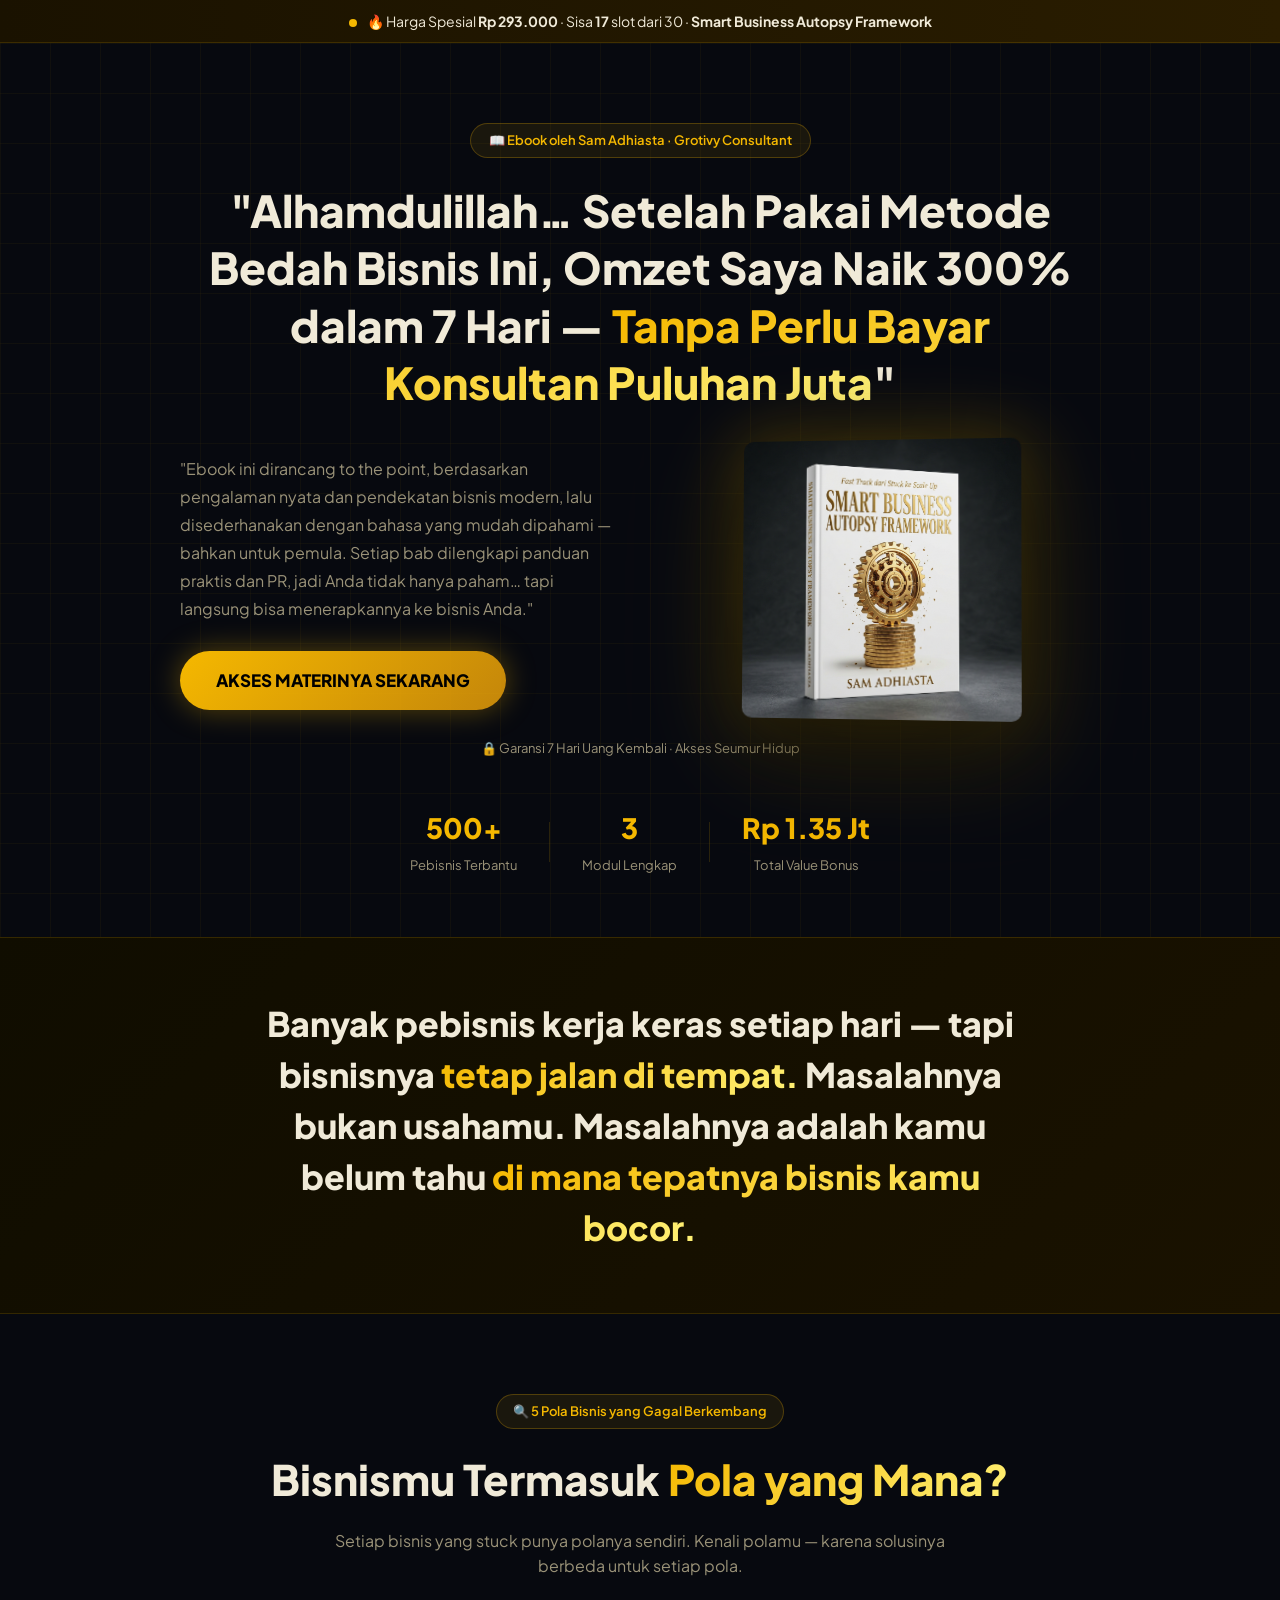
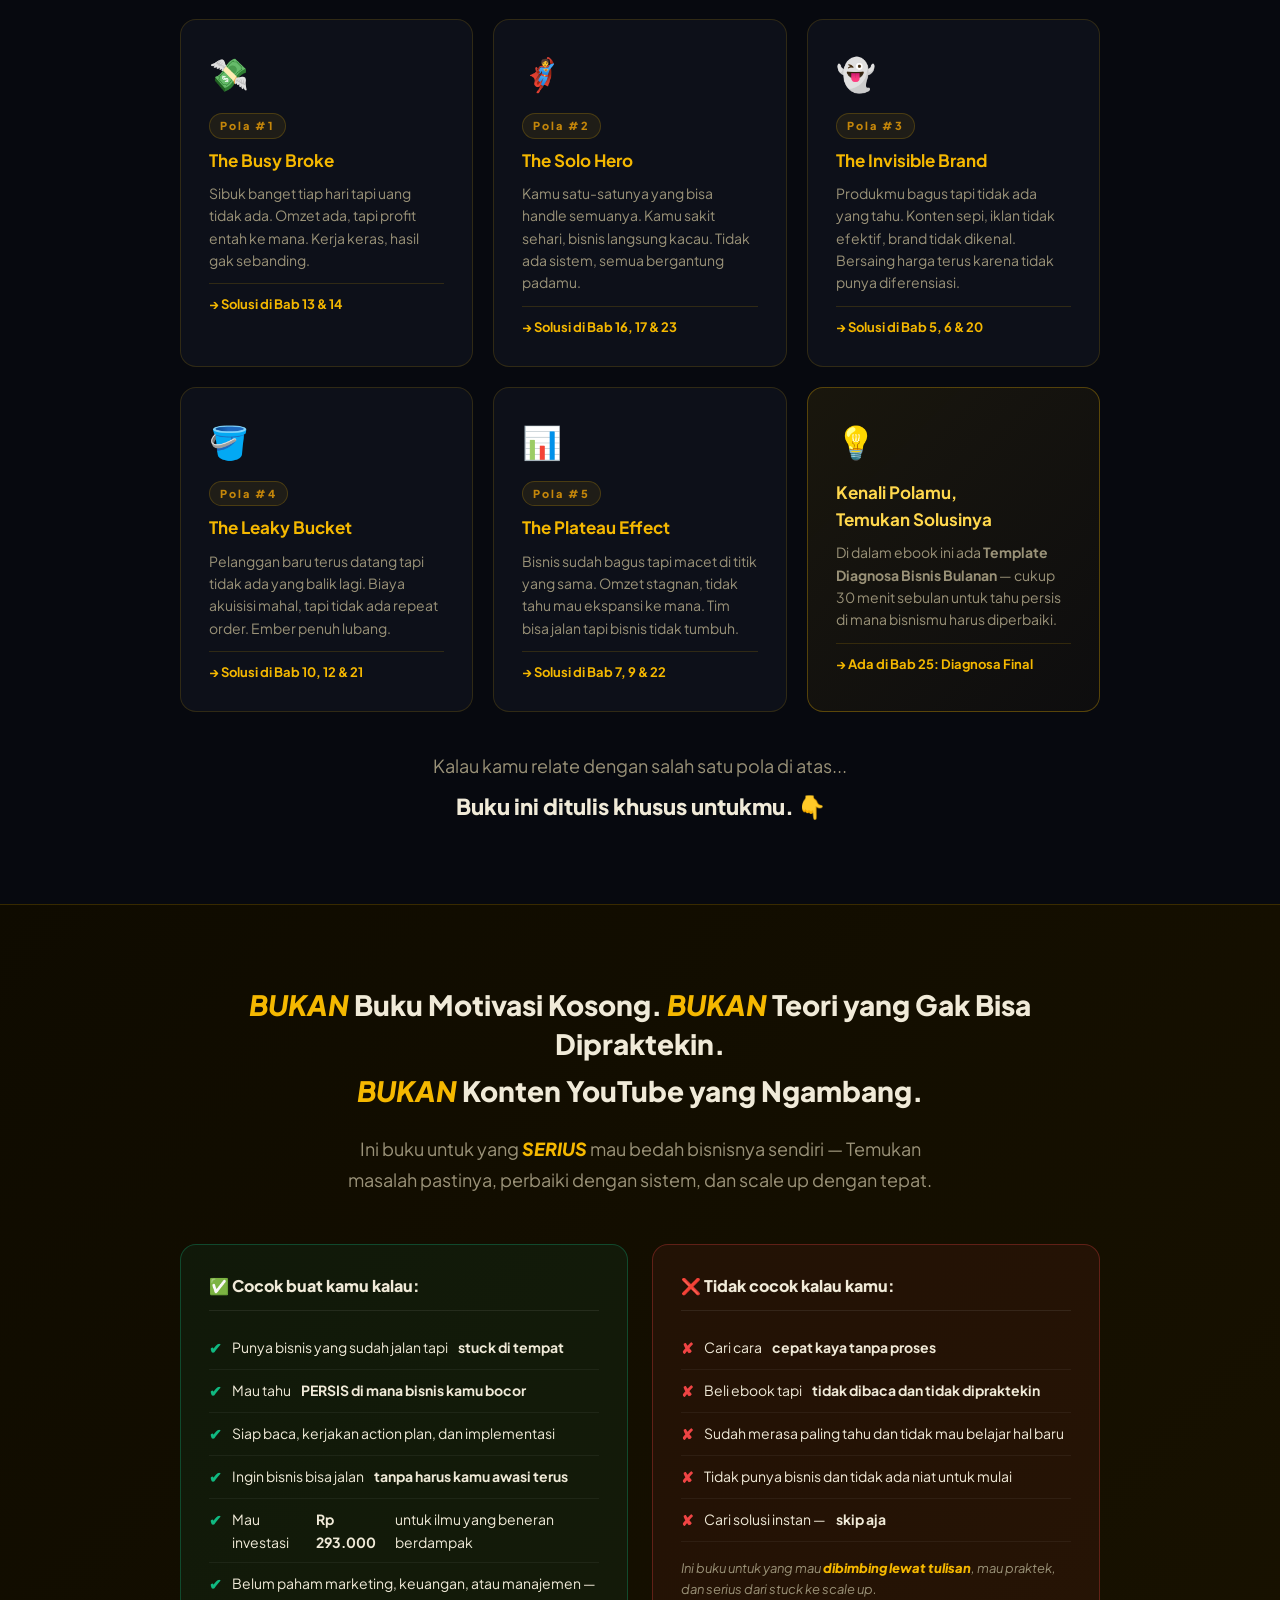
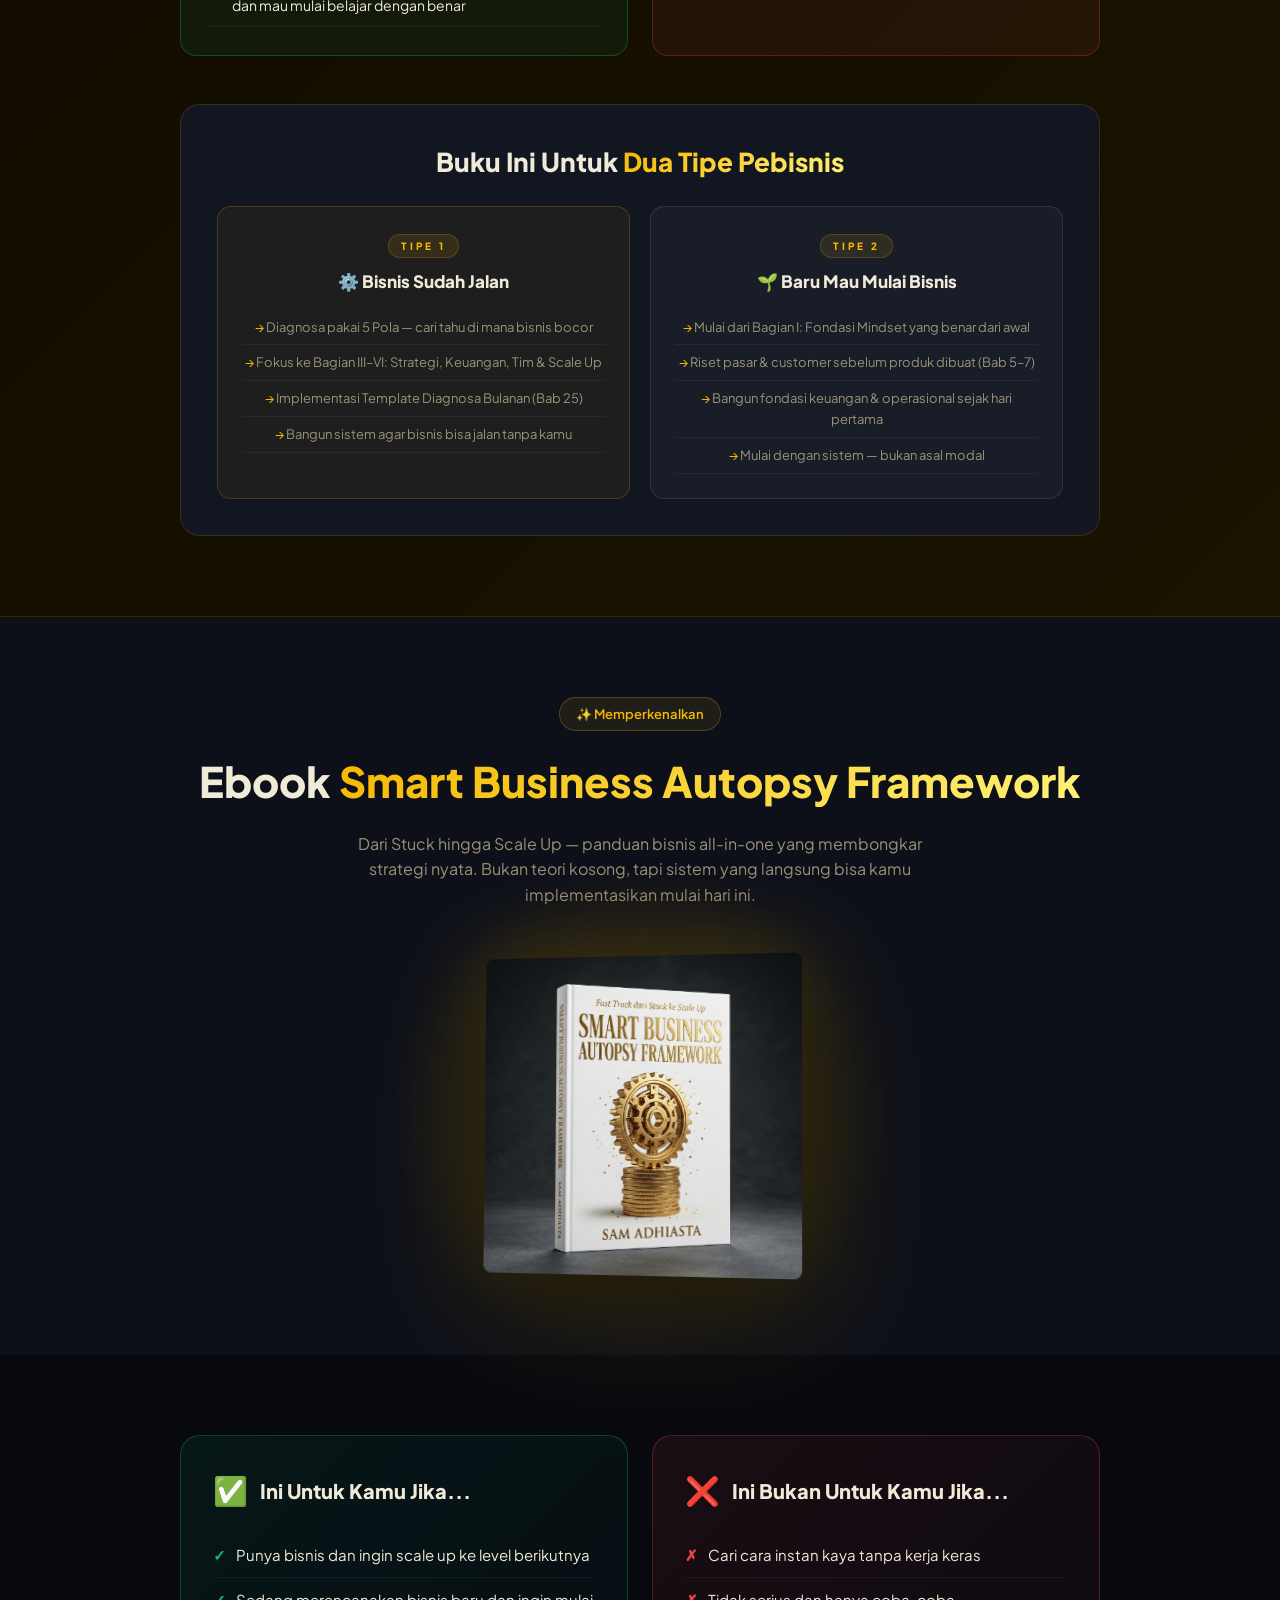
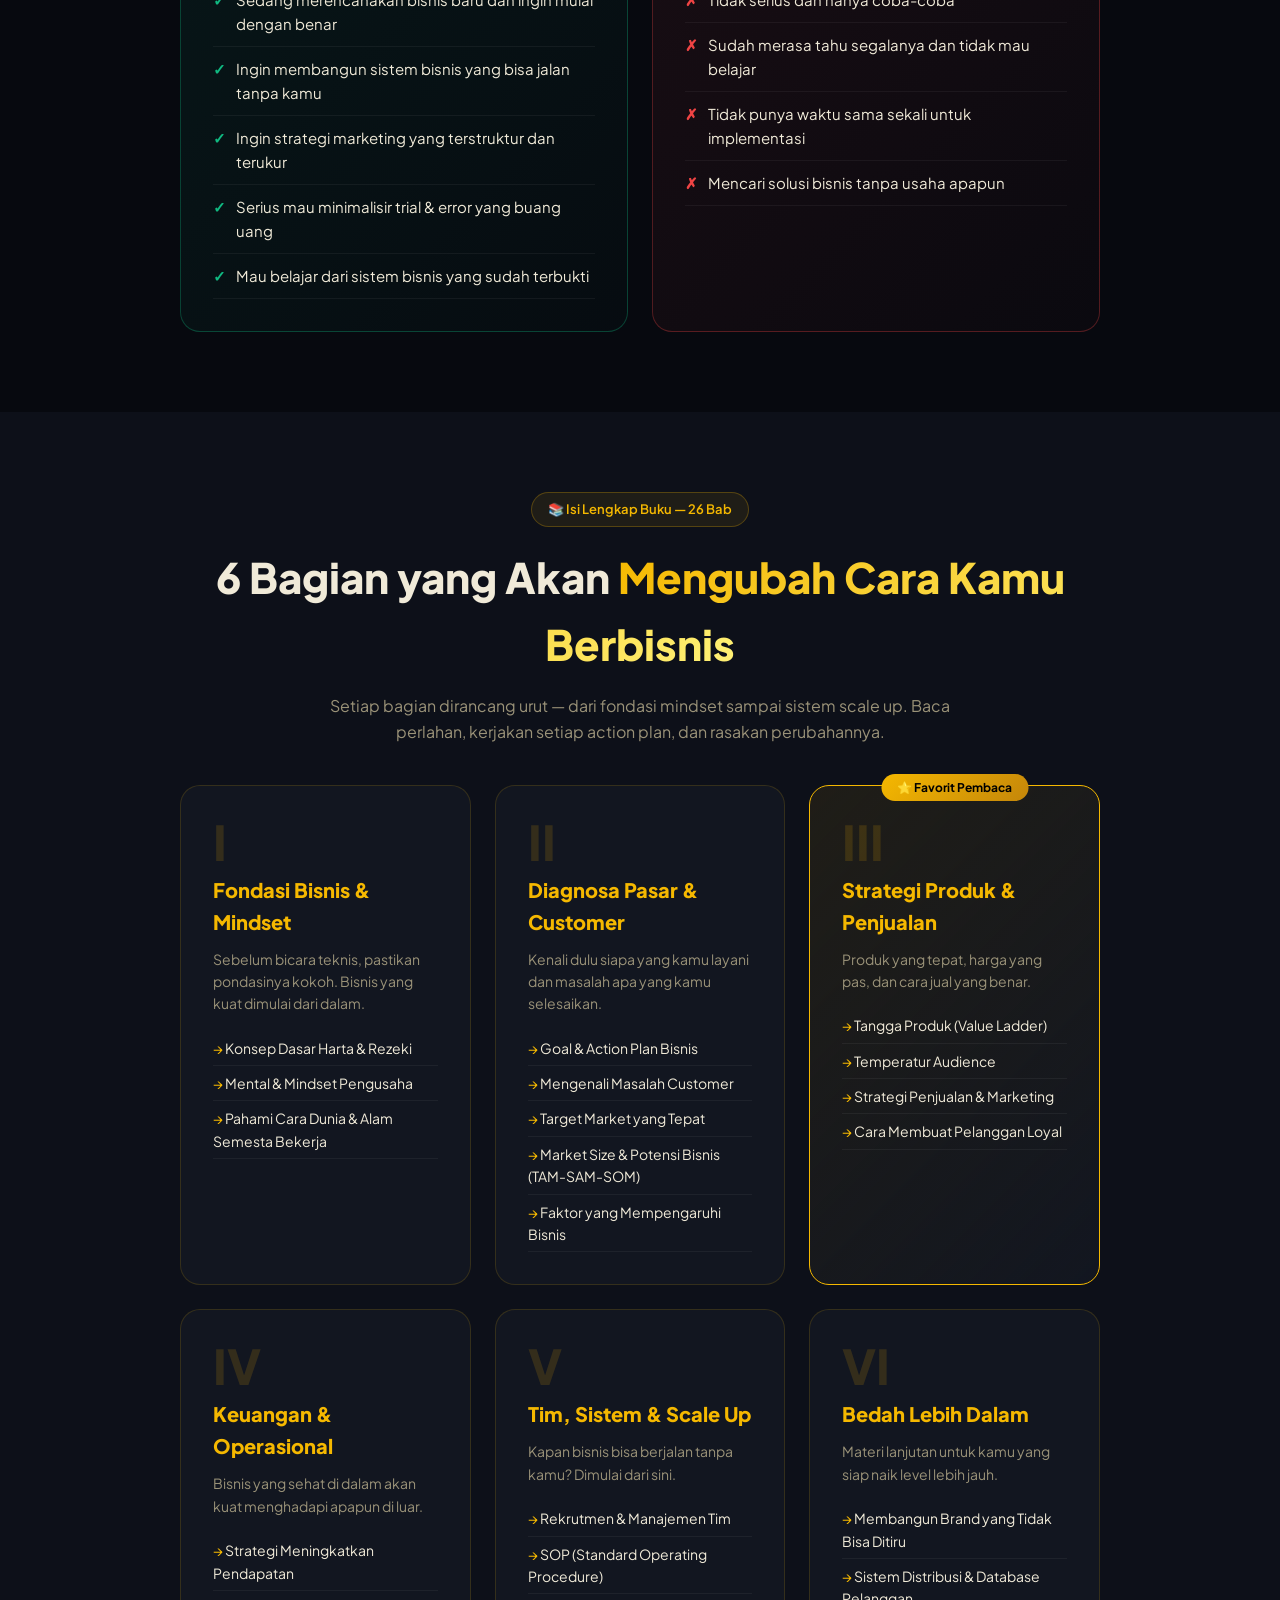
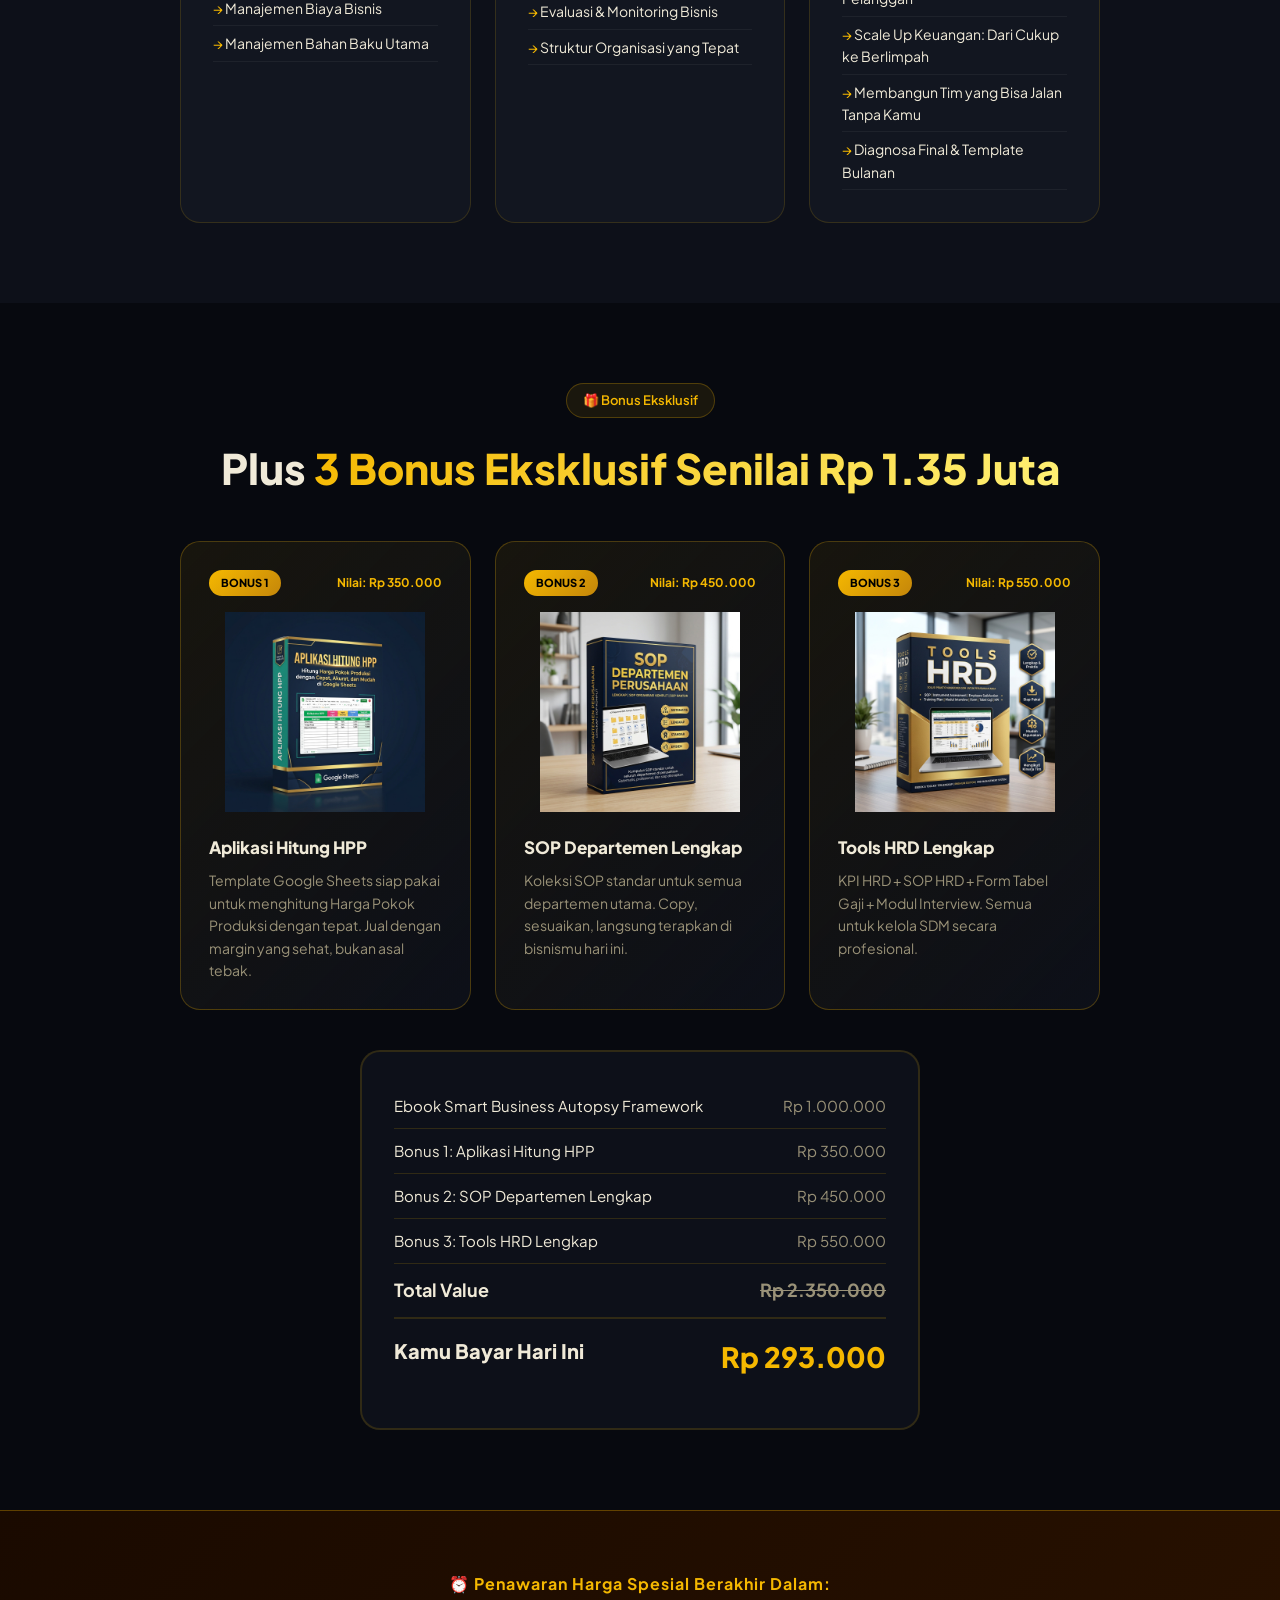
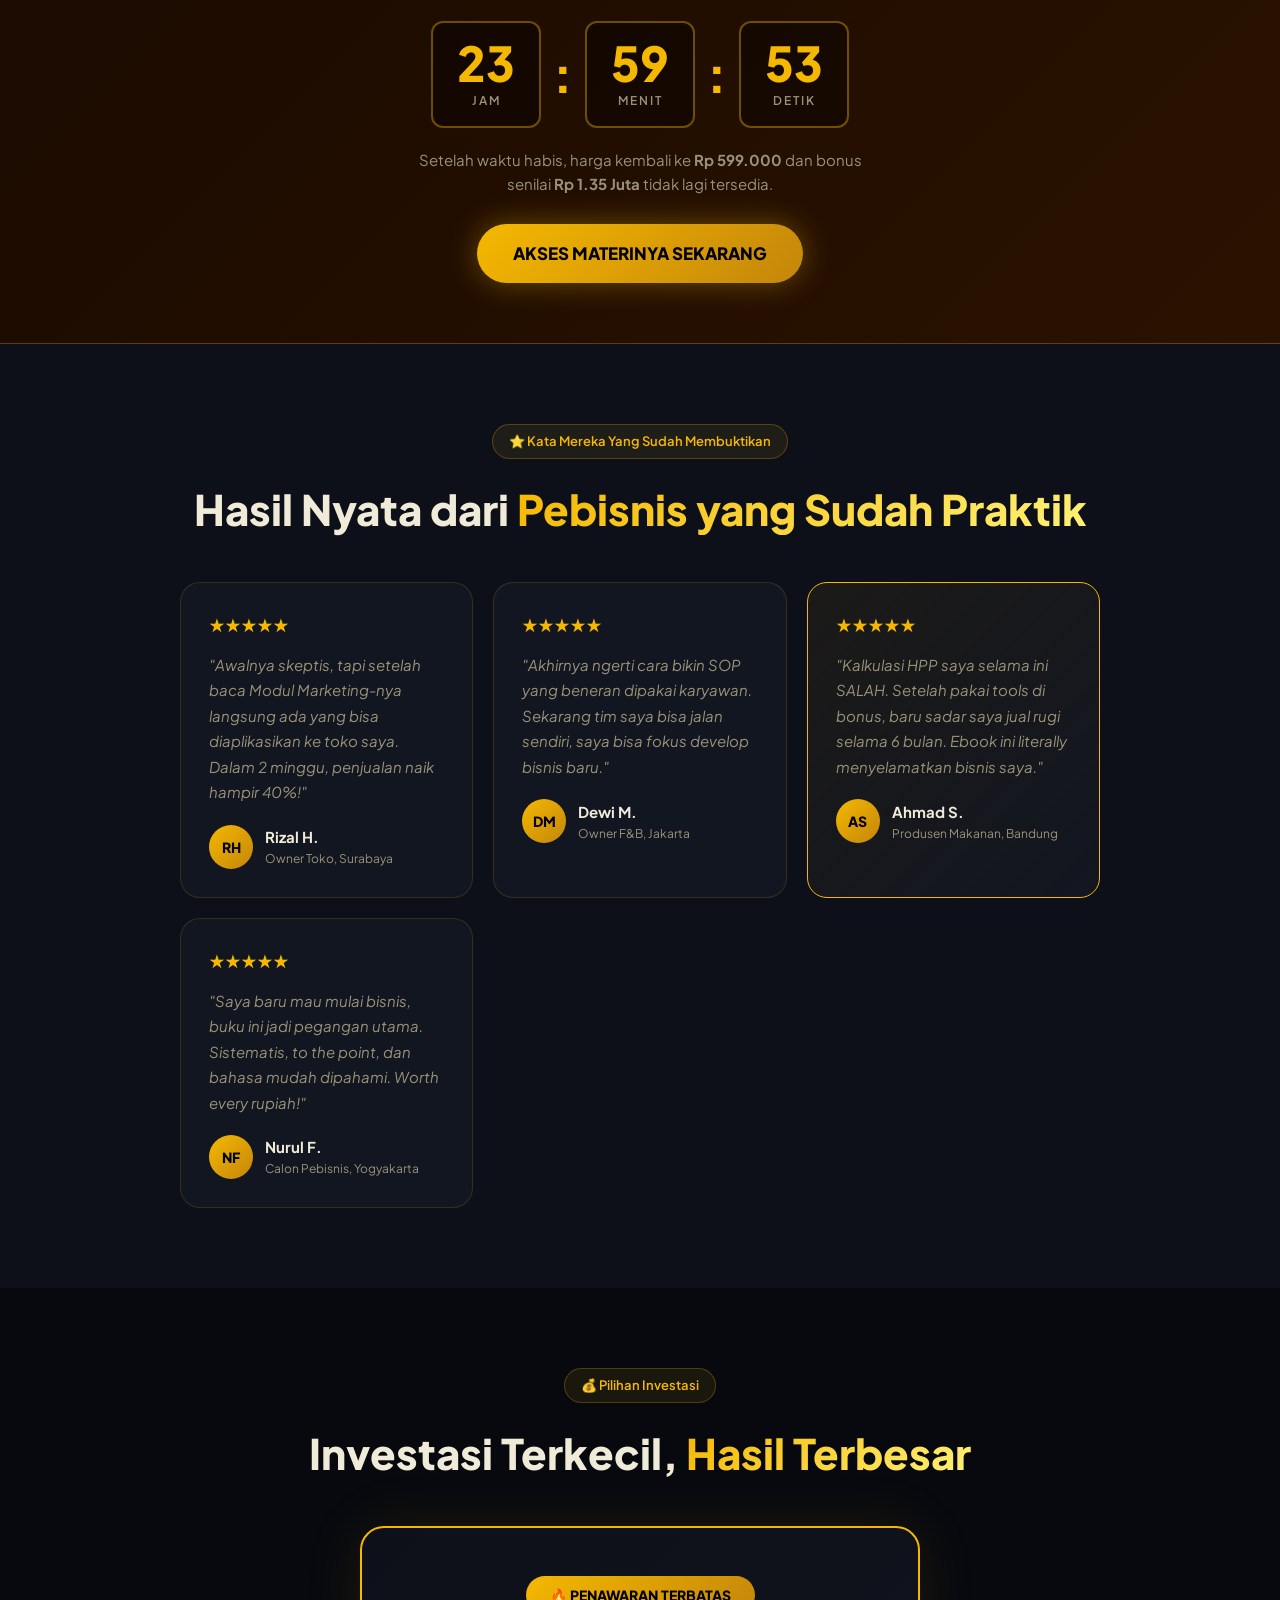
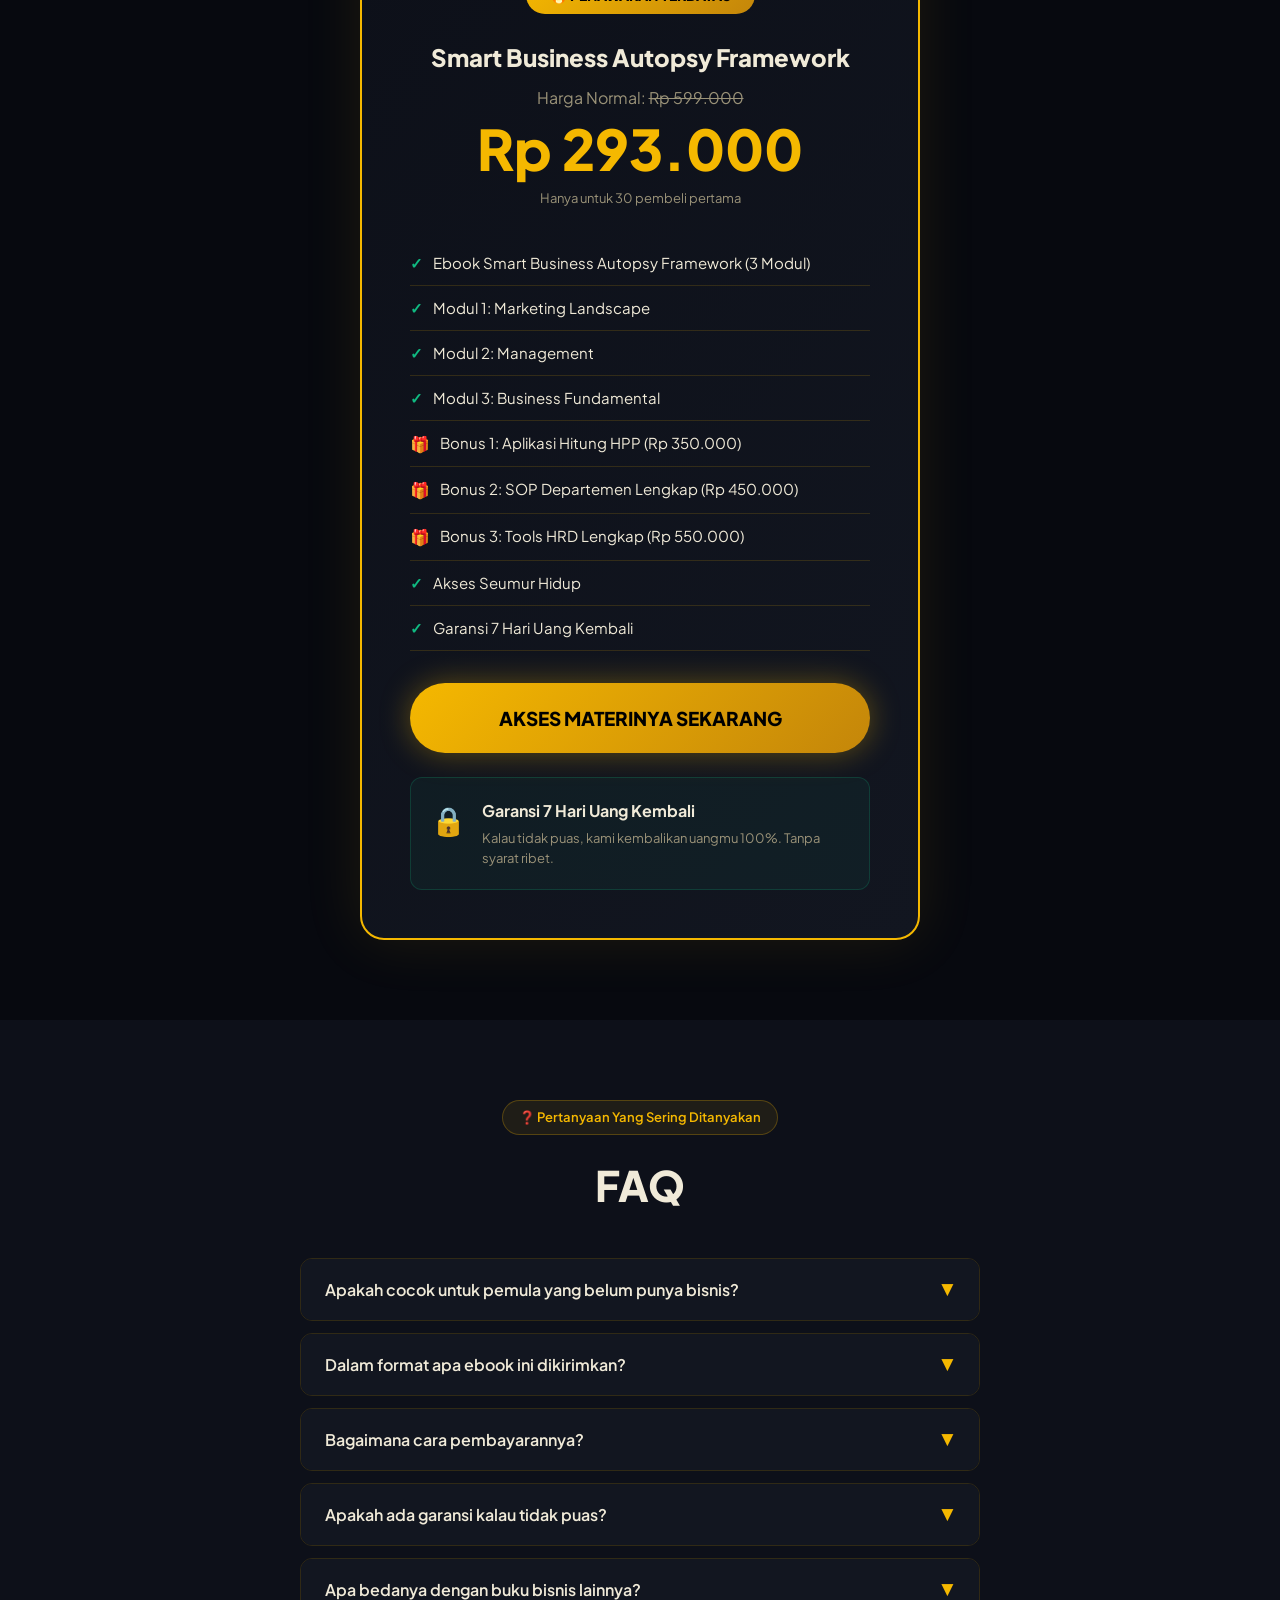
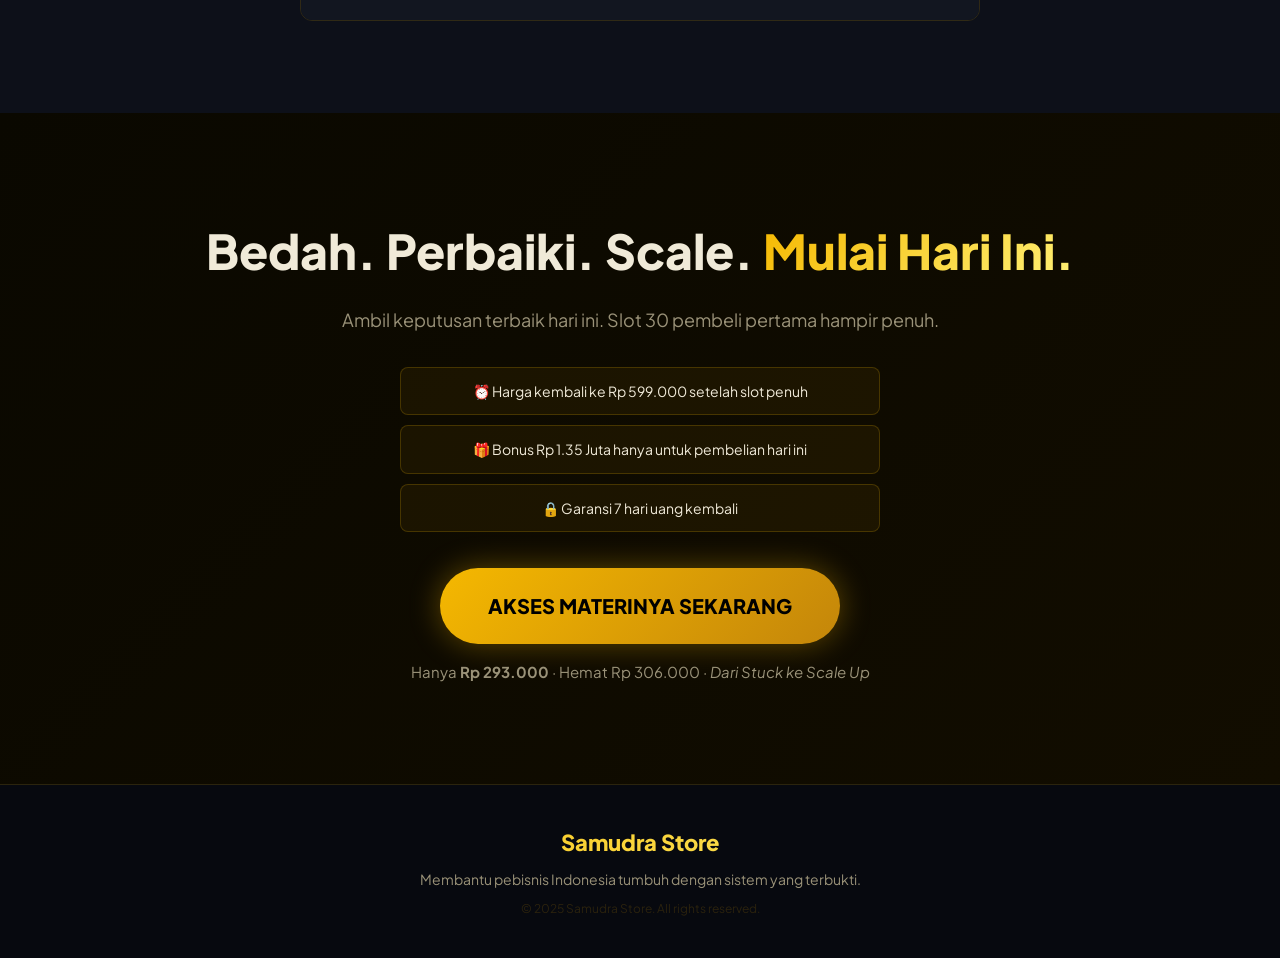
==== index.html @ bf08179c "Update all CTA buttons to AKSES MATERINYA SEKARANG" ====
<!DOCTYPE html>
<html lang="id">
<head>
  <meta charset="UTF-8" />
  <meta name="viewport" content="width=device-width, initial-scale=1.0" />
  <title>Smart Business Autopsy Framework: Fast Track dari Stuck ke Scale Up</title>
  <meta name="description" content="Ebook Smart Business Autopsy Framework: Temukan titik masalah, tentukan perbaikan, dan scale up bisnis kamu dengan tepat." />
  <link rel="preconnect" href="https://fonts.googleapis.com" />
  <link rel="preconnect" href="https://fonts.gstatic.com" crossorigin />
  <link href="https://fonts.googleapis.com/css2?family=Plus+Jakarta+Sans:wght@400;600;700;800;900&display=swap" rel="stylesheet" />
  <link rel="stylesheet" href="style.css" />

  <!-- Meta Pixel Code -->
  <script>
  !function(f,b,e,v,n,t,s)
  {if(f.fbq)return;n=f.fbq=function(){n.callMethod?
  n.callMethod.apply(n,arguments):n.queue.push(arguments)};
  if(!f._fbq)f._fbq=n;n.push=n;n.loaded=!0;n.version='2.0';
  n.queue=[];t=b.createElement(e);t.async=!0;
  t.src=v;s=b.getElementsByTagName(e)[0];
  s.parentNode.insertBefore(t,s)}(window, document,'script',
  'https://connect.facebook.net/en_US/fbevents.js');

  // Init semua 13 Pixel
  fbq('init', '418738255169453');  // Hompimplay
  fbq('init', '520138225624460');  // Hompimplay Official
  fbq('init', '610250549956331');  // Hompimplay official's Pixel
  fbq('init', '189690619845200');  // Sukakbisnis.id
  fbq('init', '329806854705319');  // Hompimplay Pixel FB Mas shana
  fbq('init', '1333093887200485'); // Akun Baru 2's Pixel
  fbq('init', '602552764076110');  // Cosmore Pixel
  fbq('init', '846333809899698');  // konsultan.grotivy's pixel baru
  fbq('init', '769768064480863');  // Konsultant Grotivy Ad Account Baru
  fbq('init', '3660700977484426'); // API PIXEL REAL PURCHASE
  fbq('init', '354185456535364');  // Pixel Ryan
  fbq('init', '1030649995175982'); // PIXEL BARU MEI 2025 GROTIVY
  fbq('init', '1030649995175962'); // PIXEL BARU MEI 2025 GROTIVY (verified)
  fbq('init', '633601179713855');  // Jual Produk Digital Mei

  // PageView - terjadi saat landing page dibuka
  fbq('track', 'PageView');

  // ViewContent - tracking konten produk
  fbq('track', 'ViewContent', {
    content_name: 'Smart Business Autopsy Framework',
    content_ids: ['ebook-bedah-bisnis'],
    content_type: 'product',
    value: 293000,
    currency: 'IDR'
  });
  </script>
  <noscript><img height="1" width="1" style="display:none"
  src="https://www.facebook.com/tr?id=418738255169453&ev=PageView&noscript=1"
  /></noscript>
  <!-- End Meta Pixel Code -->
</head>
<body>

  <div class="announcement-bar">
    <span class="pulse-dot"></span>
    🔥 Harga Spesial <strong>Rp 293.000</strong> · Sisa <strong id="slot-count">17</strong> slot dari 30 · <strong>Smart Business Autopsy Framework</strong>
  </div>

  <section class="hero" id="hero">
    <div class="hero-bg-grid"></div>
    <div class="container">
      <div class="hero-badge">📖 Ebook oleh Sam Adhiasta · Grotivy Consultant</div>
      <h1 class="hero-title" style="font-size: clamp(28px, 4vw, 44px); line-height: 1.3;">
        "Alhamdulillah… Setelah Pakai Metode Bedah Bisnis Ini, Omzet Saya Naik 300% dalam 7 Hari — <span class="gradient-text">Tanpa Perlu Bayar Konsultan Puluhan Juta</span>"
      </h1>
      <div class="hero-body-grid">
        <div class="hero-body-left">
          <p class="hero-sub">
            "Ebook ini dirancang to the point, berdasarkan pengalaman nyata dan pendekatan bisnis modern, lalu disederhanakan dengan bahasa yang mudah dipahami — bahkan untuk pemula. Setiap bab dilengkapi panduan praktis dan PR, jadi Anda tidak hanya paham… tapi langsung bisa menerapkannya ke bisnis Anda."
          </p>
          <a href="https://samudrastore.myscalev.com/checkout-page" class="btn-primary" id="hero-cta" target="_blank" onclick="trackAddToCart()">AKSES MATERINYA SEKARANG</a>
        </div>
        <div class="hero-body-right">
          <div class="hero-cover-wrap">
            <div class="hero-cover-glow"></div>
            <img src="cover-new.png" alt="Ebook Smart Business Autopsy Framework" class="hero-cover-img" onerror="this.src='cover.jpg'" />
          </div>
        </div>
      </div>
      <p class="hero-guarantee">🔒 Garansi 7 Hari Uang Kembali · Akses Seumur Hidup</p>
      <div class="hero-stats">
        <div class="stat-item"><span class="stat-num">500+</span><span class="stat-label">Pebisnis Terbantu</span></div>
        <div class="stat-divider"></div>
        <div class="stat-item"><span class="stat-num">3</span><span class="stat-label">Modul Lengkap</span></div>
        <div class="stat-divider"></div>
        <div class="stat-item"><span class="stat-num">Rp 1.35 Jt</span><span class="stat-label">Total Value Bonus</span></div>
      </div>
    </div>
  </section>

  <section class="hook-section">
    <div class="container">
      <h2 class="hook-title">Banyak pebisnis kerja keras setiap hari — tapi bisnisnya <span class="gradient-text">tetap jalan di tempat.</span> Masalahnya bukan usahamu. Masalahnya adalah kamu belum tahu <span class="gradient-text">di mana tepatnya bisnis kamu bocor.</span></h2>
    </div>
  </section>

  <section class="pain-section" id="pain">
    <div class="container">
      <div class="section-tag">🔍 5 Pola Bisnis yang Gagal Berkembang</div>
      <h2 class="section-title">Bisnismu Termasuk <span class="gradient-text">Pola yang Mana?</span></h2>
      <p class="section-sub" style="margin-bottom:32px">Setiap bisnis yang stuck punya polanya sendiri. Kenali polamu — karena solusinya berbeda untuk setiap pola.</p>
      <div class="pain-grid">
        <div class="pain-card">
          <div class="pain-icon">💸</div>
          <div class="pain-pattern-label">Pola #1</div>
          <h3>The Busy Broke</h3>
          <p>Sibuk banget tiap hari tapi uang tidak ada. Omzet ada, tapi profit entah ke mana. Kerja keras, hasil gak sebanding.</p>
          <div class="pain-fix">→ Solusi di Bab 13 & 14</div>
        </div>
        <div class="pain-card">
          <div class="pain-icon">🦸</div>
          <div class="pain-pattern-label">Pola #2</div>
          <h3>The Solo Hero</h3>
          <p>Kamu satu-satunya yang bisa handle semuanya. Kamu sakit sehari, bisnis langsung kacau. Tidak ada sistem, semua bergantung padamu.</p>
          <div class="pain-fix">→ Solusi di Bab 16, 17 & 23</div>
        </div>
        <div class="pain-card">
          <div class="pain-icon">👻</div>
          <div class="pain-pattern-label">Pola #3</div>
          <h3>The Invisible Brand</h3>
          <p>Produkmu bagus tapi tidak ada yang tahu. Konten sepi, iklan tidak efektif, brand tidak dikenal. Bersaing harga terus karena tidak punya diferensiasi.</p>
          <div class="pain-fix">→ Solusi di Bab 5, 6 & 20</div>
        </div>
        <div class="pain-card">
          <div class="pain-icon">🪣</div>
          <div class="pain-pattern-label">Pola #4</div>
          <h3>The Leaky Bucket</h3>
          <p>Pelanggan baru terus datang tapi tidak ada yang balik lagi. Biaya akuisisi mahal, tapi tidak ada repeat order. Ember penuh lubang.</p>
          <div class="pain-fix">→ Solusi di Bab 10, 12 & 21</div>
        </div>
        <div class="pain-card">
          <div class="pain-icon">📊</div>
          <div class="pain-pattern-label">Pola #5</div>
          <h3>The Plateau Effect</h3>
          <p>Bisnis sudah bagus tapi macet di titik yang sama. Omzet stagnan, tidak tahu mau ekspansi ke mana. Tim bisa jalan tapi bisnis tidak tumbuh.</p>
          <div class="pain-fix">→ Solusi di Bab 7, 9 & 22</div>
        </div>
        <div class="pain-card pain-card-cta">
          <div class="pain-icon">💡</div>
          <h3>Kenali Polamu,<br/>Temukan Solusinya</h3>
          <p>Di dalam ebook ini ada <strong>Template Diagnosa Bisnis Bulanan</strong> — cukup 30 menit sebulan untuk tahu persis di mana bisnismu harus diperbaiki.</p>
          <div class="pain-fix" style="color:var(--gold)">→ Ada di Bab 25: Diagnosa Final</div>
        </div>
      </div>
      <div class="pain-closing">
        <p>Kalau kamu relate dengan salah satu pola di atas...</p>
        <p class="pain-closing-bold">Buku ini ditulis khusus untukmu. 👇</p>
      </div>
    </div>
  </section>

  <section class="bukan-section" id="bukan">
    <div class="container">
      <div class="bukan-headline">
        <p class="bukan-line"><span class="bukan-word">BUKAN</span> Buku Motivasi Kosong. <span class="bukan-word">BUKAN</span> Teori yang Gak Bisa Dipraktekin.</p>
        <p class="bukan-line"><span class="bukan-word">BUKAN</span> Konten YouTube yang Ngambang.</p>
      </div>
      <p class="bukan-desc">Ini buku untuk yang <span class="bukan-serius">SERIUS</span> mau bedah bisnisnya sendiri — Temukan masalah pastinya, perbaiki dengan sistem, dan scale up dengan tepat.</p>

      <div class="filter-grid">
        <div class="filter-card filter-yes">
          <div class="filter-title">✅ Cocok buat kamu kalau:</div>
          <ul class="filter-list">
            <li><span class="fc">✔</span> Punya bisnis yang sudah jalan tapi <strong>stuck di tempat</strong></li>
            <li><span class="fc">✔</span> Mau tahu <strong>PERSIS di mana bisnis kamu bocor</strong></li>
            <li><span class="fc">✔</span> Siap baca, kerjakan action plan, dan implementasi</li>
            <li><span class="fc">✔</span> Ingin bisnis bisa jalan <strong>tanpa harus kamu awasi terus</strong></li>
            <li><span class="fc">✔</span> Mau investasi <strong>Rp 293.000</strong> untuk ilmu yang beneran berdampak</li>
            <li><span class="fc">✔</span> Belum paham marketing, keuangan, atau manajemen — dan mau mulai belajar dengan benar</li>
          </ul>
        </div>
        <div class="filter-card filter-no">
          <div class="filter-title">❌ Tidak cocok kalau kamu:</div>
          <ul class="filter-list">
            <li><span class="fx">✘</span> Cari cara <strong>cepat kaya tanpa proses</strong></li>
            <li><span class="fx">✘</span> Beli ebook tapi <strong>tidak dibaca dan tidak dipraktekin</strong></li>
            <li><span class="fx">✘</span> Sudah merasa paling tahu dan tidak mau belajar hal baru</li>
            <li><span class="fx">✘</span> Tidak punya bisnis dan tidak ada niat untuk mulai</li>
            <li><span class="fx">✘</span> Cari solusi instan — <strong>skip aja</strong></li>
          </ul>
          <p class="filter-note">Ini buku untuk yang mau <span class="bukan-serius">dibimbing lewat tulisan</span>, mau praktek, dan serius dari stuck ke scale up.</p>
        </div>
      </div>

      <div class="jalur-section">
        <div class="jalur-title">Buku Ini Untuk <span class="gradient-text">Dua Tipe Pebisnis</span></div>
        <div class="jalur-grid">
          <div class="jalur-card" id="jalur-1">
            <div class="jalur-label">TIPE 1</div>
            <div class="jalur-name">⚙️ Bisnis Sudah Jalan</div>
            <ul class="jalur-list">
              <li>Diagnosa pakai 5 Pola — cari tahu di mana bisnis bocor</li>
              <li>Fokus ke Bagian III–VI: Strategi, Keuangan, Tim & Scale Up</li>
              <li>Implementasi Template Diagnosa Bulanan (Bab 25)</li>
              <li>Bangun sistem agar bisnis bisa jalan tanpa kamu</li>
            </ul>
          </div>
          <div class="jalur-card jalur-card-alt" id="jalur-2">
            <div class="jalur-label">TIPE 2</div>
            <div class="jalur-name">🌱 Baru Mau Mulai Bisnis</div>
            <ul class="jalur-list">
              <li>Mulai dari Bagian I: Fondasi Mindset yang benar dari awal</li>
              <li>Riset pasar & customer sebelum produk dibuat (Bab 5–7)</li>
              <li>Bangun fondasi keuangan & operasional sejak hari pertama</li>
              <li>Mulai dengan sistem — bukan asal modal</li>
            </ul>
          </div>
        </div>
      </div>
    </div>
  </section>

  <section class="product-intro" id="product">
    <div class="container">
      <div class="section-tag">✨ Memperkenalkan</div>
      <h2 class="section-title">Ebook <span class="gradient-text">Smart Business Autopsy Framework</span></h2>
      <p class="section-sub">Dari Stuck hingga Scale Up — panduan bisnis all-in-one yang membongkar strategi nyata. Bukan teori kosong, tapi sistem yang langsung bisa kamu implementasikan mulai hari ini.</p>
      <div class="product-mockup">
        <div class="mockup-glow"></div>
        <div class="ebook-cover-img">
          <img src="cover-new.png" alt="Ebook Smart Business Autopsy Framework - Fast Track dari Stuck ke Scale Up" class="cover-img" />
        </div>
      </div>
    </div>
  </section>

  <section class="for-section" id="for-who">
    <div class="container">
      <div class="for-grid">
        <div class="for-card for-yes">
          <div class="for-header"><span class="for-icon">✅</span><h3>Ini Untuk Kamu Jika...</h3></div>
          <ul class="for-list">
            <li><span class="check">✓</span> Punya bisnis dan ingin scale up ke level berikutnya</li>
            <li><span class="check">✓</span> Sedang merencanakan bisnis baru dan ingin mulai dengan benar</li>
            <li><span class="check">✓</span> Ingin membangun sistem bisnis yang bisa jalan tanpa kamu</li>
            <li><span class="check">✓</span> Ingin strategi marketing yang terstruktur dan terukur</li>
            <li><span class="check">✓</span> Serius mau minimalisir trial & error yang buang uang</li>
            <li><span class="check">✓</span> Mau belajar dari sistem bisnis yang sudah terbukti</li>
          </ul>
        </div>
        <div class="for-card for-no">
          <div class="for-header"><span class="for-icon">❌</span><h3>Ini Bukan Untuk Kamu Jika...</h3></div>
          <ul class="for-list">
            <li><span class="cross">✗</span> Cari cara instan kaya tanpa kerja keras</li>
            <li><span class="cross">✗</span> Tidak serius dan hanya coba-coba</li>
            <li><span class="cross">✗</span> Sudah merasa tahu segalanya dan tidak mau belajar</li>
            <li><span class="cross">✗</span> Tidak punya waktu sama sekali untuk implementasi</li>
            <li><span class="cross">✗</span> Mencari solusi bisnis tanpa usaha apapun</li>
          </ul>
        </div>
      </div>
    </div>
  </section>

  <section class="modules-section" id="modules">
    <div class="container">
      <div class="section-tag">📚 Isi Lengkap Buku — 26 Bab</div>
      <h2 class="section-title">6 Bagian yang Akan <span class="gradient-text">Mengubah Cara Kamu Berbisnis</span></h2>
      <p class="section-sub">Setiap bagian dirancang urut — dari fondasi mindset sampai sistem scale up. Baca perlahan, kerjakan setiap action plan, dan rasakan perubahannya.</p>
      <div class="modules-grid modules-grid-6">
        <div class="module-card" id="module-1">
          <div class="module-number">I</div>
          <h3 class="module-title">Fondasi Bisnis & Mindset</h3>
          <p class="module-desc">Sebelum bicara teknis, pastikan pondasinya kokoh. Bisnis yang kuat dimulai dari dalam.</p>
          <ul class="module-list">
            <li>Konsep Dasar Harta & Rezeki</li>
            <li>Mental & Mindset Pengusaha</li>
            <li>Pahami Cara Dunia & Alam Semesta Bekerja</li>
          </ul>
        </div>
        <div class="module-card" id="module-2">
          <div class="module-number">II</div>
          <h3 class="module-title">Diagnosa Pasar & Customer</h3>
          <p class="module-desc">Kenali dulu siapa yang kamu layani dan masalah apa yang kamu selesaikan.</p>
          <ul class="module-list">
            <li>Goal & Action Plan Bisnis</li>
            <li>Mengenali Masalah Customer</li>
            <li>Target Market yang Tepat</li>
            <li>Market Size & Potensi Bisnis (TAM-SAM-SOM)</li>
            <li>Faktor yang Mempengaruhi Bisnis</li>
          </ul>
        </div>
        <div class="module-card featured" id="module-3">
          <div class="featured-badge">⭐ Favorit Pembaca</div>
          <div class="module-number">III</div>
          <h3 class="module-title">Strategi Produk & Penjualan</h3>
          <p class="module-desc">Produk yang tepat, harga yang pas, dan cara jual yang benar.</p>
          <ul class="module-list">
            <li>Tangga Produk (Value Ladder)</li>
            <li>Temperatur Audience</li>
            <li>Strategi Penjualan & Marketing</li>
            <li>Cara Membuat Pelanggan Loyal</li>
          </ul>
        </div>
        <div class="module-card" id="module-4">
          <div class="module-number">IV</div>
          <h3 class="module-title">Keuangan & Operasional</h3>
          <p class="module-desc">Bisnis yang sehat di dalam akan kuat menghadapi apapun di luar.</p>
          <ul class="module-list">
            <li>Strategi Meningkatkan Pendapatan</li>
            <li>Manajemen Biaya Bisnis</li>
            <li>Manajemen Bahan Baku Utama</li>
          </ul>
        </div>
        <div class="module-card" id="module-5">
          <div class="module-number">V</div>
          <h3 class="module-title">Tim, Sistem & Scale Up</h3>
          <p class="module-desc">Kapan bisnis bisa berjalan tanpa kamu? Dimulai dari sini.</p>
          <ul class="module-list">
            <li>Rekrutmen & Manajemen Tim</li>
            <li>SOP (Standard Operating Procedure)</li>
            <li>Evaluasi & Monitoring Bisnis</li>
            <li>Struktur Organisasi yang Tepat</li>
          </ul>
        </div>
        <div class="module-card" id="module-6">
          <div class="module-number">VI</div>
          <h3 class="module-title">Bedah Lebih Dalam</h3>
          <p class="module-desc">Materi lanjutan untuk kamu yang siap naik level lebih jauh.</p>
          <ul class="module-list">
            <li>Membangun Brand yang Tidak Bisa Ditiru</li>
            <li>Sistem Distribusi & Database Pelanggan</li>
            <li>Scale Up Keuangan: Dari Cukup ke Berlimpah</li>
            <li>Membangun Tim yang Bisa Jalan Tanpa Kamu</li>
            <li>Diagnosa Final & Template Bulanan</li>
          </ul>
        </div>
      </div>
    </div>
  </section>

  <section class="bonus-section" id="bonuses">
    <div class="container">
      <div class="section-tag">🎁 Bonus Eksklusif</div>
      <h2 class="section-title">Plus <span class="gradient-text">3 Bonus Eksklusif Senilai Rp 1.35 Juta</span></h2>
      <div class="bonus-grid">
        <div class="bonus-card" id="bonus-1">
          <div class="bonus-header"><div class="bonus-num">BONUS 1</div><div class="bonus-value">Nilai: Rp 350.000</div></div>
          <div class="bonus-img-wrap">
            <img src="bonus-hpp.png" alt="Aplikasi Hitung HPP" class="bonus-img" />
          </div>
          <h3>Aplikasi Hitung HPP</h3>
          <p>Template Google Sheets siap pakai untuk menghitung Harga Pokok Produksi dengan tepat. Jual dengan margin yang sehat, bukan asal tebak.</p>
        </div>
        <div class="bonus-card" id="bonus-2">
          <div class="bonus-header"><div class="bonus-num">BONUS 2</div><div class="bonus-value">Nilai: Rp 450.000</div></div>
          <div class="bonus-img-wrap">
            <img src="bonus-sop.png" alt="SOP Departemen Lengkap" class="bonus-img" />
          </div>
          <h3>SOP Departemen Lengkap</h3>
          <p>Koleksi SOP standar untuk semua departemen utama. Copy, sesuaikan, langsung terapkan di bisnismu hari ini.</p>
        </div>
        <div class="bonus-card" id="bonus-3">
          <div class="bonus-header"><div class="bonus-num">BONUS 3</div><div class="bonus-value">Nilai: Rp 550.000</div></div>
          <div class="bonus-img-wrap">
            <img src="bonus-hrd.png" alt="Tools HRD Lengkap" class="bonus-img" />
          </div>
          <h3>Tools HRD Lengkap</h3>
          <p>KPI HRD + SOP HRD + Form Tabel Gaji + Modul Interview. Semua untuk kelola SDM secara profesional.</p>
        </div>
      </div>
      <div class="total-value-box">
        <div class="value-row"><span>Ebook Smart Business Autopsy Framework</span><span class="value-price">Rp 1.000.000</span></div>
        <div class="value-row"><span>Bonus 1: Aplikasi Hitung HPP</span><span class="value-price">Rp 350.000</span></div>
        <div class="value-row"><span>Bonus 2: SOP Departemen Lengkap</span><span class="value-price">Rp 450.000</span></div>
        <div class="value-row"><span>Bonus 3: Tools HRD Lengkap</span><span class="value-price">Rp 550.000</span></div>
        <div class="value-total"><span>Total Value</span><span class="value-total-price"><s>Rp 2.350.000</s></span></div>
        <div class="value-you-pay"><span>Kamu Bayar Hari Ini</span><span class="you-pay-price">Rp 293.000</span></div>
      </div>
    </div>
  </section>

  <!-- COUNTDOWN TIMER -->
  <section class="countdown-section" id="countdown">
    <div class="container">
      <div class="countdown-label">⏰ Penawaran Harga Spesial Berakhir Dalam:</div>
      <div class="countdown-wrap">
        <div class="cd-box"><span class="cd-num" id="cd-hours">00</span><span class="cd-unit">Jam</span></div>
        <div class="cd-sep">:</div>
        <div class="cd-box"><span class="cd-num" id="cd-minutes">00</span><span class="cd-unit">Menit</span></div>
        <div class="cd-sep">:</div>
        <div class="cd-box"><span class="cd-num" id="cd-seconds">00</span><span class="cd-unit">Detik</span></div>
      </div>
      <p class="countdown-sub">Setelah waktu habis, harga kembali ke <strong>Rp 599.000</strong> dan bonus senilai <strong>Rp 1.35 Juta</strong> tidak lagi tersedia.</p>
      <a href="https://samudrastore.myscalev.com/checkout-page" class="btn-primary" id="countdown-cta" target="_blank" onclick="trackAddToCart()">AKSES MATERINYA SEKARANG</a>
    </div>
  </section>

  <section class="testimonials-section" id="testimonials">
    <div class="container">
      <div class="section-tag">⭐ Kata Mereka Yang Sudah Membuktikan</div>
      <h2 class="section-title">Hasil Nyata dari <span class="gradient-text">Pebisnis yang Sudah Praktik</span></h2>
      <div class="testimonials-grid">
        <div class="testi-card" id="testi-1">
          <div class="testi-stars">★★★★★</div>
          <p class="testi-text">"Awalnya skeptis, tapi setelah baca Modul Marketing-nya langsung ada yang bisa diaplikasikan ke toko saya. Dalam 2 minggu, penjualan naik hampir 40%!"</p>
          <div class="testi-author"><div class="testi-avatar">RH</div><div><div class="testi-name">Rizal H.</div><div class="testi-role">Owner Toko, Surabaya</div></div></div>
        </div>
        <div class="testi-card" id="testi-2">
          <div class="testi-stars">★★★★★</div>
          <p class="testi-text">"Akhirnya ngerti cara bikin SOP yang beneran dipakai karyawan. Sekarang tim saya bisa jalan sendiri, saya bisa fokus develop bisnis baru."</p>
          <div class="testi-author"><div class="testi-avatar">DM</div><div><div class="testi-name">Dewi M.</div><div class="testi-role">Owner F&B, Jakarta</div></div></div>
        </div>
        <div class="testi-card featured-testi" id="testi-3">
          <div class="testi-stars">★★★★★</div>
          <p class="testi-text">"Kalkulasi HPP saya selama ini SALAH. Setelah pakai tools di bonus, baru sadar saya jual rugi selama 6 bulan. Ebook ini literally menyelamatkan bisnis saya."</p>
          <div class="testi-author"><div class="testi-avatar">AS</div><div><div class="testi-name">Ahmad S.</div><div class="testi-role">Produsen Makanan, Bandung</div></div></div>
        </div>
        <div class="testi-card" id="testi-4">
          <div class="testi-stars">★★★★★</div>
          <p class="testi-text">"Saya baru mau mulai bisnis, buku ini jadi pegangan utama. Sistematis, to the point, dan bahasa mudah dipahami. Worth every rupiah!"</p>
          <div class="testi-author"><div class="testi-avatar">NF</div><div><div class="testi-name">Nurul F.</div><div class="testi-role">Calon Pebisnis, Yogyakarta</div></div></div>
        </div>
      </div>
    </div>
  </section>

  <section class="pricing-section" id="pricing">
    <div class="container">
      <div class="section-tag">💰 Pilihan Investasi</div>
      <h2 class="section-title">Investasi Terkecil, <span class="gradient-text">Hasil Terbesar</span></h2>
      <div class="pricing-card">
        <div class="pricing-badge">🔥 PENAWARAN TERBATAS</div>
        <div class="pricing-name">Smart Business Autopsy Framework</div>
        <div class="pricing-original">Harga Normal: <s>Rp 599.000</s></div>
        <div class="pricing-price">Rp 293.000</div>
        <div class="pricing-note">Hanya untuk 30 pembeli pertama</div>
        <ul class="pricing-includes">
          <li><span class="pi-check">✓</span> Ebook Smart Business Autopsy Framework (3 Modul)</li>
          <li><span class="pi-check">✓</span> Modul 1: Marketing Landscape</li>
          <li><span class="pi-check">✓</span> Modul 2: Management</li>
          <li><span class="pi-check">✓</span> Modul 3: Business Fundamental</li>
          <li><span class="pi-bonus">🎁</span> Bonus 1: Aplikasi Hitung HPP (Rp 350.000)</li>
          <li><span class="pi-bonus">🎁</span> Bonus 2: SOP Departemen Lengkap (Rp 450.000)</li>
          <li><span class="pi-bonus">🎁</span> Bonus 3: Tools HRD Lengkap (Rp 550.000)</li>
          <li><span class="pi-check">✓</span> Akses Seumur Hidup</li>
          <li><span class="pi-check">✓</span> Garansi 7 Hari Uang Kembali</li>
        </ul>
        <a href="https://samudrastore.myscalev.com/checkout-page" class="btn-primary btn-pricing" id="pricing-cta" target="_blank" onclick="trackAddToCart()">
          AKSES MATERINYA SEKARANG
        </a>
        <div class="pricing-guarantee">
          <span class="guarantee-icon">🔒</span>
          <div><strong>Garansi 7 Hari Uang Kembali</strong><p>Kalau tidak puas, kami kembalikan uangmu 100%. Tanpa syarat ribet.</p></div>
        </div>
      </div>
    </div>
  </section>

  <section class="faq-section" id="faq">
    <div class="container">
      <div class="section-tag">❓ Pertanyaan Yang Sering Ditanyakan</div>
      <h2 class="section-title">FAQ</h2>
      <div class="faq-list">
        <div class="faq-item" id="faq-1">
          <button class="faq-question" onclick="toggleFaq(this)">Apakah cocok untuk pemula yang belum punya bisnis?<span class="faq-arrow">▼</span></button>
          <div class="faq-answer"><p>Ya! Cocok untuk yang merencanakan bisnis baru (mulai dengan fondasi yang benar) dan yang sudah punya bisnis tapi ingin scale up.</p></div>
        </div>
        <div class="faq-item" id="faq-2">
          <button class="faq-question" onclick="toggleFaq(this)">Dalam format apa ebook ini dikirimkan?<span class="faq-arrow">▼</span></button>
          <div class="faq-answer"><p>Format PDF, bisa dibuka di HP, laptop, atau tablet. Setelah pembayaran, link download dikirim ke email atau WhatsApp kamu.</p></div>
        </div>
        <div class="faq-item" id="faq-3">
          <button class="faq-question" onclick="toggleFaq(this)">Bagaimana cara pembayarannya?<span class="faq-arrow">▼</span></button>
          <div class="faq-answer"><p>Transfer Bank (BCA, Mandiri, BNI, BRI), GoPay, OVO, DANA, dan metode lainnya. Proses mudah dan cepat.</p></div>
        </div>
        <div class="faq-item" id="faq-4">
          <button class="faq-question" onclick="toggleFaq(this)">Apakah ada garansi kalau tidak puas?<span class="faq-arrow">▼</span></button>
          <div class="faq-answer"><p>Ya! Garansi uang kembali 100% dalam 7 hari pertama. Hubungi kami dan uangmu langsung dikembalikan tanpa syarat ribet.</p></div>
        </div>
        <div class="faq-item" id="faq-5">
          <button class="faq-question" onclick="toggleFaq(this)">Apa bedanya dengan buku bisnis lainnya?<span class="faq-arrow">▼</span></button>
          <div class="faq-answer"><p>Bukan sekedar teori — setiap modul dilengkapi framework dan tools praktis. Plus 3 bonus (Aplikasi HPP, SOP Lengkap, Tools HRD) senilai 9x lipat harga ebook.</p></div>
        </div>
      </div>
    </div>
  </section>

  <section class="final-cta-section" id="final-cta">
    <div class="container">
      <h2 class="final-cta-title">Bedah. Perbaiki. Scale. <span class="gradient-text">Mulai Hari Ini.</span></h2>
      <p class="final-cta-sub">Ambil keputusan terbaik hari ini. Slot 30 pembeli pertama hampir penuh.</p>
      <div class="final-urgency">
        <div class="urgency-item">⏰ Harga kembali ke Rp 599.000 setelah slot penuh</div>
        <div class="urgency-item">🎁 Bonus Rp 1.35 Juta hanya untuk pembelian hari ini</div>
        <div class="urgency-item">🔒 Garansi 7 hari uang kembali</div>
      </div>
      <a href="https://samudrastore.myscalev.com/checkout-page" class="btn-primary btn-final" id="final-cta-btn" target="_blank" onclick="trackAddToCart()">
        AKSES MATERINYA SEKARANG
      </a>
      <p class="final-price-note">Hanya <strong>Rp 293.000</strong> · Hemat Rp 306.000 · <em>Dari Stuck ke Scale Up</em></p>
    </div>
  </section>

  <footer class="footer">
    <div class="container">
      <div class="footer-brand">Samudra Store</div>
      <p class="footer-tagline">Membantu pebisnis Indonesia tumbuh dengan sistem yang terbukti.</p>
      <p class="footer-copy">© 2025 Samudra Store. All rights reserved.</p>
    </div>
  </footer>

  <script src="script.js"></script>
</body>
</html>
---- style.css ----
:root {
  --bg: #07090f;
  --bg2: #0d1019;
  --bg3: #121620;
  --accent: #f5b800;
  --accent2: #c4860a;
  --gold: #f5b800;
  --gold2: #ffd84d;
  --green: #10b981;
  --red: #ef4444;
  --text: #f0ead8;
  --muted: #9a9278;
  --border: rgba(245,184,0,0.15);
}
*{margin:0;padding:0;box-sizing:border-box;}
html{scroll-behavior:smooth;}
body{background:var(--bg);color:var(--text);font-family:'Plus Jakarta Sans',sans-serif;line-height:1.6;}
.container{max-width:960px;margin:0 auto;padding:0 20px;}
.gradient-text{background:linear-gradient(135deg,var(--gold),#fff176);-webkit-background-clip:text;-webkit-text-fill-color:transparent;background-clip:text;}

/* ANNOUNCEMENT */
.announcement-bar{background:linear-gradient(90deg,#1a1200,#2a1d00);text-align:center;padding:10px 20px;font-size:14px;border-bottom:1px solid var(--border);}
.pulse-dot{display:inline-block;width:8px;height:8px;background:var(--gold);border-radius:50%;margin-right:8px;animation:pulse 1.5s infinite;}
@keyframes pulse{0%,100%{opacity:1;transform:scale(1);}50%{opacity:.5;transform:scale(1.3);}}

/* BUTTONS */
.btn-primary{display:inline-block;background:linear-gradient(135deg,var(--gold),var(--accent2));color:#000;padding:16px 36px;border-radius:50px;font-weight:800;font-size:17px;text-decoration:none;transition:all .3s;box-shadow:0 0 30px rgba(245,184,0,.35);}
.btn-primary:hover{transform:translateY(-3px);box-shadow:0 0 50px rgba(245,184,0,.55);}

/* HERO */
.hero{position:relative;padding:80px 0 60px;text-align:center;overflow:hidden;}
.hero-bg-grid{position:absolute;inset:0;background-image:linear-gradient(rgba(245,184,0,.04) 1px,transparent 1px),linear-gradient(90deg,rgba(245,184,0,.04) 1px,transparent 1px);background-size:50px 50px;pointer-events:none;}
.hero-badge{display:inline-block;background:rgba(245,184,0,.08);border:1px solid rgba(245,184,0,.25);color:var(--gold);padding:6px 18px;border-radius:50px;font-size:13px;font-weight:600;margin-bottom:24px;}
.hero-title{font-size:clamp(32px,5vw,58px);font-weight:900;line-height:1.2;margin-bottom:20px;}
.hero-sub{font-size:18px;color:var(--muted);max-width:640px;margin:0 auto 32px;}
.hero-guarantee{font-size:13px;color:var(--muted);margin-top:12px;}

/* HERO 2-COLUMN BODY */
.hero-body-grid{display:grid;grid-template-columns:1fr 1fr;gap:40px;align-items:center;margin-top:28px;text-align:left;}
.hero-body-left{display:flex;flex-direction:column;align-items:flex-start;}
.hero-body-left .hero-sub{font-size:16px;color:var(--muted);max-width:100%;margin:0 0 28px 0;line-height:1.75;}
.hero-body-right{display:flex;justify-content:center;align-items:center;}
.hero-cover-wrap{position:relative;display:inline-block;}
.hero-cover-glow{position:absolute;inset:-20px;background:radial-gradient(circle,rgba(245,184,0,.25),transparent 70%);border-radius:50%;pointer-events:none;z-index:0;animation:glowPulse 3s ease-in-out infinite;}
@keyframes glowPulse{0%,100%{opacity:.6;transform:scale(1);}50%{opacity:1;transform:scale(1.05);}}
.hero-cover-img{width:280px;max-width:100%;border-radius:10px;position:relative;z-index:1;transform:perspective(900px) rotateY(-6deg) rotateX(2deg);transition:transform .5s ease;filter:drop-shadow(0 24px 48px rgba(0,0,0,.7)) drop-shadow(0 0 30px rgba(245,184,0,.3));}
.hero-cover-img:hover{transform:perspective(900px) rotateY(0deg) rotateX(0deg) scale(1.04);}
@media(max-width:720px){
  .hero-body-grid{grid-template-columns:1fr;text-align:center;}
  .hero-body-left{align-items:center;}
  .hero-body-right{order:-1;}
  .hero-cover-img{width:200px;}
}
.hero-stats{display:flex;justify-content:center;align-items:center;gap:32px;margin-top:48px;flex-wrap:wrap;}
.stat-item{text-align:center;}
.stat-num{display:block;font-size:28px;font-weight:900;color:var(--gold);}
.stat-label{font-size:13px;color:var(--muted);}
.stat-divider{width:1px;height:40px;background:var(--border);}

/* HOOK */
.hook-section{background:linear-gradient(135deg,#100d00,#1a1200);padding:60px 20px;text-align:center;border-top:1px solid var(--border);border-bottom:1px solid var(--border);}
.hook-title{font-size:clamp(20px,3.2vw,34px);font-weight:800;max-width:760px;margin:0 auto;line-height:1.5;}

/* SECTION COMMON */
.section-tag{display:inline-block;background:rgba(245,184,0,.08);border:1px solid rgba(245,184,0,.25);color:var(--gold);padding:6px 16px;border-radius:50px;font-size:13px;font-weight:600;margin-bottom:16px;}
.section-title{font-size:clamp(26px,4vw,42px);font-weight:900;margin-bottom:16px;}
.section-sub{color:var(--muted);font-size:16px;max-width:620px;margin:0 auto 40px;}

/* BUKAN SECTION */
.bukan-section{background:linear-gradient(135deg,#0f0b00,#1a1300);padding:80px 0;text-align:center;border-top:1px solid var(--border);border-bottom:1px solid var(--border);}
.bukan-headline{margin-bottom:24px;}
.bukan-line{font-size:clamp(18px,3vw,28px);font-weight:800;margin-bottom:8px;line-height:1.4;}
.bukan-word{color:var(--gold);font-style:italic;}
.bukan-desc{font-size:18px;color:var(--muted);max-width:620px;margin:0 auto 48px;line-height:1.7;}
.bukan-serius{color:var(--gold);font-weight:800;font-style:italic;}
.filter-grid{display:grid;grid-template-columns:1fr 1fr;gap:24px;margin-bottom:48px;text-align:left;}
@media(max-width:680px){.filter-grid{grid-template-columns:1fr;}}
.filter-card{border-radius:16px;padding:28px;}
.filter-yes{background:rgba(16,185,129,.07);border:1px solid rgba(16,185,129,.3);}
.filter-no{background:rgba(239,68,68,.07);border:1px solid rgba(239,68,68,.3);}
.filter-title{font-size:16px;font-weight:800;margin-bottom:16px;padding-bottom:12px;border-bottom:1px solid rgba(255,255,255,.08);}
.filter-list{list-style:none;}
.filter-list li{padding:9px 0;font-size:14px;display:flex;gap:10px;align-items:flex-start;border-bottom:1px solid rgba(255,255,255,.05);}
.fc{color:#10b981;font-weight:900;flex-shrink:0;font-size:15px;}
.fx{color:#ef4444;font-weight:900;flex-shrink:0;font-size:15px;}
.filter-note{margin-top:16px;font-size:13px;color:var(--muted);font-style:italic;line-height:1.6;}
.jalur-section{background:var(--bg3);border:1px solid var(--border);border-radius:20px;padding:36px;}
.jalur-title{font-size:clamp(18px,2.5vw,26px);font-weight:800;margin-bottom:24px;text-align:center;}
.jalur-grid{display:grid;grid-template-columns:1fr 1fr;gap:20px;}
@media(max-width:640px){.jalur-grid{grid-template-columns:1fr;}}
.jalur-card{background:rgba(245,184,0,.05);border:1px solid rgba(245,184,0,.2);border-radius:14px;padding:24px;}
.jalur-card-alt{background:rgba(255,255,255,.03);border-color:rgba(255,255,255,.1);}
.jalur-label{font-size:10px;font-weight:800;letter-spacing:3px;color:var(--gold);background:rgba(245,184,0,.1);border:1px solid rgba(245,184,0,.2);padding:3px 12px;border-radius:50px;display:inline-block;margin-bottom:10px;}
.jalur-name{font-size:17px;font-weight:800;margin-bottom:14px;color:var(--text);}
.jalur-list{list-style:none;}
.jalur-list li{padding:7px 0;font-size:13px;color:var(--muted);border-bottom:1px solid rgba(255,255,255,.05);}
.jalur-list li::before{content:"→ ";color:var(--gold);}



/* PAIN */
.pain-section{padding:80px 0;text-align:center;}
.pain-grid{display:grid;grid-template-columns:repeat(auto-fit,minmax(260px,1fr));gap:20px;margin:40px 0;}
.pain-card{background:var(--bg2);border:1px solid var(--border);border-radius:16px;padding:28px;text-align:left;transition:transform .3s,border-color .3s;}
.pain-card:hover{transform:translateY(-4px);border-color:rgba(245,184,0,.4);}
.pain-icon{font-size:32px;margin-bottom:12px;}
.pain-card h3{font-size:17px;font-weight:700;margin-bottom:8px;color:var(--gold);}
.pain-card p{font-size:14px;color:var(--muted);}
.pain-pattern-label{display:inline-block;font-size:11px;font-weight:800;letter-spacing:2px;color:var(--accent2);background:rgba(245,184,0,.08);border:1px solid rgba(245,184,0,.2);padding:3px 10px;border-radius:50px;margin-bottom:8px;}
.pain-fix{margin-top:12px;font-size:13px;font-weight:700;color:var(--gold);border-top:1px solid var(--border);padding-top:10px;}
.pain-card-cta{background:linear-gradient(135deg,rgba(245,184,0,.08),rgba(196,134,10,.04));border-color:rgba(245,184,0,.3);}
.pain-card-cta h3{color:var(--gold2);}
.pain-closing{margin-top:40px;font-size:18px;color:var(--muted);}
.pain-closing-bold{font-size:22px;font-weight:800;color:var(--text);margin-top:8px;}
.modules-grid-6{grid-template-columns:repeat(auto-fit,minmax(280px,1fr))!important;}

/* PRODUCT INTRO */
.product-intro{padding:80px 0;text-align:center;background:var(--bg2);}
.product-mockup{position:relative;display:flex;justify-content:center;margin-top:48px;}
.mockup-glow{position:absolute;width:500px;height:500px;background:radial-gradient(circle,rgba(245,184,0,.2),transparent 70%);top:50%;left:50%;transform:translate(-50%,-50%);pointer-events:none;z-index:0;}
.ebook-cover-img{position:relative;z-index:1;transform:perspective(1000px) rotateY(-8deg) rotateX(2deg);transition:transform .5s ease;filter:drop-shadow(0 30px 60px rgba(0,0,0,.7)) drop-shadow(0 0 40px rgba(245,184,0,.25));}
.ebook-cover-img:hover{transform:perspective(1000px) rotateY(0deg) rotateX(0deg) scale(1.03);}
.cover-img{width:320px;max-width:90vw;border-radius:8px;display:block;}

/* FOR WHO */
.for-section{padding:80px 0;}
.for-grid{display:grid;grid-template-columns:1fr 1fr;gap:24px;}
@media(max-width:640px){.for-grid{grid-template-columns:1fr;}}
.for-card{border-radius:20px;padding:32px;}
.for-yes{background:linear-gradient(135deg,rgba(16,185,129,.08),rgba(16,185,129,.02));border:1px solid rgba(16,185,129,.3);}
.for-no{background:linear-gradient(135deg,rgba(239,68,68,.08),rgba(239,68,68,.02));border:1px solid rgba(239,68,68,.3);}
.for-header{display:flex;align-items:center;gap:12px;margin-bottom:20px;}
.for-icon{font-size:28px;}
.for-header h3{font-size:20px;font-weight:800;}
.for-list{list-style:none;}
.for-list li{padding:10px 0;border-bottom:1px solid rgba(255,255,255,.05);font-size:15px;display:flex;gap:10px;align-items:flex-start;}
.check{color:var(--green);font-weight:700;flex-shrink:0;}
.cross{color:var(--red);font-weight:700;flex-shrink:0;}

/* MODULES */
.modules-section{padding:80px 0;text-align:center;background:var(--bg2);}
.modules-grid{display:grid;grid-template-columns:repeat(auto-fit,minmax(260px,1fr));gap:24px;margin-top:40px;}
.module-card{background:var(--bg3);border:1px solid var(--border);border-radius:20px;padding:32px;text-align:left;position:relative;transition:transform .3s,border-color .3s;}
.module-card:hover{transform:translateY(-6px);border-color:rgba(245,184,0,.4);}
.module-card.featured{border-color:var(--gold);background:linear-gradient(135deg,rgba(245,184,0,.08),var(--bg3));}
.featured-badge{position:absolute;top:-12px;left:50%;transform:translateX(-50%);background:linear-gradient(135deg,var(--gold),var(--accent2));color:#000;font-size:12px;font-weight:700;padding:4px 16px;border-radius:50px;white-space:nowrap;}
.module-number{font-size:48px;font-weight:900;color:rgba(245,184,0,.15);margin-bottom:8px;line-height:1;}
.module-title{font-size:20px;font-weight:800;margin-bottom:10px;color:var(--gold);}
.module-desc{font-size:14px;color:var(--muted);margin-bottom:16px;}
.module-list{list-style:none;}
.module-list li{padding:6px 0;font-size:14px;border-bottom:1px solid rgba(255,255,255,.05);}
.module-list li::before{content:"→ ";color:var(--gold);}

/* BONUS */
.bonus-section{padding:80px 0;text-align:center;}
.bonus-grid{display:grid;grid-template-columns:repeat(auto-fit,minmax(240px,1fr));gap:24px;margin:40px 0;}
.bonus-card{background:linear-gradient(135deg,rgba(245,184,0,.07),var(--bg2));border:1px solid rgba(245,184,0,.25);border-radius:20px;padding:28px;text-align:left;transition:transform .3s;}
.bonus-card:hover{transform:translateY(-4px);}
.bonus-img-wrap{width:100%;margin-bottom:16px;border-radius:10px;overflow:hidden;text-align:center;}
.bonus-img{width:100%;max-height:200px;object-fit:contain;border-radius:8px;transition:transform .3s;}
.bonus-card:hover .bonus-img{transform:scale(1.04);}
.bonus-header{display:flex;justify-content:space-between;align-items:center;margin-bottom:16px;}
.bonus-num{background:linear-gradient(135deg,var(--gold),var(--accent2));color:#000;font-size:11px;font-weight:800;padding:4px 12px;border-radius:50px;}
.bonus-value{font-size:12px;color:var(--gold);font-weight:700;}
.bonus-icon{font-size:36px;margin-bottom:12px;}
.bonus-card h3{font-size:17px;font-weight:800;margin-bottom:8px;}
.bonus-card p{font-size:14px;color:var(--muted);}
.total-value-box{background:var(--bg2);border:2px solid var(--border);border-radius:20px;padding:32px;max-width:560px;margin:0 auto;}
.value-row{display:flex;justify-content:space-between;padding:10px 0;border-bottom:1px solid var(--border);font-size:15px;}
.value-price{color:var(--muted);}
.value-total{display:flex;justify-content:space-between;padding:12px 0;font-size:18px;font-weight:700;border-bottom:2px solid var(--border);}
.value-total-price{color:var(--muted);}
.value-you-pay{display:flex;justify-content:space-between;padding:16px 0;font-size:20px;font-weight:900;}
.you-pay-price{color:var(--gold);font-size:28px;}

/* TESTIMONIALS */
.testimonials-section{padding:80px 0;text-align:center;background:var(--bg2);}
.testimonials-grid{display:grid;grid-template-columns:repeat(auto-fit,minmax(240px,1fr));gap:20px;margin-top:40px;}
.testi-card{background:var(--bg3);border:1px solid var(--border);border-radius:20px;padding:28px;text-align:left;transition:transform .3s;}
.testi-card:hover{transform:translateY(-4px);}
.testi-card.featured-testi{border-color:var(--gold);background:linear-gradient(135deg,rgba(245,184,0,.06),var(--bg3));}
.testi-stars{color:var(--gold);font-size:18px;margin-bottom:12px;}
.testi-text{font-size:15px;line-height:1.7;color:var(--muted);margin-bottom:20px;font-style:italic;}
.testi-author{display:flex;align-items:center;gap:12px;}
.testi-avatar{width:44px;height:44px;border-radius:50%;background:linear-gradient(135deg,var(--gold),var(--accent2));display:flex;align-items:center;justify-content:center;font-weight:800;font-size:14px;flex-shrink:0;color:#000;}
.testi-name{font-weight:700;font-size:15px;}
.testi-role{font-size:12px;color:var(--muted);}

/* PRICING */
.pricing-section{padding:80px 0;text-align:center;}
.pricing-card{background:linear-gradient(135deg,var(--bg2),var(--bg3));border:2px solid var(--gold);border-radius:24px;padding:48px;max-width:560px;margin:40px auto 0;position:relative;box-shadow:0 0 60px rgba(245,184,0,.1);}
.pricing-badge{background:linear-gradient(135deg,var(--gold),var(--accent2));color:#000;font-weight:800;font-size:14px;padding:8px 24px;border-radius:50px;display:inline-block;margin-bottom:24px;}
.pricing-name{font-size:24px;font-weight:800;margin-bottom:8px;}
.pricing-original{color:var(--muted);font-size:16px;margin-bottom:4px;}
.pricing-price{font-size:56px;font-weight:900;color:var(--gold);line-height:1.1;margin:8px 0;}
.pricing-note{color:var(--muted);font-size:13px;margin-bottom:32px;}
.pricing-includes{list-style:none;text-align:left;margin-bottom:32px;}
.pricing-includes li{padding:10px 0;border-bottom:1px solid var(--border);font-size:15px;display:flex;gap:10px;}
.pi-check{color:var(--green);font-weight:700;}
.pi-bonus{font-size:16px;}
.btn-pricing{width:100%;text-align:center;font-size:19px;padding:20px;}
.pricing-guarantee{display:flex;gap:16px;align-items:flex-start;background:rgba(16,185,129,.06);border:1px solid rgba(16,185,129,.2);border-radius:12px;padding:20px;margin-top:24px;text-align:left;}
.guarantee-icon{font-size:28px;flex-shrink:0;}
.pricing-guarantee strong{display:block;margin-bottom:4px;}
.pricing-guarantee p{font-size:13px;color:var(--muted);}

/* FAQ */
.faq-section{padding:80px 0;text-align:center;background:var(--bg2);}
.faq-list{max-width:680px;margin:40px auto 0;text-align:left;}
.faq-item{border:1px solid var(--border);border-radius:12px;margin-bottom:12px;overflow:hidden;}
.faq-question{width:100%;background:var(--bg3);border:none;color:var(--text);font-family:inherit;font-size:16px;font-weight:600;padding:20px 24px;cursor:pointer;display:flex;justify-content:space-between;align-items:center;gap:16px;transition:background .2s;}
.faq-question:hover{background:var(--bg);}
.faq-arrow{transition:transform .3s;flex-shrink:0;color:var(--gold);}
.faq-answer{max-height:0;overflow:hidden;transition:max-height .35s ease;}
.faq-answer.open{max-height:200px;}
.faq-answer p{padding:0 24px 20px;color:var(--muted);font-size:15px;}

/* COUNTDOWN TIMER */
.countdown-section{padding:60px 20px;text-align:center;background:linear-gradient(135deg,#1a0a00,#2a1200);border-top:1px solid rgba(245,184,0,.3);border-bottom:1px solid rgba(245,184,0,.3);}
.countdown-label{font-size:16px;font-weight:700;color:var(--gold);margin-bottom:24px;letter-spacing:1px;}
.countdown-wrap{display:flex;justify-content:center;align-items:center;gap:12px;margin-bottom:20px;}
.cd-box{background:rgba(0,0,0,.4);border:2px solid rgba(245,184,0,.4);border-radius:12px;padding:16px 24px;min-width:90px;text-align:center;}
.cd-num{display:block;font-size:48px;font-weight:900;color:var(--gold);line-height:1;font-variant-numeric:tabular-nums;}
.cd-unit{font-size:12px;color:var(--muted);font-weight:600;letter-spacing:2px;text-transform:uppercase;margin-top:4px;display:block;}
.cd-sep{font-size:48px;font-weight:900;color:var(--gold);animation:pulse 1s infinite;line-height:1;}
.countdown-sub{color:var(--muted);font-size:15px;max-width:480px;margin:0 auto 28px;line-height:1.6;}

/* FINAL CTA */
.final-cta-section{padding:100px 0;text-align:center;background:linear-gradient(135deg,#0a0800,#120d00);}
.final-cta-title{font-size:clamp(28px,4vw,48px);font-weight:900;margin-bottom:16px;}
.final-cta-sub{color:var(--muted);font-size:18px;margin-bottom:32px;}
.final-urgency{display:flex;flex-direction:column;gap:10px;margin-bottom:36px;}
.urgency-item{background:rgba(245,184,0,.06);border:1px solid rgba(245,184,0,.2);border-radius:8px;padding:12px 20px;font-size:14px;max-width:480px;margin:0 auto;width:100%;}
.btn-final{font-size:20px;padding:22px 48px;}
.final-price-note{margin-top:16px;color:var(--muted);font-size:15px;}

/* FOOTER */
.footer{padding:40px 20px;text-align:center;border-top:1px solid var(--border);}
.footer-brand{font-size:22px;font-weight:900;margin-bottom:8px;background:linear-gradient(135deg,var(--gold),#fff176);-webkit-background-clip:text;-webkit-text-fill-color:transparent;background-clip:text;}
.footer-tagline{color:var(--muted);font-size:14px;margin-bottom:8px;}
.footer-copy{color:var(--border);font-size:12px;}

@media(max-width:600px){
  .hero-title{font-size:30px;}
  .pricing-price{font-size:40px;}
  .btn-final{font-size:16px;padding:18px 24px;}
}
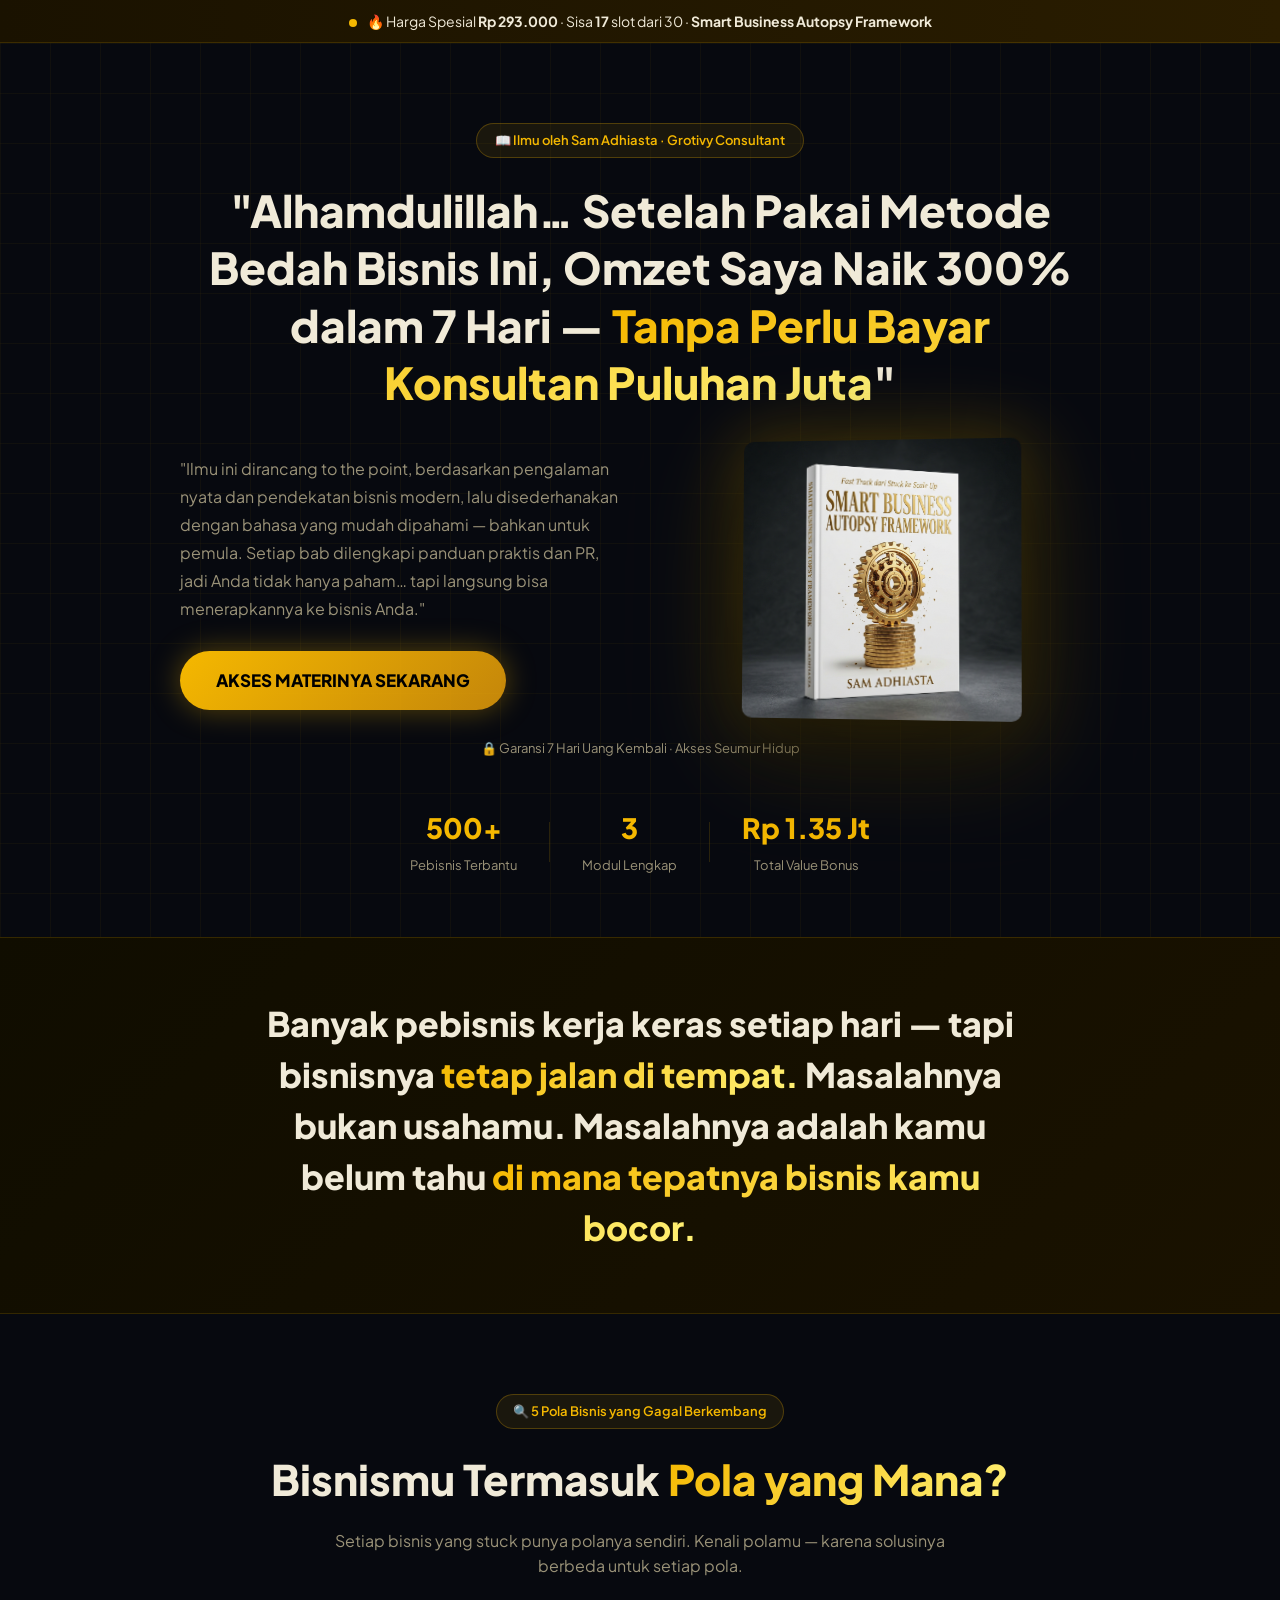
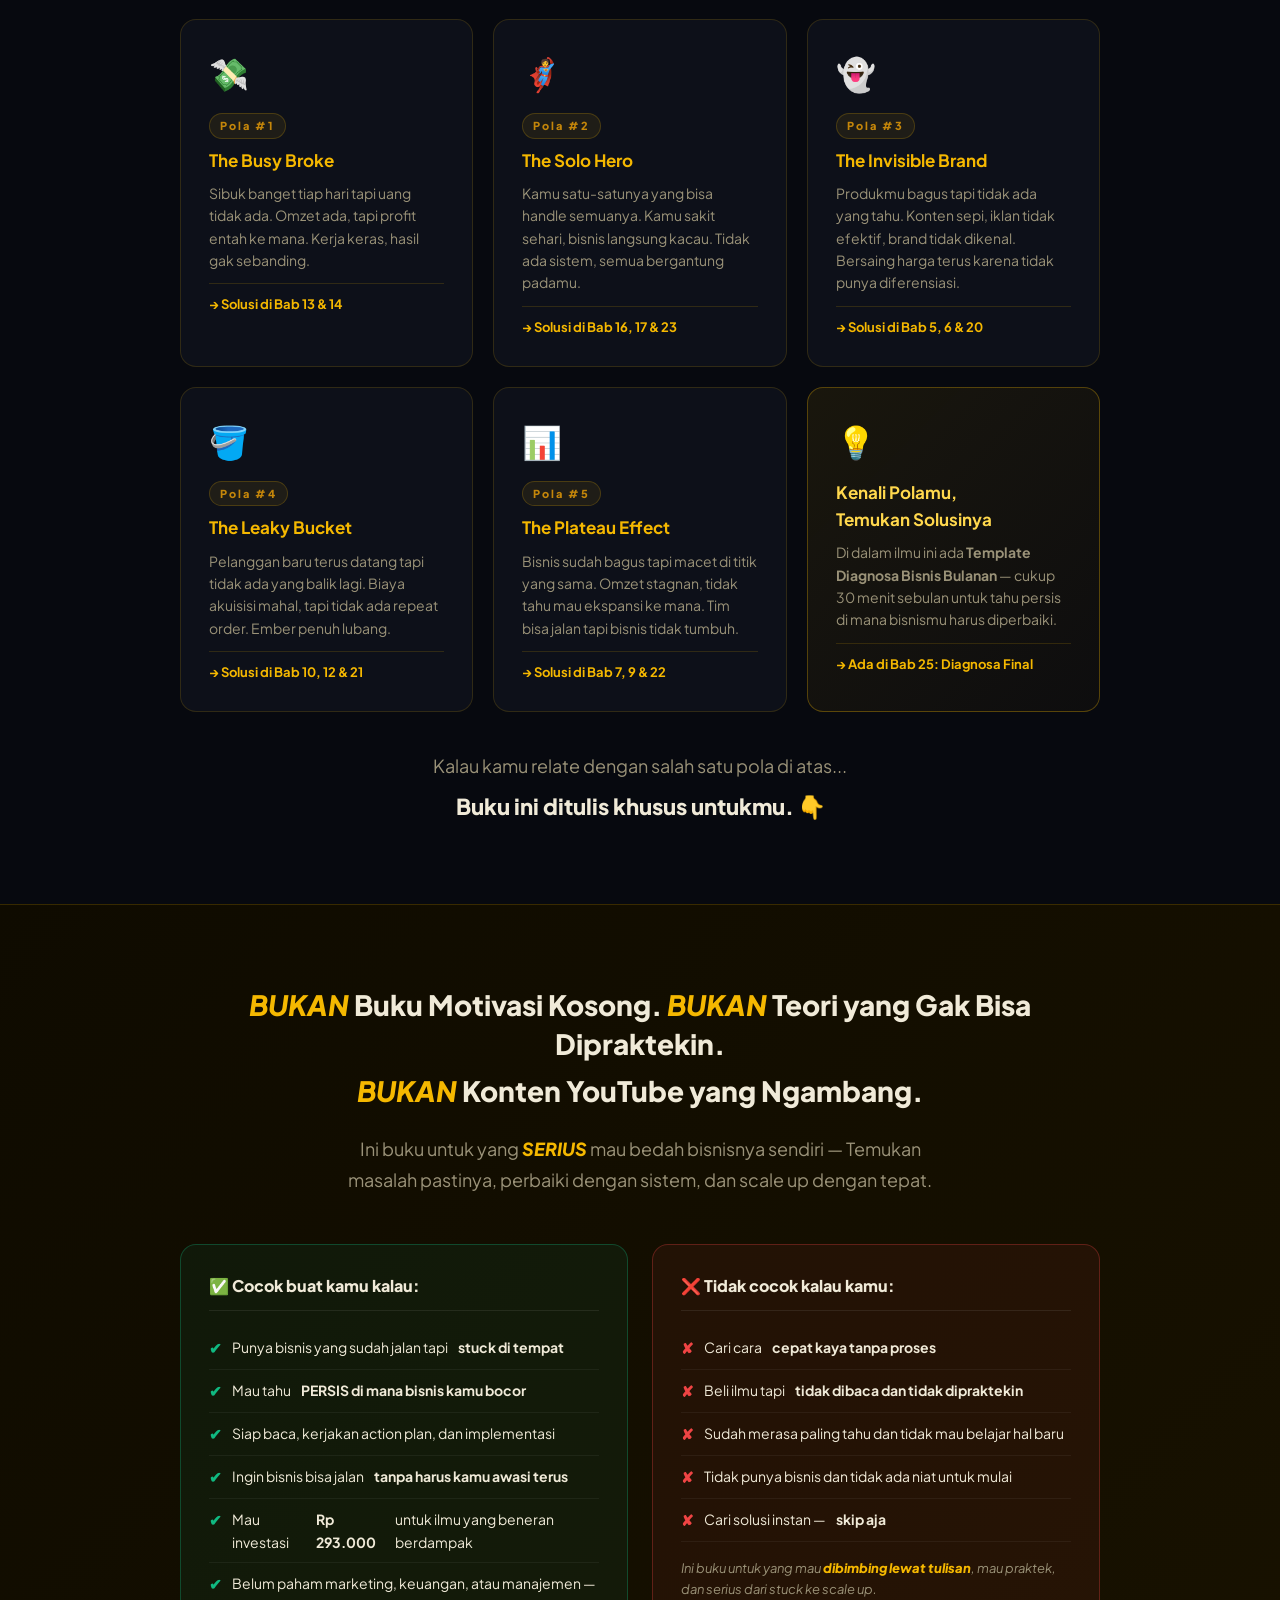
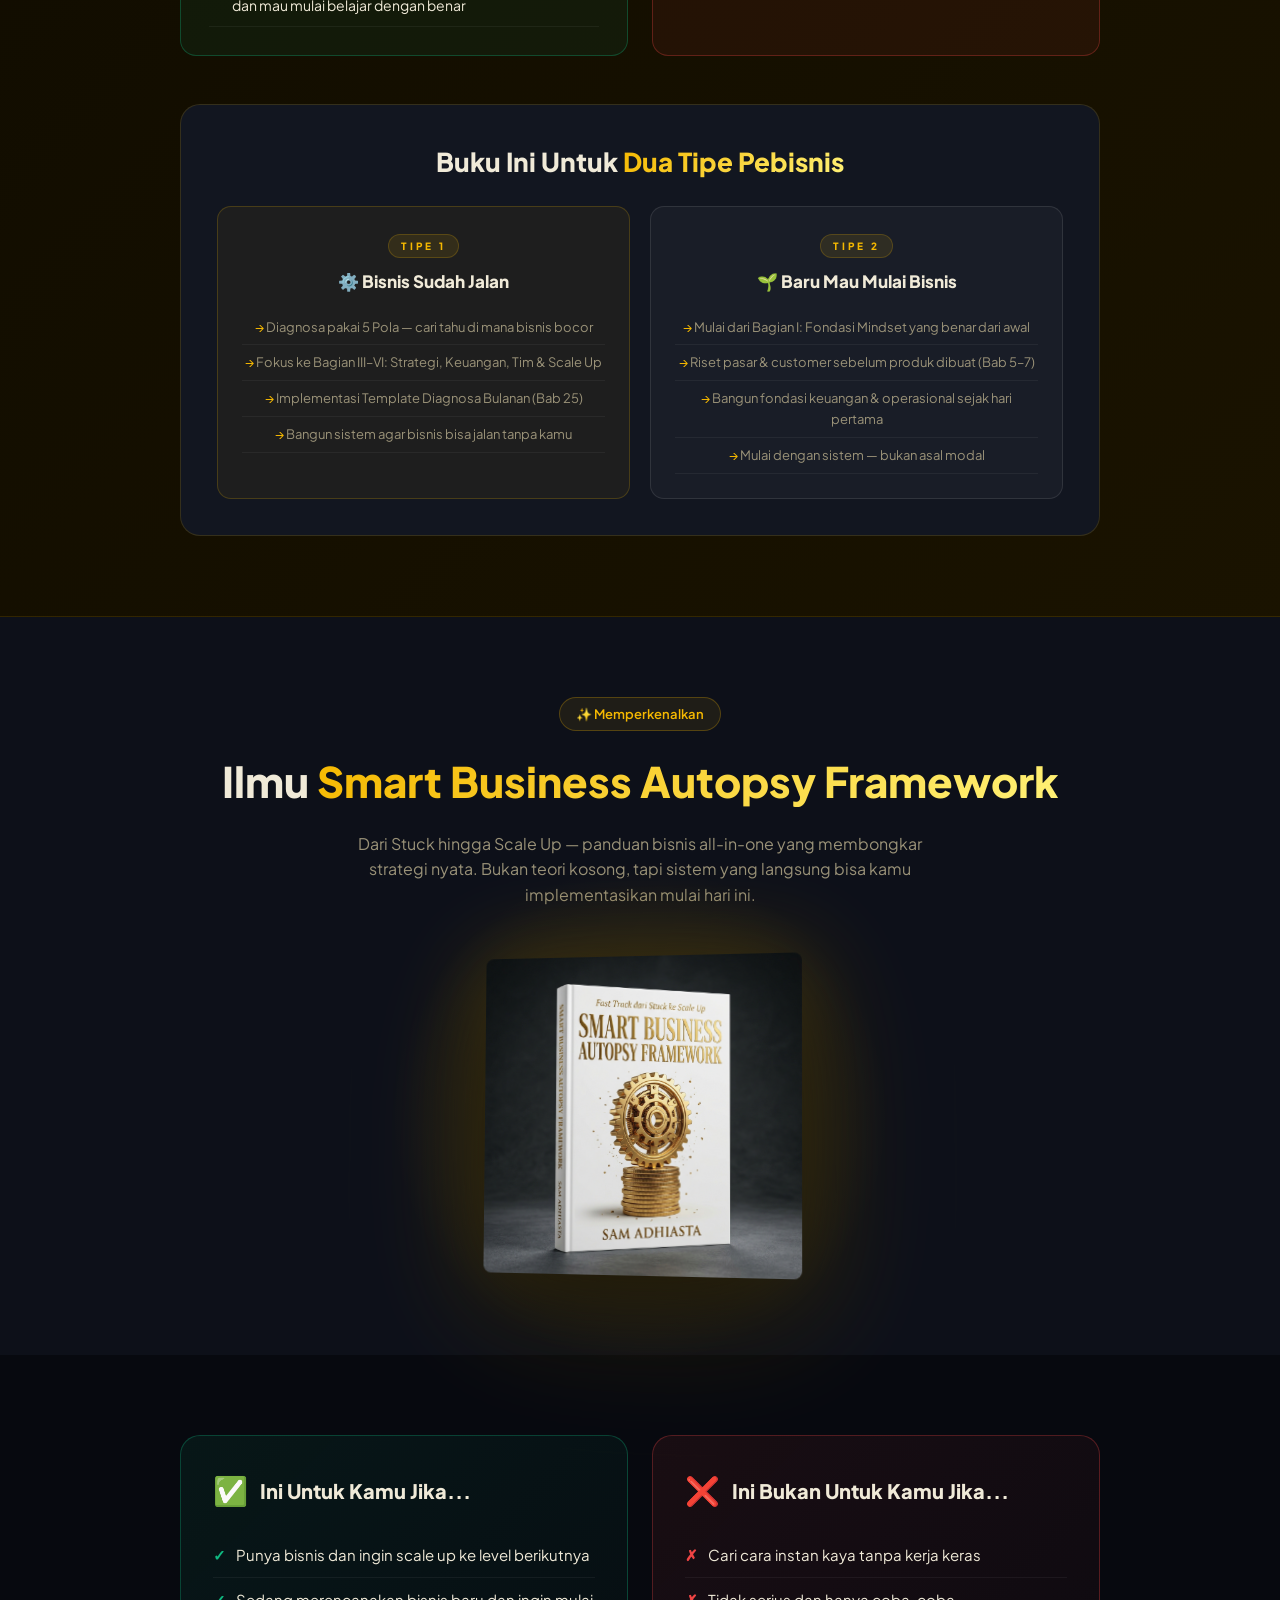
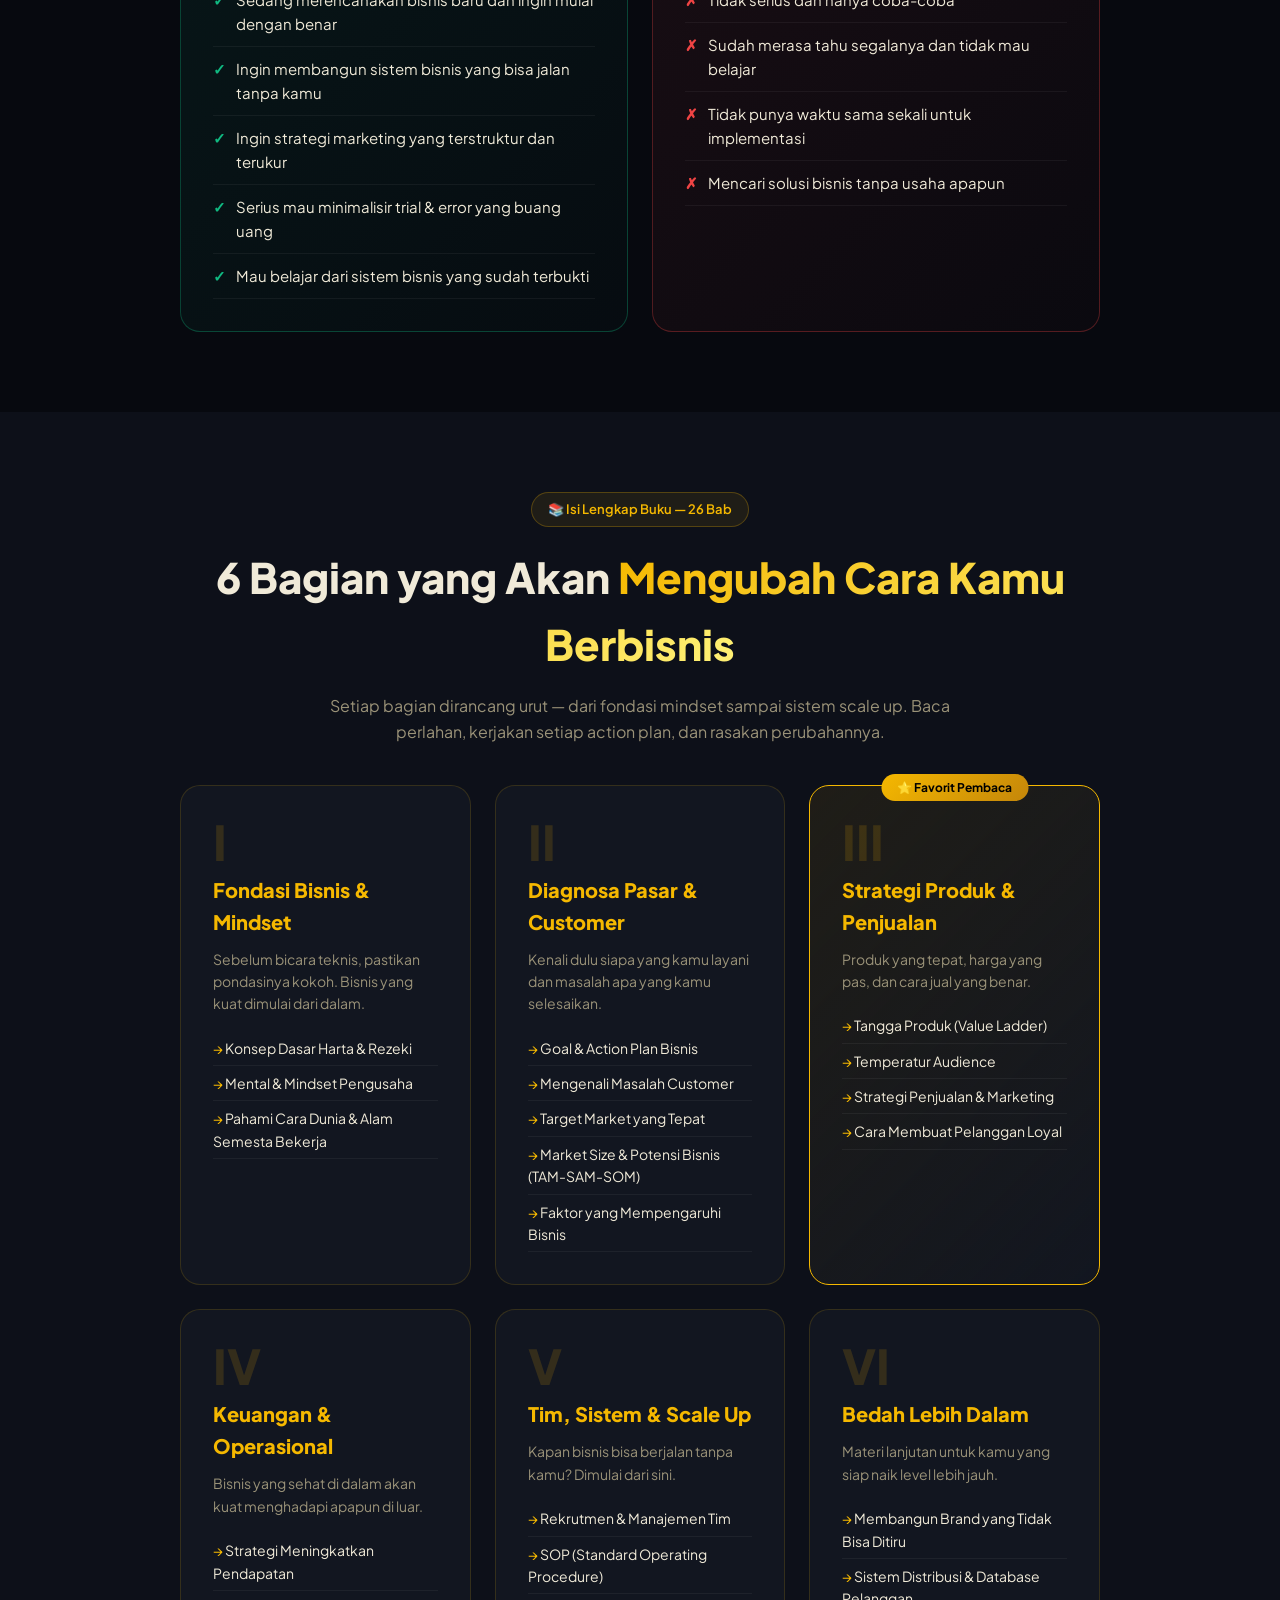
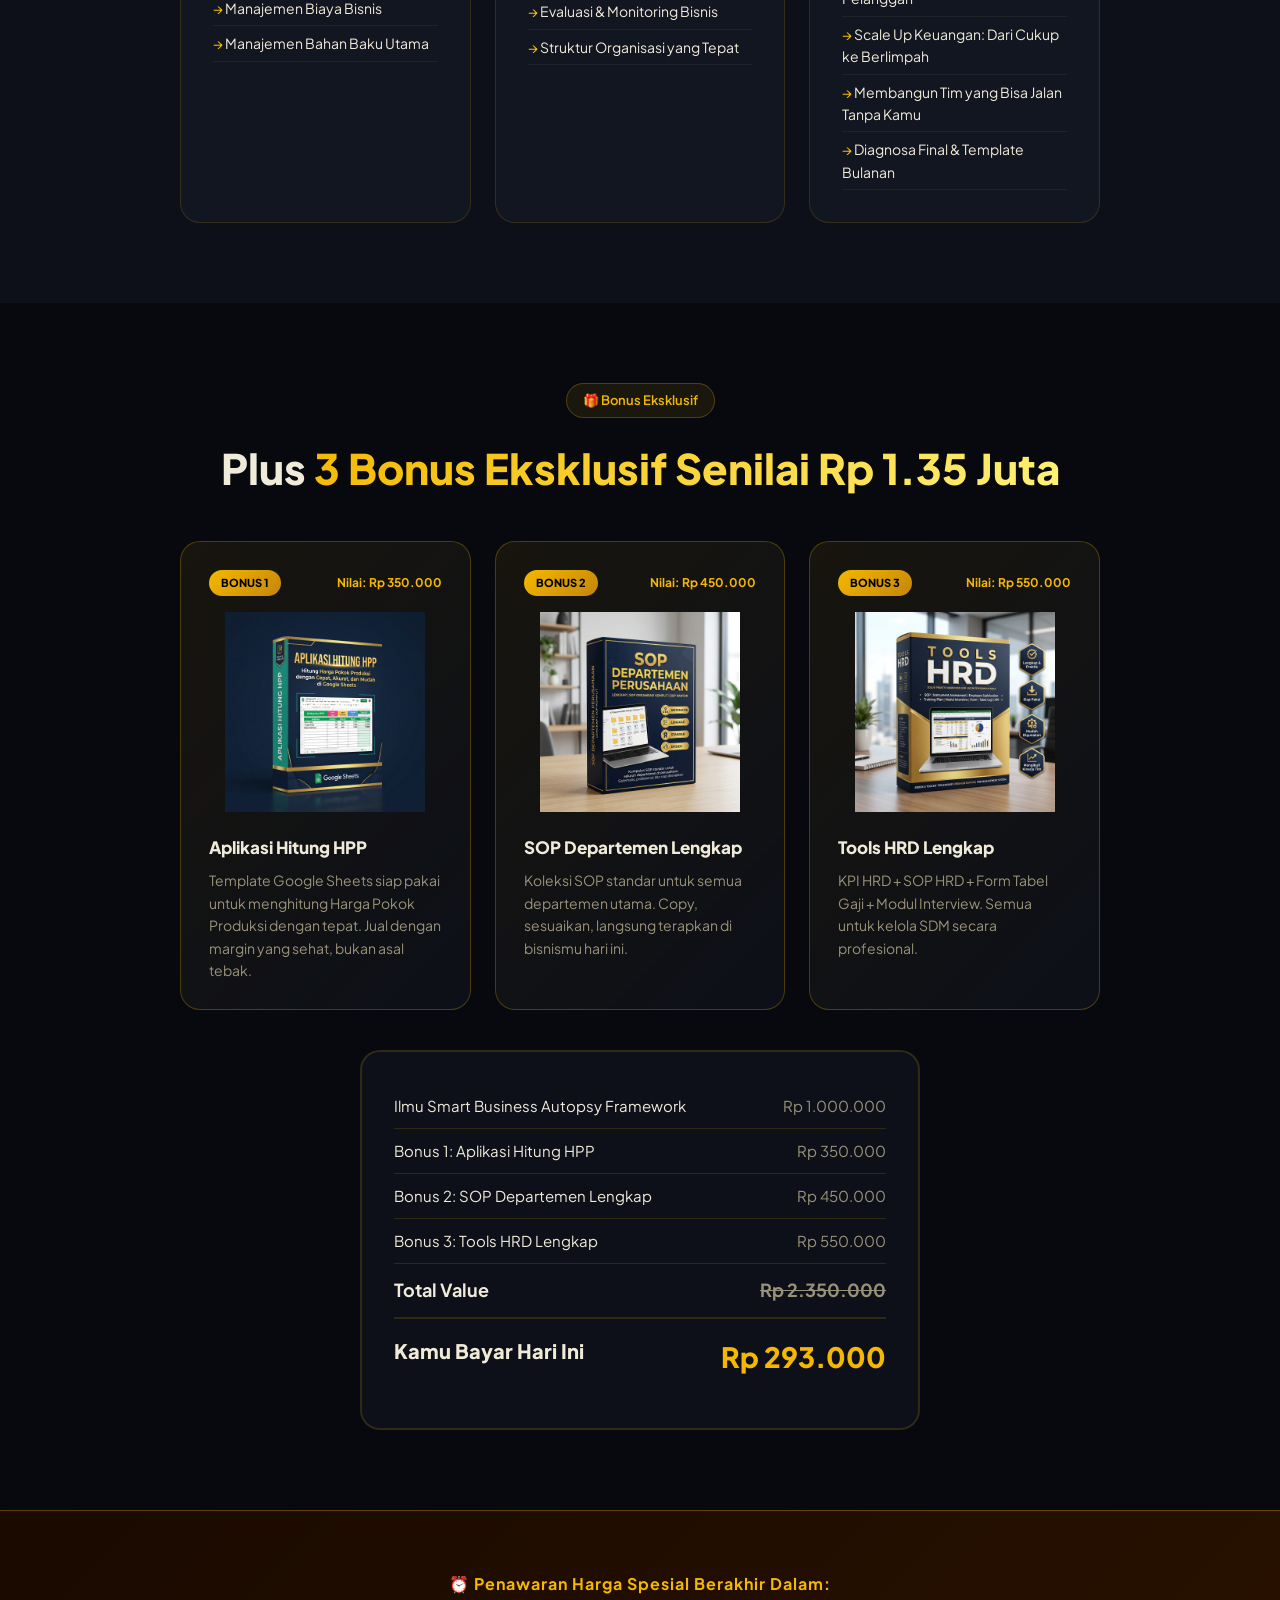
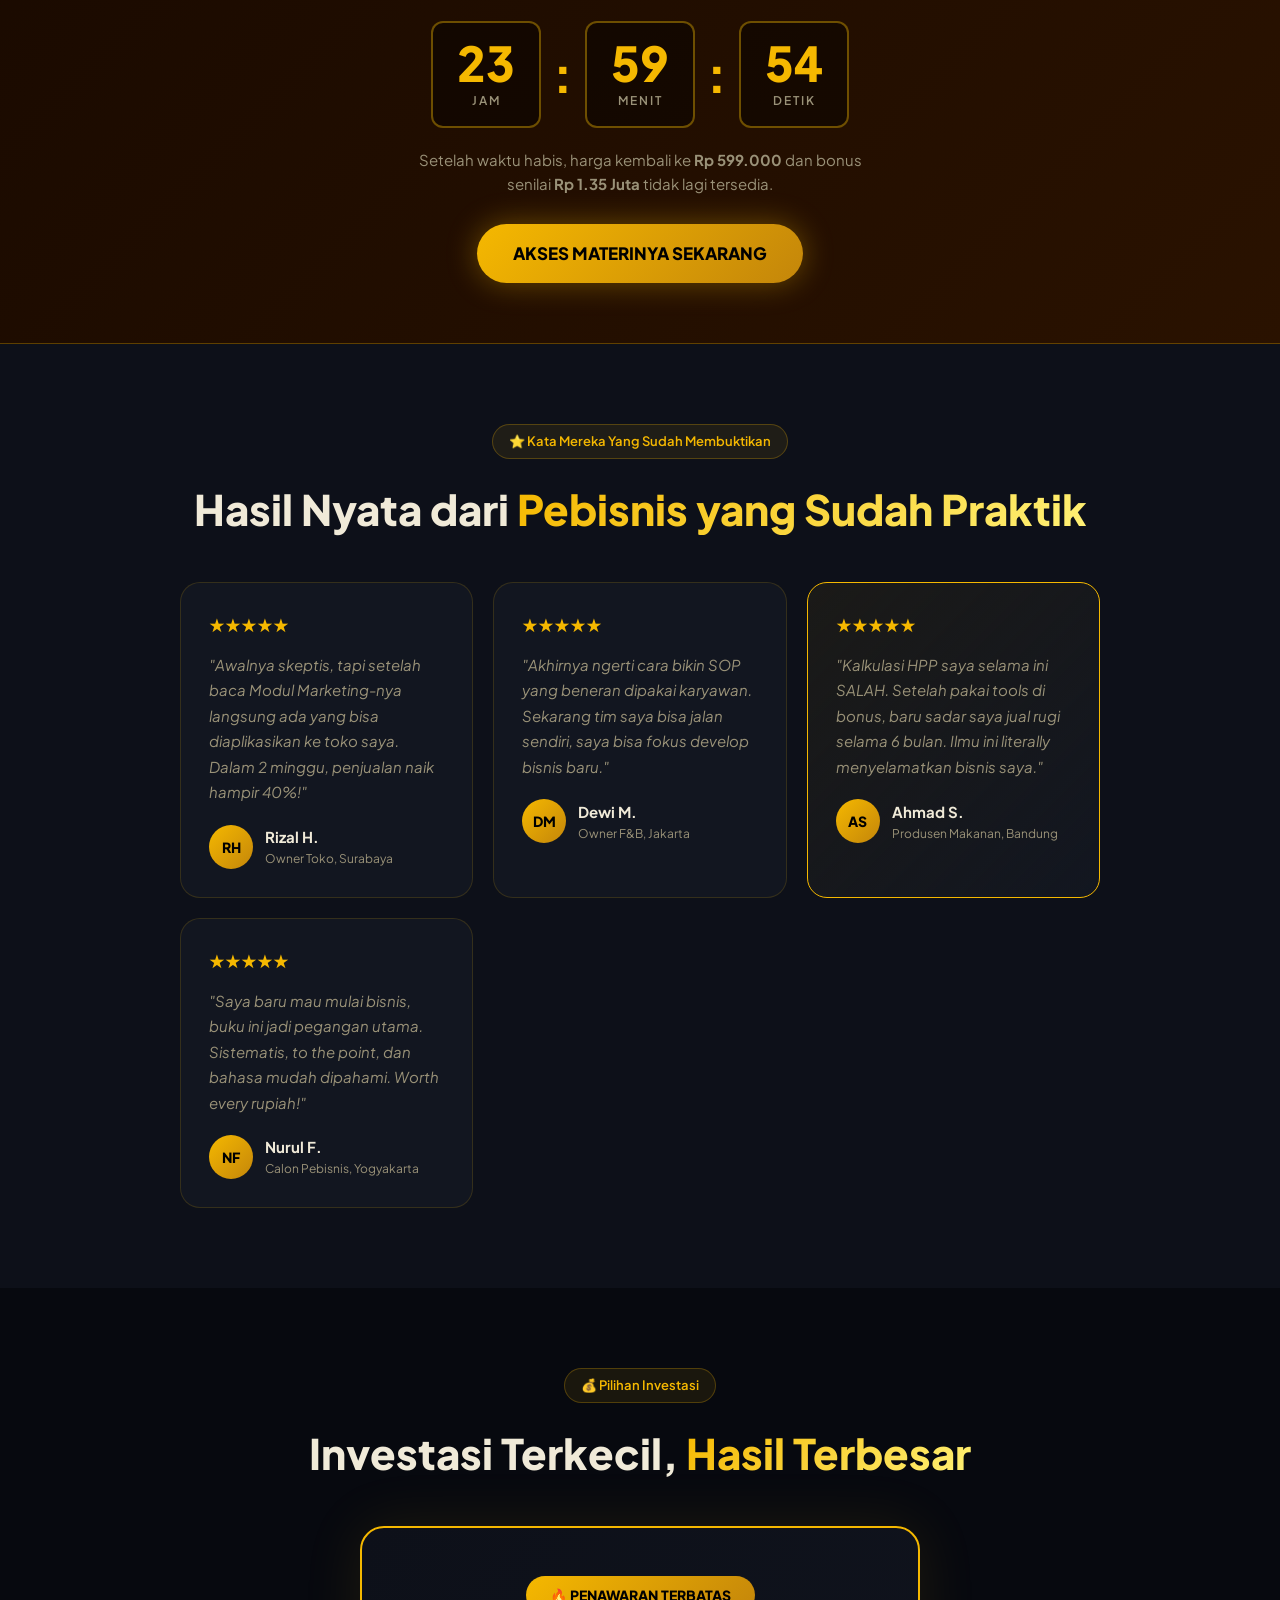
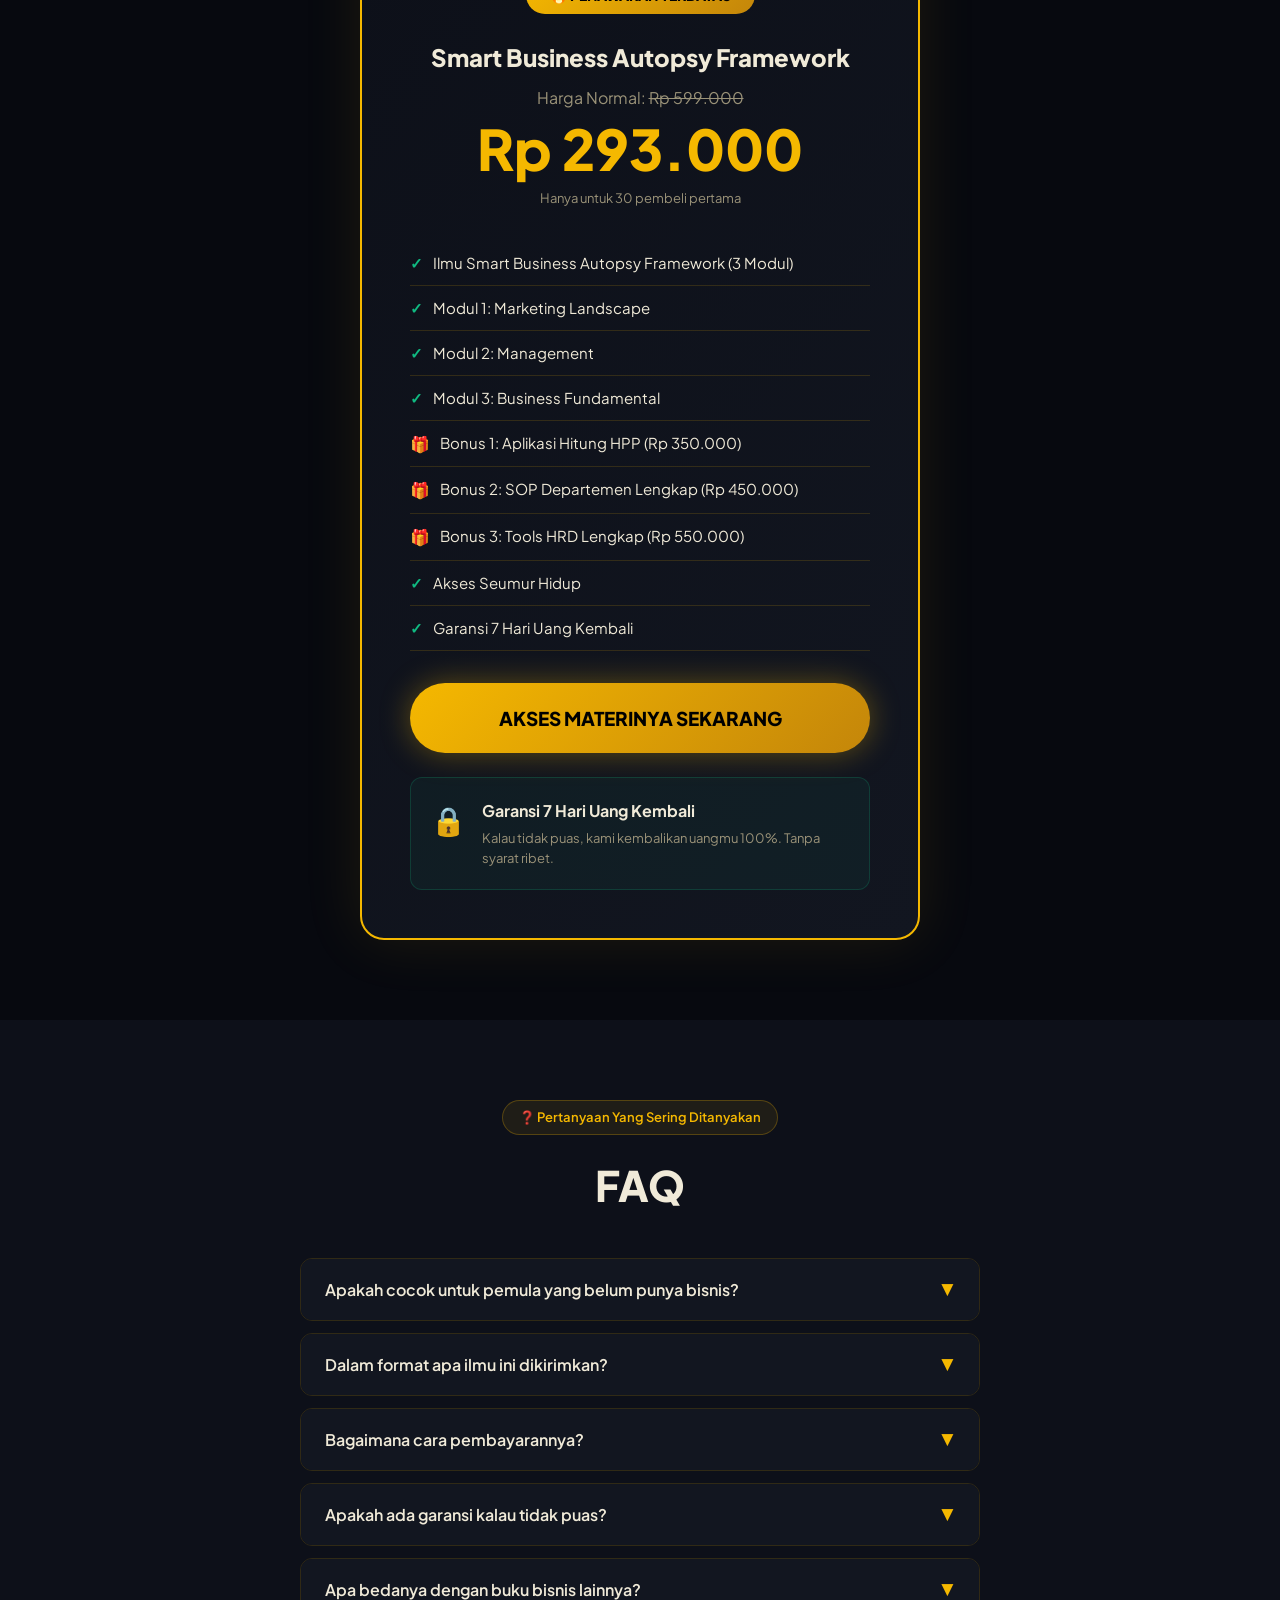
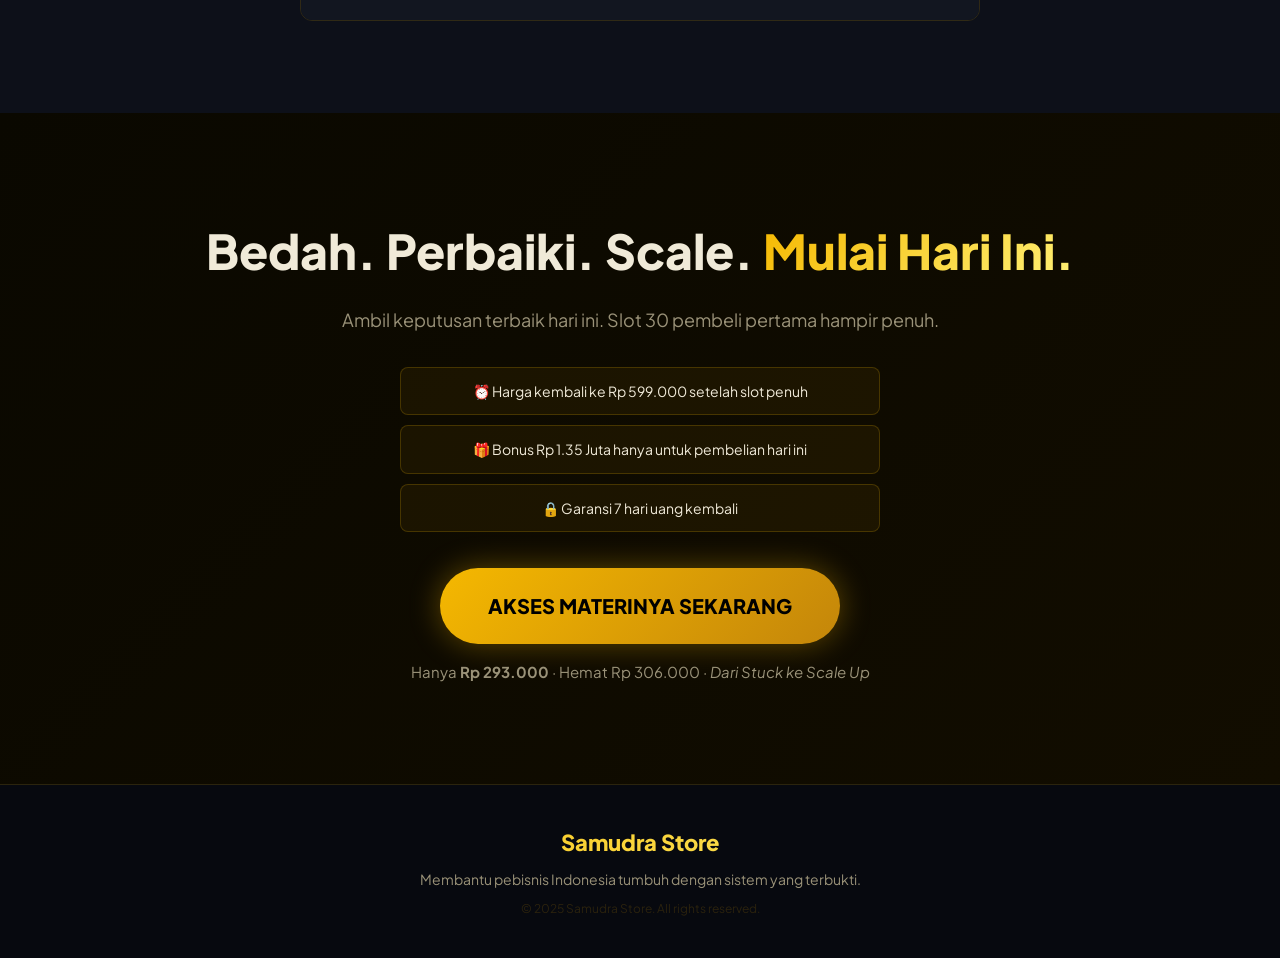
==== commit 09c5888b: "Replace 'ebook' with 'Ilmu' across the landing page" ====
--- a/index.html
+++ b/index.html
@@ -4,7 +4,7 @@
   <meta charset="UTF-8" />
   <meta name="viewport" content="width=device-width, initial-scale=1.0" />
   <title>Smart Business Autopsy Framework: Fast Track dari Stuck ke Scale Up</title>
-  <meta name="description" content="Ebook Smart Business Autopsy Framework: Temukan titik masalah, tentukan perbaikan, dan scale up bisnis kamu dengan tepat." />
+  <meta name="description" content="Ilmu Smart Business Autopsy Framework: Temukan titik masalah, tentukan perbaikan, dan scale up bisnis kamu dengan tepat." />
   <link rel="preconnect" href="https://fonts.googleapis.com" />
   <link rel="preconnect" href="https://fonts.gstatic.com" crossorigin />
   <link href="https://fonts.googleapis.com/css2?family=Plus+Jakarta+Sans:wght@400;600;700;800;900&display=swap" rel="stylesheet" />
@@ -19,7 +19,7 @@
   n.queue=[];t=b.createElement(e);t.async=!0;
   t.src=v;s=b.getElementsByTagName(e)[0];
   s.parentNode.insertBefore(t,s)}(window, document,'script',
-  'https://connect.facebook.net/en_US/fbevents.js');
+  'https://connect.facilmu.net/en_US/fbevents.js');
 
   // Init semua 13 Pixel
   fbq('init', '418738255169453');  // Hompimplay
@@ -50,7 +50,7 @@
   });
   </script>
   <noscript><img height="1" width="1" style="display:none"
-  src="https://www.facebook.com/tr?id=418738255169453&ev=PageView&noscript=1"
+  src="https://www.facilmu.com/tr?id=418738255169453&ev=PageView&noscript=1"
   /></noscript>
   <!-- End Meta Pixel Code -->
 </head>
@@ -64,21 +64,21 @@
   <section class="hero" id="hero">
     <div class="hero-bg-grid"></div>
     <div class="container">
-      <div class="hero-badge">📖 Ebook oleh Sam Adhiasta · Grotivy Consultant</div>
+      <div class="hero-badge">📖 Ilmu oleh Sam Adhiasta · Grotivy Consultant</div>
       <h1 class="hero-title" style="font-size: clamp(28px, 4vw, 44px); line-height: 1.3;">
         "Alhamdulillah… Setelah Pakai Metode Bedah Bisnis Ini, Omzet Saya Naik 300% dalam 7 Hari — <span class="gradient-text">Tanpa Perlu Bayar Konsultan Puluhan Juta</span>"
       </h1>
       <div class="hero-body-grid">
         <div class="hero-body-left">
           <p class="hero-sub">
-            "Ebook ini dirancang to the point, berdasarkan pengalaman nyata dan pendekatan bisnis modern, lalu disederhanakan dengan bahasa yang mudah dipahami — bahkan untuk pemula. Setiap bab dilengkapi panduan praktis dan PR, jadi Anda tidak hanya paham… tapi langsung bisa menerapkannya ke bisnis Anda."
+            "Ilmu ini dirancang to the point, berdasarkan pengalaman nyata dan pendekatan bisnis modern, lalu disederhanakan dengan bahasa yang mudah dipahami — bahkan untuk pemula. Setiap bab dilengkapi panduan praktis dan PR, jadi Anda tidak hanya paham… tapi langsung bisa menerapkannya ke bisnis Anda."
           </p>
           <a href="https://samudrastore.myscalev.com/checkout-page" class="btn-primary" id="hero-cta" target="_blank" onclick="trackAddToCart()">AKSES MATERINYA SEKARANG</a>
         </div>
         <div class="hero-body-right">
           <div class="hero-cover-wrap">
             <div class="hero-cover-glow"></div>
-            <img src="cover-new.png" alt="Ebook Smart Business Autopsy Framework" class="hero-cover-img" onerror="this.src='cover.jpg'" />
+            <img src="cover-new.png" alt="Ilmu Smart Business Autopsy Framework" class="hero-cover-img" onerror="this.src='cover.jpg'" />
           </div>
         </div>
       </div>
@@ -143,7 +143,7 @@
         <div class="pain-card pain-card-cta">
           <div class="pain-icon">💡</div>
           <h3>Kenali Polamu,<br/>Temukan Solusinya</h3>
-          <p>Di dalam ebook ini ada <strong>Template Diagnosa Bisnis Bulanan</strong> — cukup 30 menit sebulan untuk tahu persis di mana bisnismu harus diperbaiki.</p>
+          <p>Di dalam ilmu ini ada <strong>Template Diagnosa Bisnis Bulanan</strong> — cukup 30 menit sebulan untuk tahu persis di mana bisnismu harus diperbaiki.</p>
           <div class="pain-fix" style="color:var(--gold)">→ Ada di Bab 25: Diagnosa Final</div>
         </div>
       </div>
@@ -178,7 +178,7 @@
           <div class="filter-title">❌ Tidak cocok kalau kamu:</div>
           <ul class="filter-list">
             <li><span class="fx">✘</span> Cari cara <strong>cepat kaya tanpa proses</strong></li>
-            <li><span class="fx">✘</span> Beli ebook tapi <strong>tidak dibaca dan tidak dipraktekin</strong></li>
+            <li><span class="fx">✘</span> Beli ilmu tapi <strong>tidak dibaca dan tidak dipraktekin</strong></li>
             <li><span class="fx">✘</span> Sudah merasa paling tahu dan tidak mau belajar hal baru</li>
             <li><span class="fx">✘</span> Tidak punya bisnis dan tidak ada niat untuk mulai</li>
             <li><span class="fx">✘</span> Cari solusi instan — <strong>skip aja</strong></li>
@@ -218,12 +218,12 @@
   <section class="product-intro" id="product">
     <div class="container">
       <div class="section-tag">✨ Memperkenalkan</div>
-      <h2 class="section-title">Ebook <span class="gradient-text">Smart Business Autopsy Framework</span></h2>
+      <h2 class="section-title">Ilmu <span class="gradient-text">Smart Business Autopsy Framework</span></h2>
       <p class="section-sub">Dari Stuck hingga Scale Up — panduan bisnis all-in-one yang membongkar strategi nyata. Bukan teori kosong, tapi sistem yang langsung bisa kamu implementasikan mulai hari ini.</p>
       <div class="product-mockup">
         <div class="mockup-glow"></div>
         <div class="ebook-cover-img">
-          <img src="cover-new.png" alt="Ebook Smart Business Autopsy Framework - Fast Track dari Stuck ke Scale Up" class="cover-img" />
+          <img src="cover-new.png" alt="Ilmu Smart Business Autopsy Framework - Fast Track dari Stuck ke Scale Up" class="cover-img" />
         </div>
       </div>
     </div>
@@ -365,7 +365,7 @@
         </div>
       </div>
       <div class="total-value-box">
-        <div class="value-row"><span>Ebook Smart Business Autopsy Framework</span><span class="value-price">Rp 1.000.000</span></div>
+        <div class="value-row"><span>Ilmu Smart Business Autopsy Framework</span><span class="value-price">Rp 1.000.000</span></div>
         <div class="value-row"><span>Bonus 1: Aplikasi Hitung HPP</span><span class="value-price">Rp 350.000</span></div>
         <div class="value-row"><span>Bonus 2: SOP Departemen Lengkap</span><span class="value-price">Rp 450.000</span></div>
         <div class="value-row"><span>Bonus 3: Tools HRD Lengkap</span><span class="value-price">Rp 550.000</span></div>
@@ -408,7 +408,7 @@
         </div>
         <div class="testi-card featured-testi" id="testi-3">
           <div class="testi-stars">★★★★★</div>
-          <p class="testi-text">"Kalkulasi HPP saya selama ini SALAH. Setelah pakai tools di bonus, baru sadar saya jual rugi selama 6 bulan. Ebook ini literally menyelamatkan bisnis saya."</p>
+          <p class="testi-text">"Kalkulasi HPP saya selama ini SALAH. Setelah pakai tools di bonus, baru sadar saya jual rugi selama 6 bulan. Ilmu ini literally menyelamatkan bisnis saya."</p>
           <div class="testi-author"><div class="testi-avatar">AS</div><div><div class="testi-name">Ahmad S.</div><div class="testi-role">Produsen Makanan, Bandung</div></div></div>
         </div>
         <div class="testi-card" id="testi-4">
@@ -431,7 +431,7 @@
         <div class="pricing-price">Rp 293.000</div>
         <div class="pricing-note">Hanya untuk 30 pembeli pertama</div>
         <ul class="pricing-includes">
-          <li><span class="pi-check">✓</span> Ebook Smart Business Autopsy Framework (3 Modul)</li>
+          <li><span class="pi-check">✓</span> Ilmu Smart Business Autopsy Framework (3 Modul)</li>
           <li><span class="pi-check">✓</span> Modul 1: Marketing Landscape</li>
           <li><span class="pi-check">✓</span> Modul 2: Management</li>
           <li><span class="pi-check">✓</span> Modul 3: Business Fundamental</li>
@@ -462,7 +462,7 @@
           <div class="faq-answer"><p>Ya! Cocok untuk yang merencanakan bisnis baru (mulai dengan fondasi yang benar) dan yang sudah punya bisnis tapi ingin scale up.</p></div>
         </div>
         <div class="faq-item" id="faq-2">
-          <button class="faq-question" onclick="toggleFaq(this)">Dalam format apa ebook ini dikirimkan?<span class="faq-arrow">▼</span></button>
+          <button class="faq-question" onclick="toggleFaq(this)">Dalam format apa ilmu ini dikirimkan?<span class="faq-arrow">▼</span></button>
           <div class="faq-answer"><p>Format PDF, bisa dibuka di HP, laptop, atau tablet. Setelah pembayaran, link download dikirim ke email atau WhatsApp kamu.</p></div>
         </div>
         <div class="faq-item" id="faq-3">
@@ -475,7 +475,7 @@
         </div>
         <div class="faq-item" id="faq-5">
           <button class="faq-question" onclick="toggleFaq(this)">Apa bedanya dengan buku bisnis lainnya?<span class="faq-arrow">▼</span></button>
-          <div class="faq-answer"><p>Bukan sekedar teori — setiap modul dilengkapi framework dan tools praktis. Plus 3 bonus (Aplikasi HPP, SOP Lengkap, Tools HRD) senilai 9x lipat harga ebook.</p></div>
+          <div class="faq-answer"><p>Bukan sekedar teori — setiap modul dilengkapi framework dan tools praktis. Plus 3 bonus (Aplikasi HPP, SOP Lengkap, Tools HRD) senilai 9x lipat harga ilmu.</p></div>
         </div>
       </div>
     </div>
@@ -508,3 +508,4 @@
   <script src="script.js"></script>
 </body>
 </html>
+
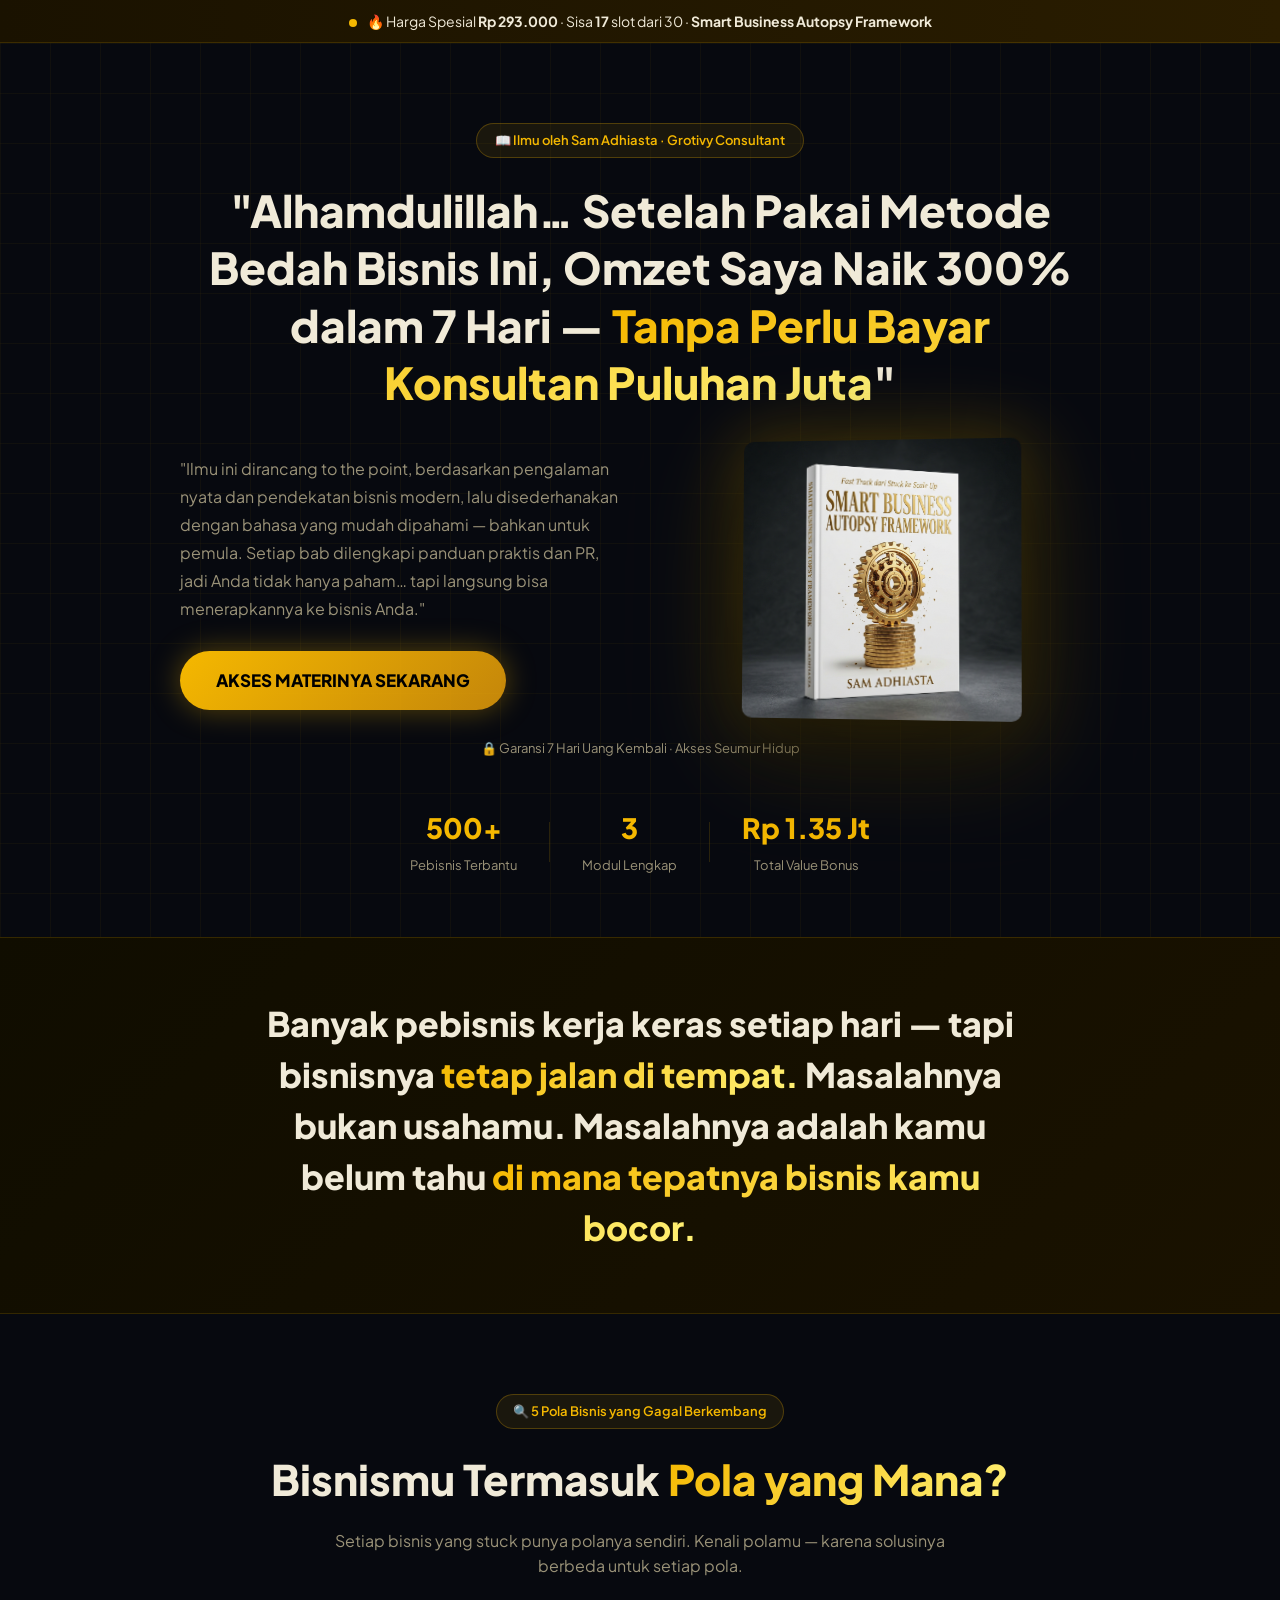
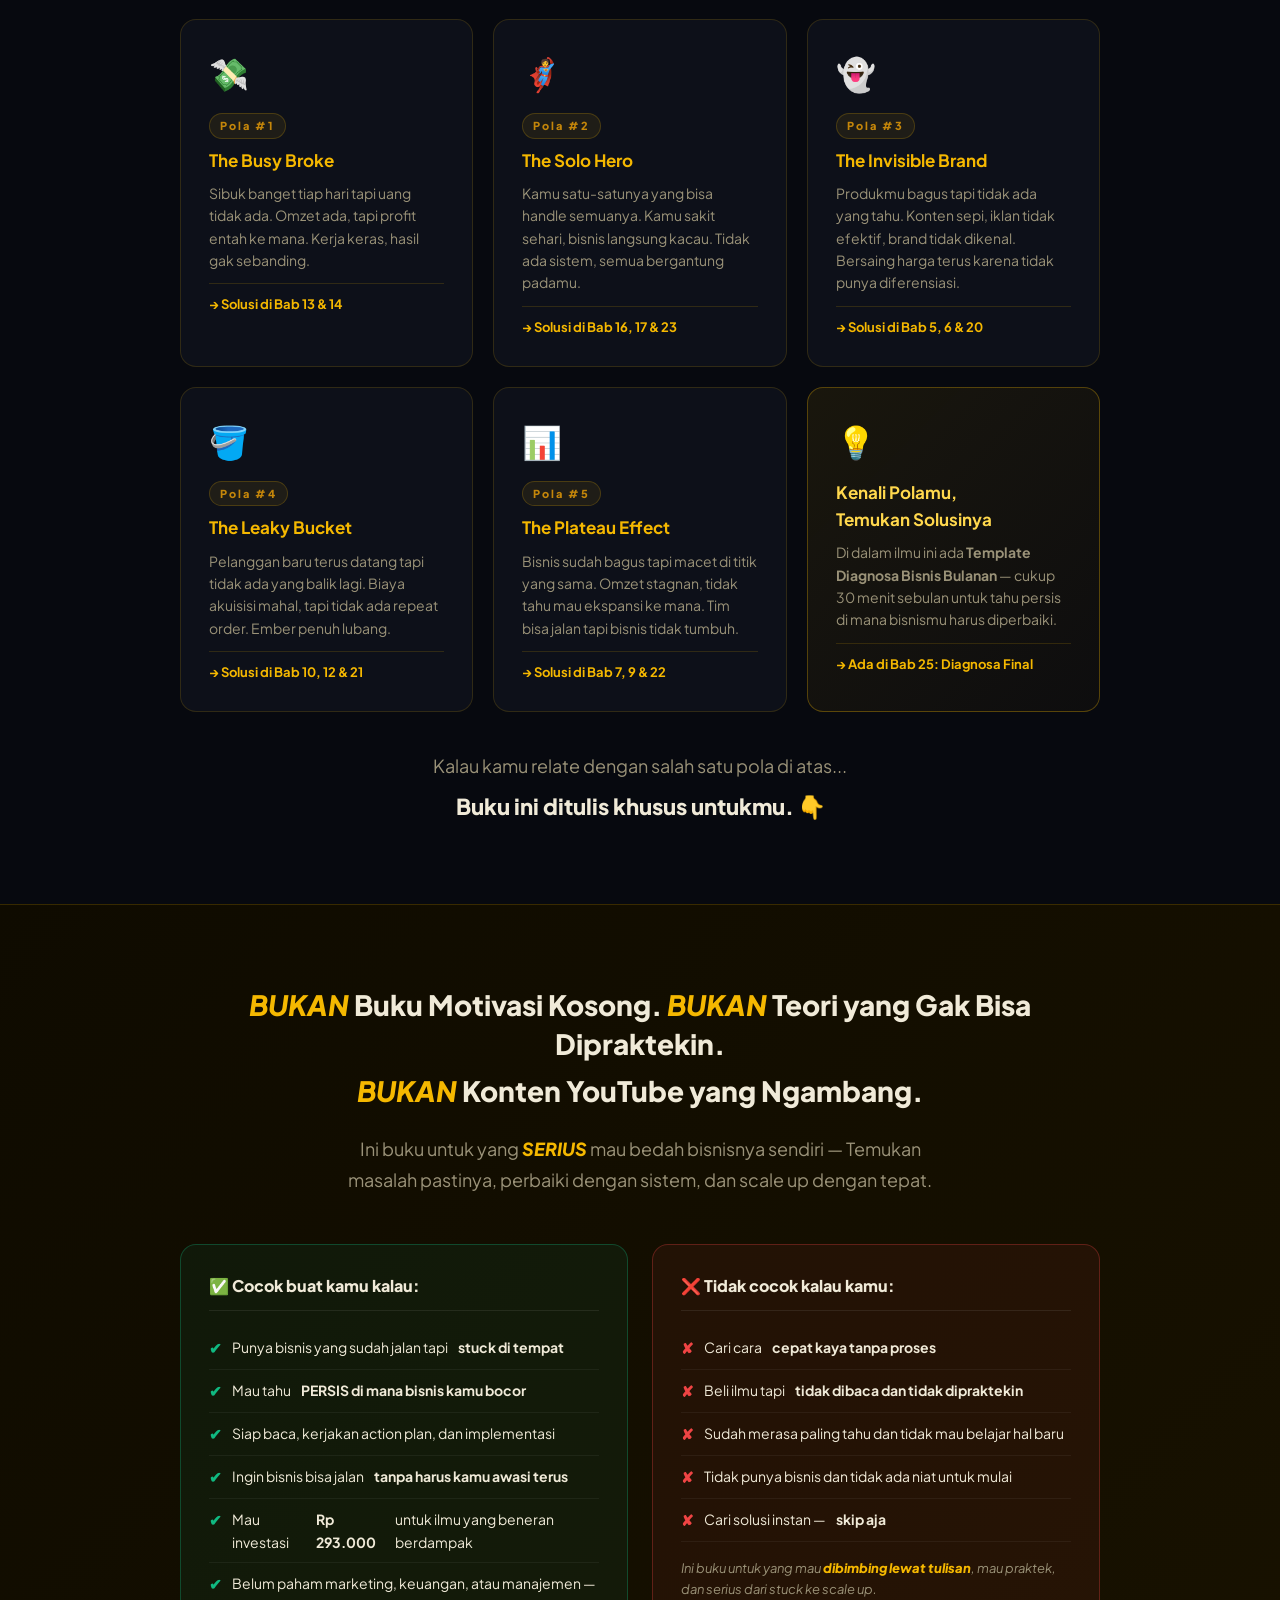
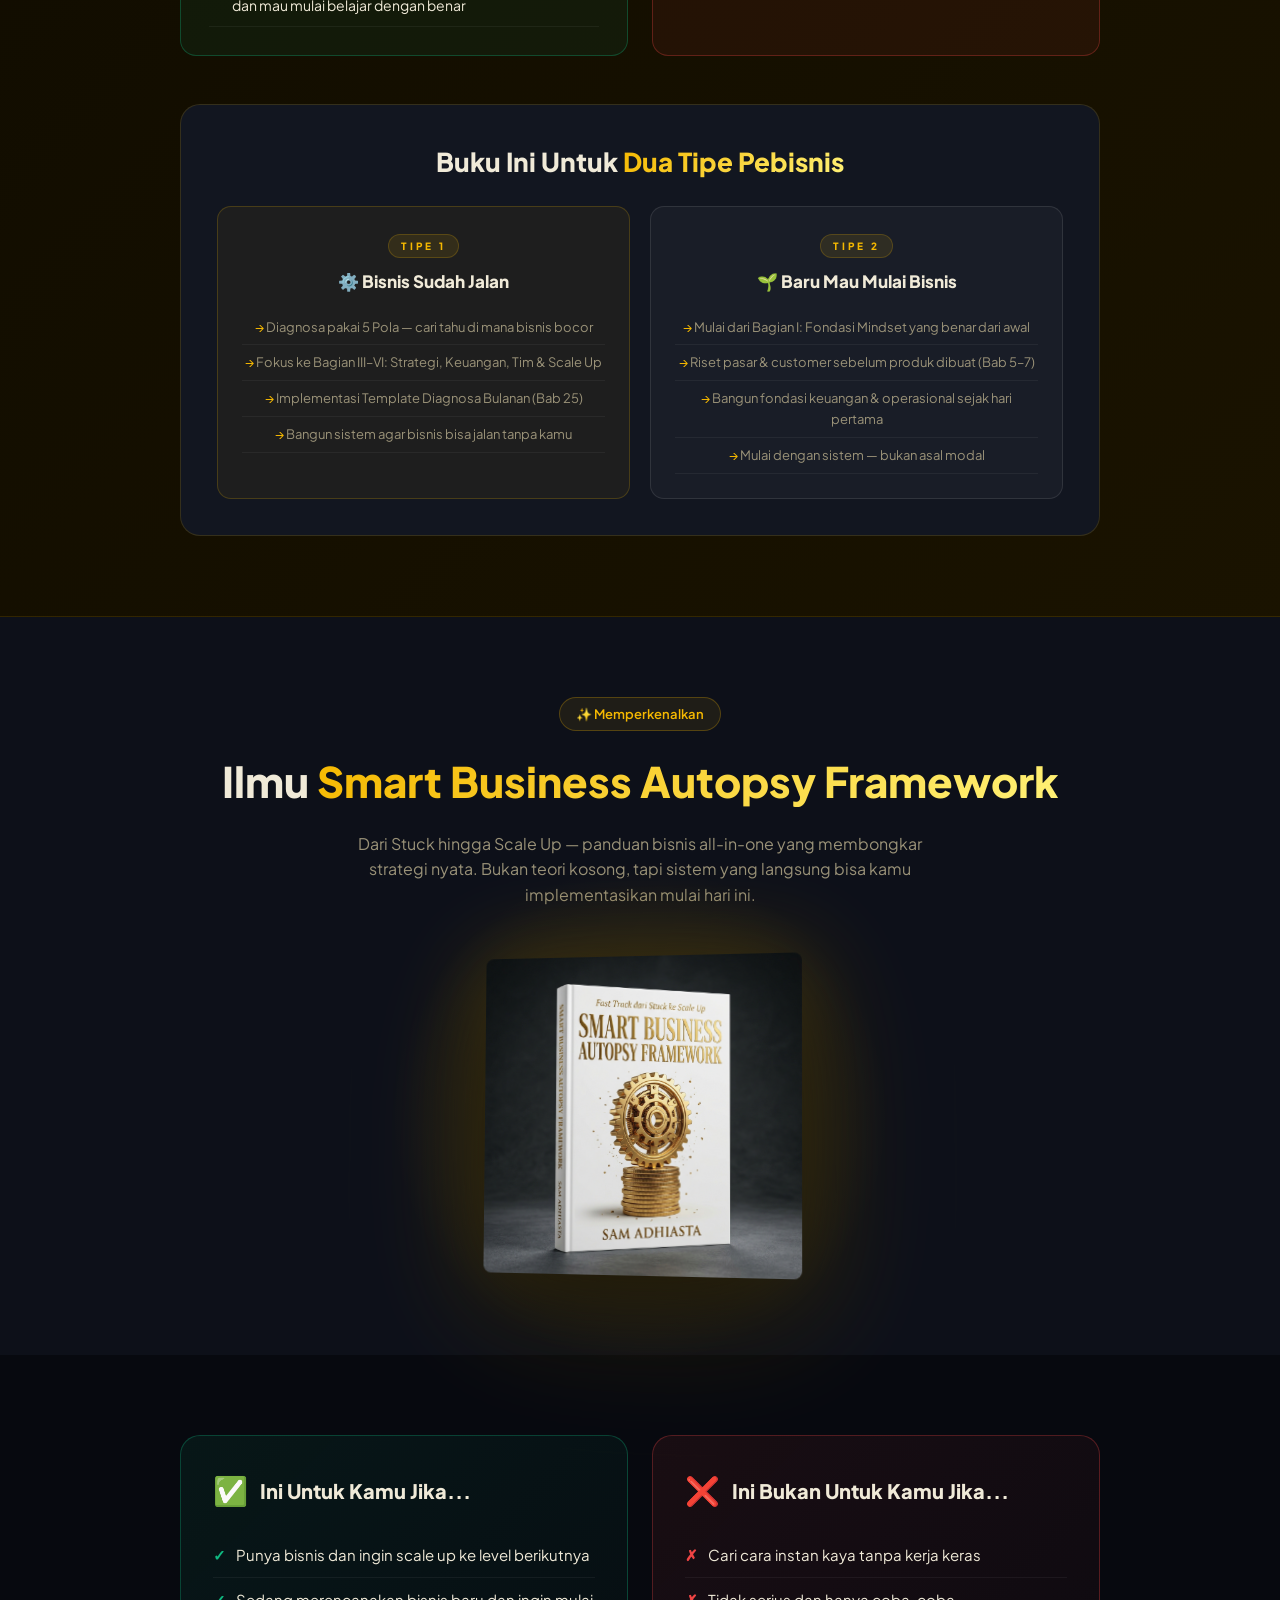
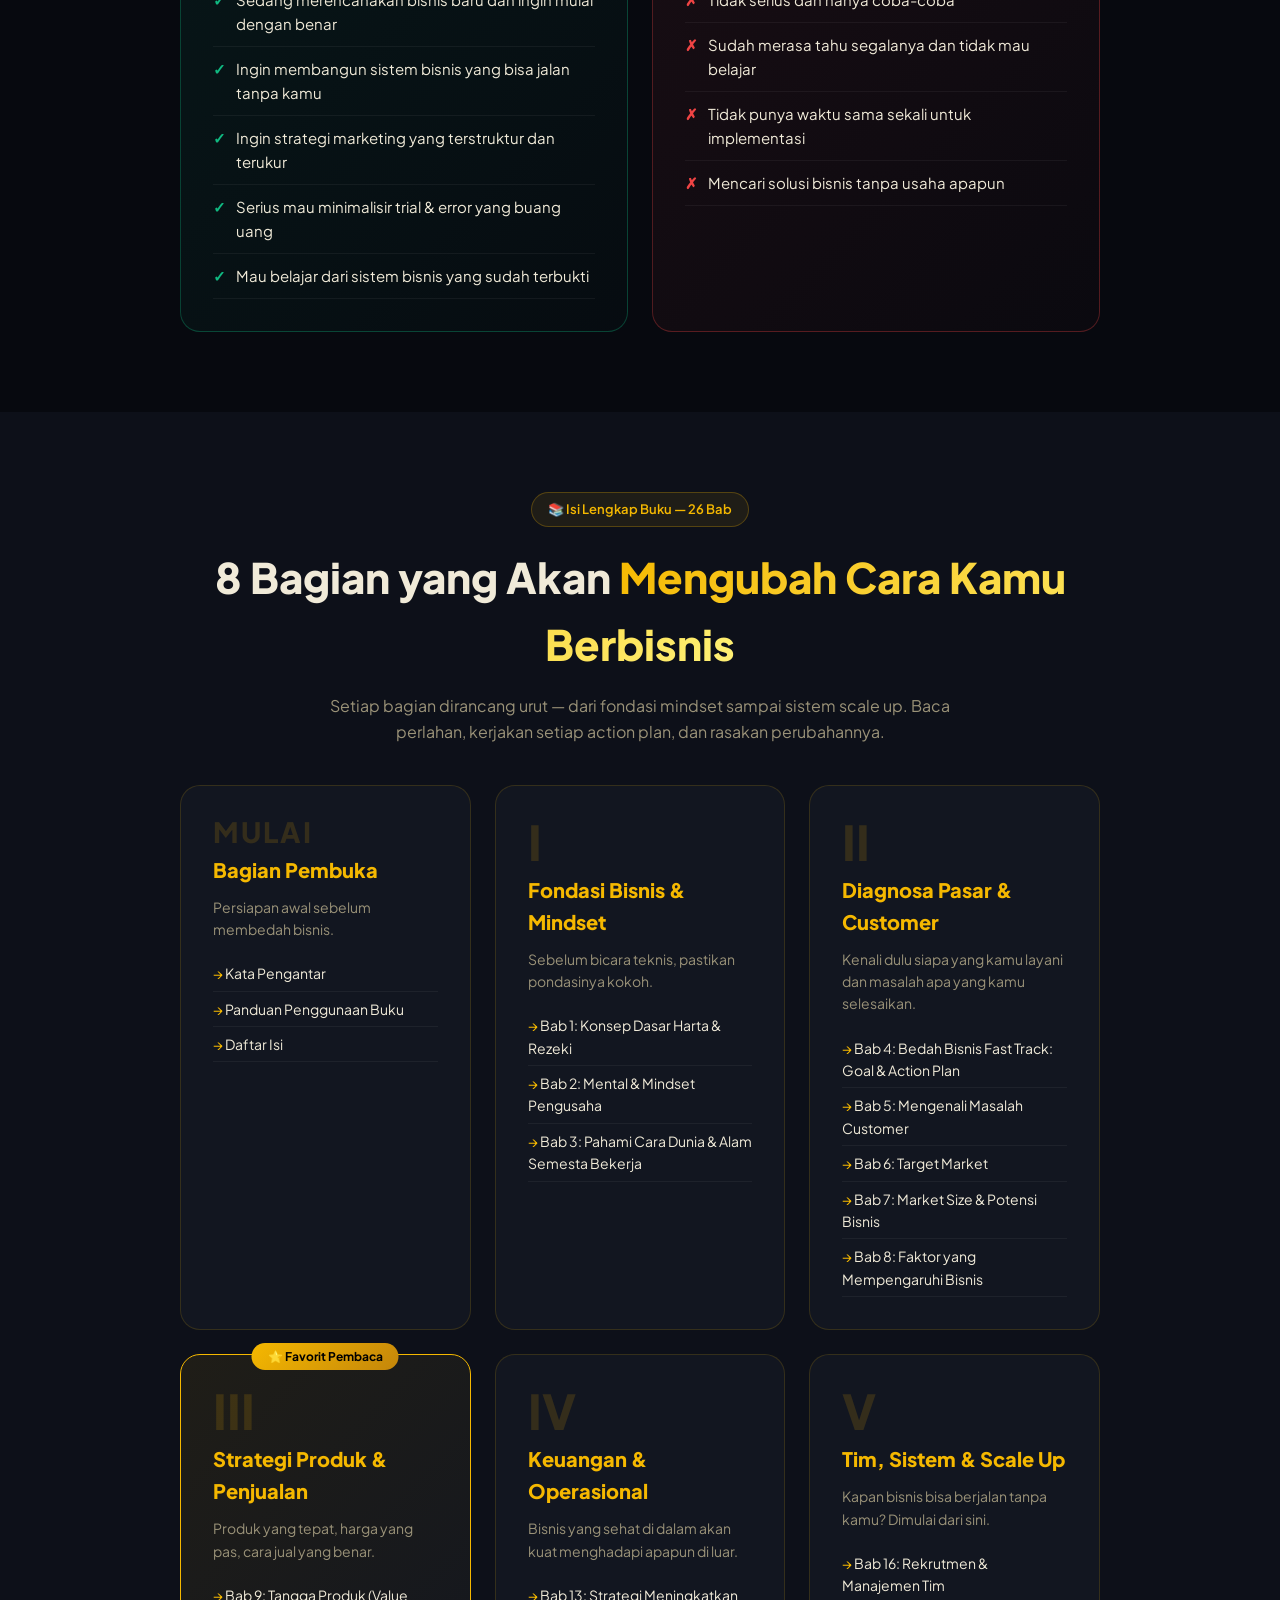
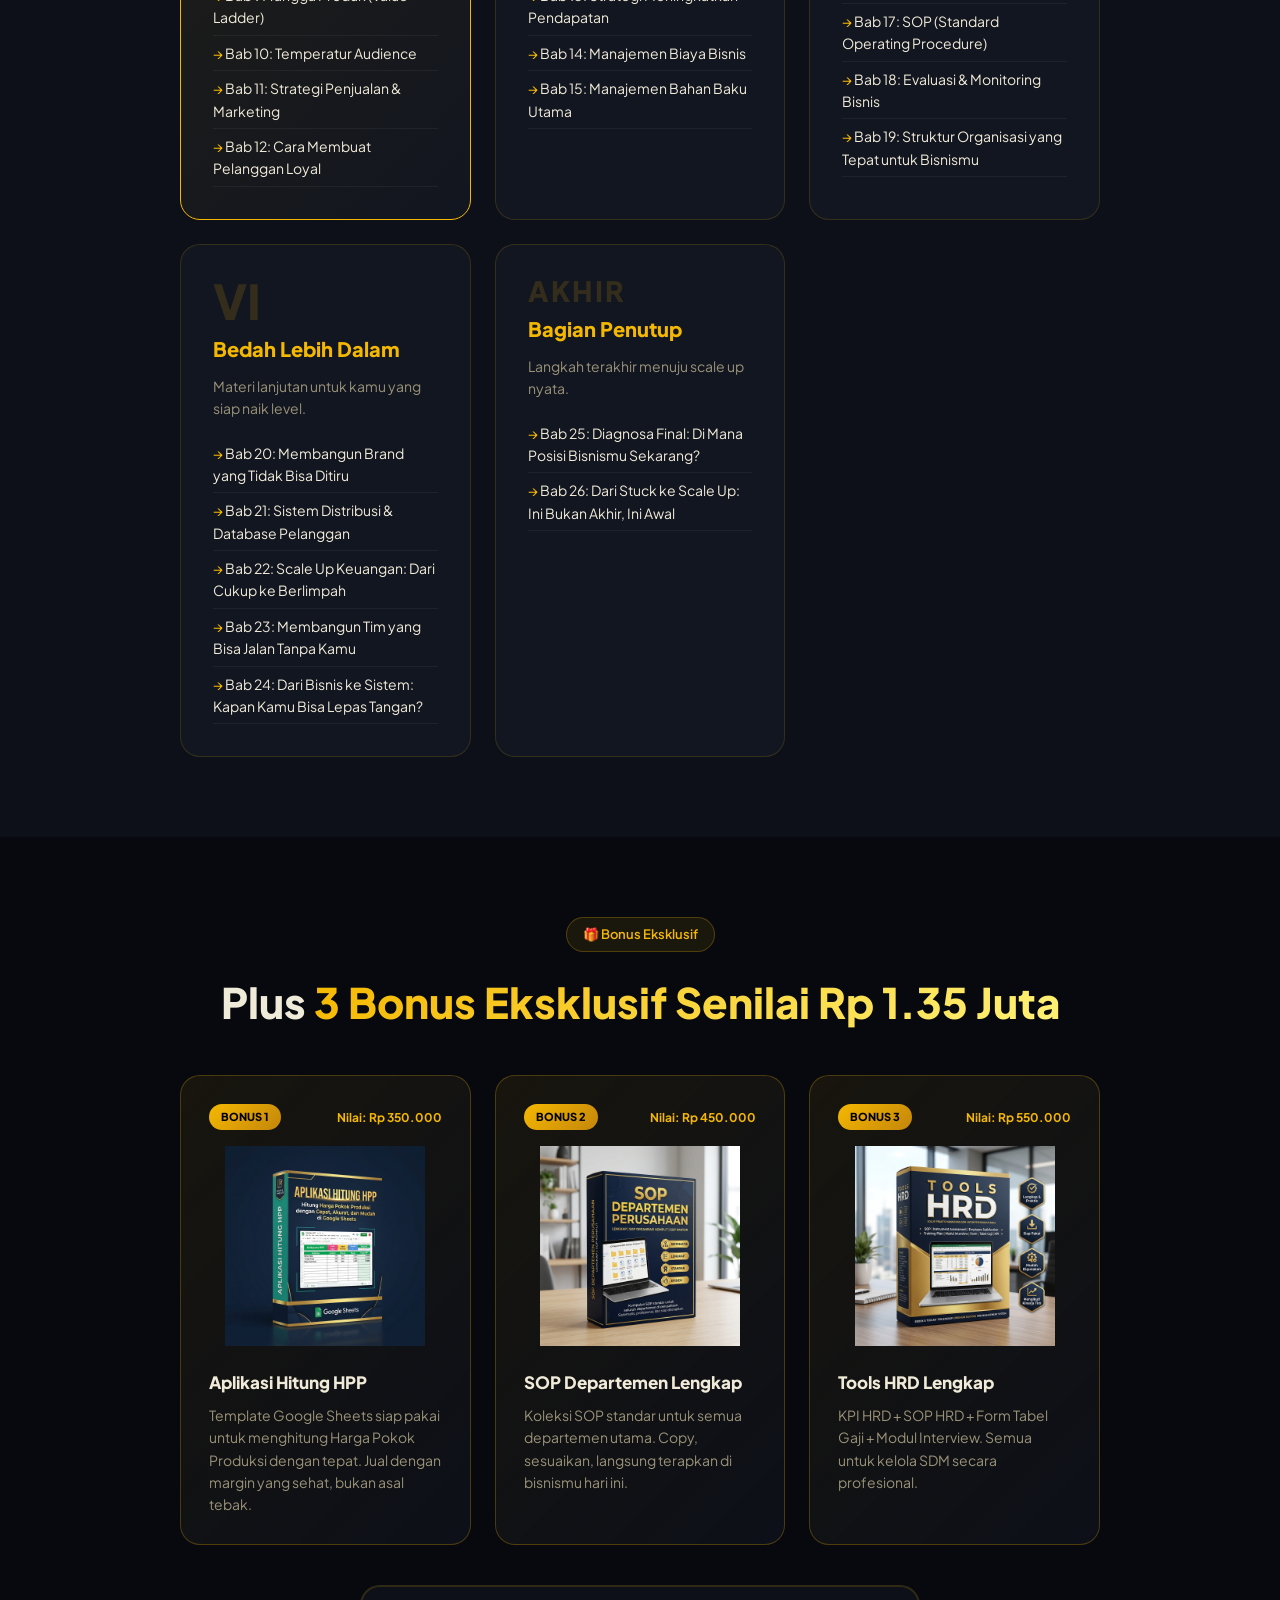
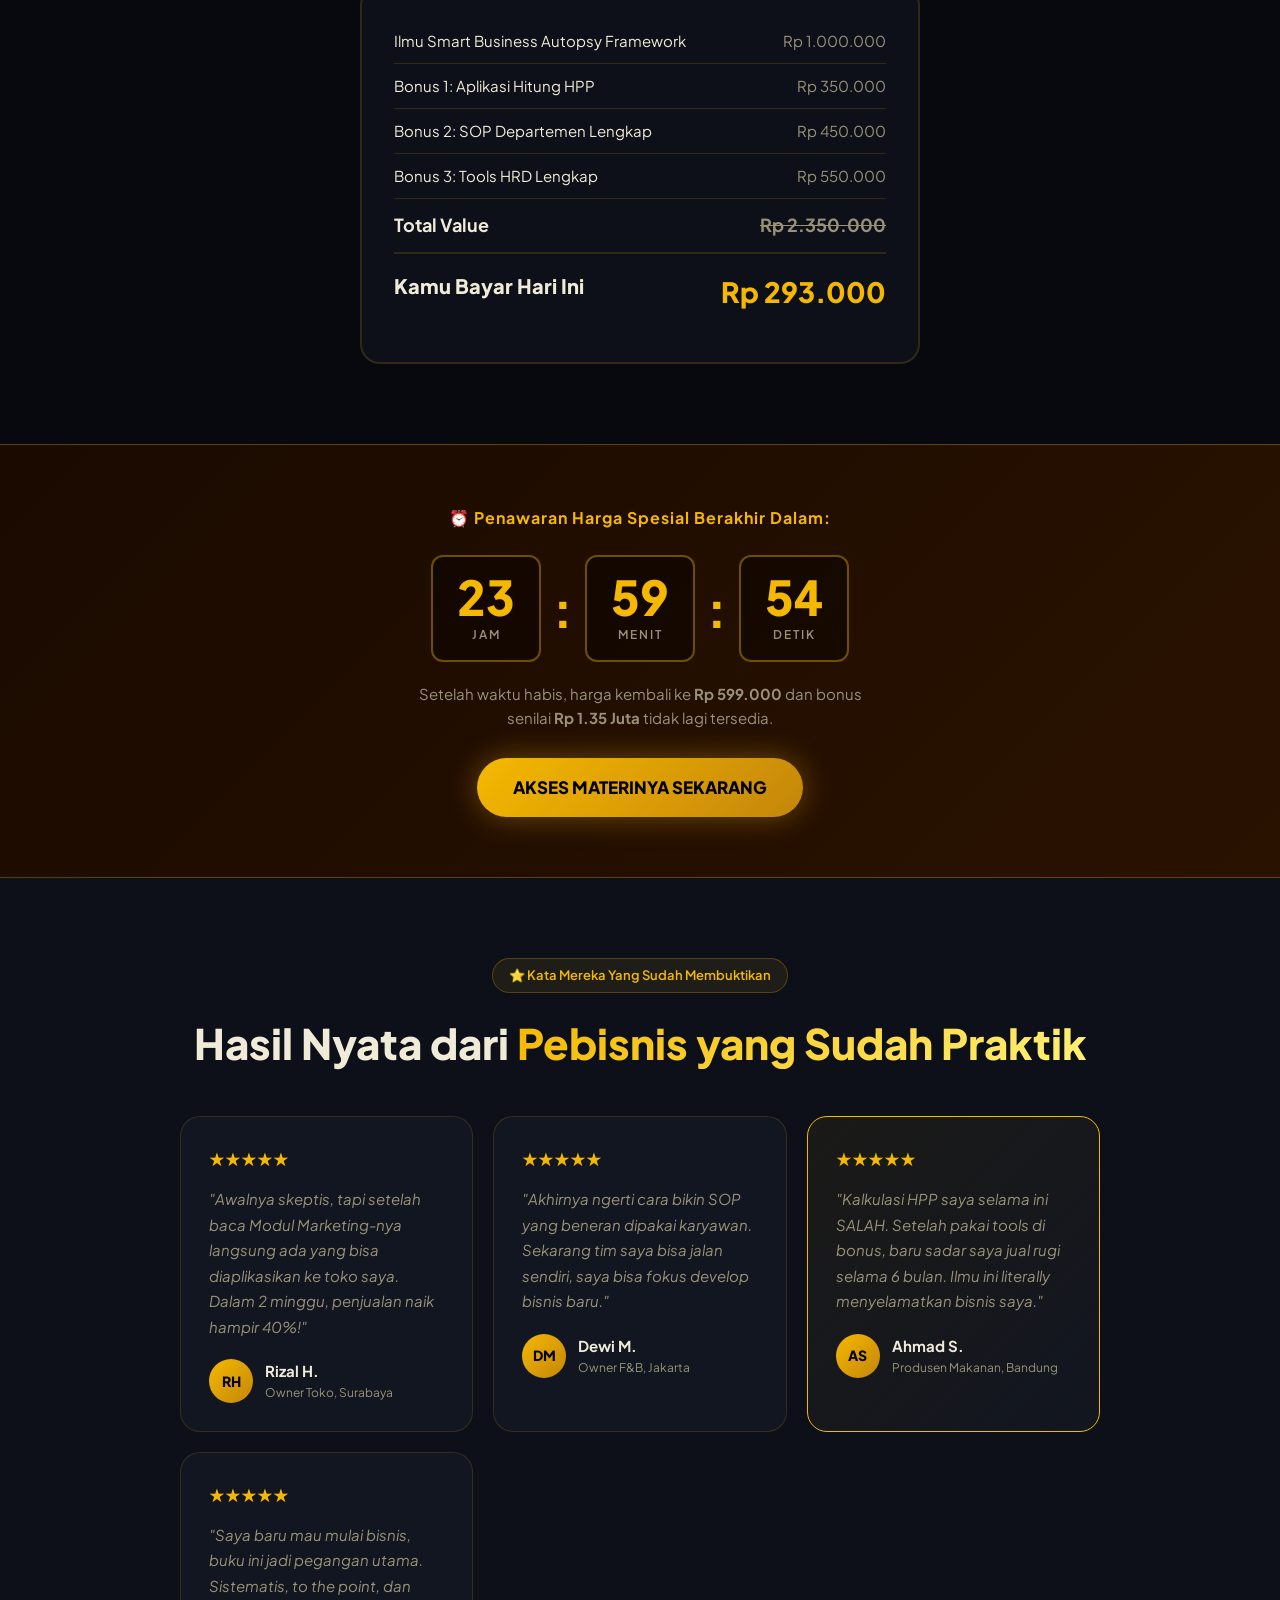
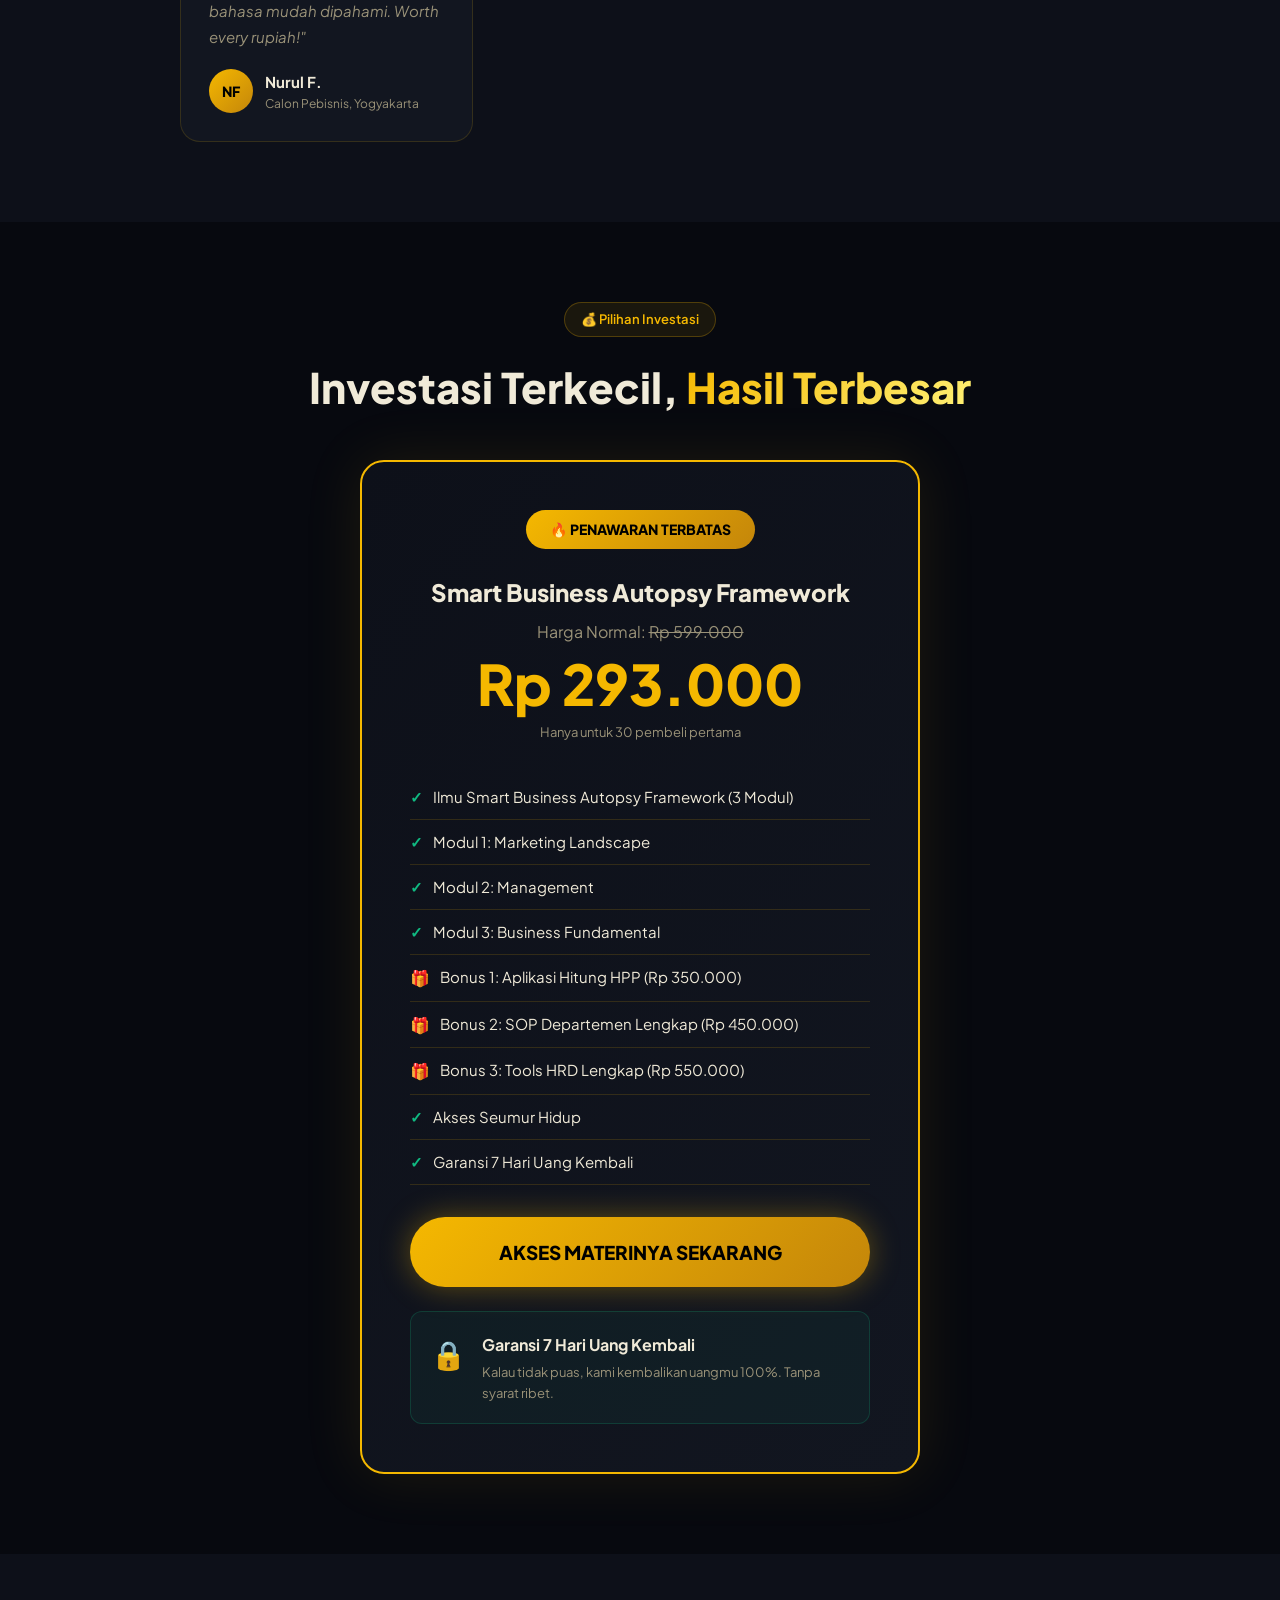
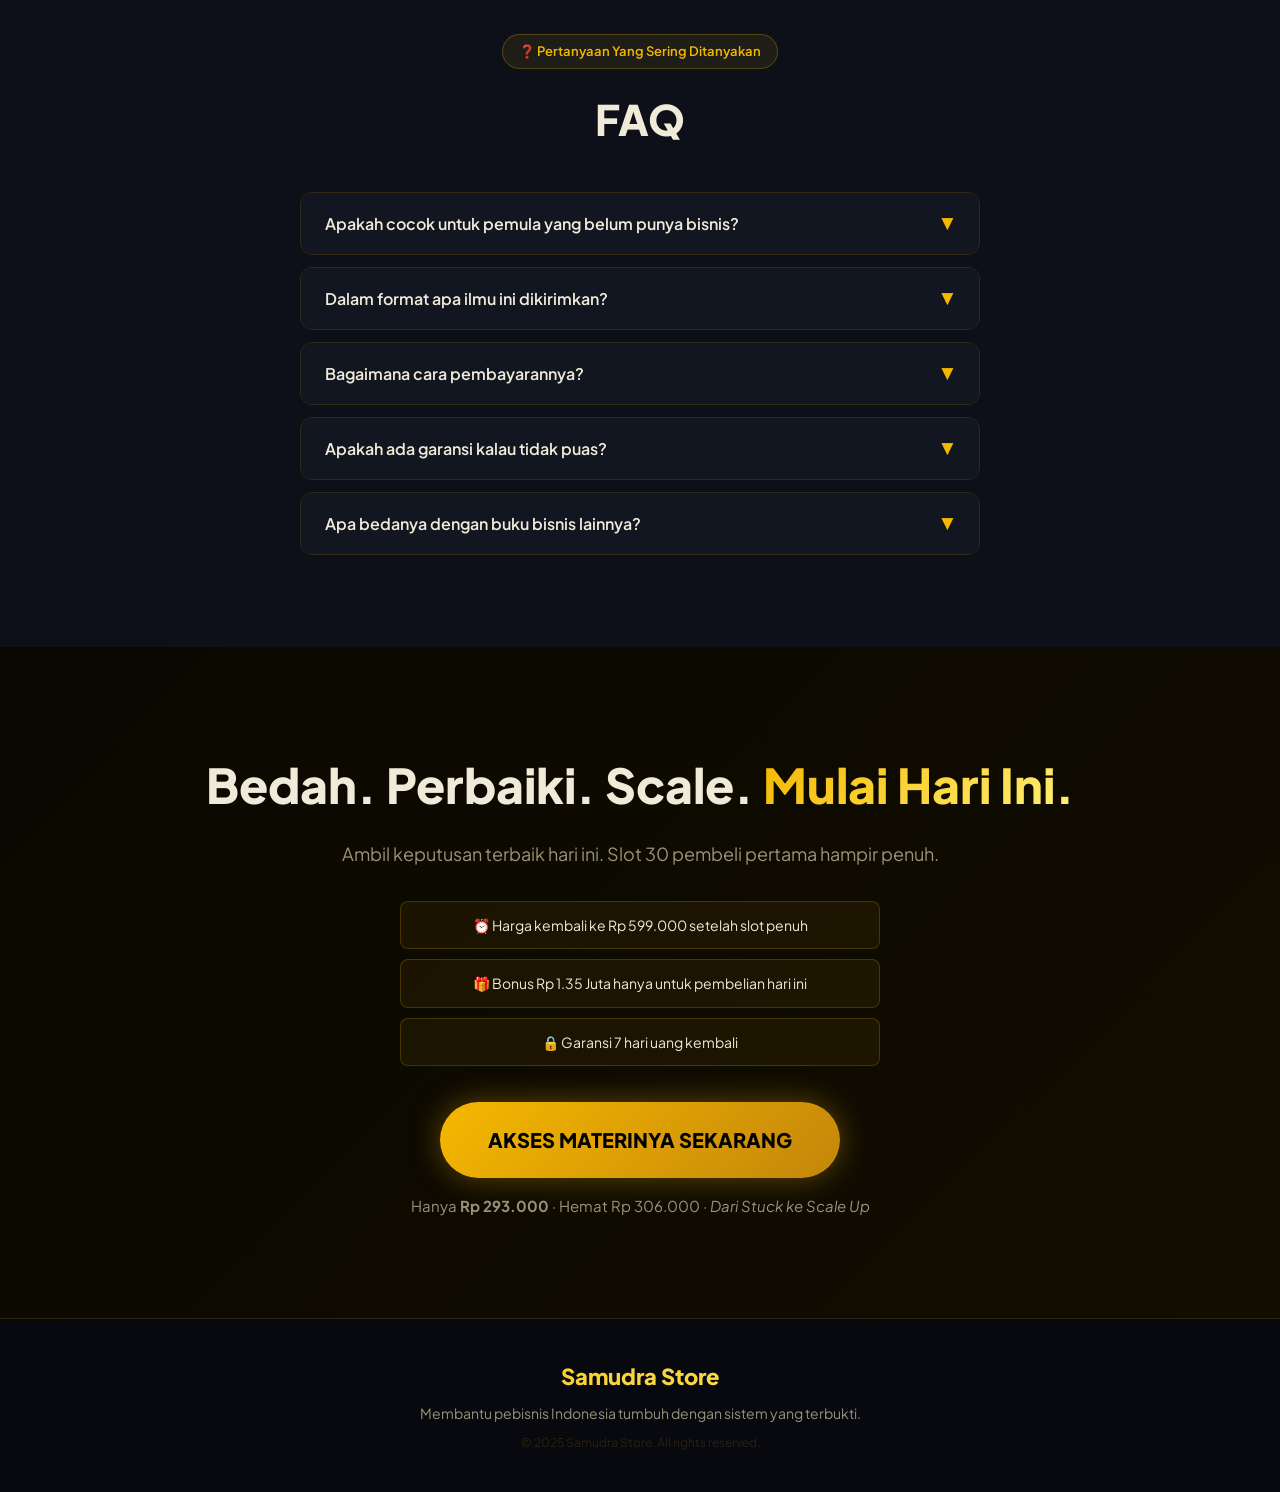
==== commit 2faa9eb0: "Update modules section with detailed 8-part table of contents" ====
--- a/index.html
+++ b/index.html
@@ -260,74 +260,93 @@
   <section class="modules-section" id="modules">
     <div class="container">
       <div class="section-tag">📚 Isi Lengkap Buku — 26 Bab</div>
-      <h2 class="section-title">6 Bagian yang Akan <span class="gradient-text">Mengubah Cara Kamu Berbisnis</span></h2>
+      <h2 class="section-title">8 Bagian yang Akan <span class="gradient-text">Mengubah Cara Kamu Berbisnis</span></h2>
       <p class="section-sub">Setiap bagian dirancang urut — dari fondasi mindset sampai sistem scale up. Baca perlahan, kerjakan setiap action plan, dan rasakan perubahannya.</p>
       <div class="modules-grid modules-grid-6">
-        <div class="module-card" id="module-1">
+        <div class="module-card">
+          <div class="module-number" style="font-size:28px; letter-spacing:2px;">MULAI</div>
+          <h3 class="module-title">Bagian Pembuka</h3>
+          <p class="module-desc">Persiapan awal sebelum membedah bisnis.</p>
+          <ul class="module-list">
+            <li>Kata Pengantar</li>
+            <li>Panduan Penggunaan Buku</li>
+            <li>Daftar Isi</li>
+          </ul>
+        </div>
+        <div class="module-card">
           <div class="module-number">I</div>
           <h3 class="module-title">Fondasi Bisnis & Mindset</h3>
-          <p class="module-desc">Sebelum bicara teknis, pastikan pondasinya kokoh. Bisnis yang kuat dimulai dari dalam.</p>
-          <ul class="module-list">
-            <li>Konsep Dasar Harta & Rezeki</li>
-            <li>Mental & Mindset Pengusaha</li>
-            <li>Pahami Cara Dunia & Alam Semesta Bekerja</li>
-          </ul>
-        </div>
-        <div class="module-card" id="module-2">
+          <p class="module-desc">Sebelum bicara teknis, pastikan pondasinya kokoh.</p>
+          <ul class="module-list">
+            <li>Bab 1: Konsep Dasar Harta & Rezeki</li>
+            <li>Bab 2: Mental & Mindset Pengusaha</li>
+            <li>Bab 3: Pahami Cara Dunia & Alam Semesta Bekerja</li>
+          </ul>
+        </div>
+        <div class="module-card">
           <div class="module-number">II</div>
           <h3 class="module-title">Diagnosa Pasar & Customer</h3>
           <p class="module-desc">Kenali dulu siapa yang kamu layani dan masalah apa yang kamu selesaikan.</p>
           <ul class="module-list">
-            <li>Goal & Action Plan Bisnis</li>
-            <li>Mengenali Masalah Customer</li>
-            <li>Target Market yang Tepat</li>
-            <li>Market Size & Potensi Bisnis (TAM-SAM-SOM)</li>
-            <li>Faktor yang Mempengaruhi Bisnis</li>
-          </ul>
-        </div>
-        <div class="module-card featured" id="module-3">
+            <li>Bab 4: Bedah Bisnis Fast Track: Goal & Action Plan</li>
+            <li>Bab 5: Mengenali Masalah Customer</li>
+            <li>Bab 6: Target Market</li>
+            <li>Bab 7: Market Size & Potensi Bisnis</li>
+            <li>Bab 8: Faktor yang Mempengaruhi Bisnis</li>
+          </ul>
+        </div>
+        <div class="module-card featured">
           <div class="featured-badge">⭐ Favorit Pembaca</div>
           <div class="module-number">III</div>
           <h3 class="module-title">Strategi Produk & Penjualan</h3>
-          <p class="module-desc">Produk yang tepat, harga yang pas, dan cara jual yang benar.</p>
-          <ul class="module-list">
-            <li>Tangga Produk (Value Ladder)</li>
-            <li>Temperatur Audience</li>
-            <li>Strategi Penjualan & Marketing</li>
-            <li>Cara Membuat Pelanggan Loyal</li>
-          </ul>
-        </div>
-        <div class="module-card" id="module-4">
+          <p class="module-desc">Produk yang tepat, harga yang pas, cara jual yang benar.</p>
+          <ul class="module-list">
+            <li>Bab 9: Tangga Produk (Value Ladder)</li>
+            <li>Bab 10: Temperatur Audience</li>
+            <li>Bab 11: Strategi Penjualan & Marketing</li>
+            <li>Bab 12: Cara Membuat Pelanggan Loyal</li>
+          </ul>
+        </div>
+        <div class="module-card">
           <div class="module-number">IV</div>
           <h3 class="module-title">Keuangan & Operasional</h3>
           <p class="module-desc">Bisnis yang sehat di dalam akan kuat menghadapi apapun di luar.</p>
           <ul class="module-list">
-            <li>Strategi Meningkatkan Pendapatan</li>
-            <li>Manajemen Biaya Bisnis</li>
-            <li>Manajemen Bahan Baku Utama</li>
-          </ul>
-        </div>
-        <div class="module-card" id="module-5">
+            <li>Bab 13: Strategi Meningkatkan Pendapatan</li>
+            <li>Bab 14: Manajemen Biaya Bisnis</li>
+            <li>Bab 15: Manajemen Bahan Baku Utama</li>
+          </ul>
+        </div>
+        <div class="module-card">
           <div class="module-number">V</div>
           <h3 class="module-title">Tim, Sistem & Scale Up</h3>
           <p class="module-desc">Kapan bisnis bisa berjalan tanpa kamu? Dimulai dari sini.</p>
           <ul class="module-list">
-            <li>Rekrutmen & Manajemen Tim</li>
-            <li>SOP (Standard Operating Procedure)</li>
-            <li>Evaluasi & Monitoring Bisnis</li>
-            <li>Struktur Organisasi yang Tepat</li>
-          </ul>
-        </div>
-        <div class="module-card" id="module-6">
+            <li>Bab 16: Rekrutmen & Manajemen Tim</li>
+            <li>Bab 17: SOP (Standard Operating Procedure)</li>
+            <li>Bab 18: Evaluasi & Monitoring Bisnis</li>
+            <li>Bab 19: Struktur Organisasi yang Tepat untuk Bisnismu</li>
+          </ul>
+        </div>
+        <div class="module-card">
           <div class="module-number">VI</div>
           <h3 class="module-title">Bedah Lebih Dalam</h3>
-          <p class="module-desc">Materi lanjutan untuk kamu yang siap naik level lebih jauh.</p>
-          <ul class="module-list">
-            <li>Membangun Brand yang Tidak Bisa Ditiru</li>
-            <li>Sistem Distribusi & Database Pelanggan</li>
-            <li>Scale Up Keuangan: Dari Cukup ke Berlimpah</li>
-            <li>Membangun Tim yang Bisa Jalan Tanpa Kamu</li>
-            <li>Diagnosa Final & Template Bulanan</li>
+          <p class="module-desc">Materi lanjutan untuk kamu yang siap naik level.</p>
+          <ul class="module-list">
+            <li>Bab 20: Membangun Brand yang Tidak Bisa Ditiru</li>
+            <li>Bab 21: Sistem Distribusi & Database Pelanggan</li>
+            <li>Bab 22: Scale Up Keuangan: Dari Cukup ke Berlimpah</li>
+            <li>Bab 23: Membangun Tim yang Bisa Jalan Tanpa Kamu</li>
+            <li>Bab 24: Dari Bisnis ke Sistem: Kapan Kamu Bisa Lepas Tangan?</li>
+          </ul>
+        </div>
+        <div class="module-card">
+          <div class="module-number" style="font-size:28px; letter-spacing:2px;">AKHIR</div>
+          <h3 class="module-title">Bagian Penutup</h3>
+          <p class="module-desc">Langkah terakhir menuju scale up nyata.</p>
+          <ul class="module-list">
+            <li>Bab 25: Diagnosa Final: Di Mana Posisi Bisnismu Sekarang?</li>
+            <li>Bab 26: Dari Stuck ke Scale Up: Ini Bukan Akhir, Ini Awal</li>
           </ul>
         </div>
       </div>
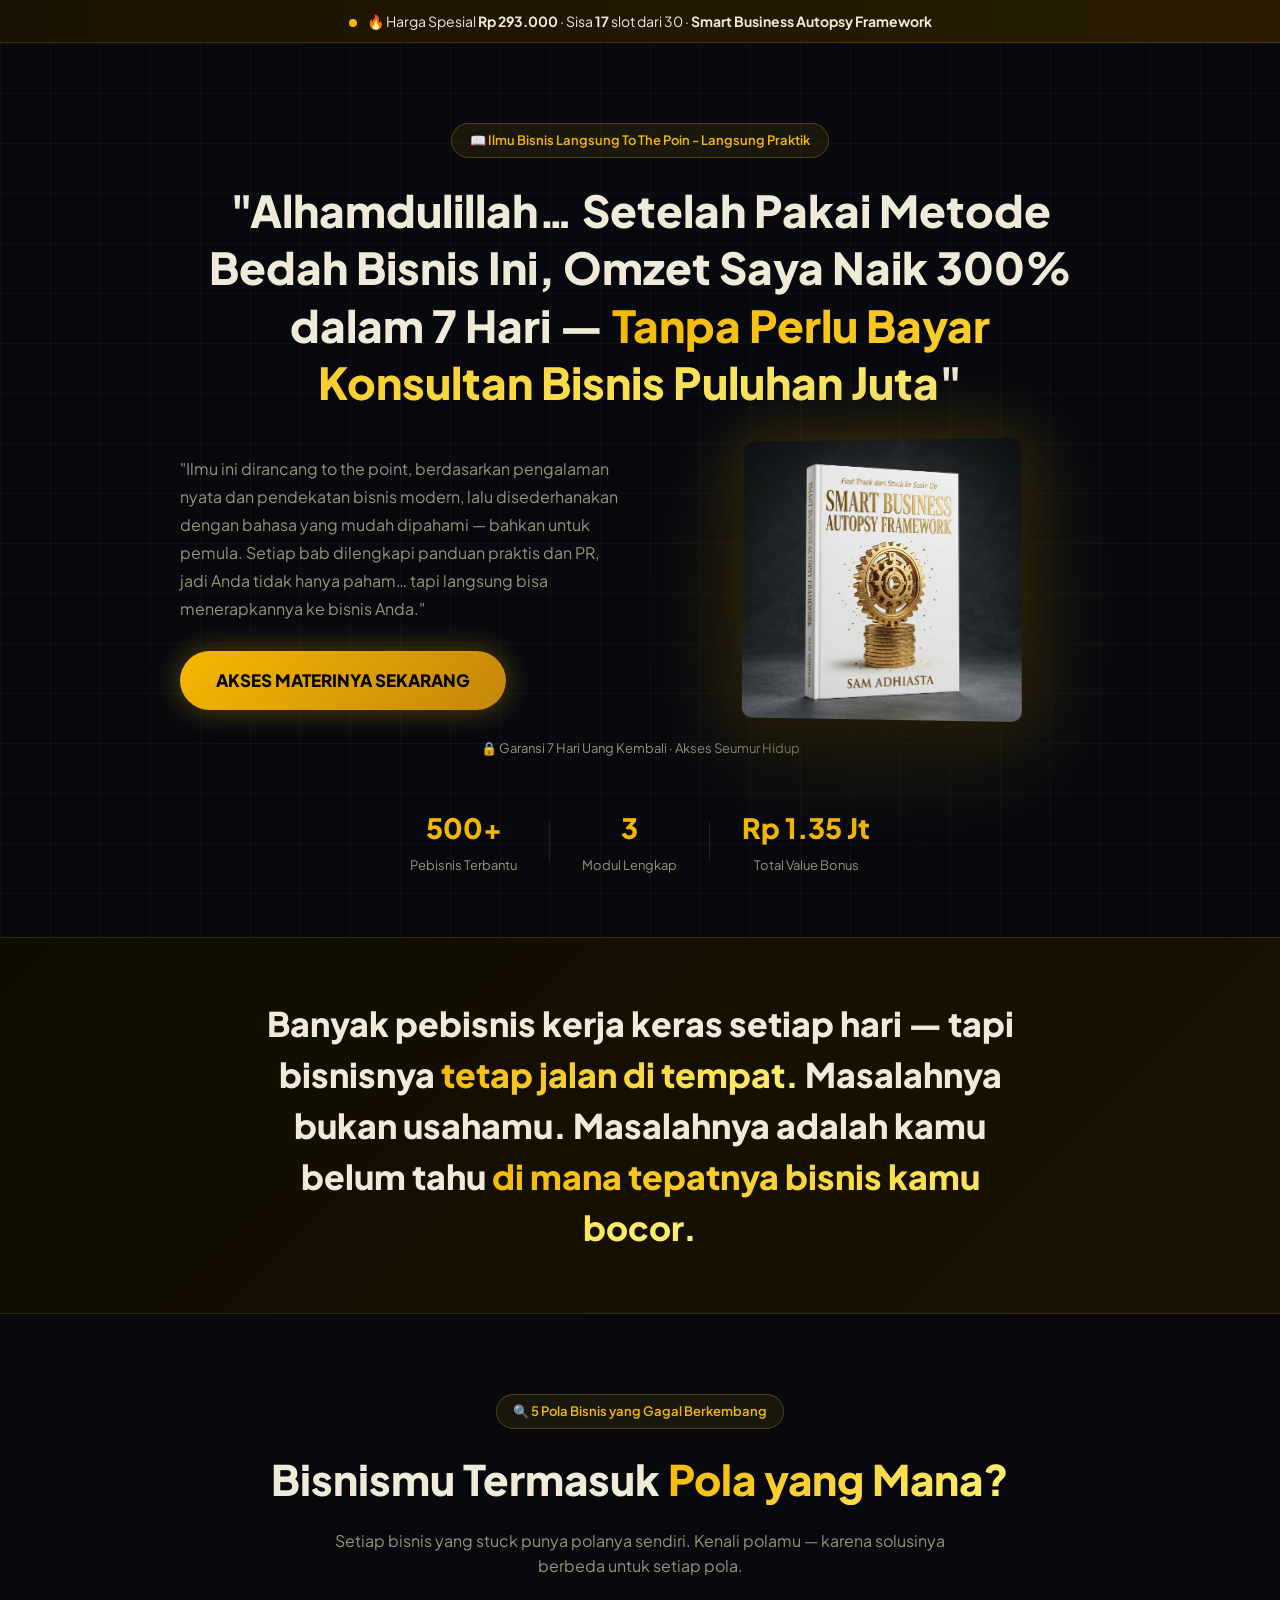
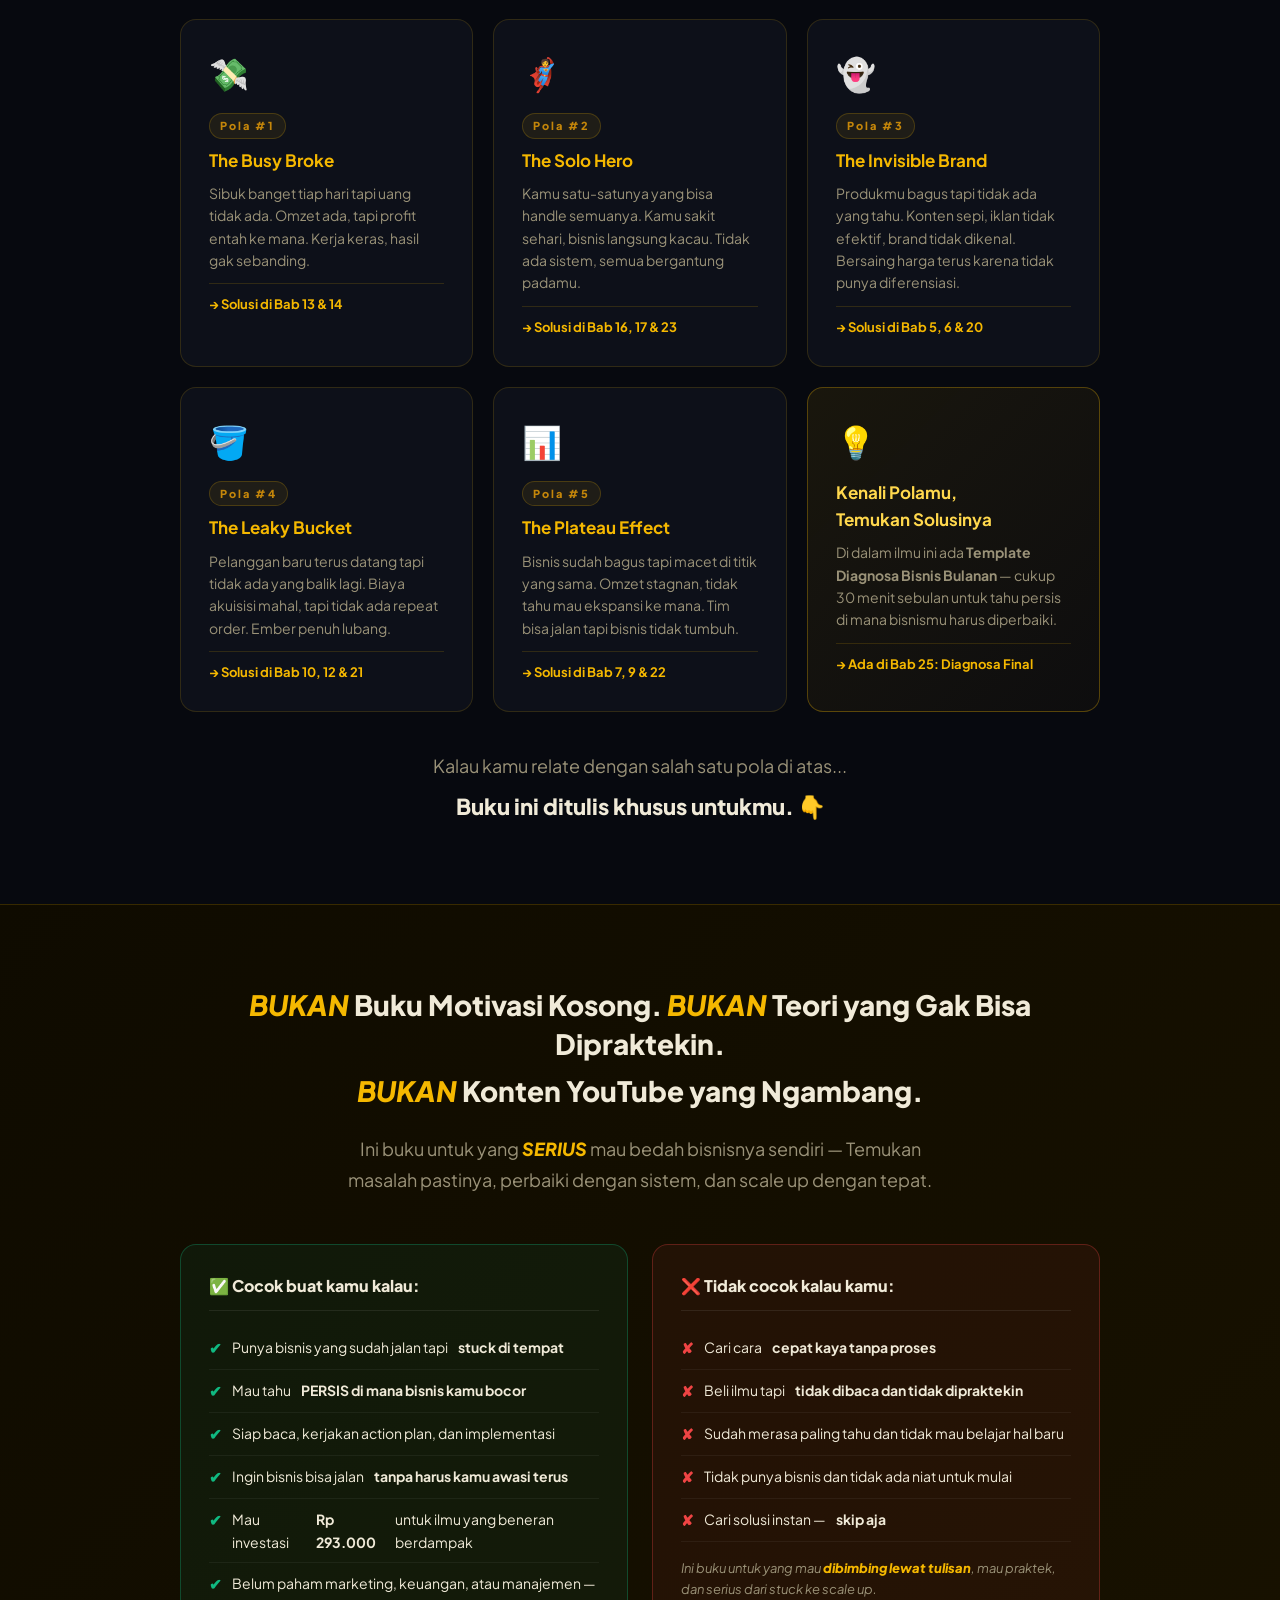
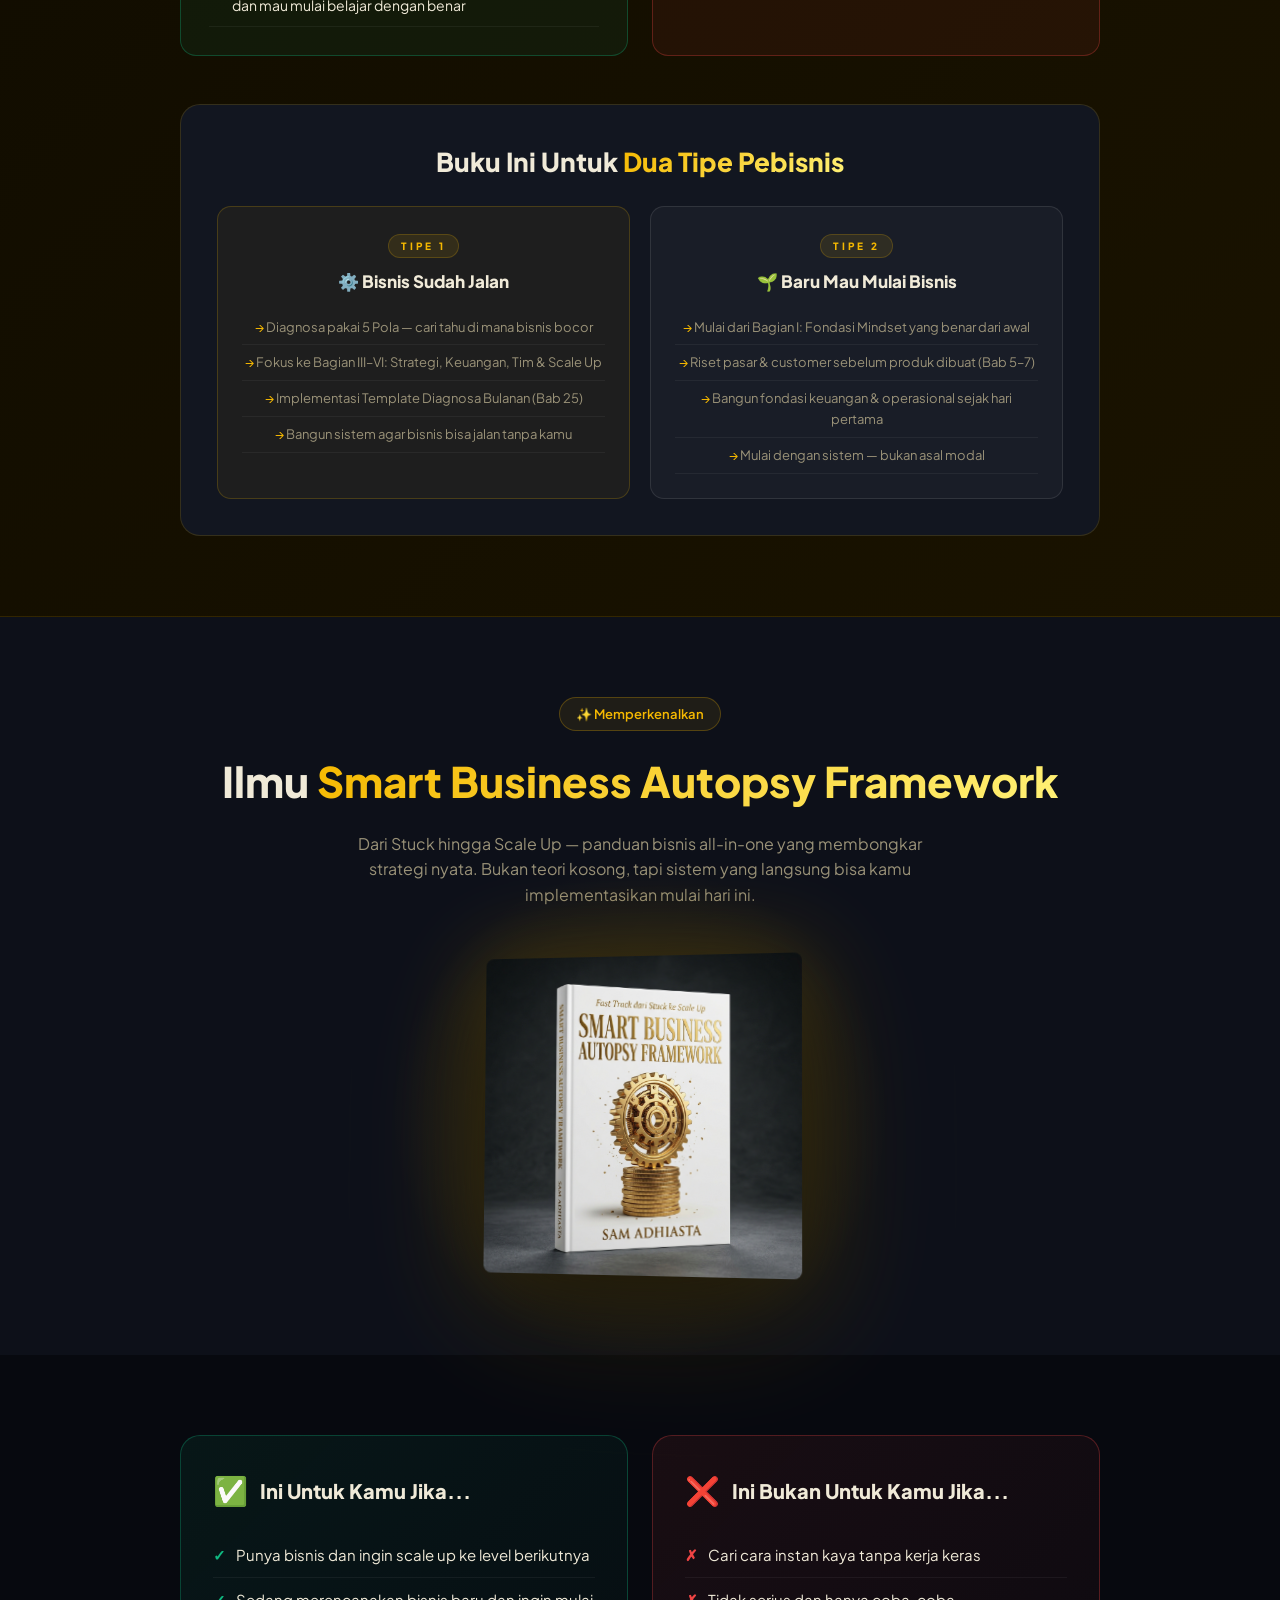
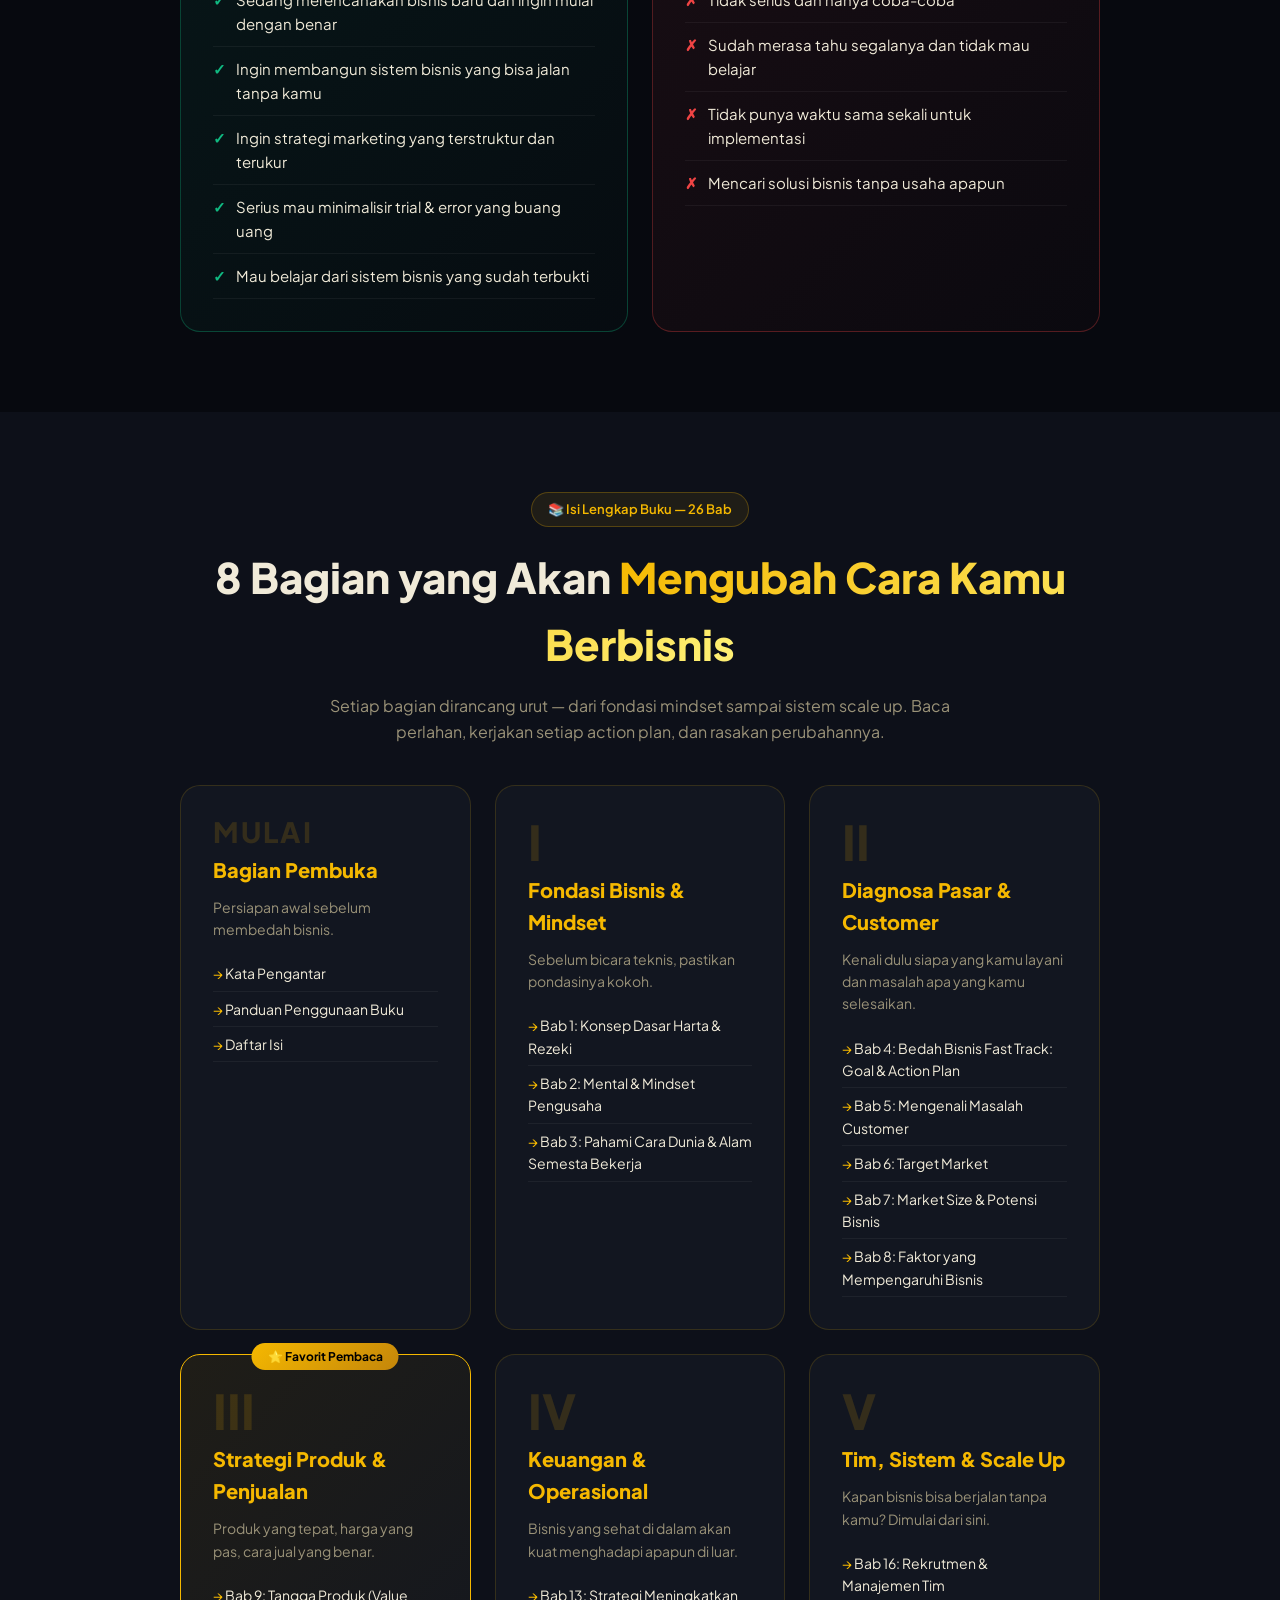
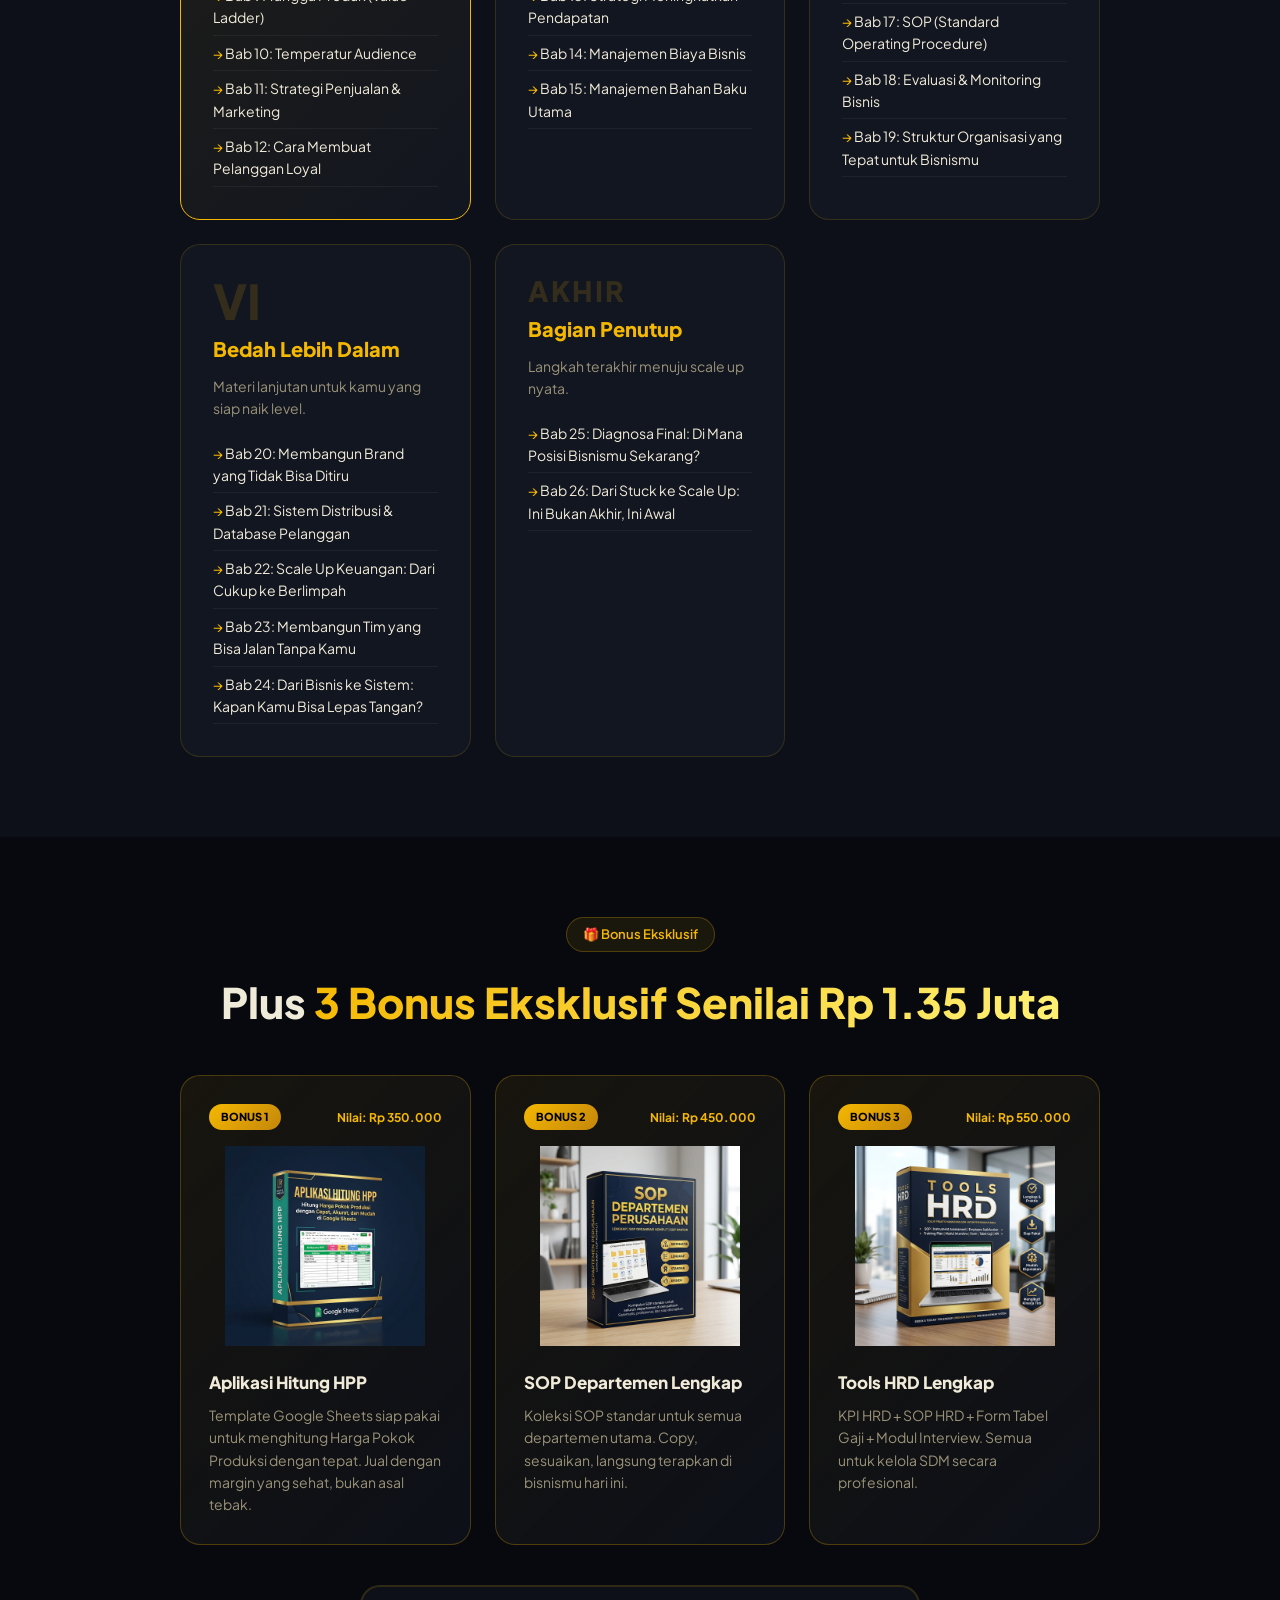
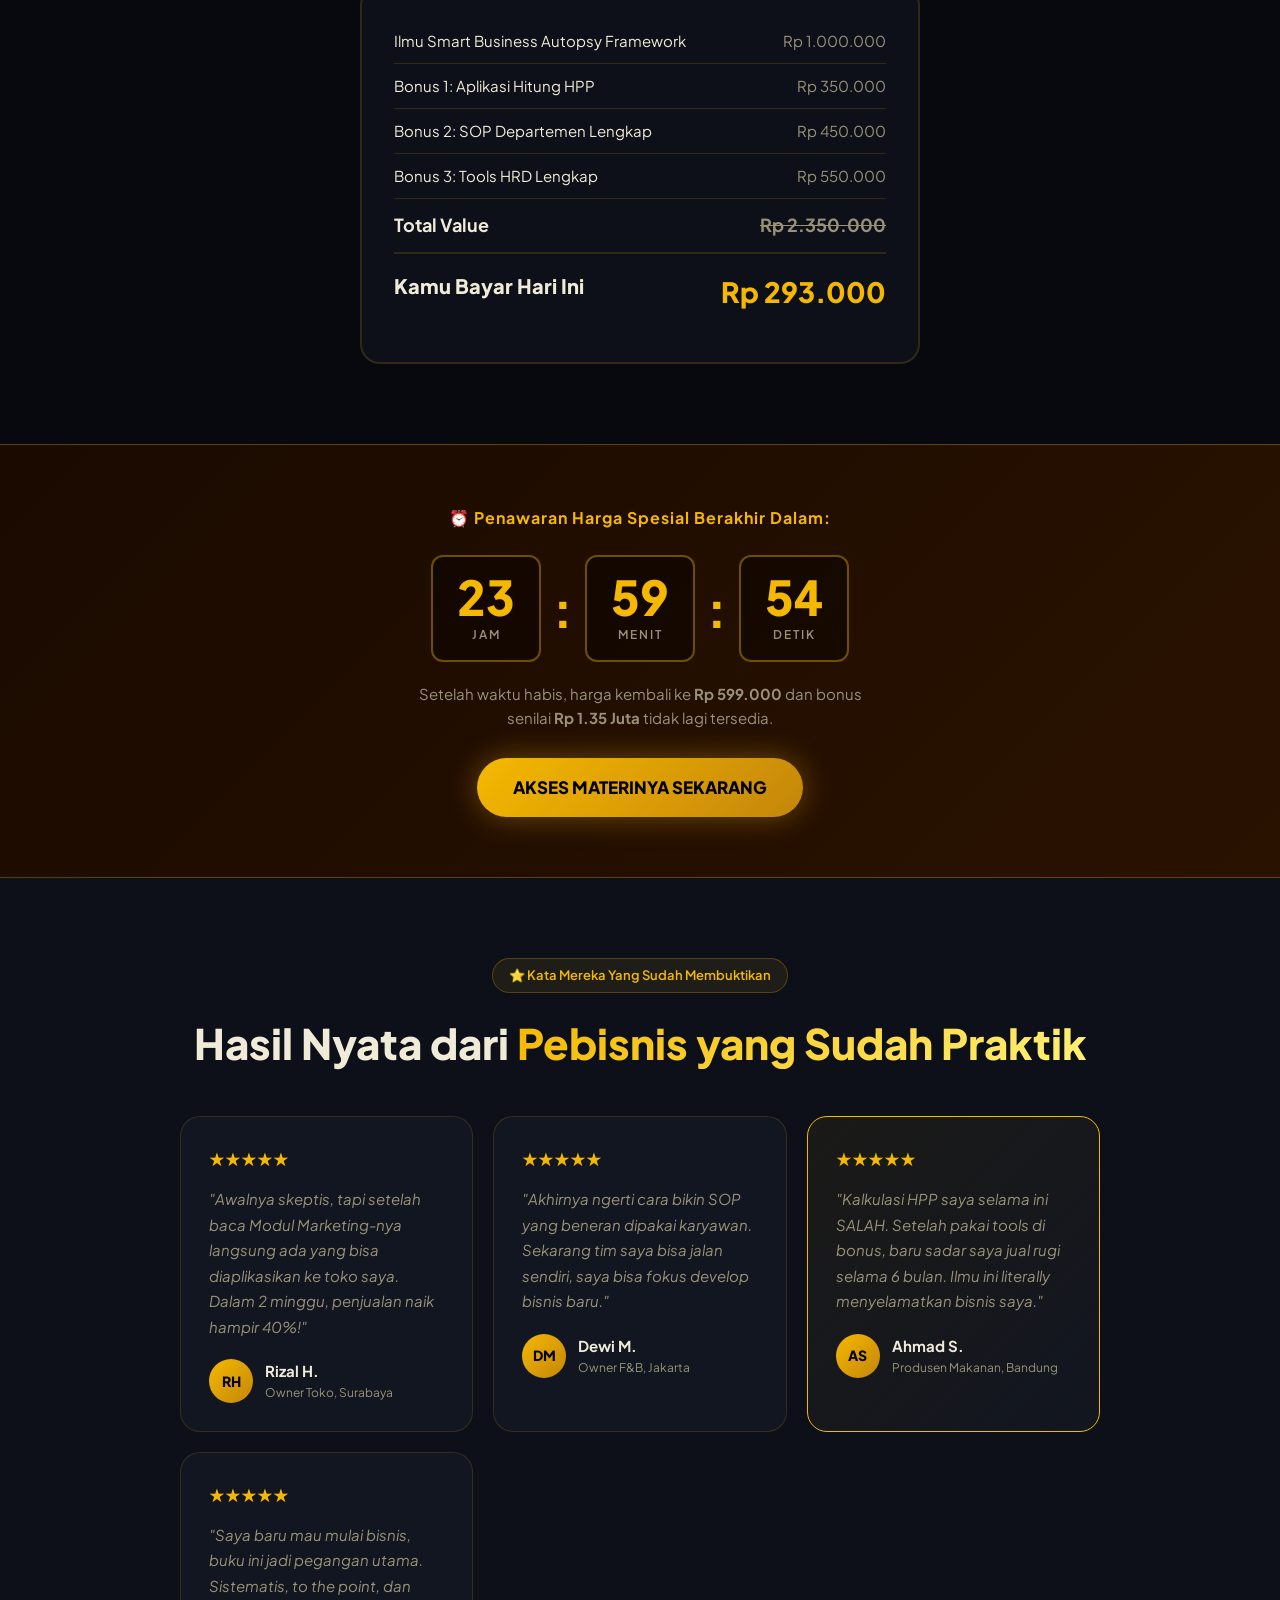
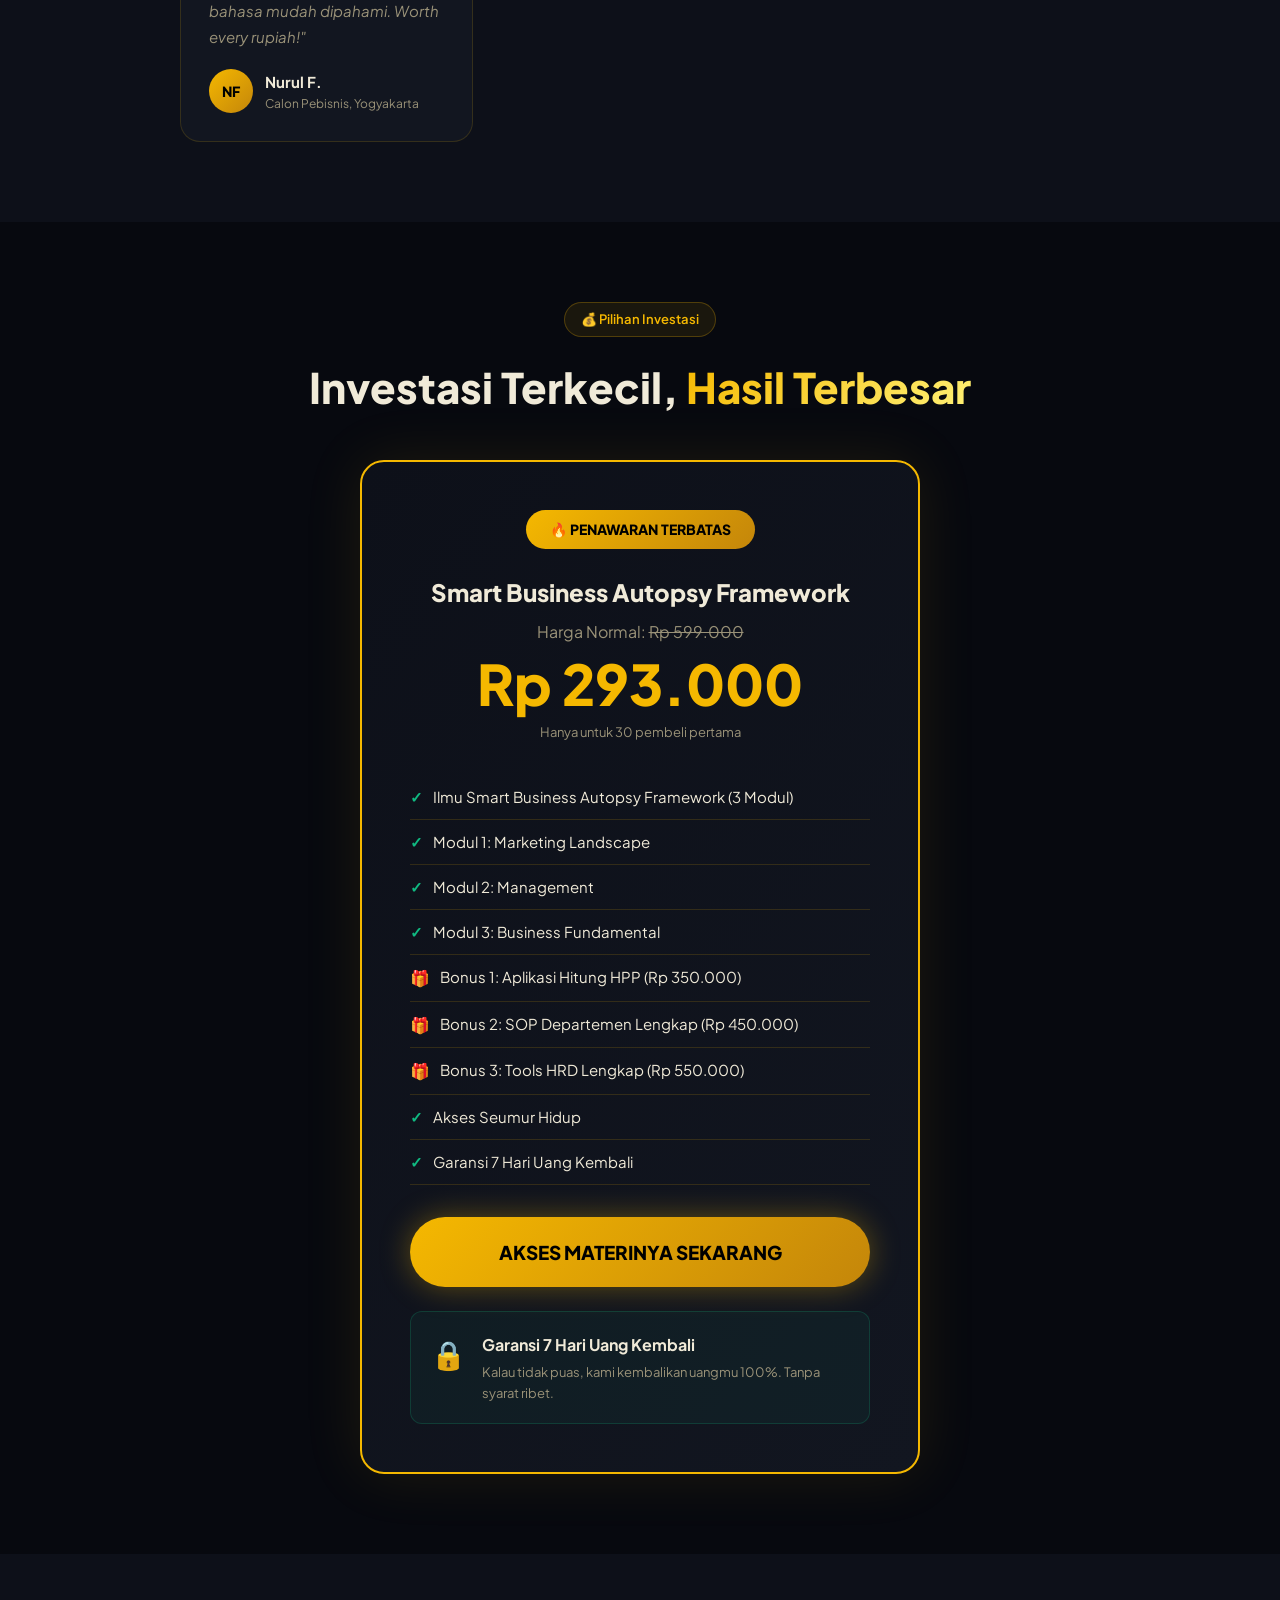
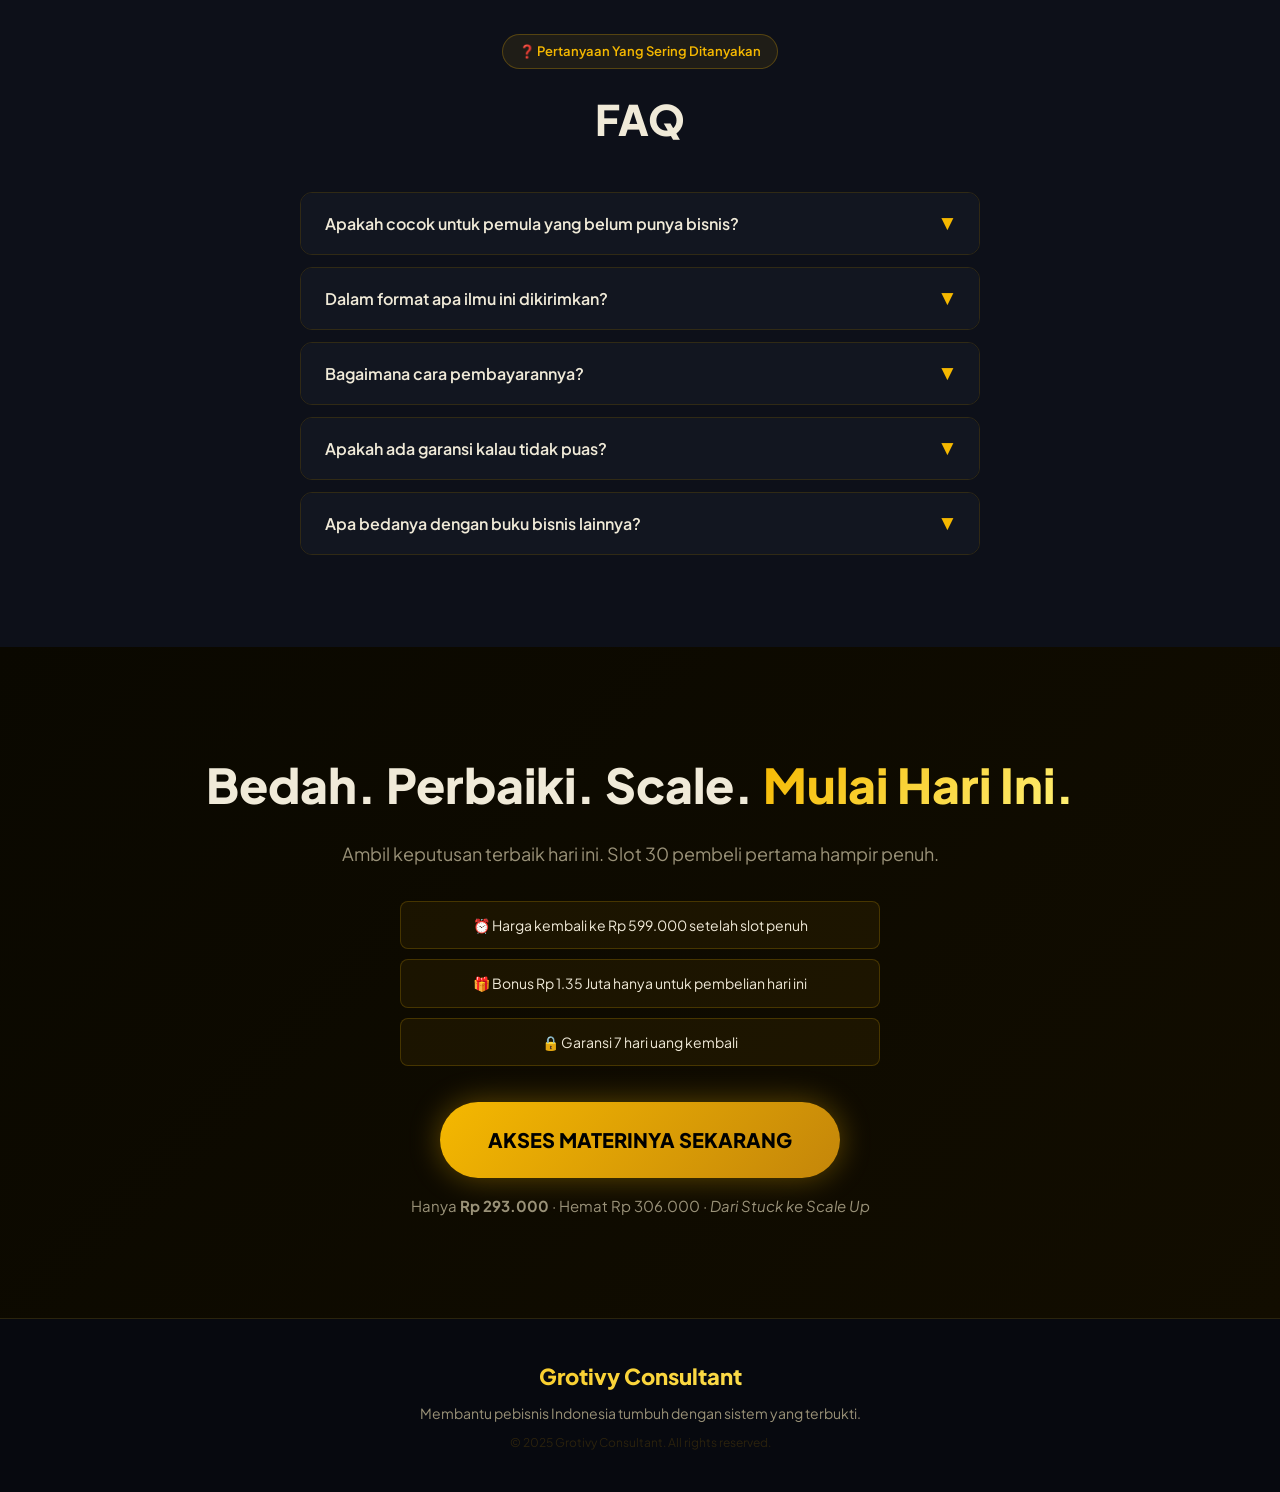
==== commit e13e9b85: "Update hero text and change footer brand to Grotivy Consultant" ====
--- a/index.html
+++ b/index.html
@@ -64,9 +64,9 @@
   <section class="hero" id="hero">
     <div class="hero-bg-grid"></div>
     <div class="container">
-      <div class="hero-badge">📖 Ilmu oleh Sam Adhiasta · Grotivy Consultant</div>
+      <div class="hero-badge">📖 Ilmu Bisnis Langsung To The Poin - Langsung Praktik</div>
       <h1 class="hero-title" style="font-size: clamp(28px, 4vw, 44px); line-height: 1.3;">
-        "Alhamdulillah… Setelah Pakai Metode Bedah Bisnis Ini, Omzet Saya Naik 300% dalam 7 Hari — <span class="gradient-text">Tanpa Perlu Bayar Konsultan Puluhan Juta</span>"
+        "Alhamdulillah… Setelah Pakai Metode Bedah Bisnis Ini, Omzet Saya Naik 300% dalam 7 Hari — <span class="gradient-text">Tanpa Perlu Bayar Konsultan Bisnis Puluhan Juta</span>"
       </h1>
       <div class="hero-body-grid">
         <div class="hero-body-left">
@@ -518,9 +518,9 @@
 
   <footer class="footer">
     <div class="container">
-      <div class="footer-brand">Samudra Store</div>
+      <div class="footer-brand">Grotivy Consultant</div>
       <p class="footer-tagline">Membantu pebisnis Indonesia tumbuh dengan sistem yang terbukti.</p>
-      <p class="footer-copy">© 2025 Samudra Store. All rights reserved.</p>
+      <p class="footer-copy">© 2025 Grotivy Consultant. All rights reserved.</p>
     </div>
   </footer>
 
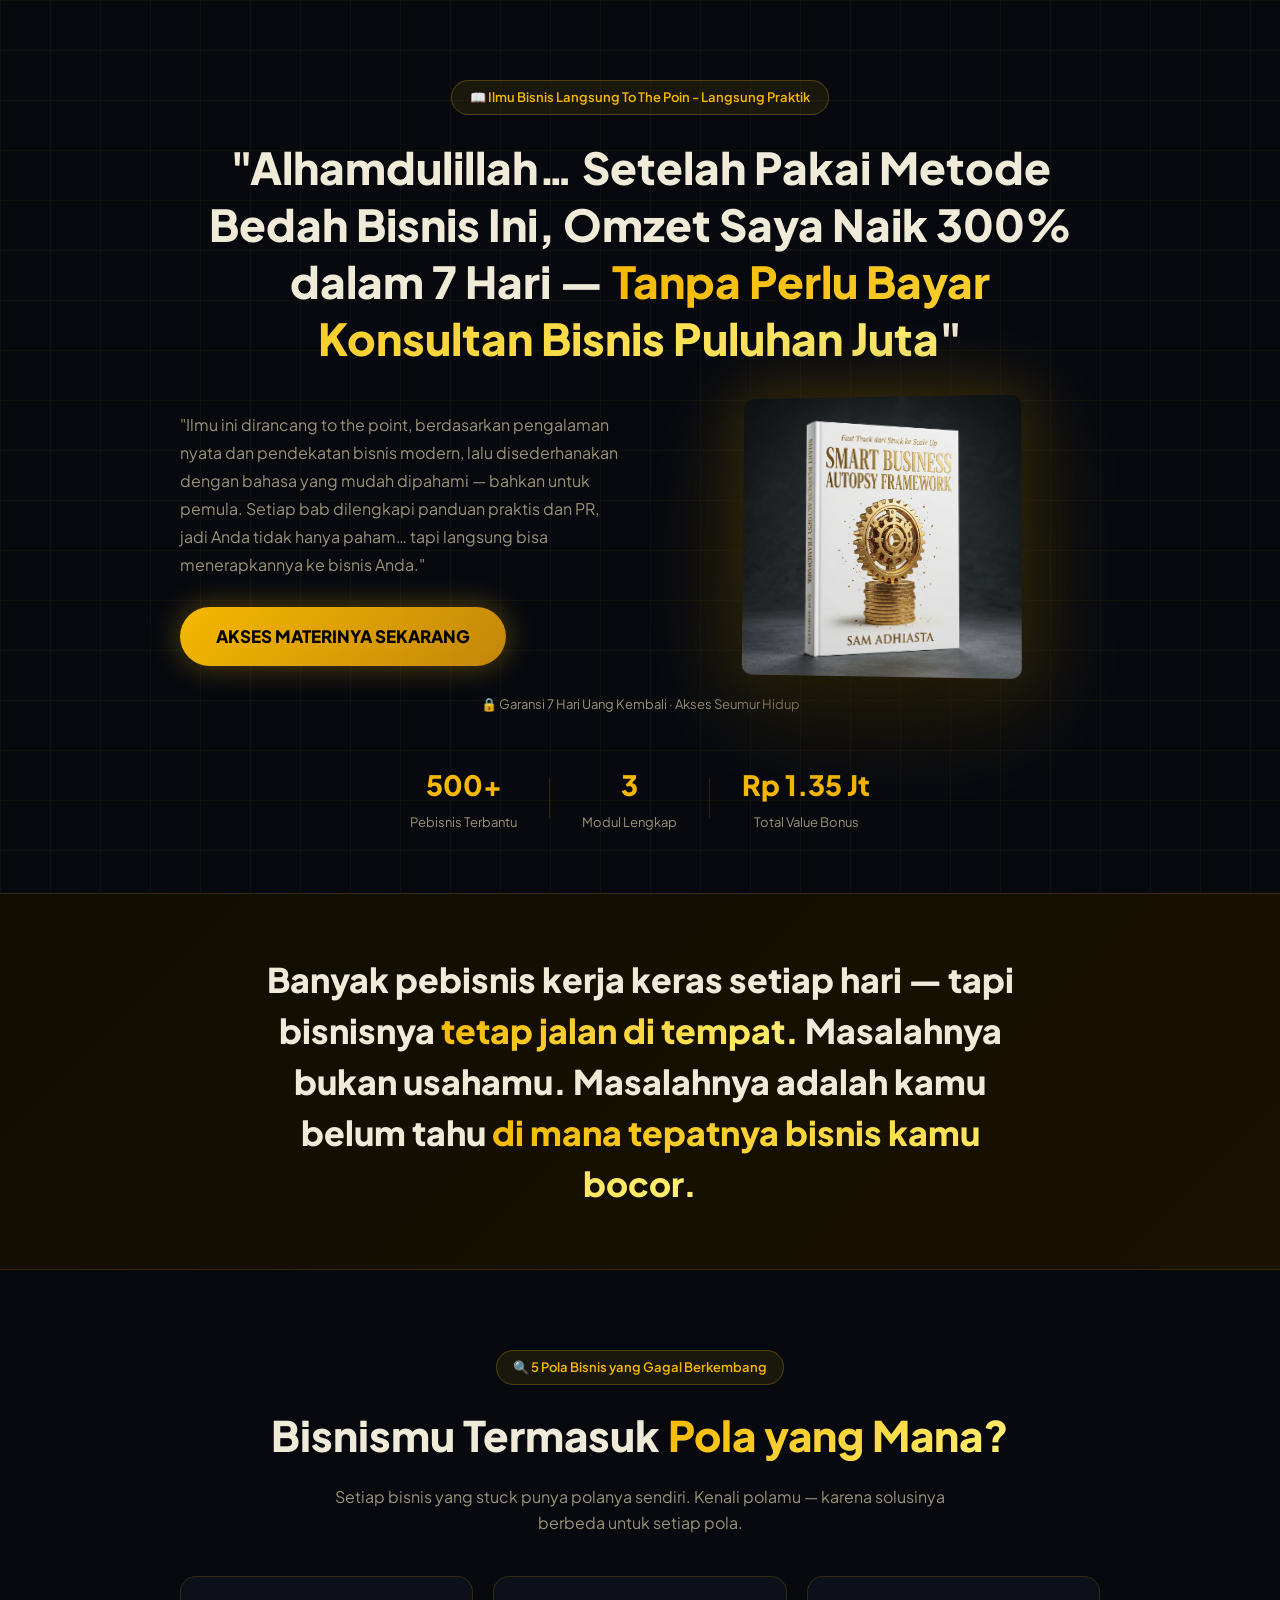
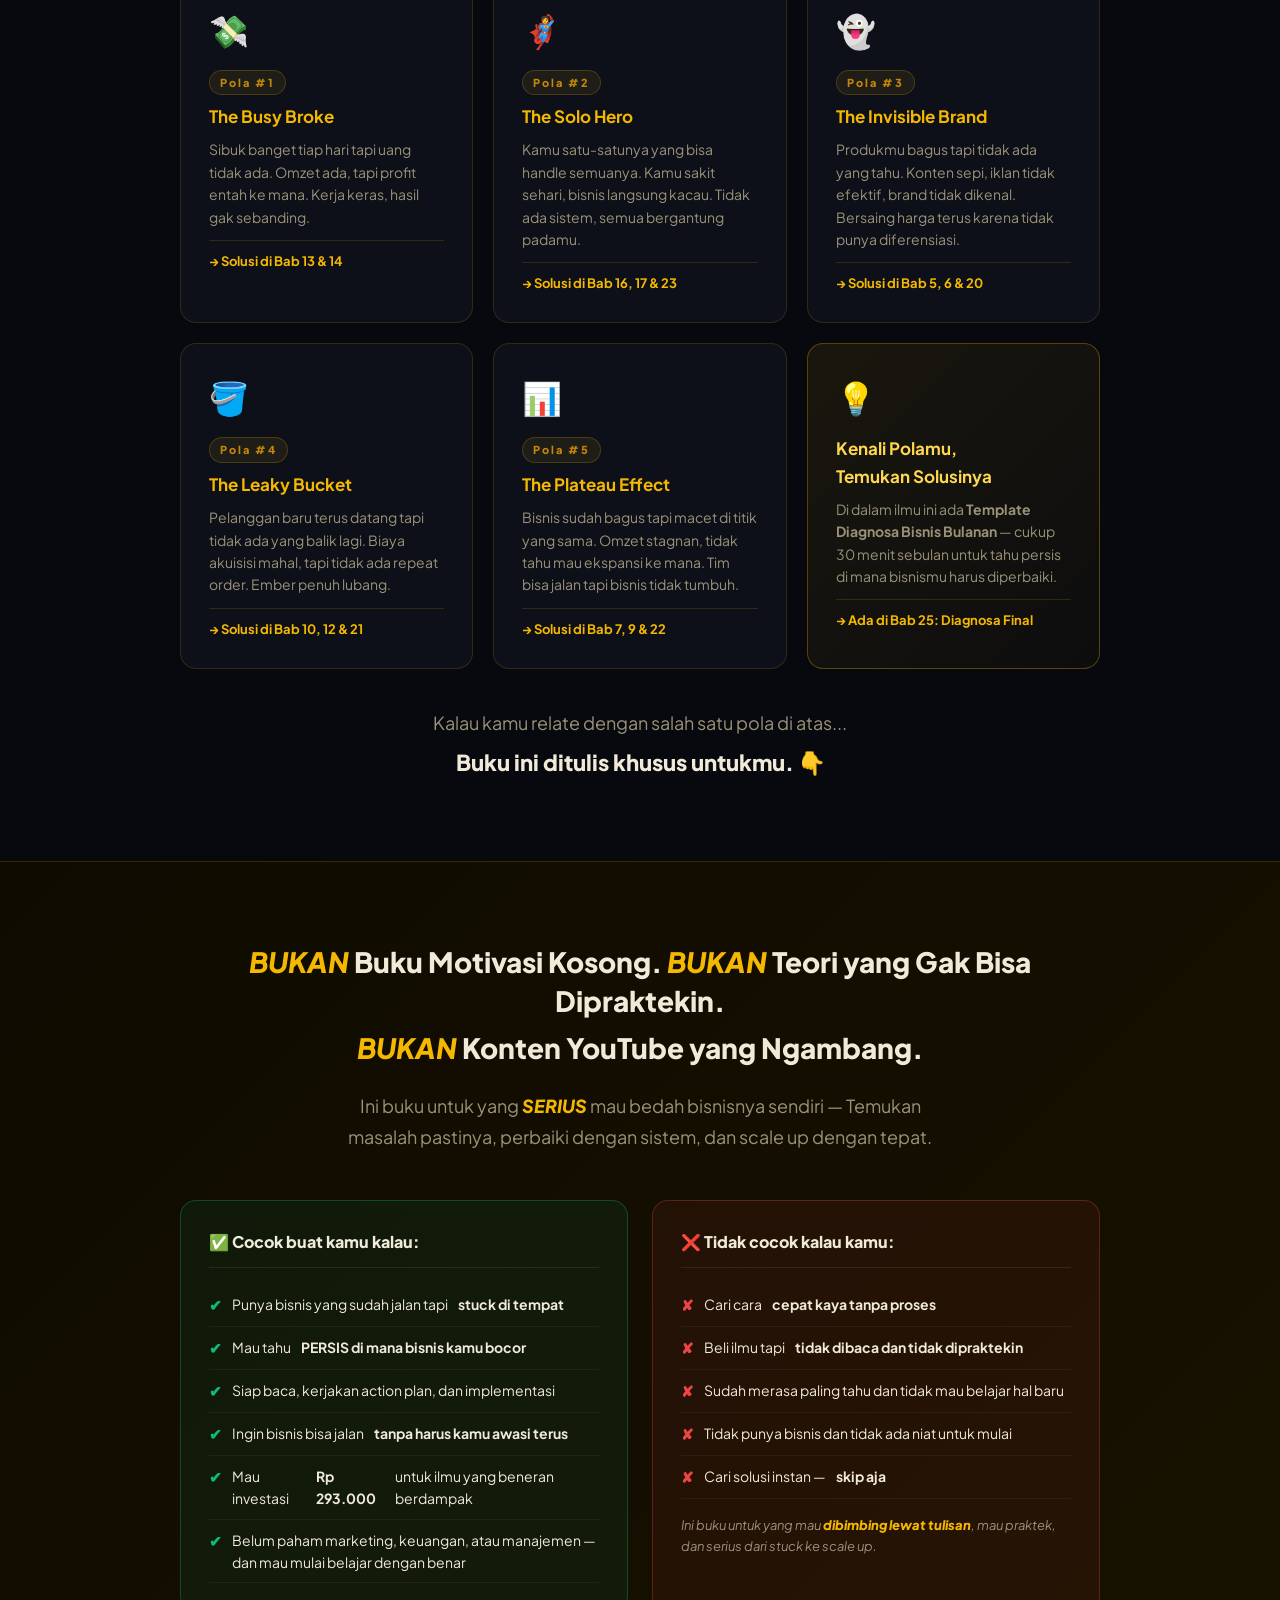
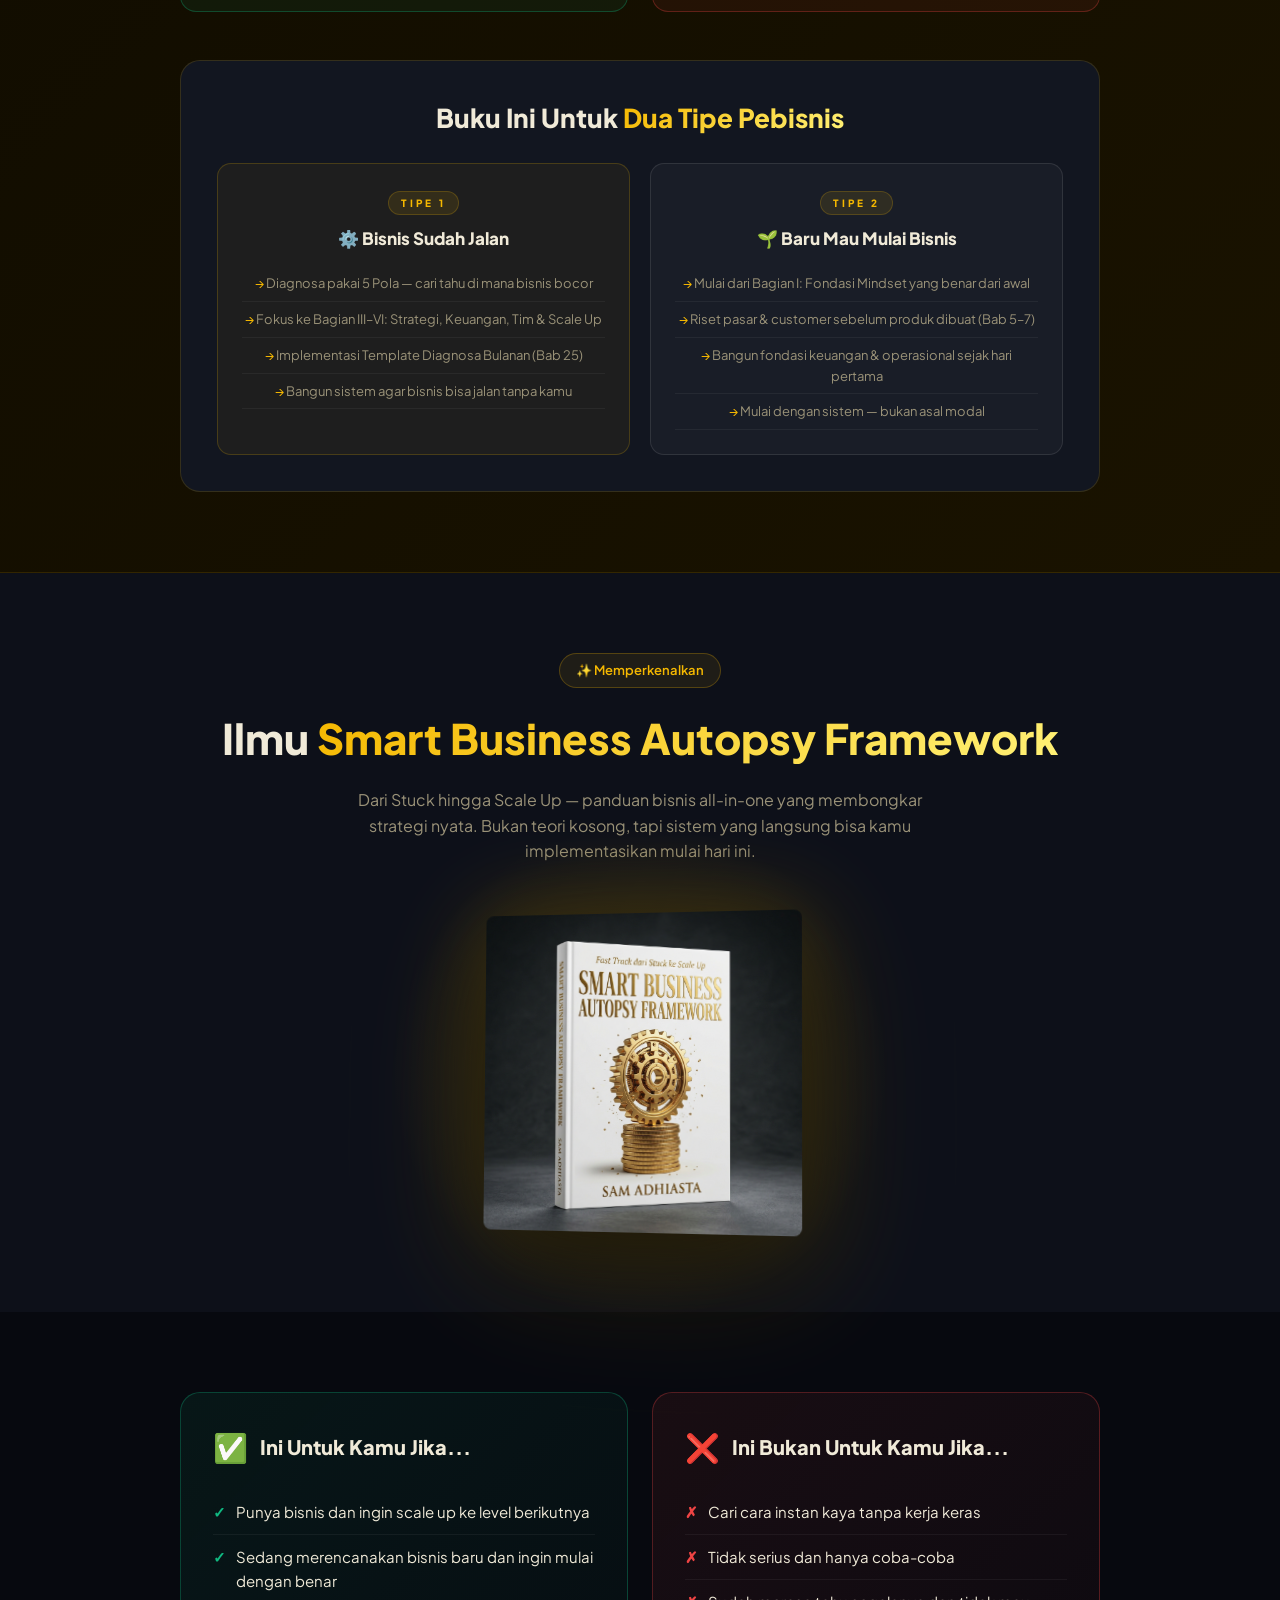
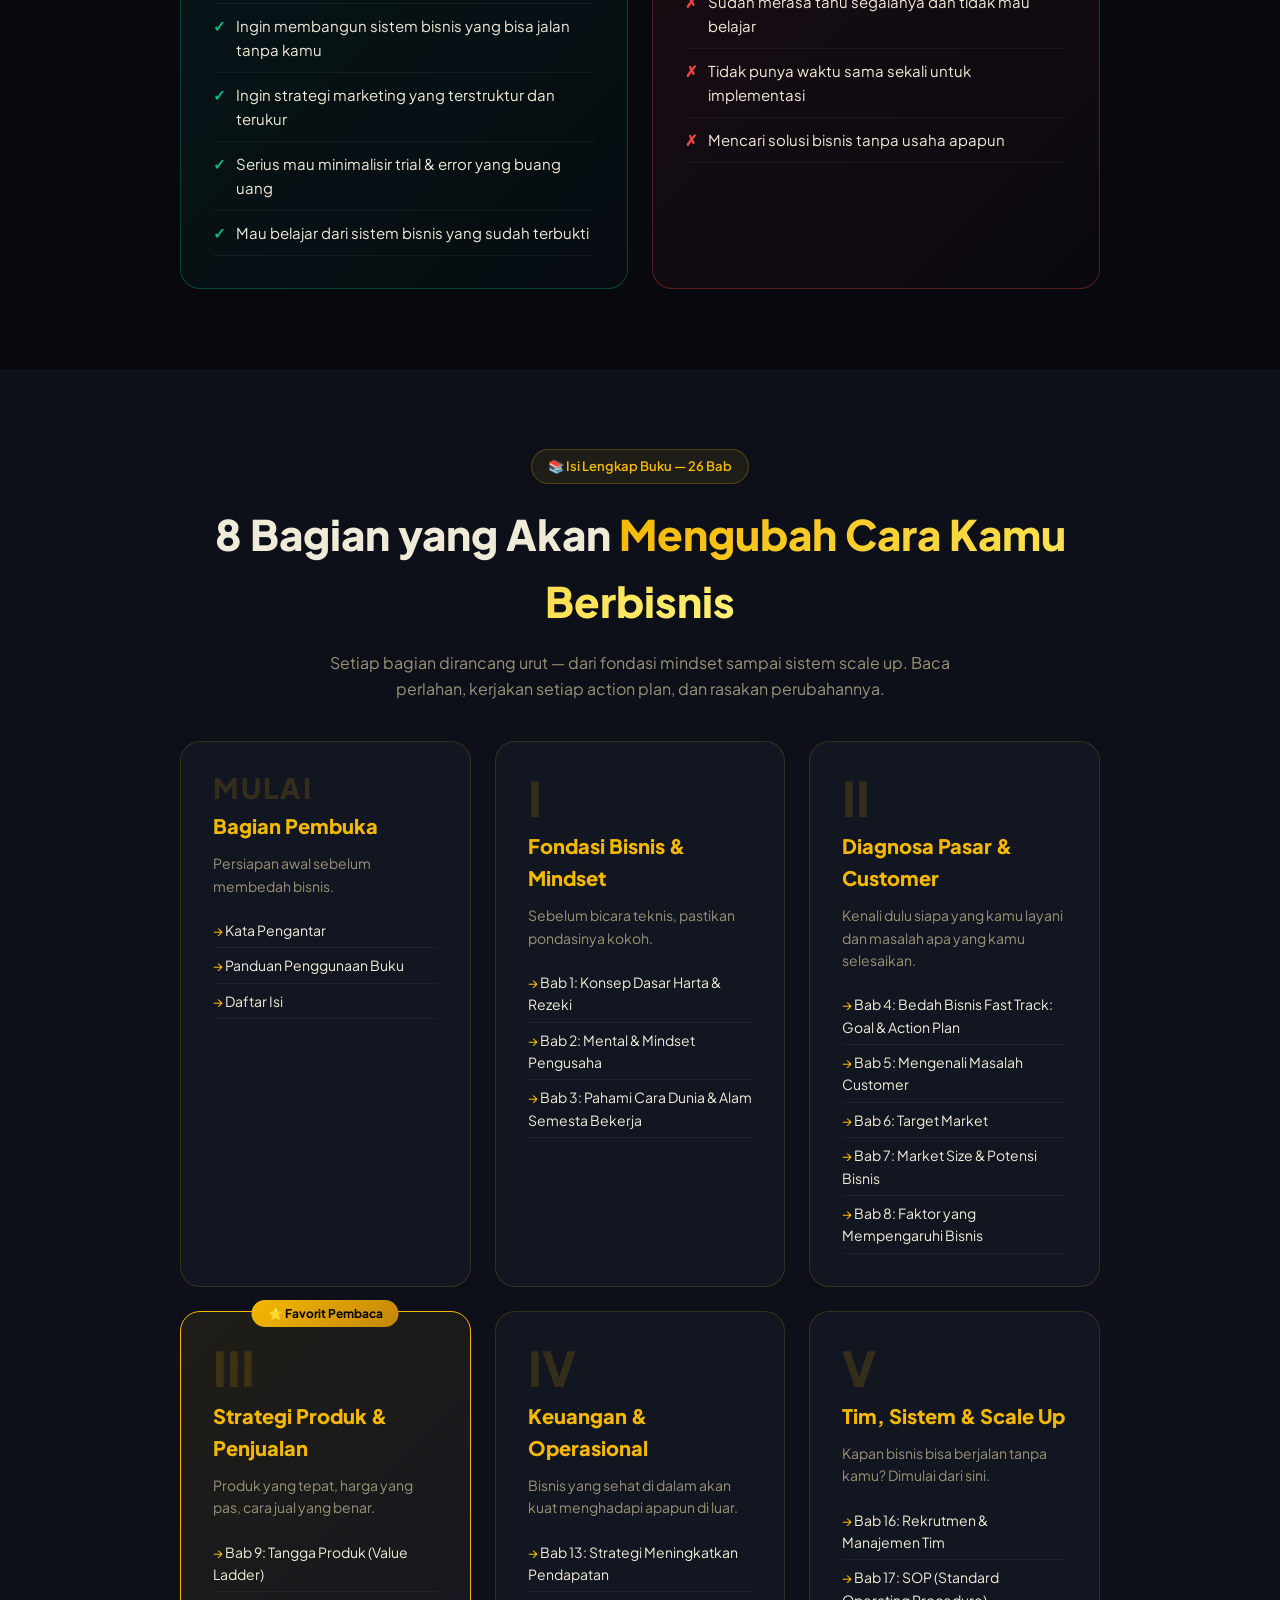
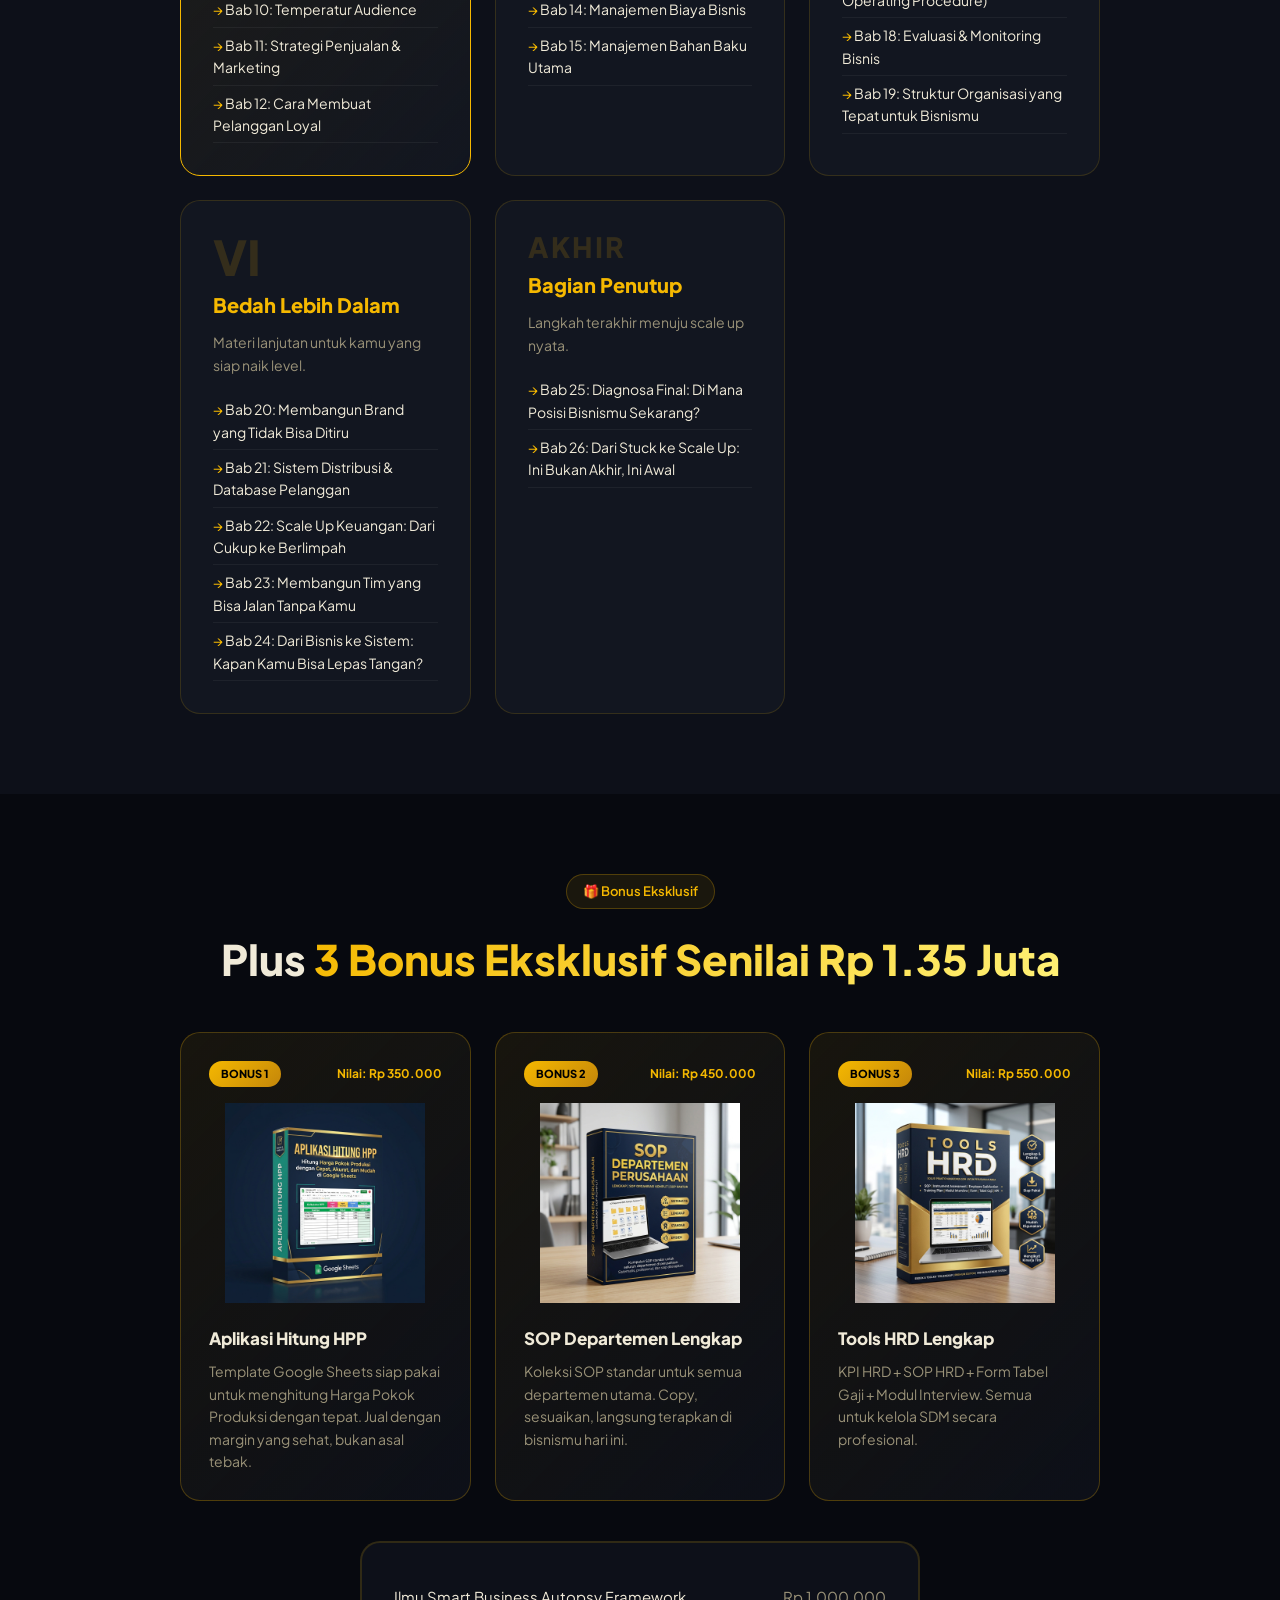
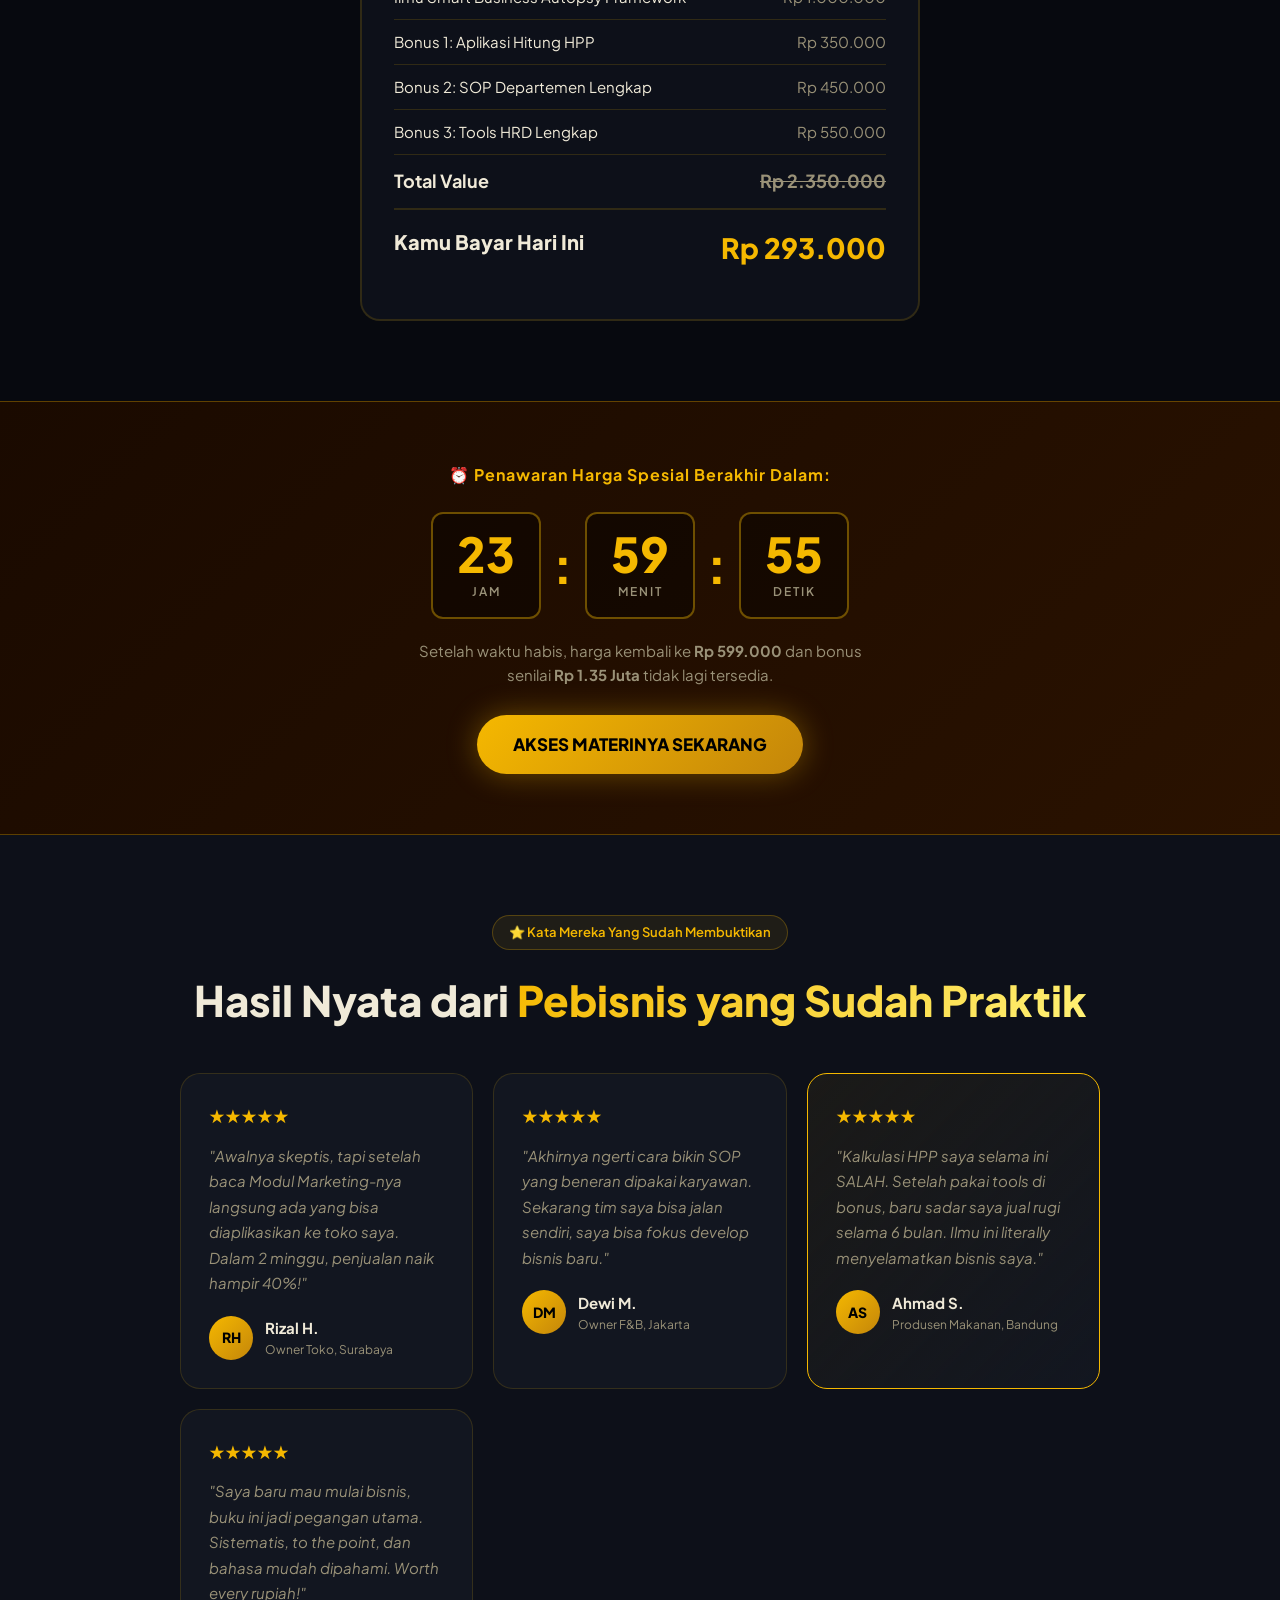
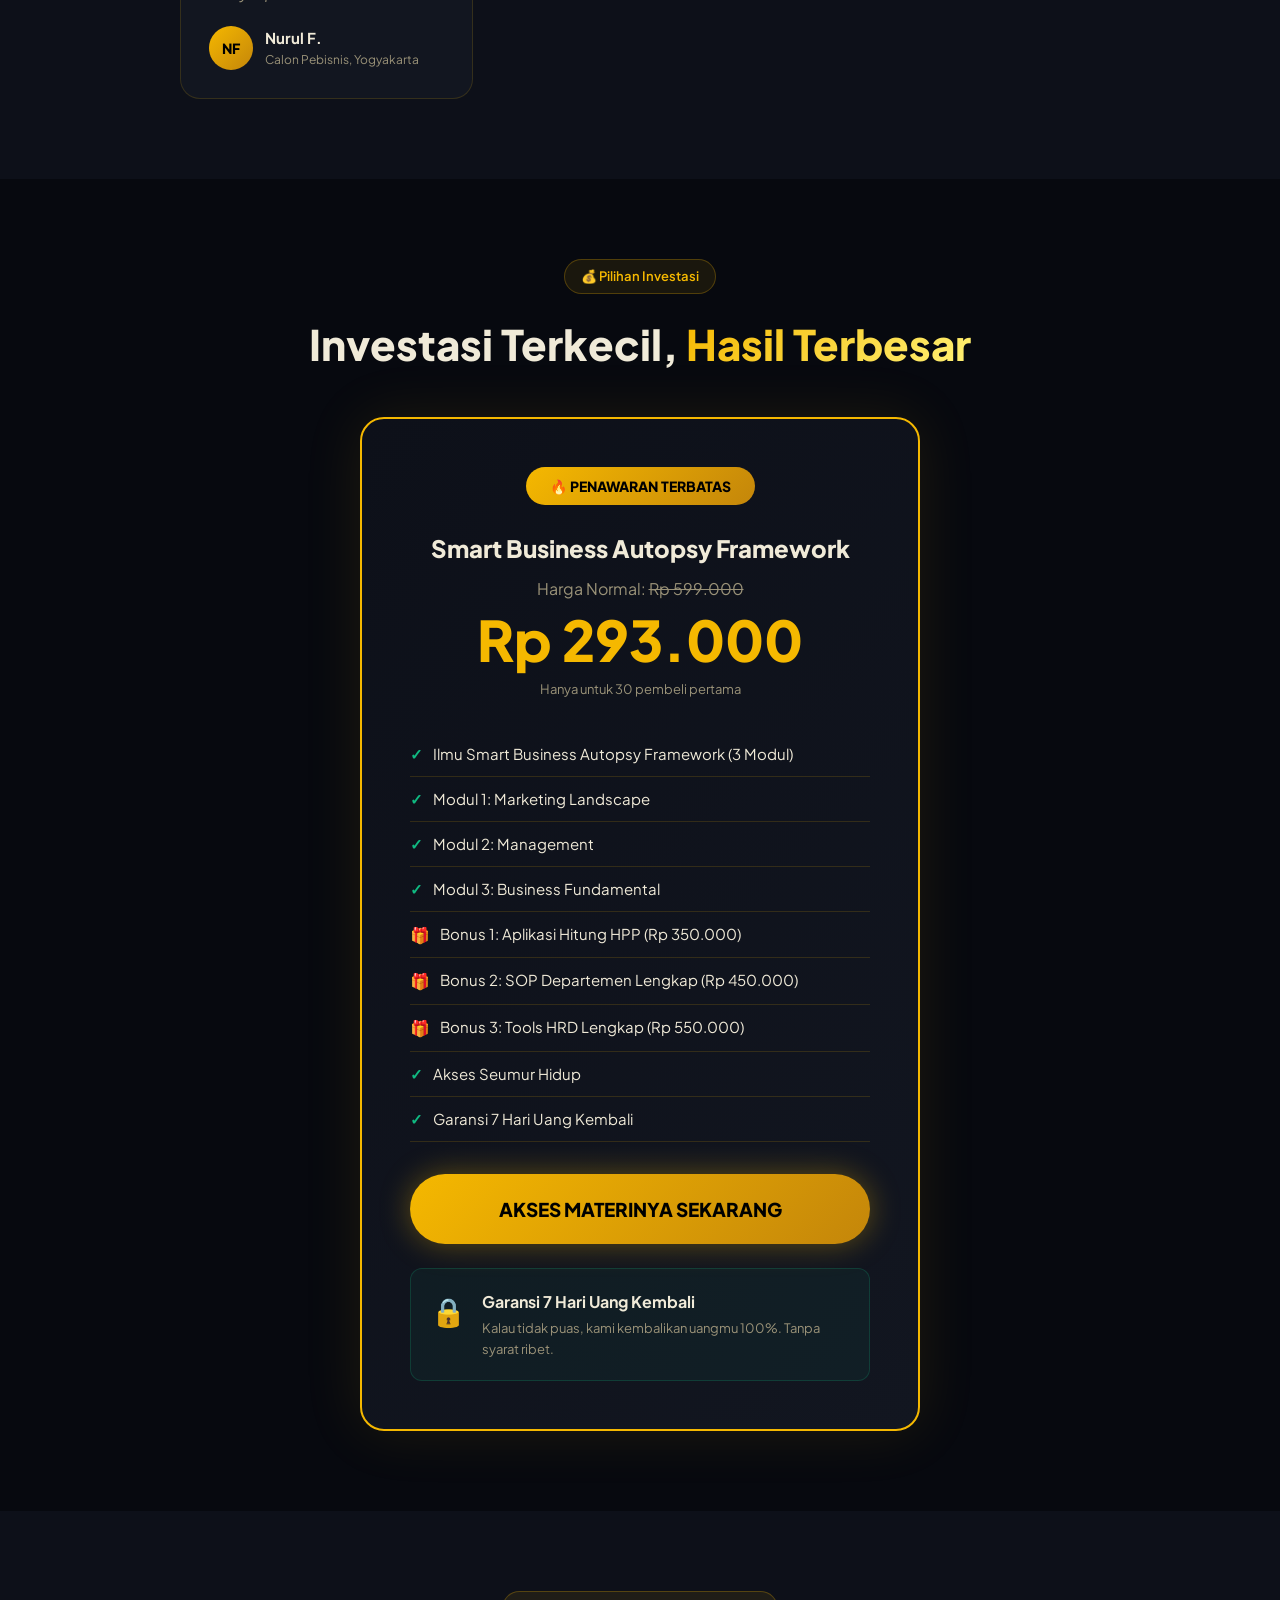
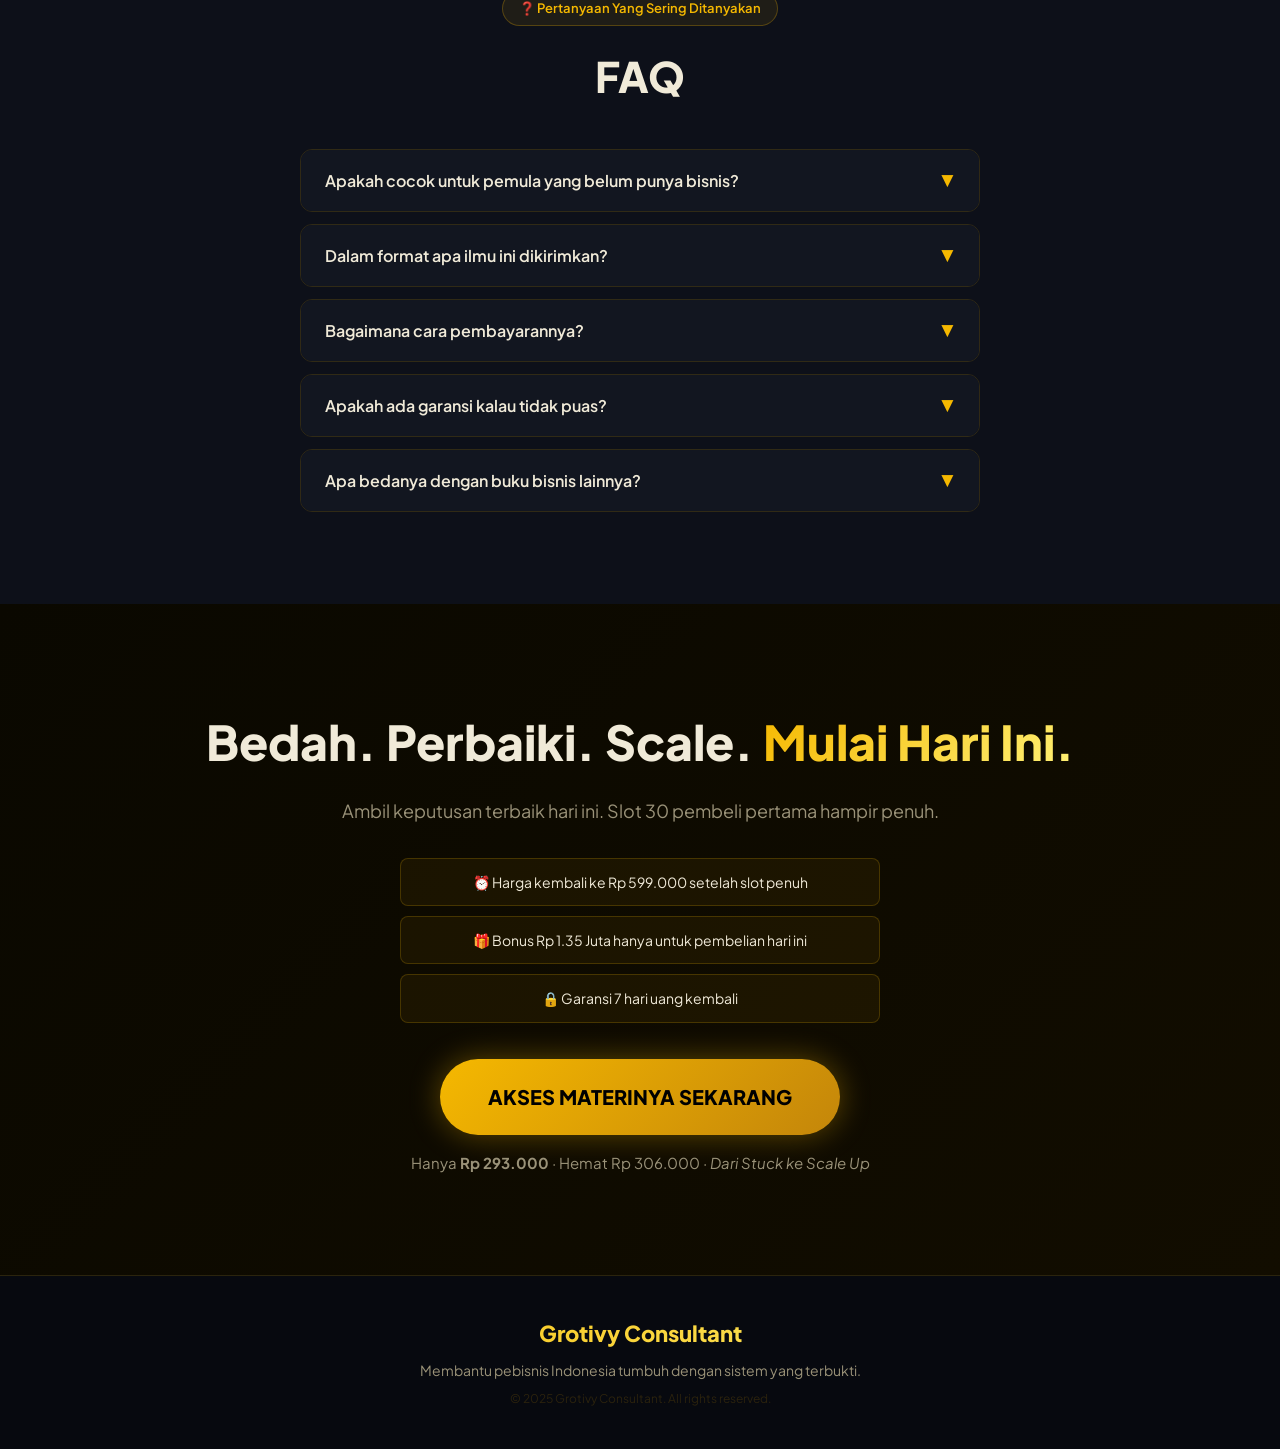
==== commit 9f10fac7: "Remove announcement bar from the top of the page" ====
--- a/index.html
+++ b/index.html
@@ -56,10 +56,7 @@
 </head>
 <body>
 
-  <div class="announcement-bar">
-    <span class="pulse-dot"></span>
-    🔥 Harga Spesial <strong>Rp 293.000</strong> · Sisa <strong id="slot-count">17</strong> slot dari 30 · <strong>Smart Business Autopsy Framework</strong>
-  </div>
+
 
   <section class="hero" id="hero">
     <div class="hero-bg-grid"></div>
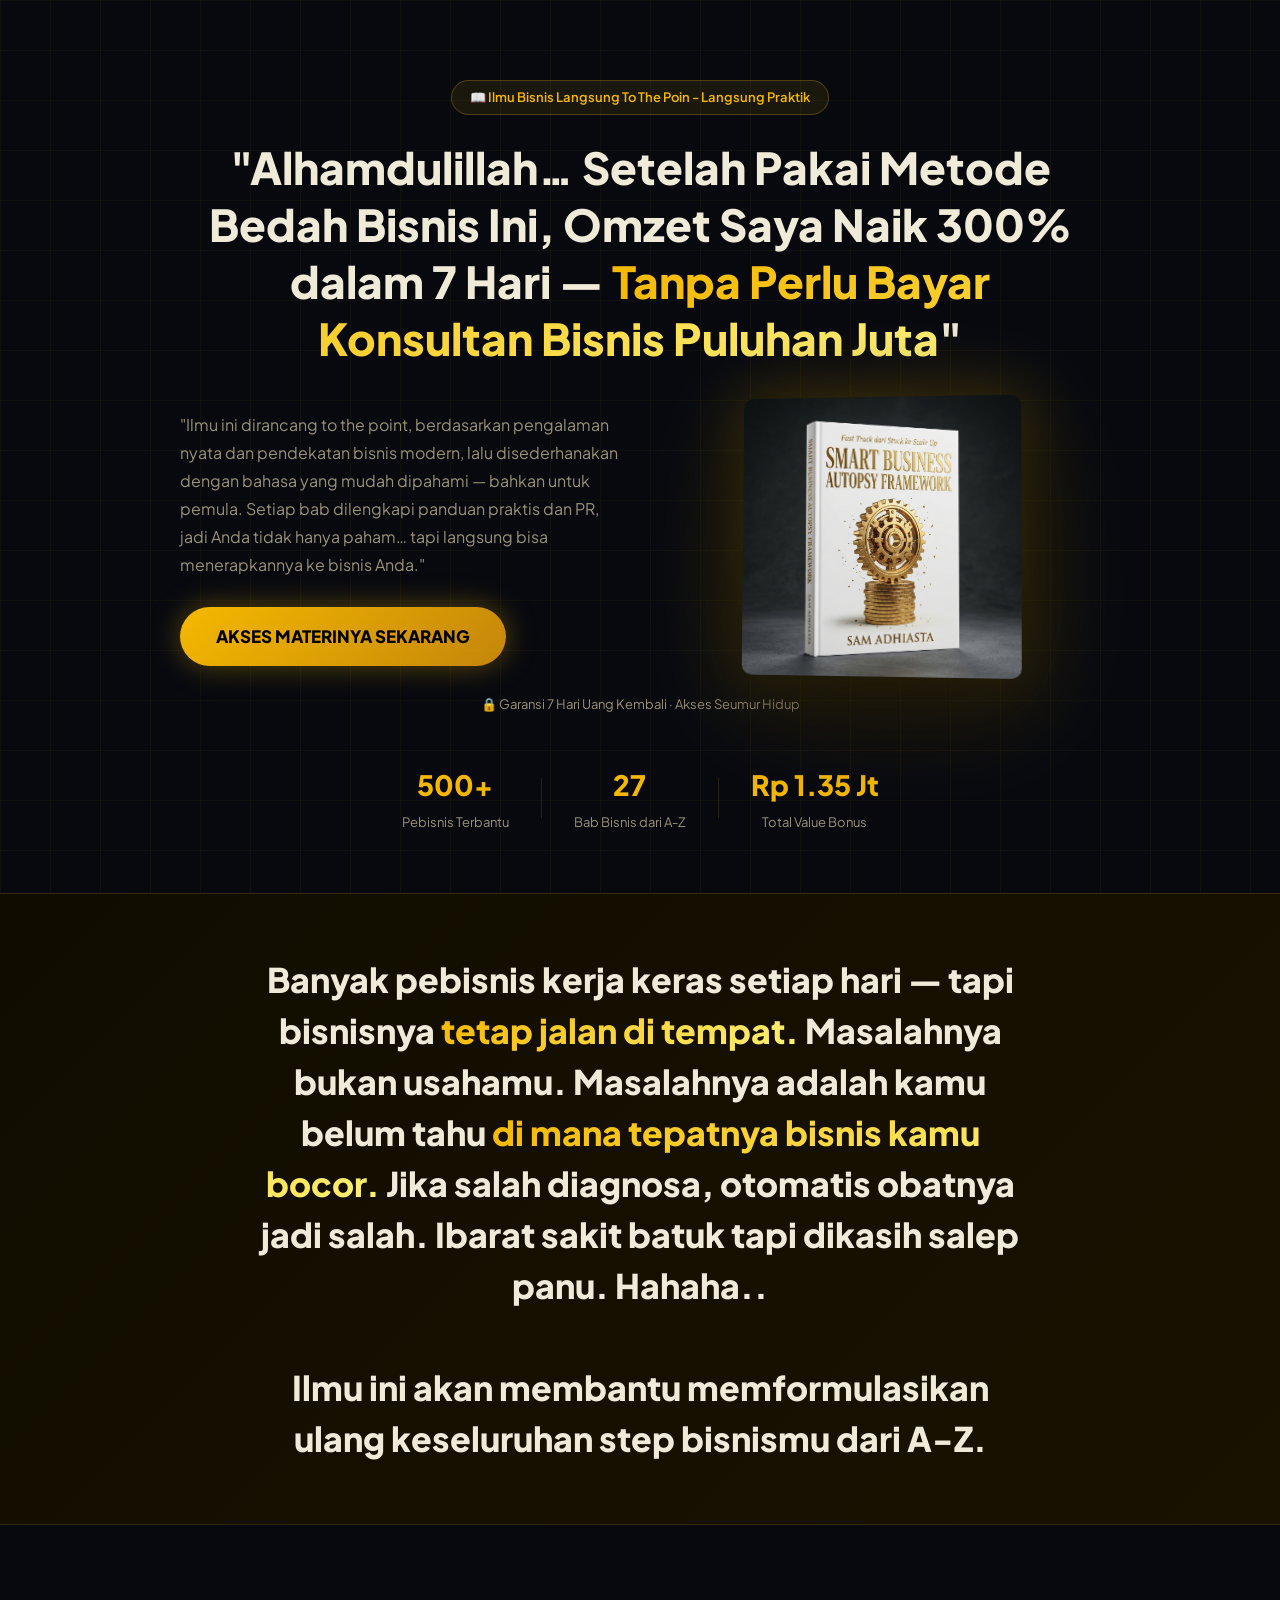
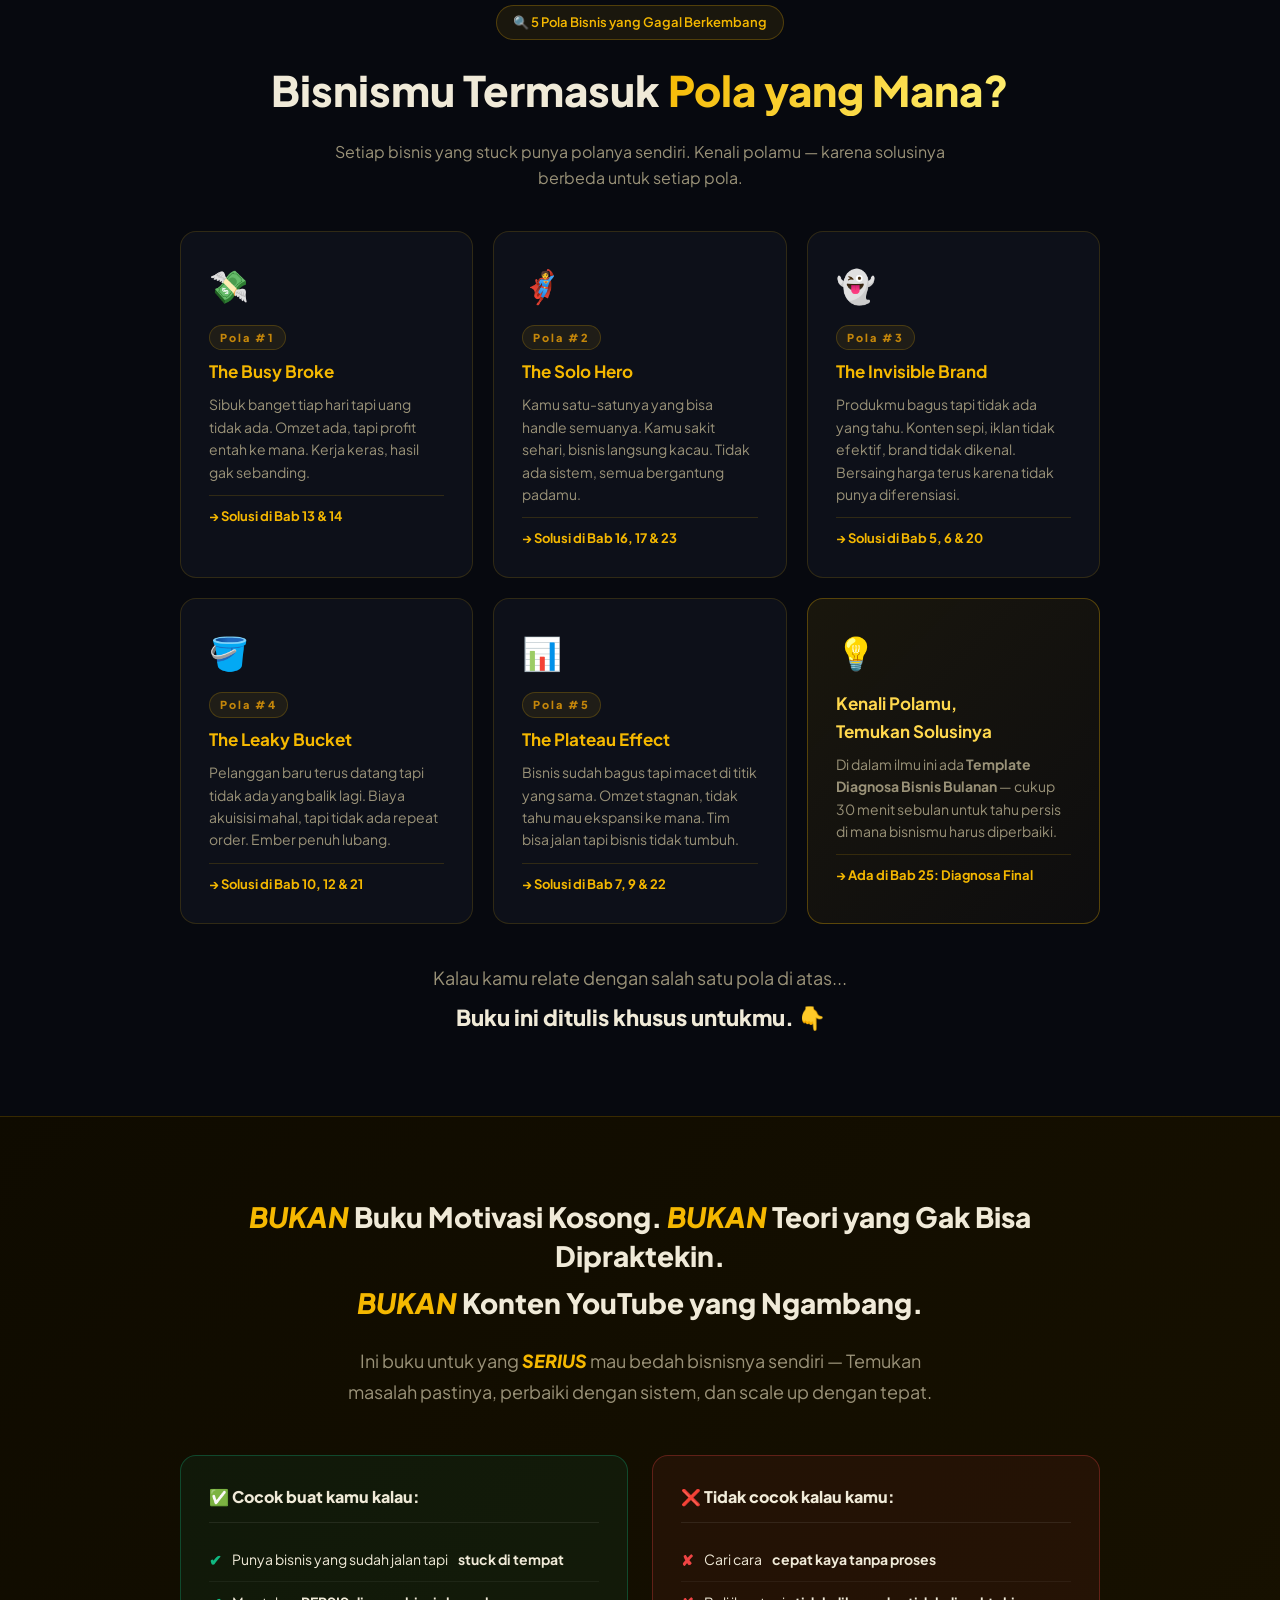
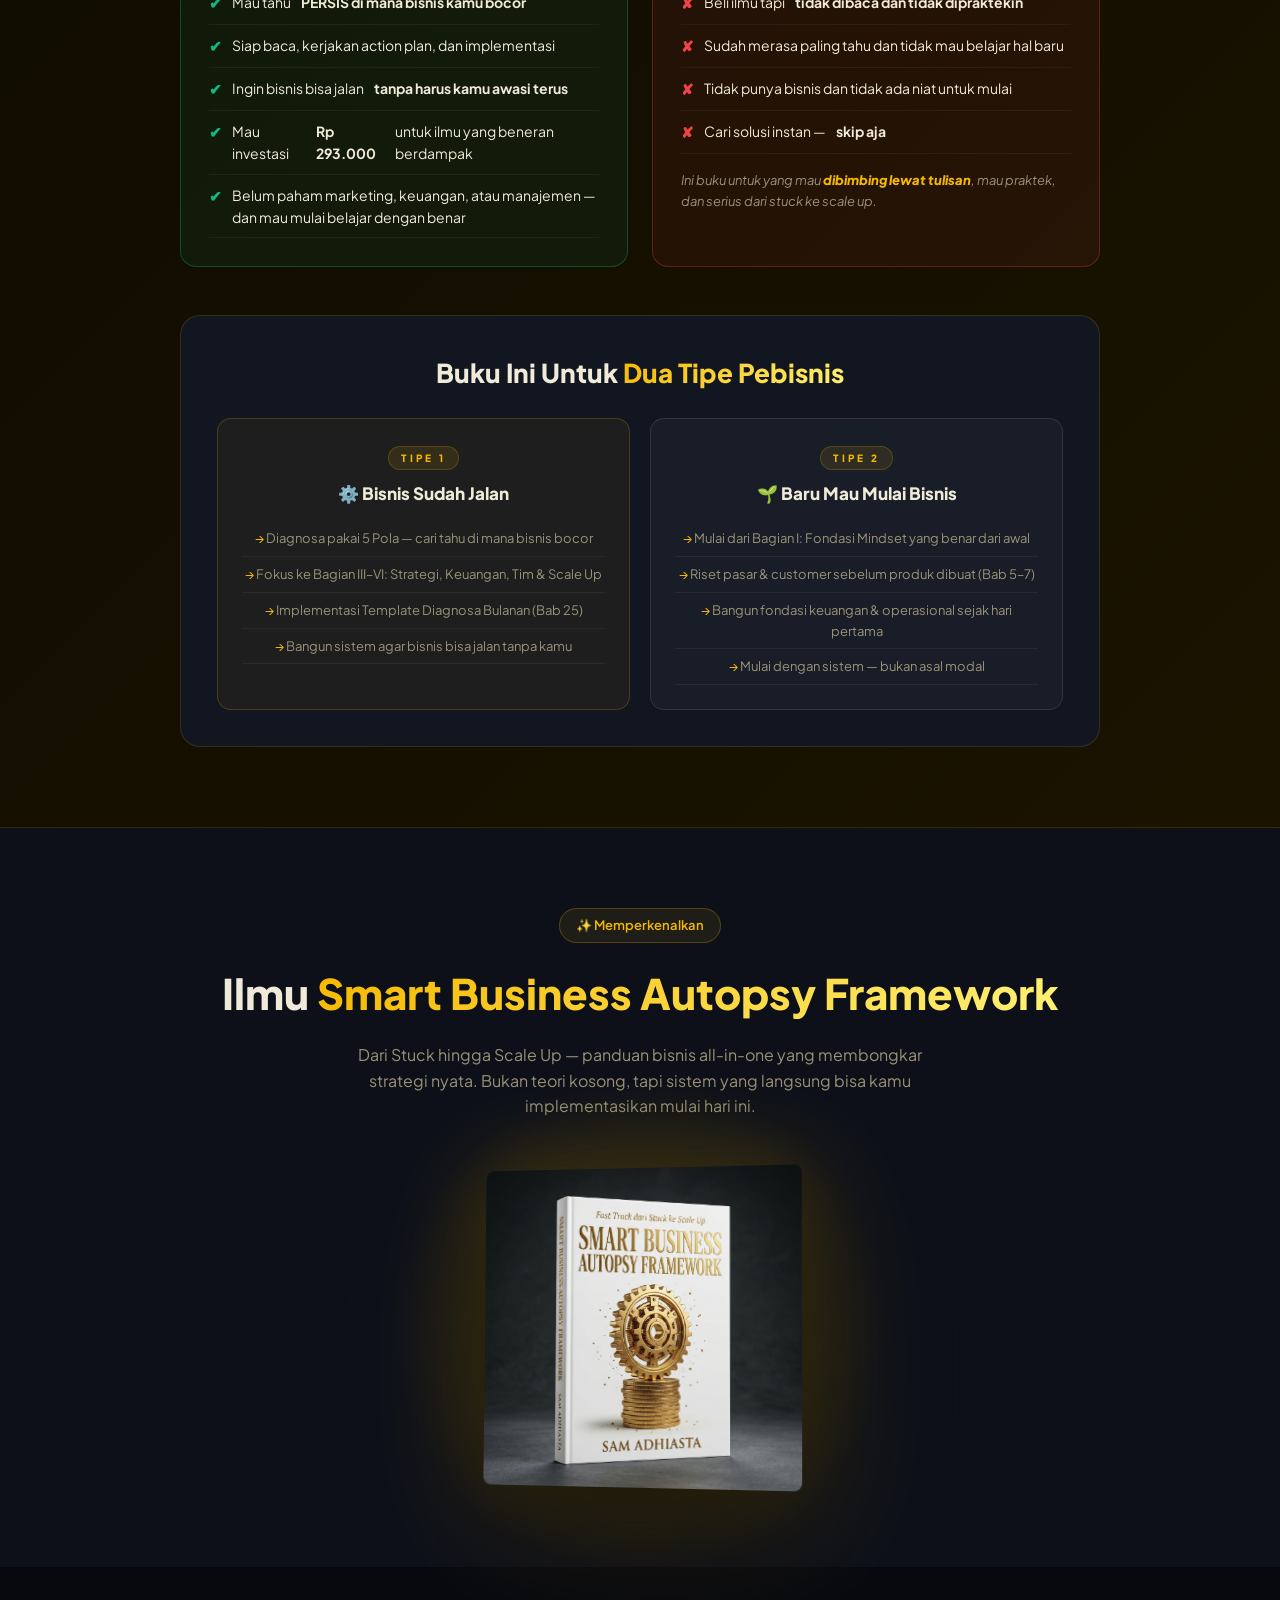
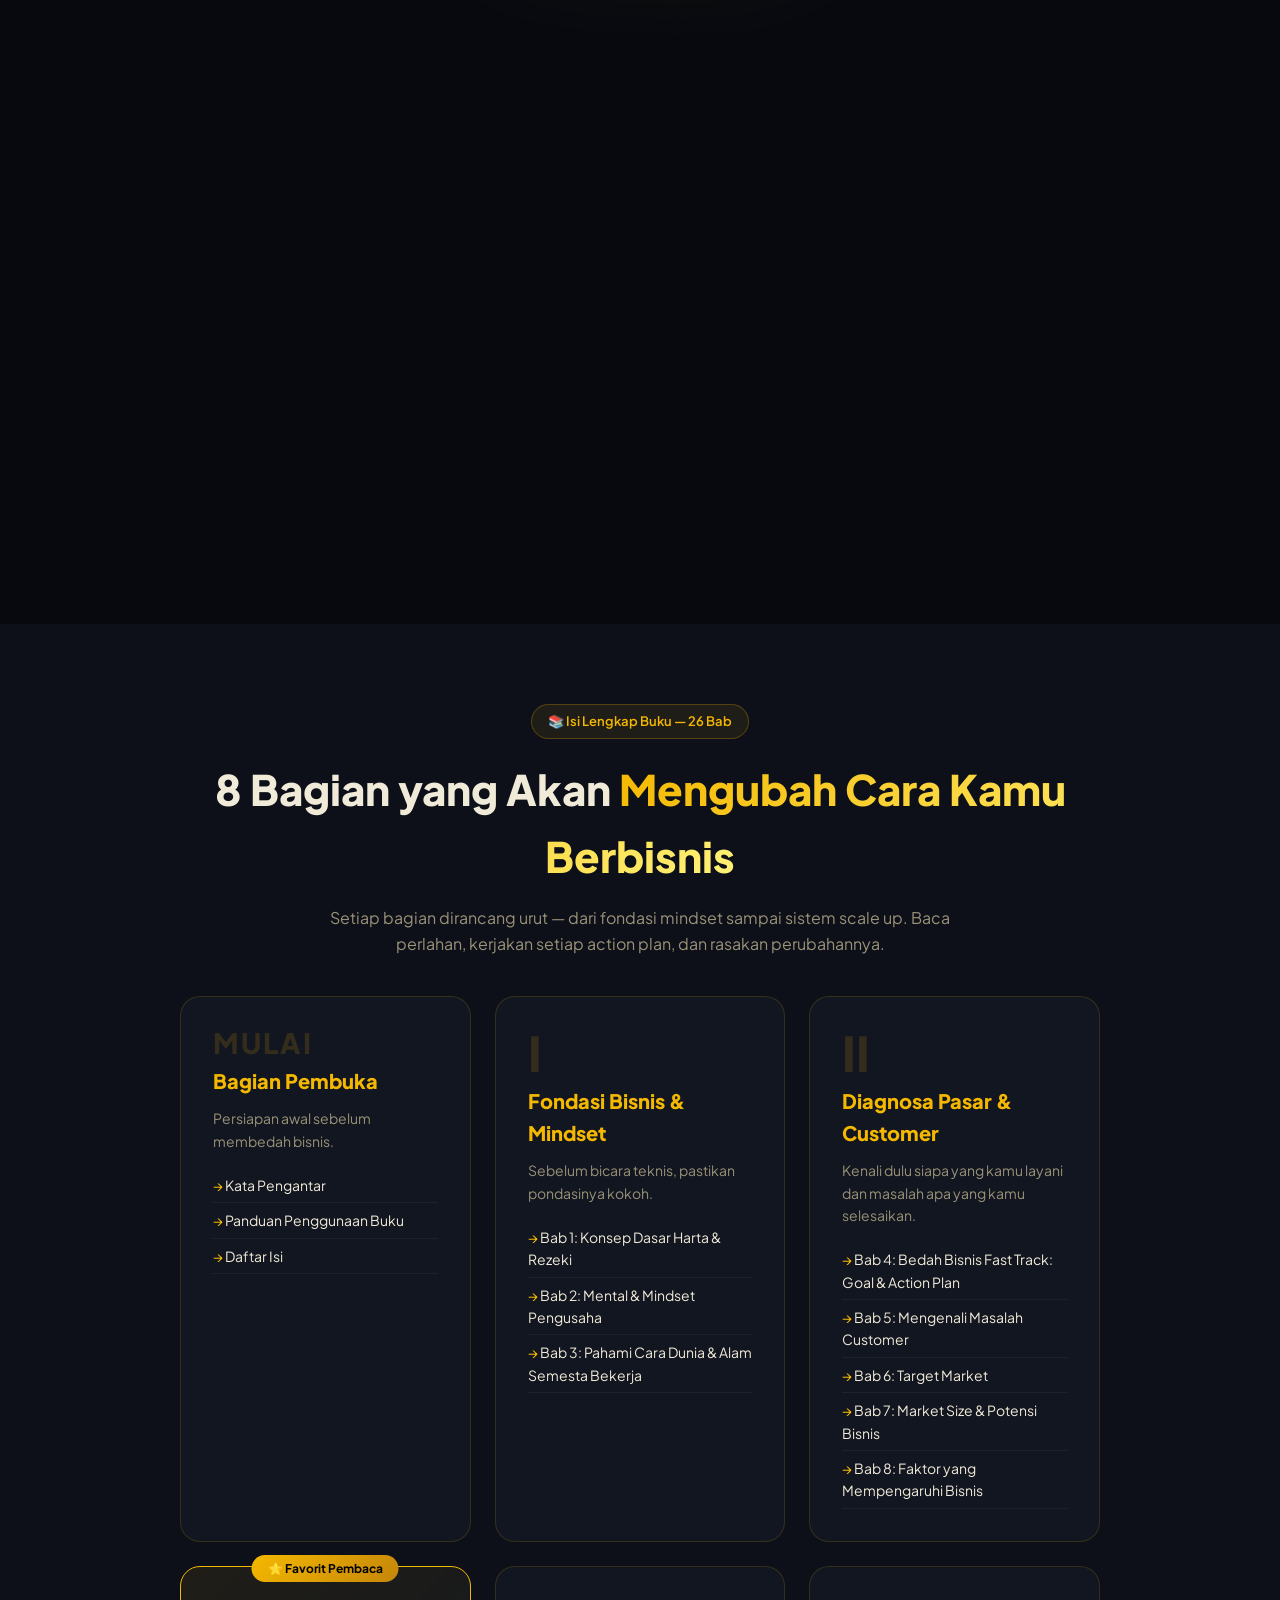
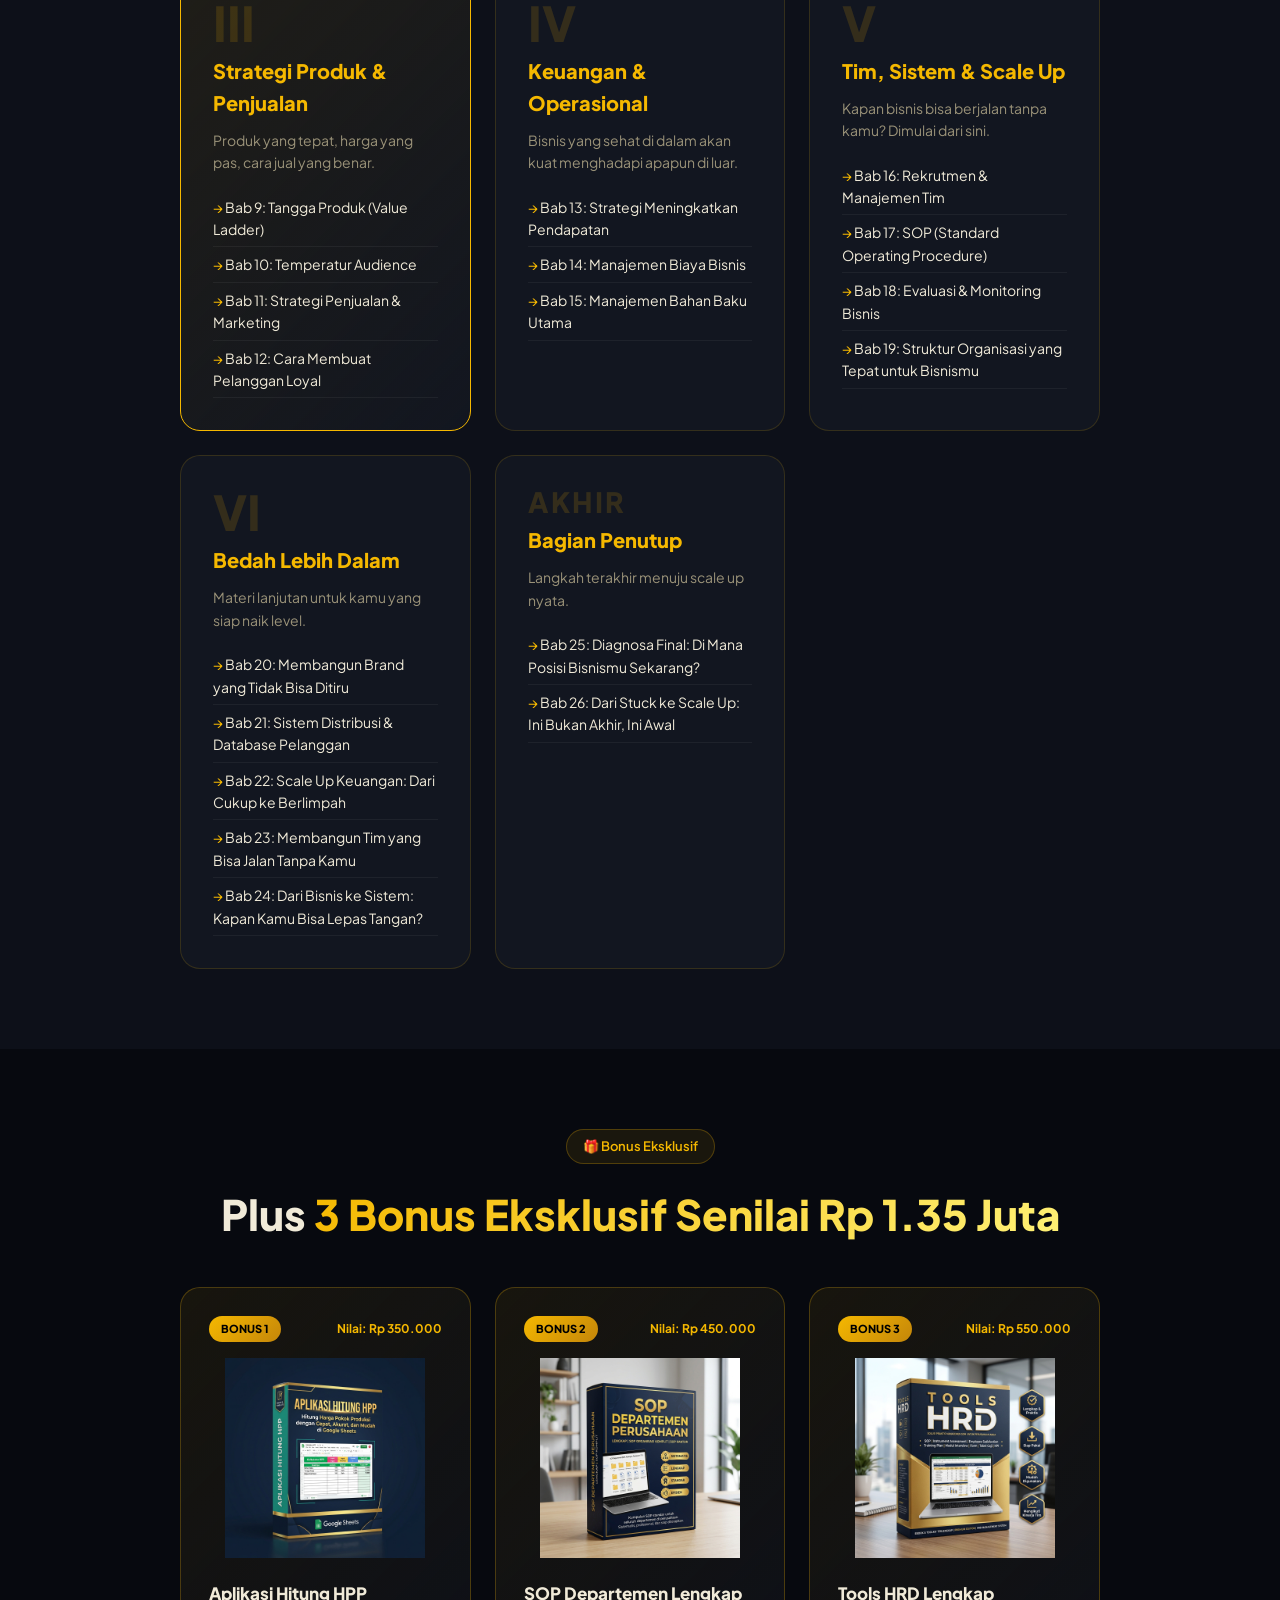
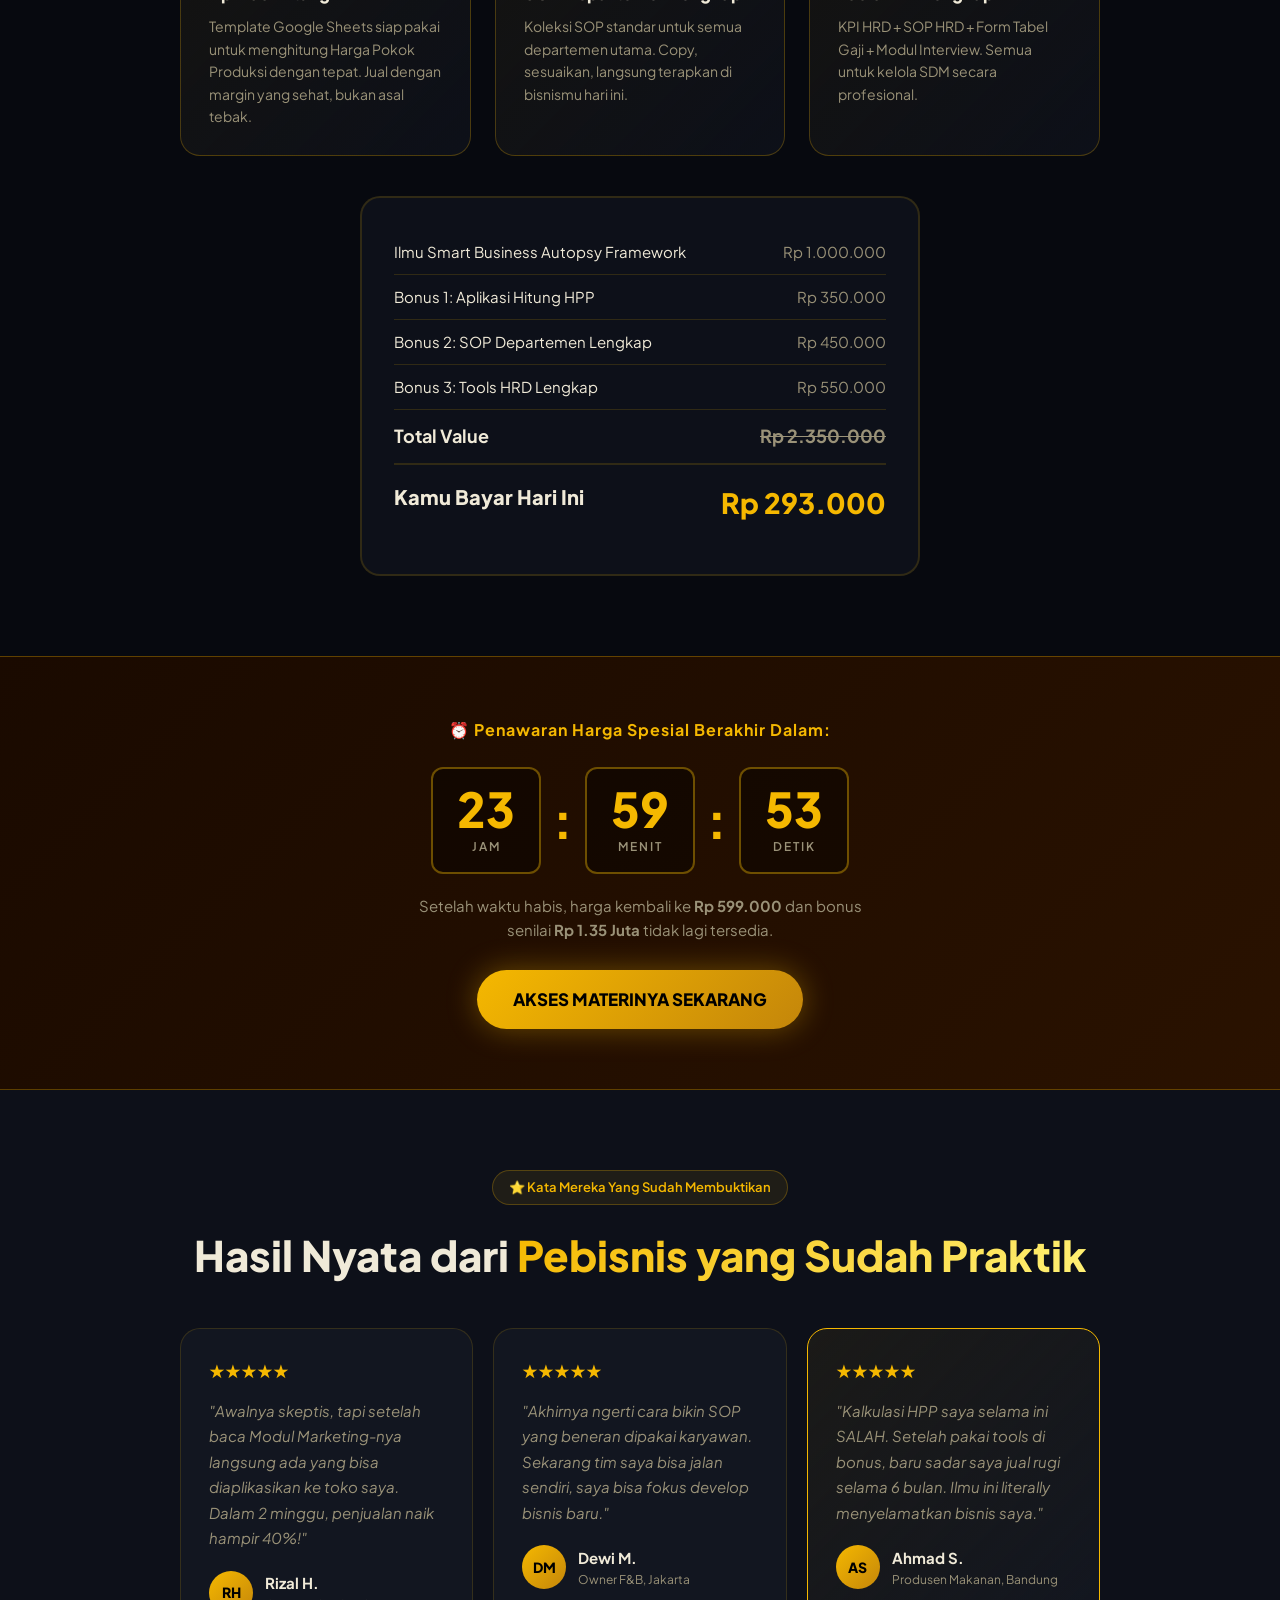
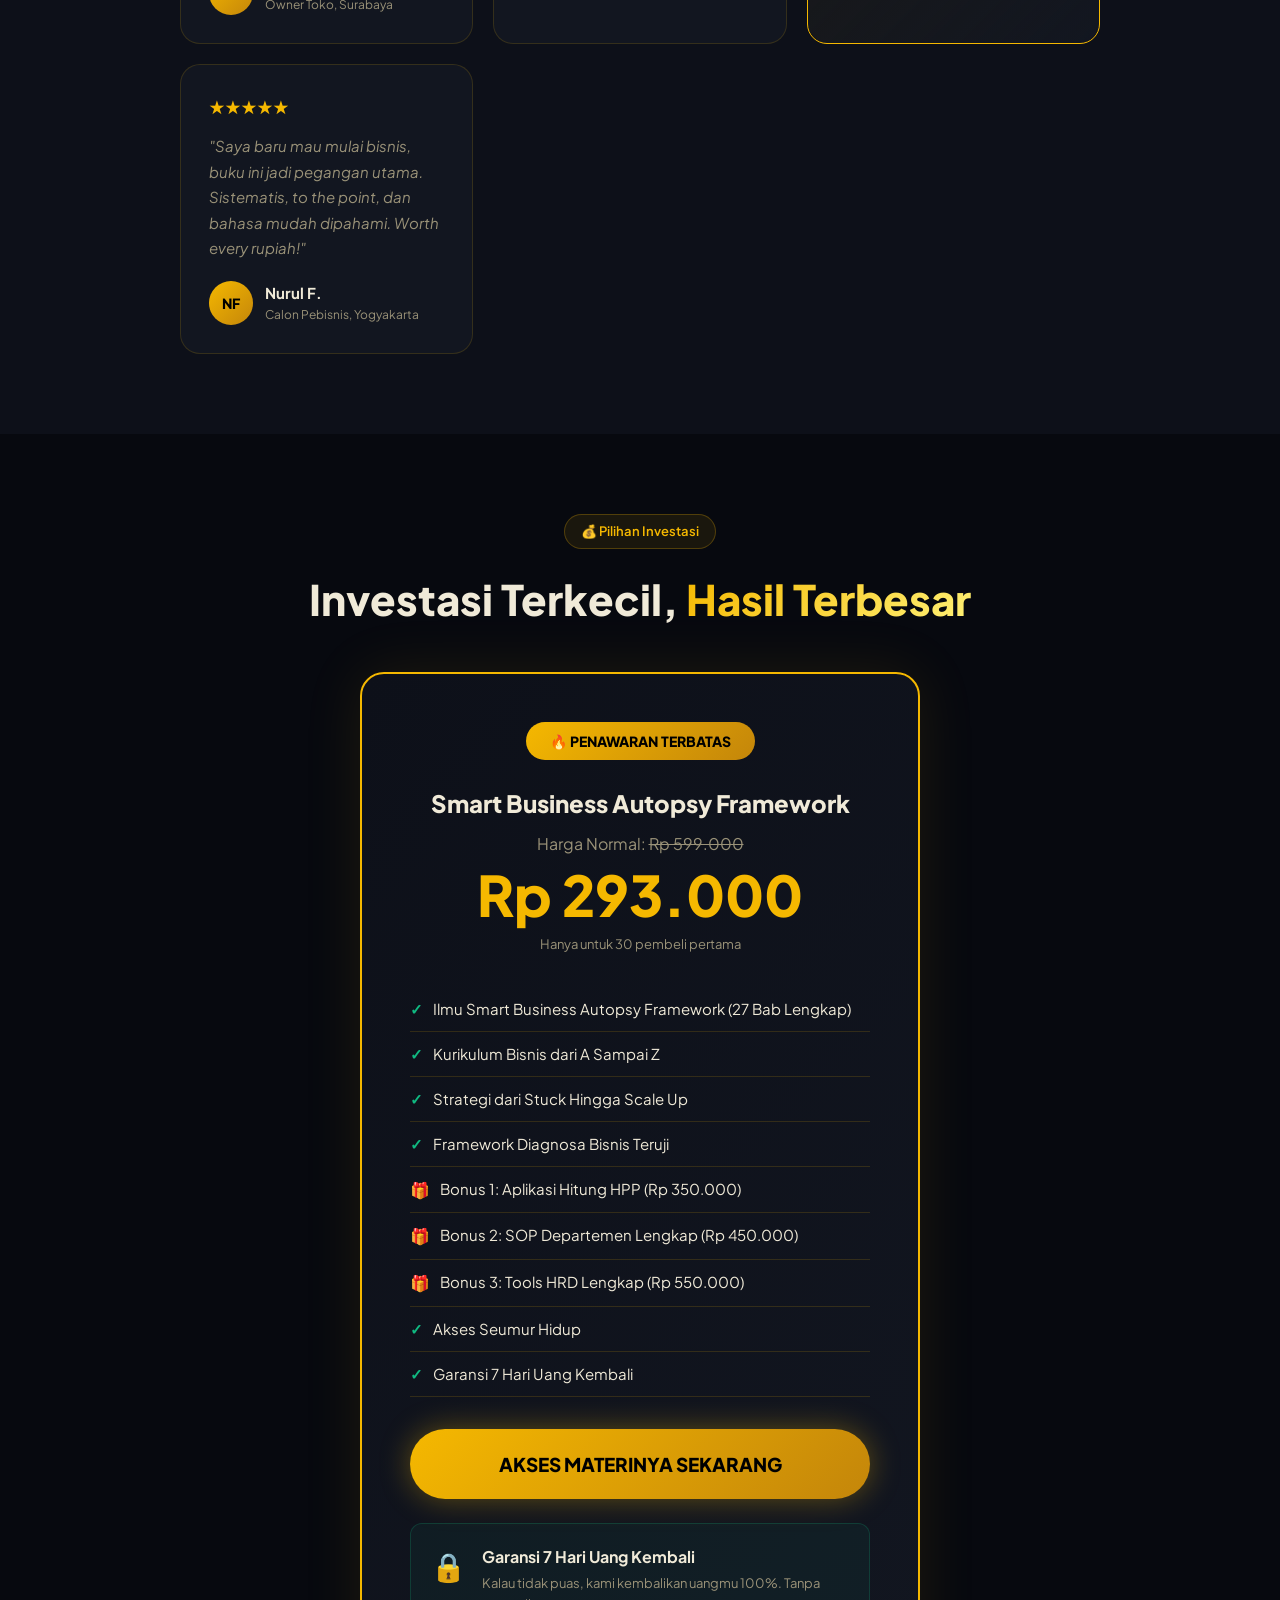
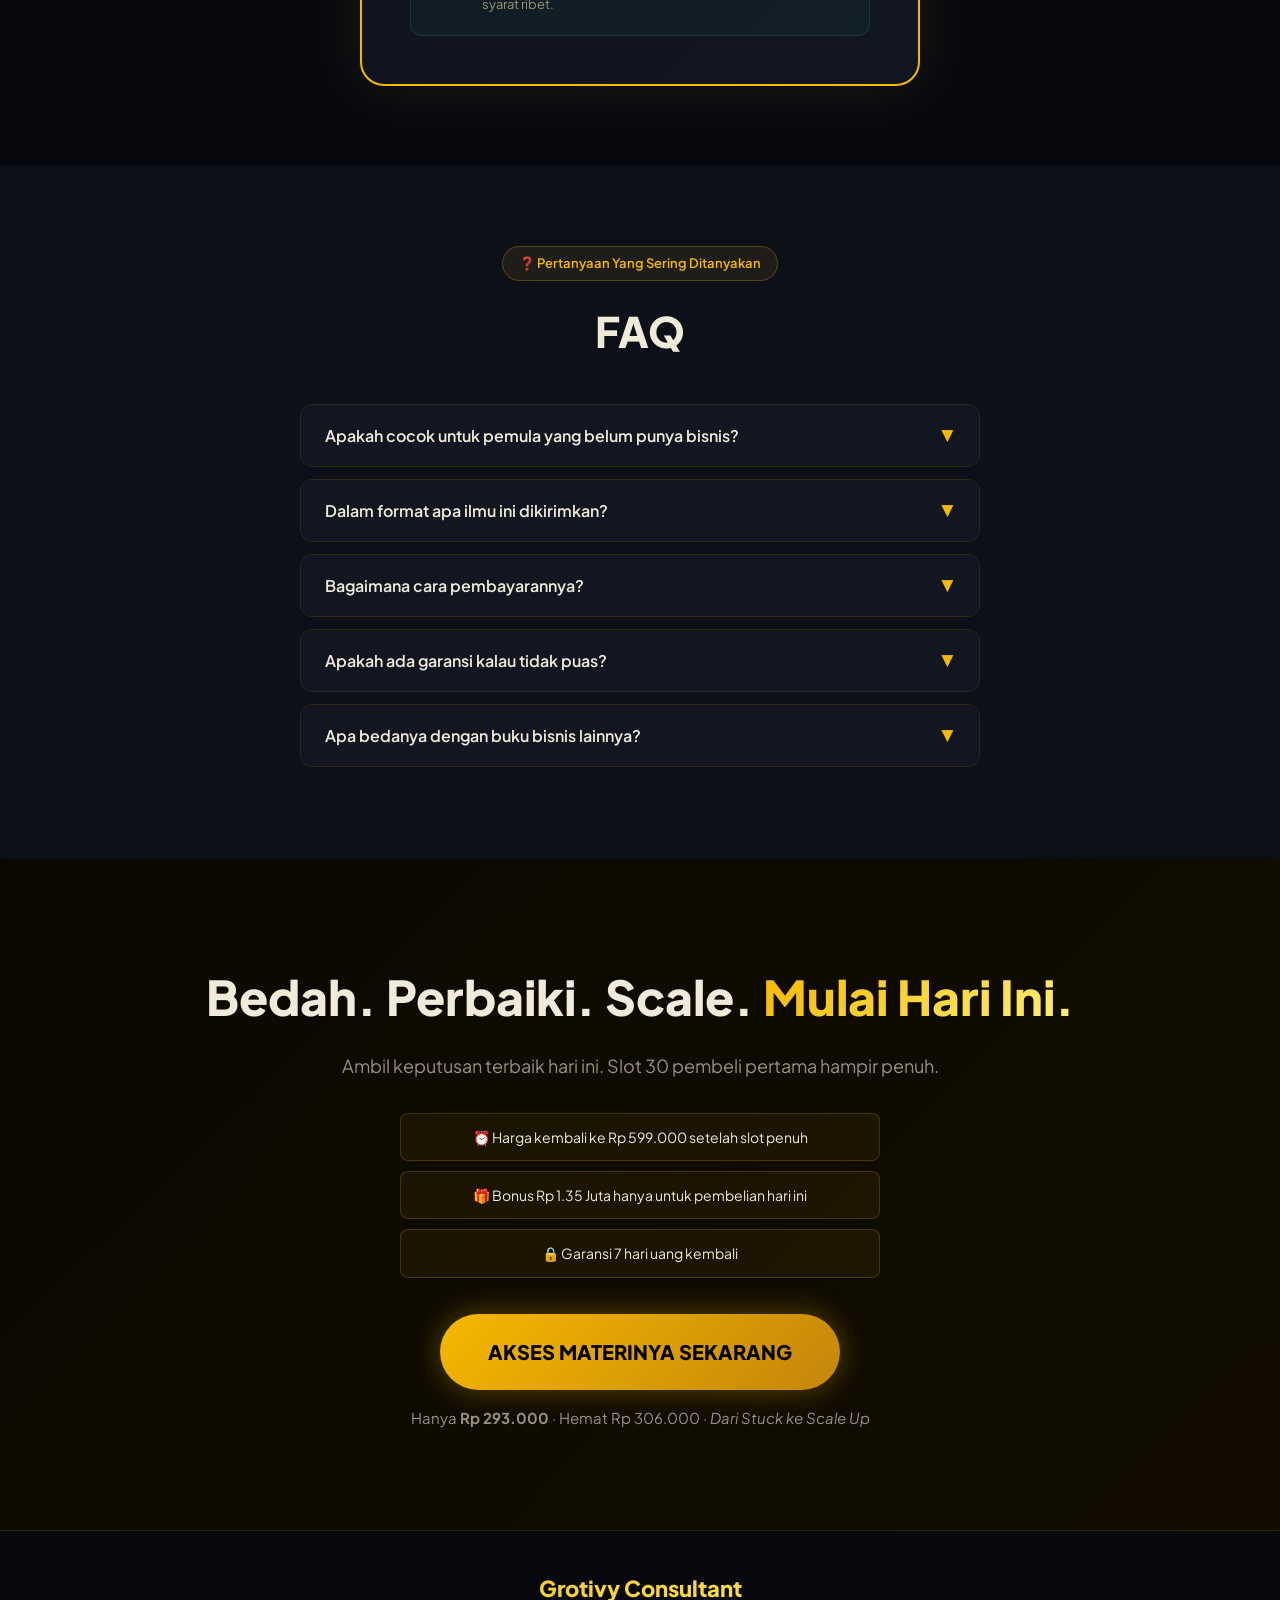
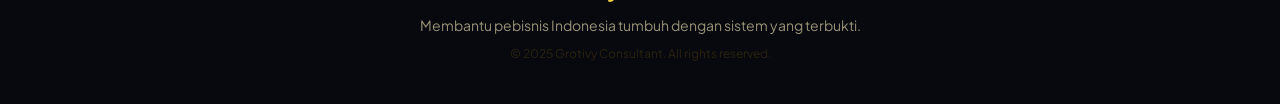
==== commit 2ade6fcb: "Update hero stats to 27 Bab, add hook analogy, and update pricing features" ====
--- a/index.html
+++ b/index.html
@@ -83,7 +83,7 @@
       <div class="hero-stats">
         <div class="stat-item"><span class="stat-num">500+</span><span class="stat-label">Pebisnis Terbantu</span></div>
         <div class="stat-divider"></div>
-        <div class="stat-item"><span class="stat-num">3</span><span class="stat-label">Modul Lengkap</span></div>
+        <div class="stat-item"><span class="stat-num">27</span><span class="stat-label">Bab Bisnis dari A-Z</span></div>
         <div class="stat-divider"></div>
         <div class="stat-item"><span class="stat-num">Rp 1.35 Jt</span><span class="stat-label">Total Value Bonus</span></div>
       </div>
@@ -92,7 +92,7 @@
 
   <section class="hook-section">
     <div class="container">
-      <h2 class="hook-title">Banyak pebisnis kerja keras setiap hari — tapi bisnisnya <span class="gradient-text">tetap jalan di tempat.</span> Masalahnya bukan usahamu. Masalahnya adalah kamu belum tahu <span class="gradient-text">di mana tepatnya bisnis kamu bocor.</span></h2>
+      <h2 class="hook-title">Banyak pebisnis kerja keras setiap hari — tapi bisnisnya <span class="gradient-text">tetap jalan di tempat.</span> Masalahnya bukan usahamu. Masalahnya adalah kamu belum tahu <span class="gradient-text">di mana tepatnya bisnis kamu bocor.</span> Jika salah diagnosa, otomatis obatnya jadi salah. Ibarat sakit batuk tapi dikasih salep panu. Hahaha.. <br><br> Ilmu ini akan membantu memformulasikan ulang keseluruhan step bisnismu dari A-Z.</h2>
     </div>
   </section>
 
@@ -447,10 +447,10 @@
         <div class="pricing-price">Rp 293.000</div>
         <div class="pricing-note">Hanya untuk 30 pembeli pertama</div>
         <ul class="pricing-includes">
-          <li><span class="pi-check">✓</span> Ilmu Smart Business Autopsy Framework (3 Modul)</li>
-          <li><span class="pi-check">✓</span> Modul 1: Marketing Landscape</li>
-          <li><span class="pi-check">✓</span> Modul 2: Management</li>
-          <li><span class="pi-check">✓</span> Modul 3: Business Fundamental</li>
+          <li><span class="pi-check">✓</span> Ilmu Smart Business Autopsy Framework (27 Bab Lengkap)</li>
+          <li><span class="pi-check">✓</span> Kurikulum Bisnis dari A Sampai Z</li>
+          <li><span class="pi-check">✓</span> Strategi dari Stuck Hingga Scale Up</li>
+          <li><span class="pi-check">✓</span> Framework Diagnosa Bisnis Teruji</li>
           <li><span class="pi-bonus">🎁</span> Bonus 1: Aplikasi Hitung HPP (Rp 350.000)</li>
           <li><span class="pi-bonus">🎁</span> Bonus 2: SOP Departemen Lengkap (Rp 450.000)</li>
           <li><span class="pi-bonus">🎁</span> Bonus 3: Tools HRD Lengkap (Rp 550.000)</li>
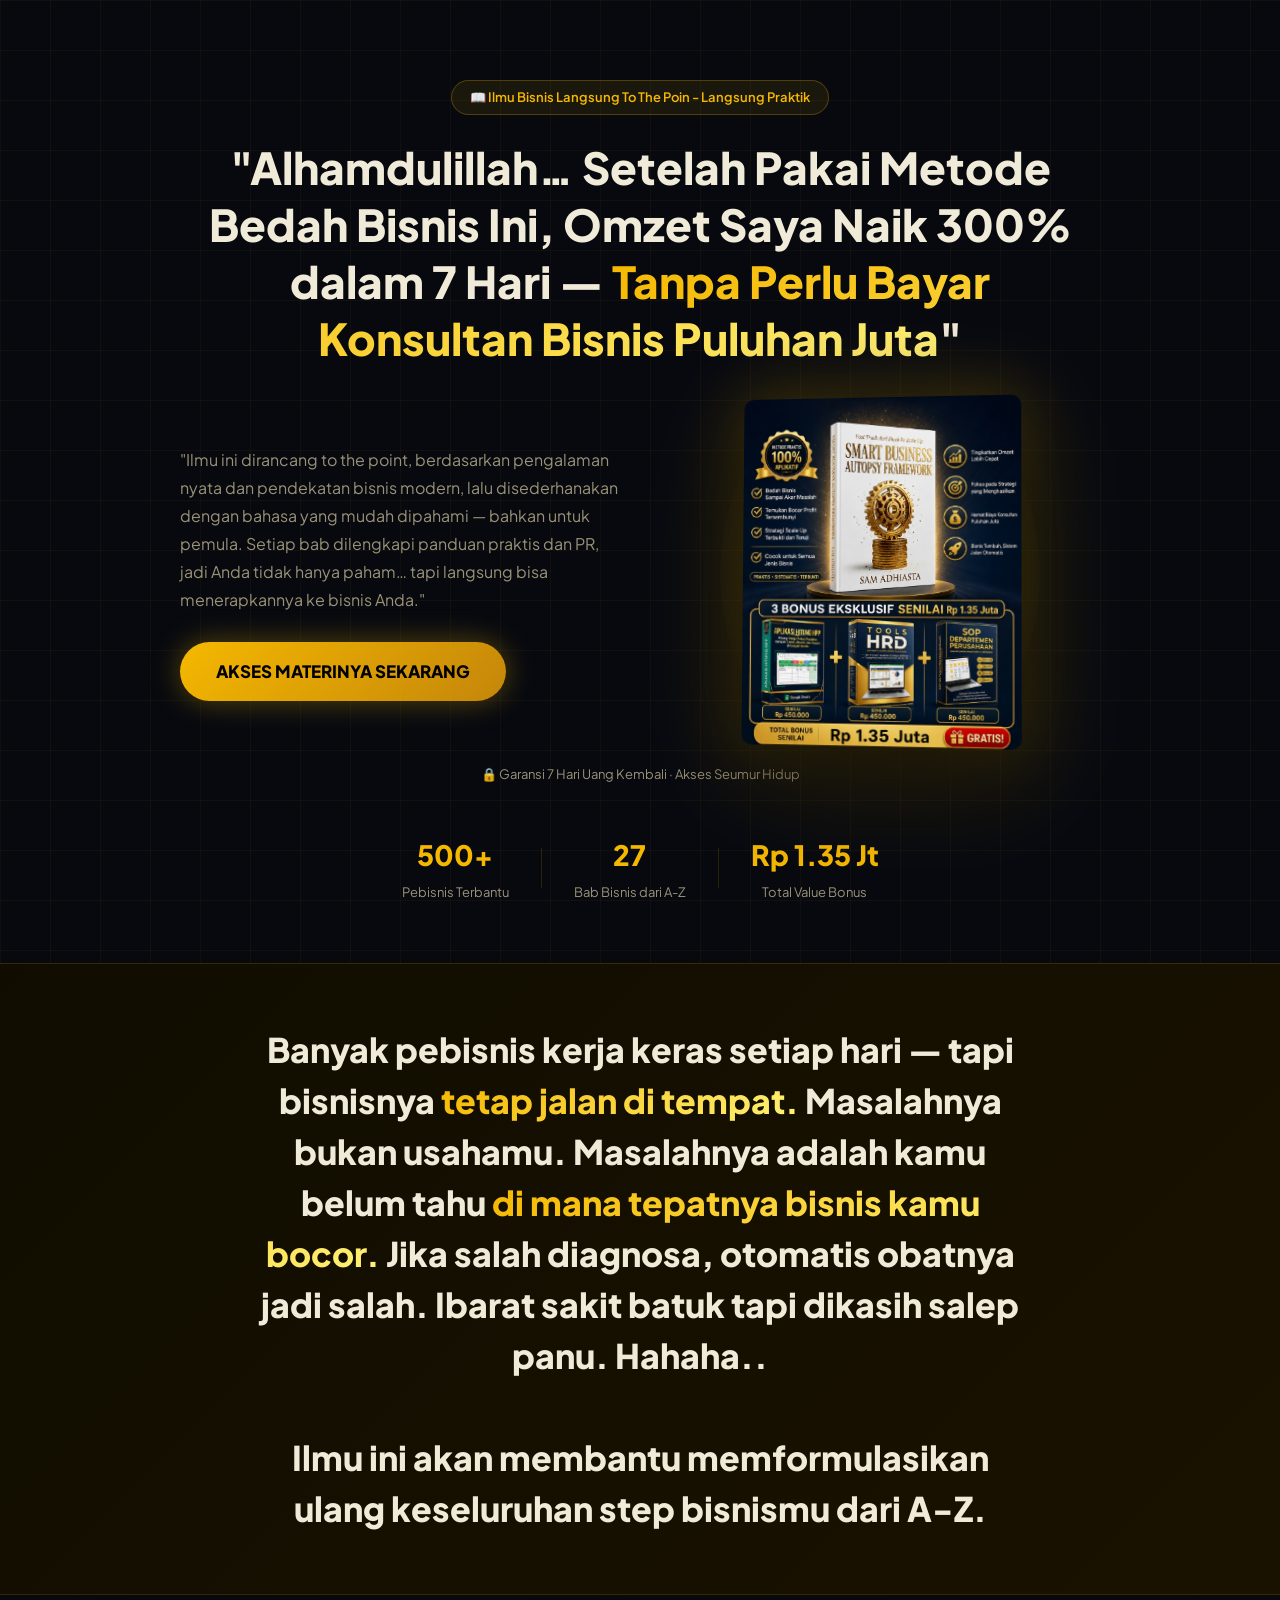
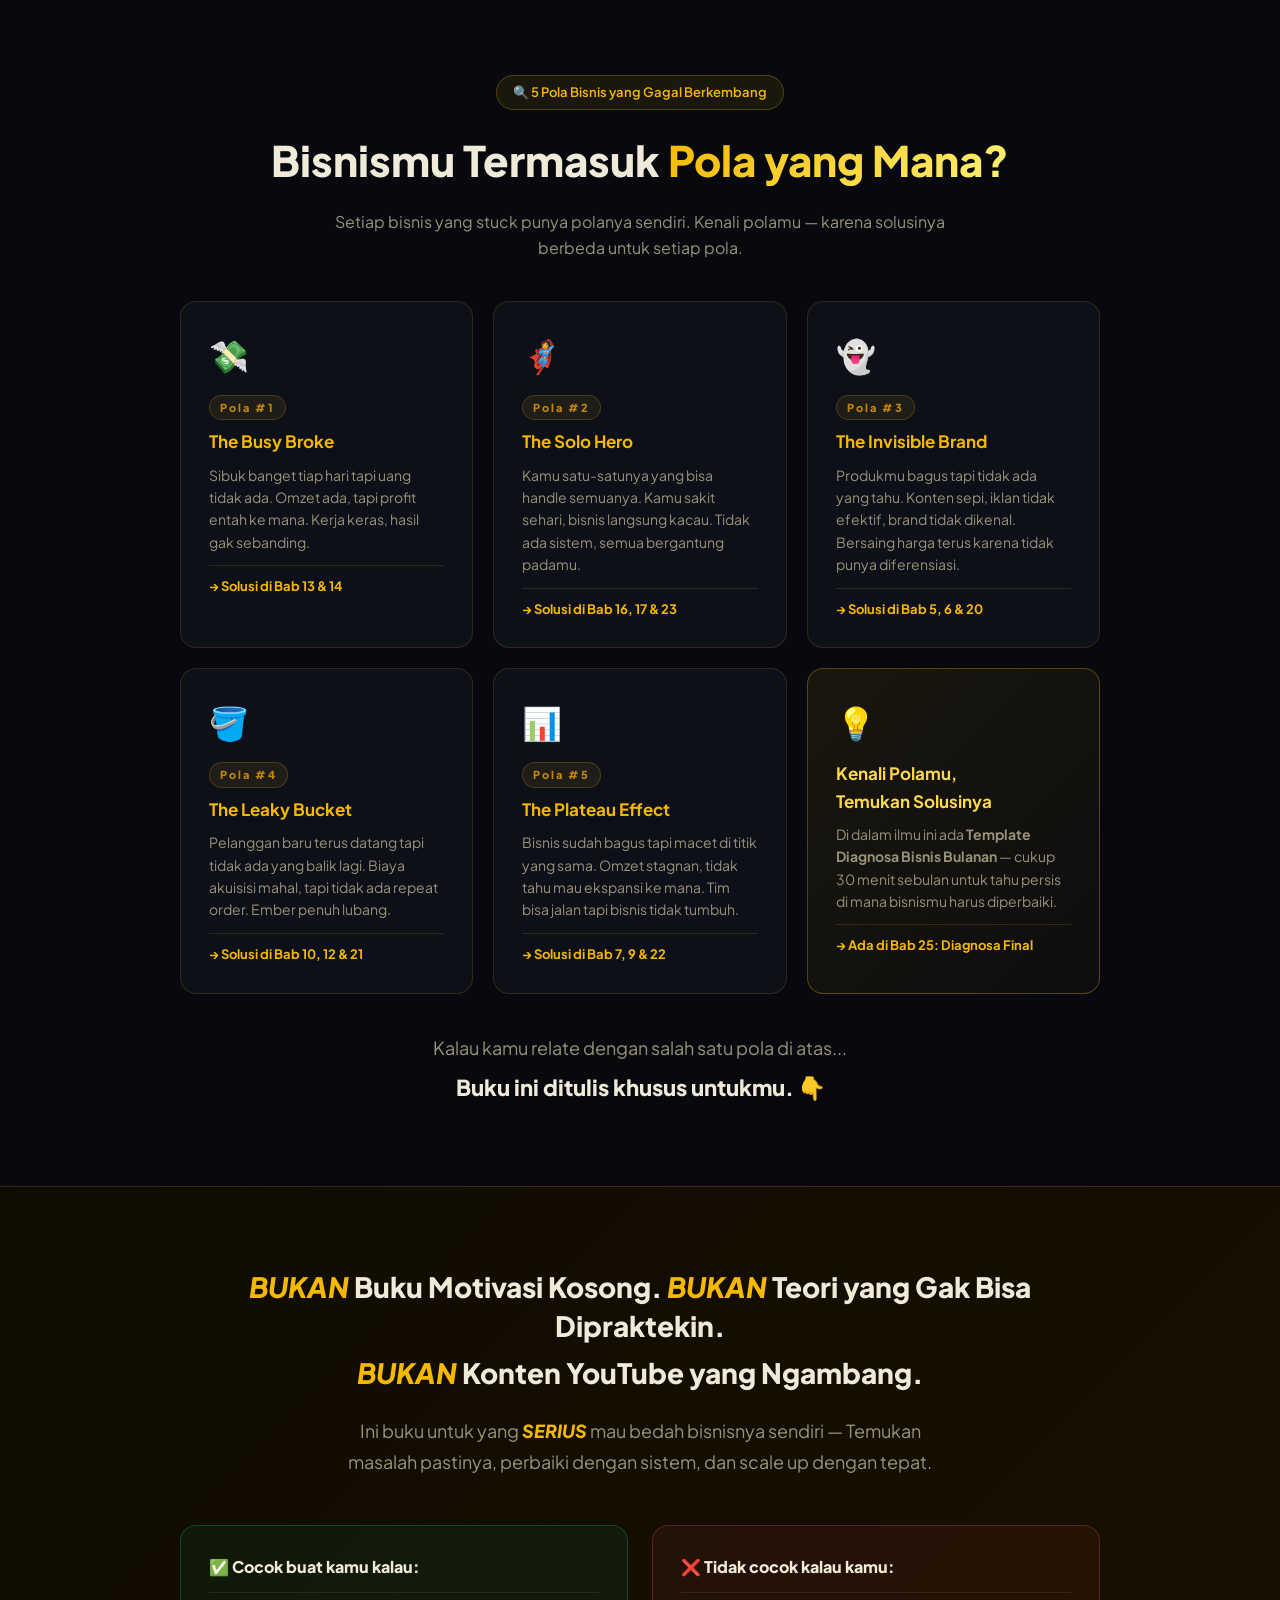
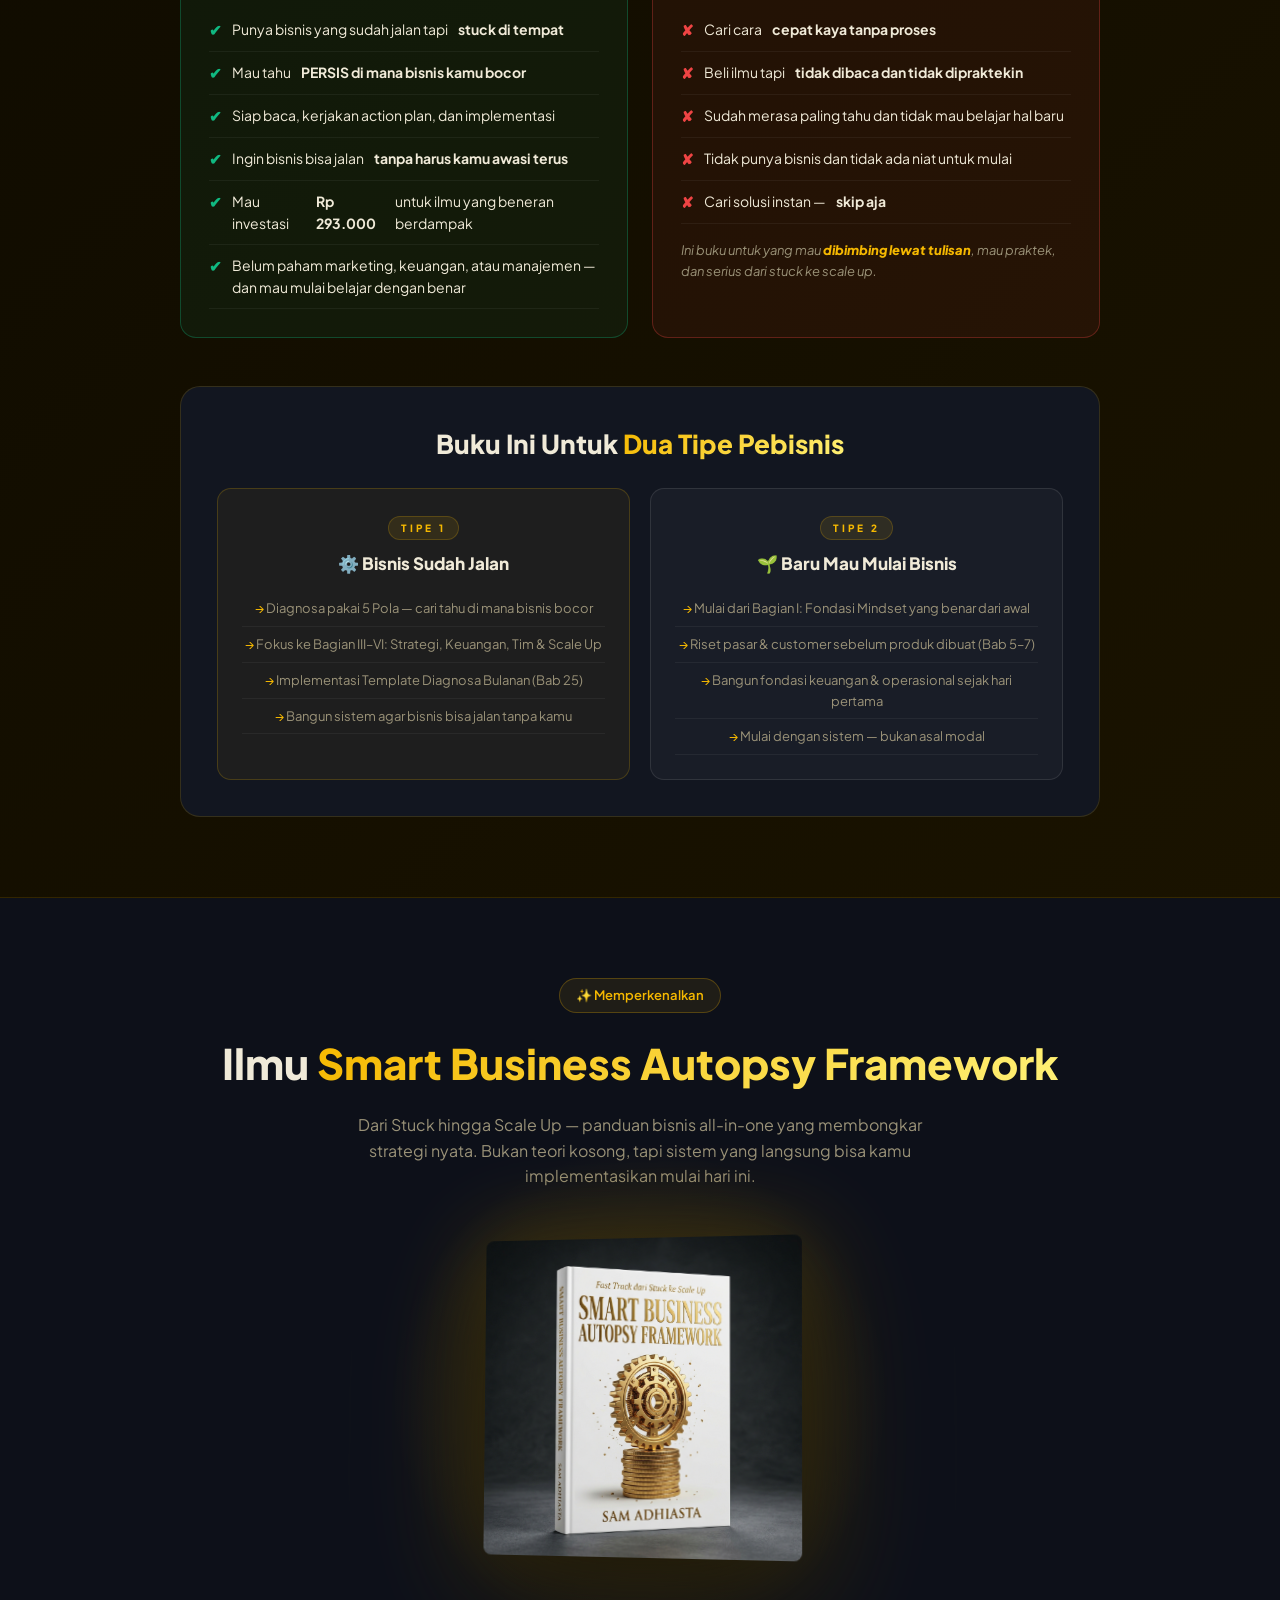
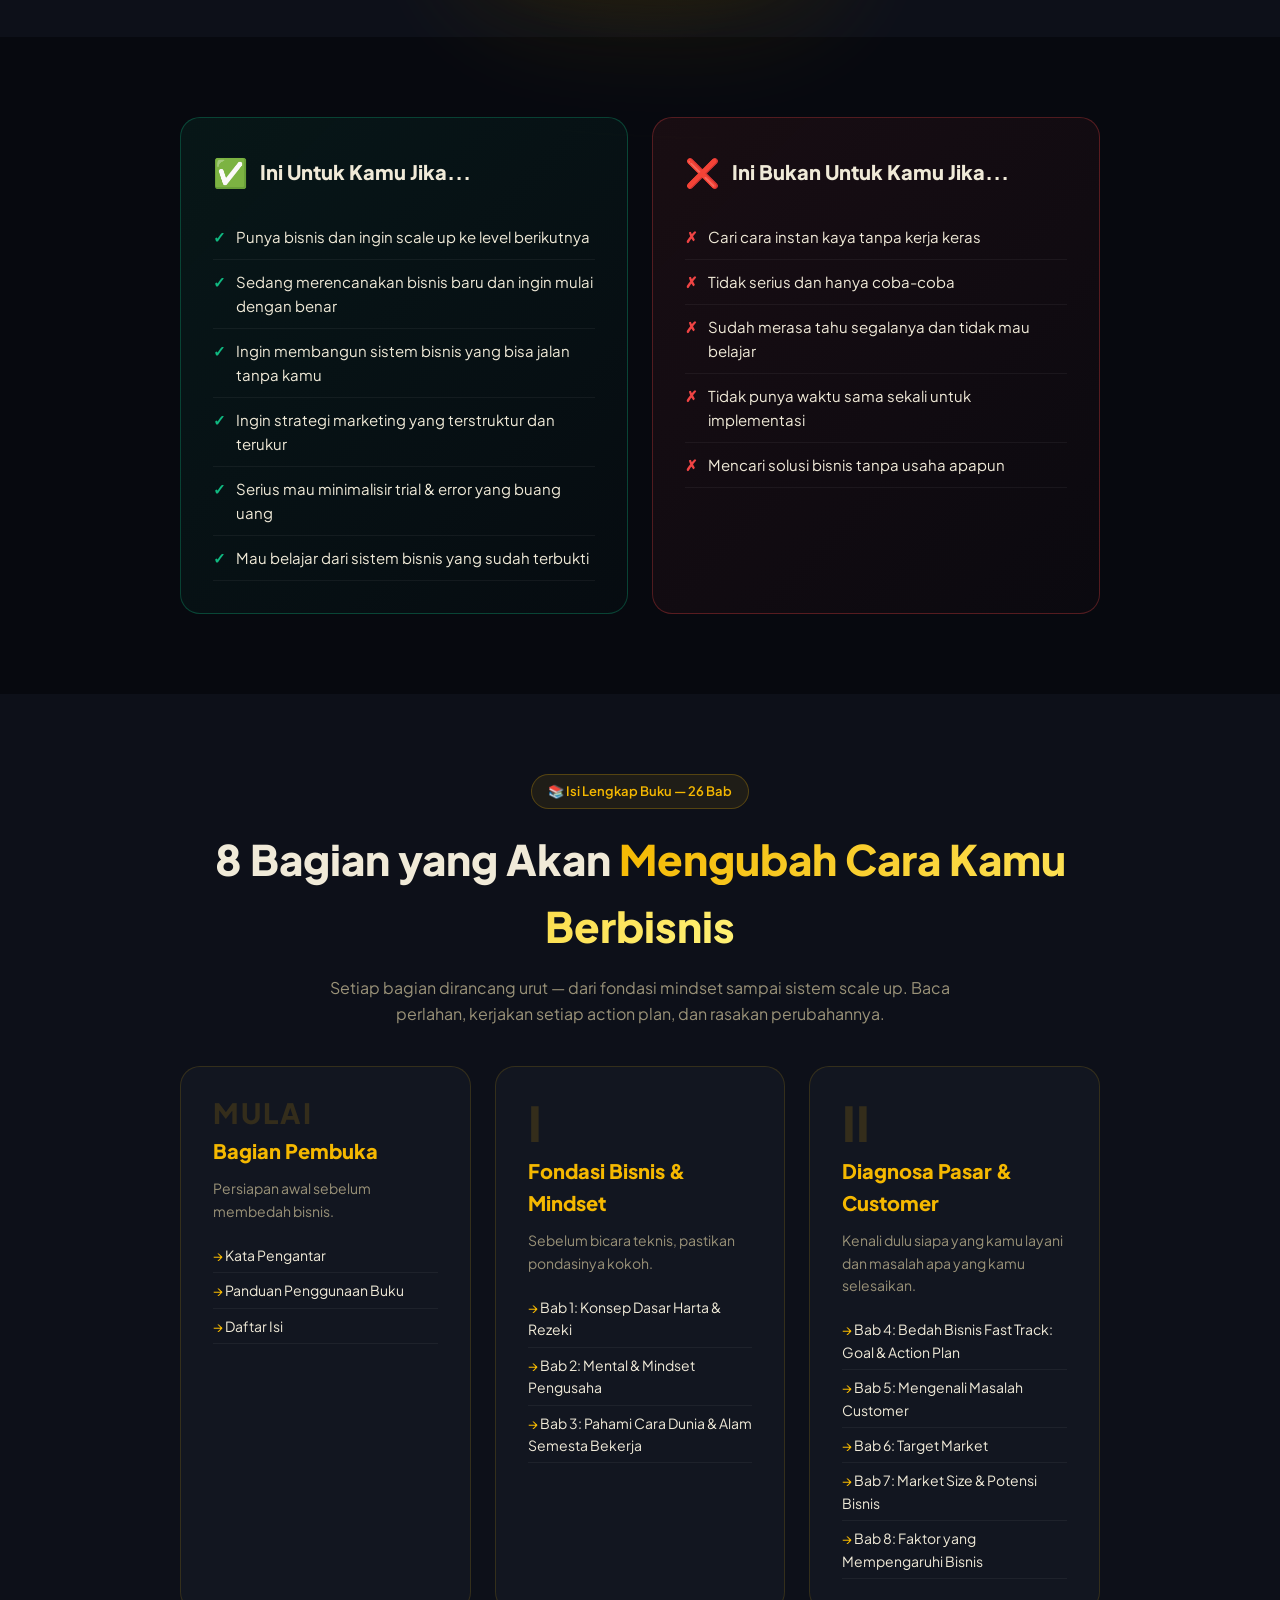
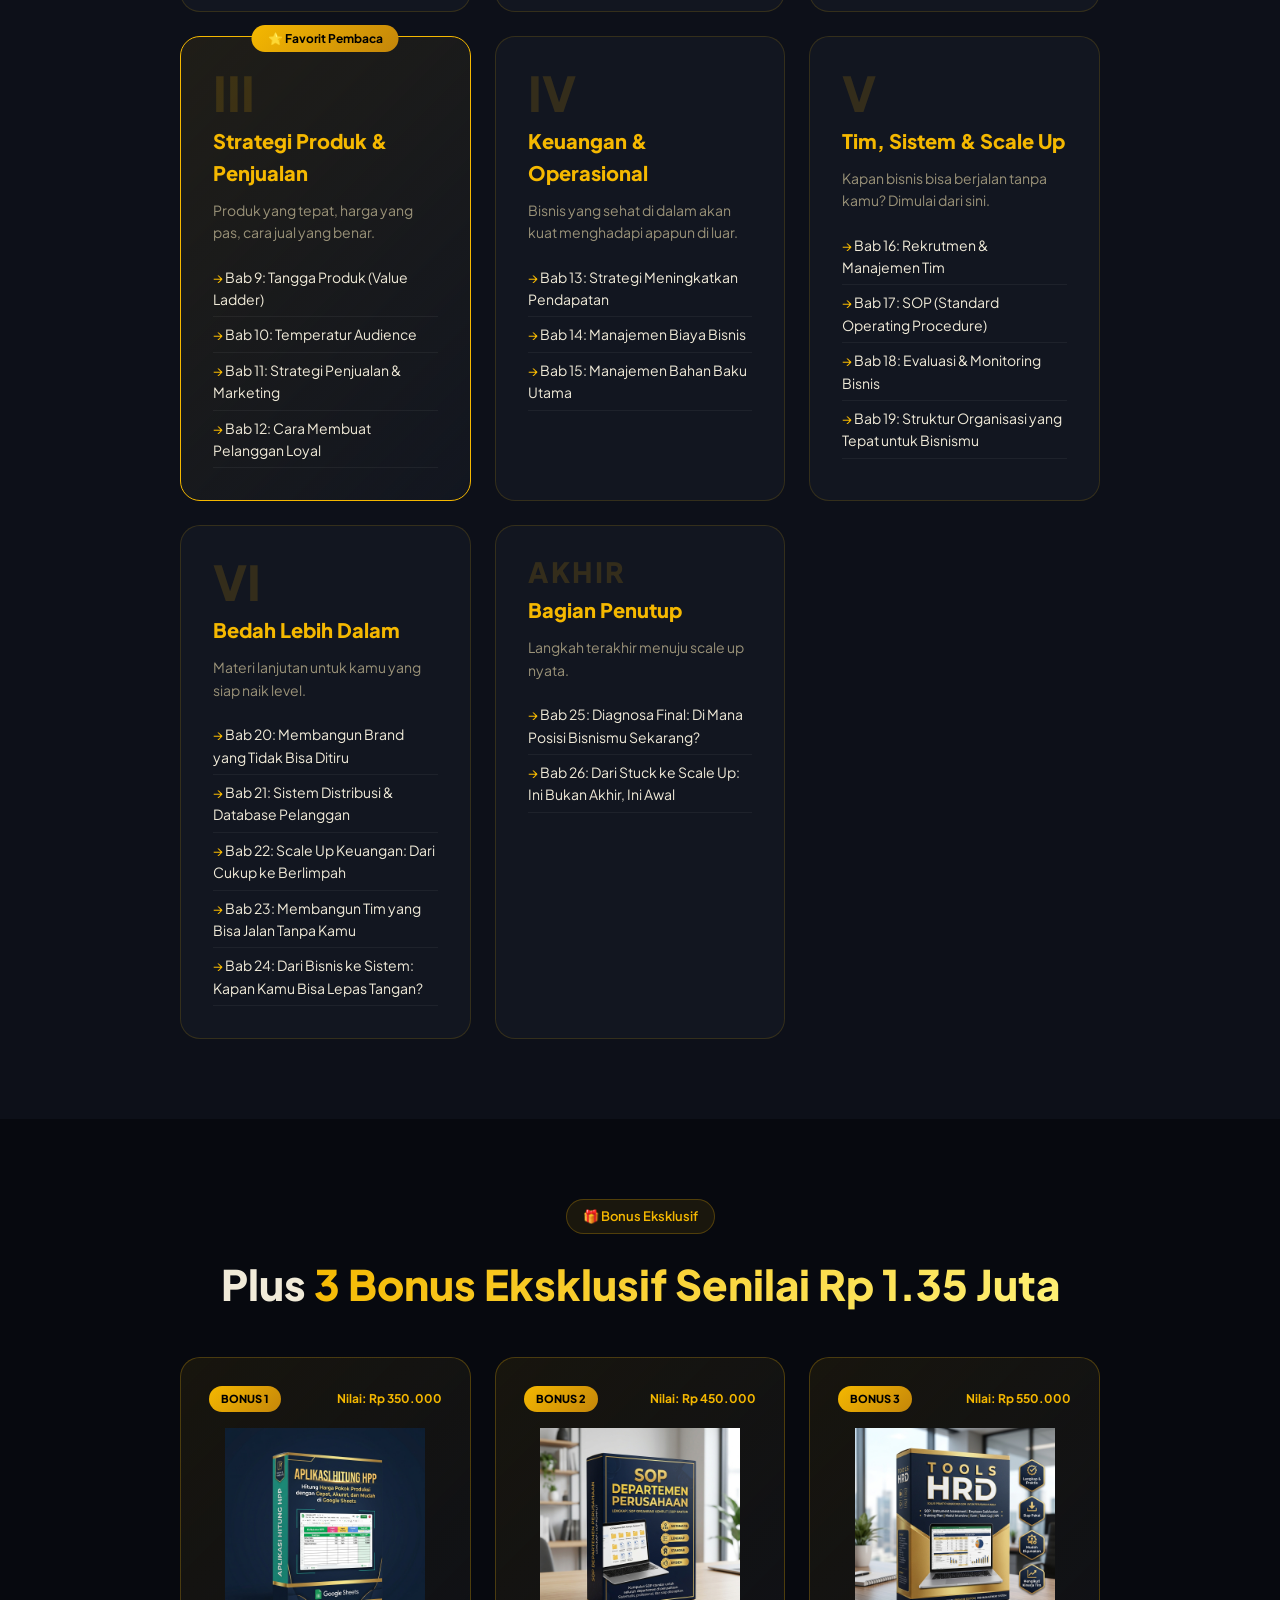
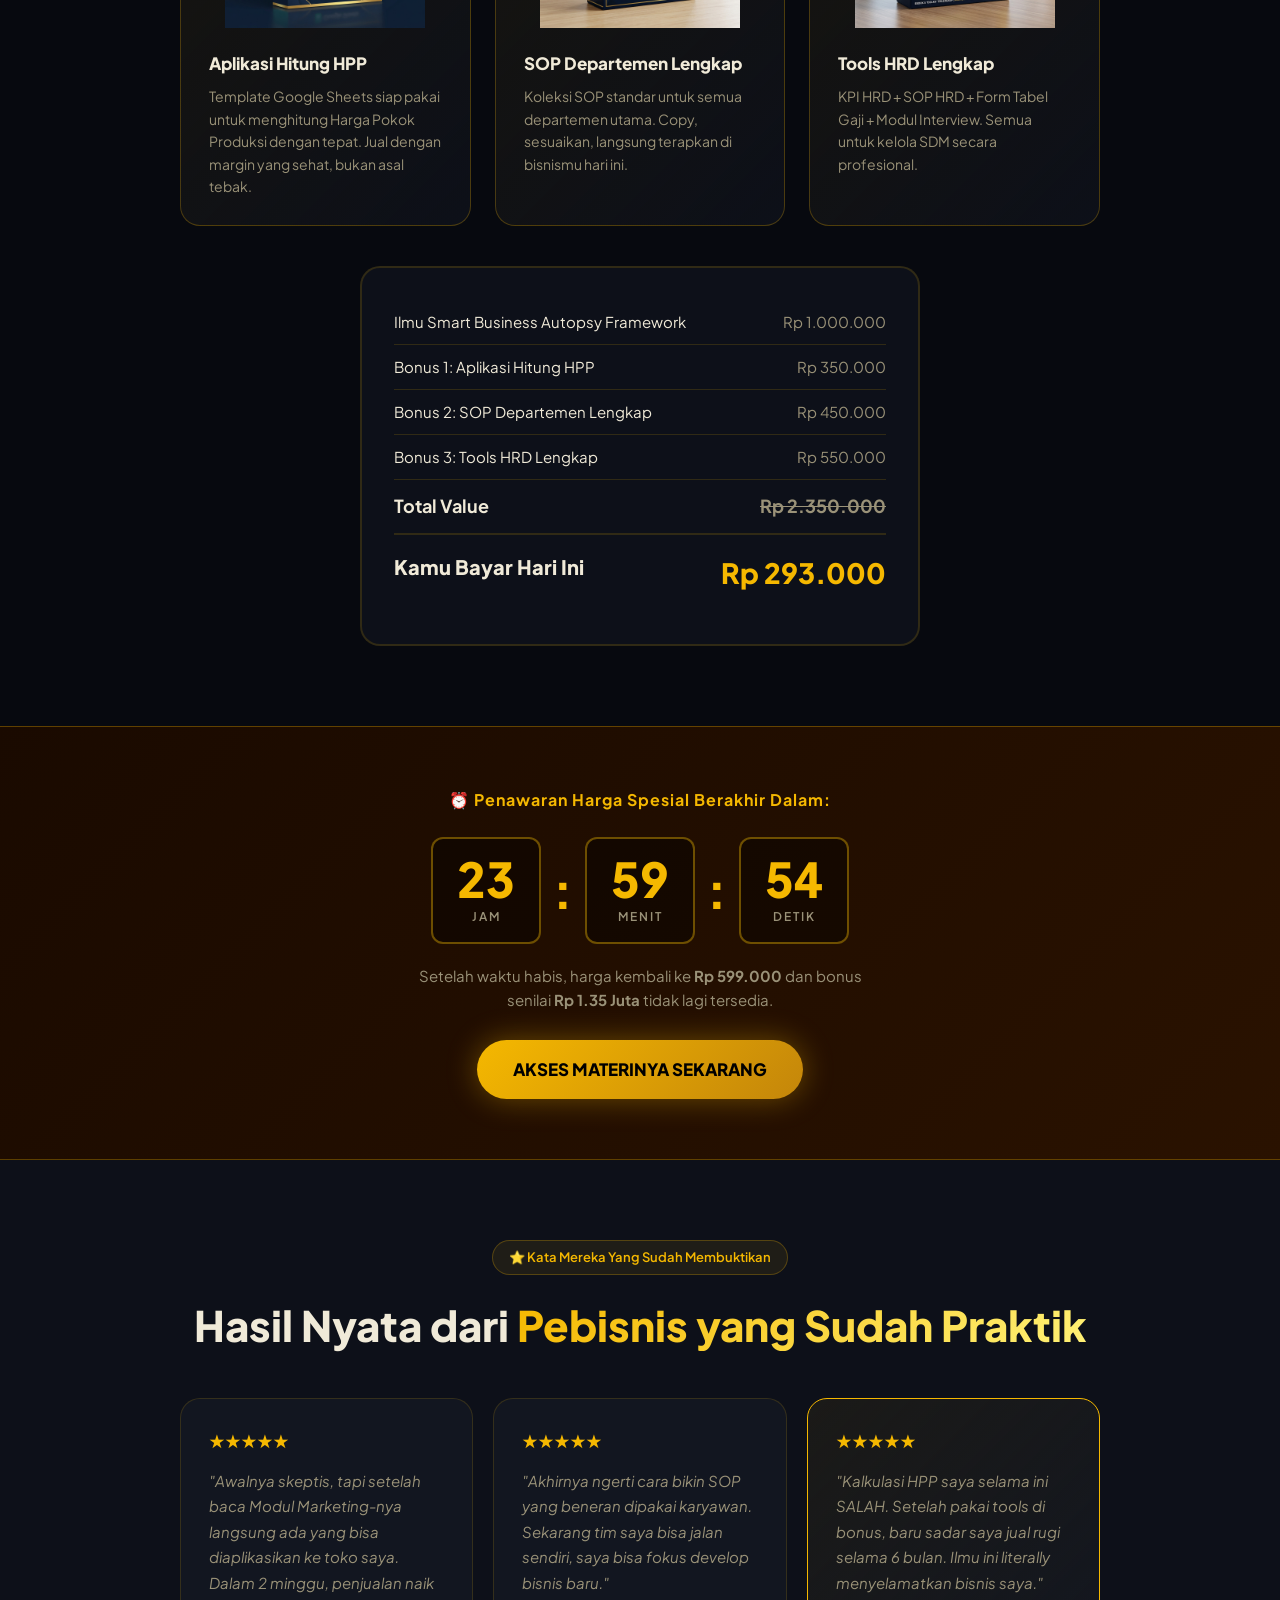
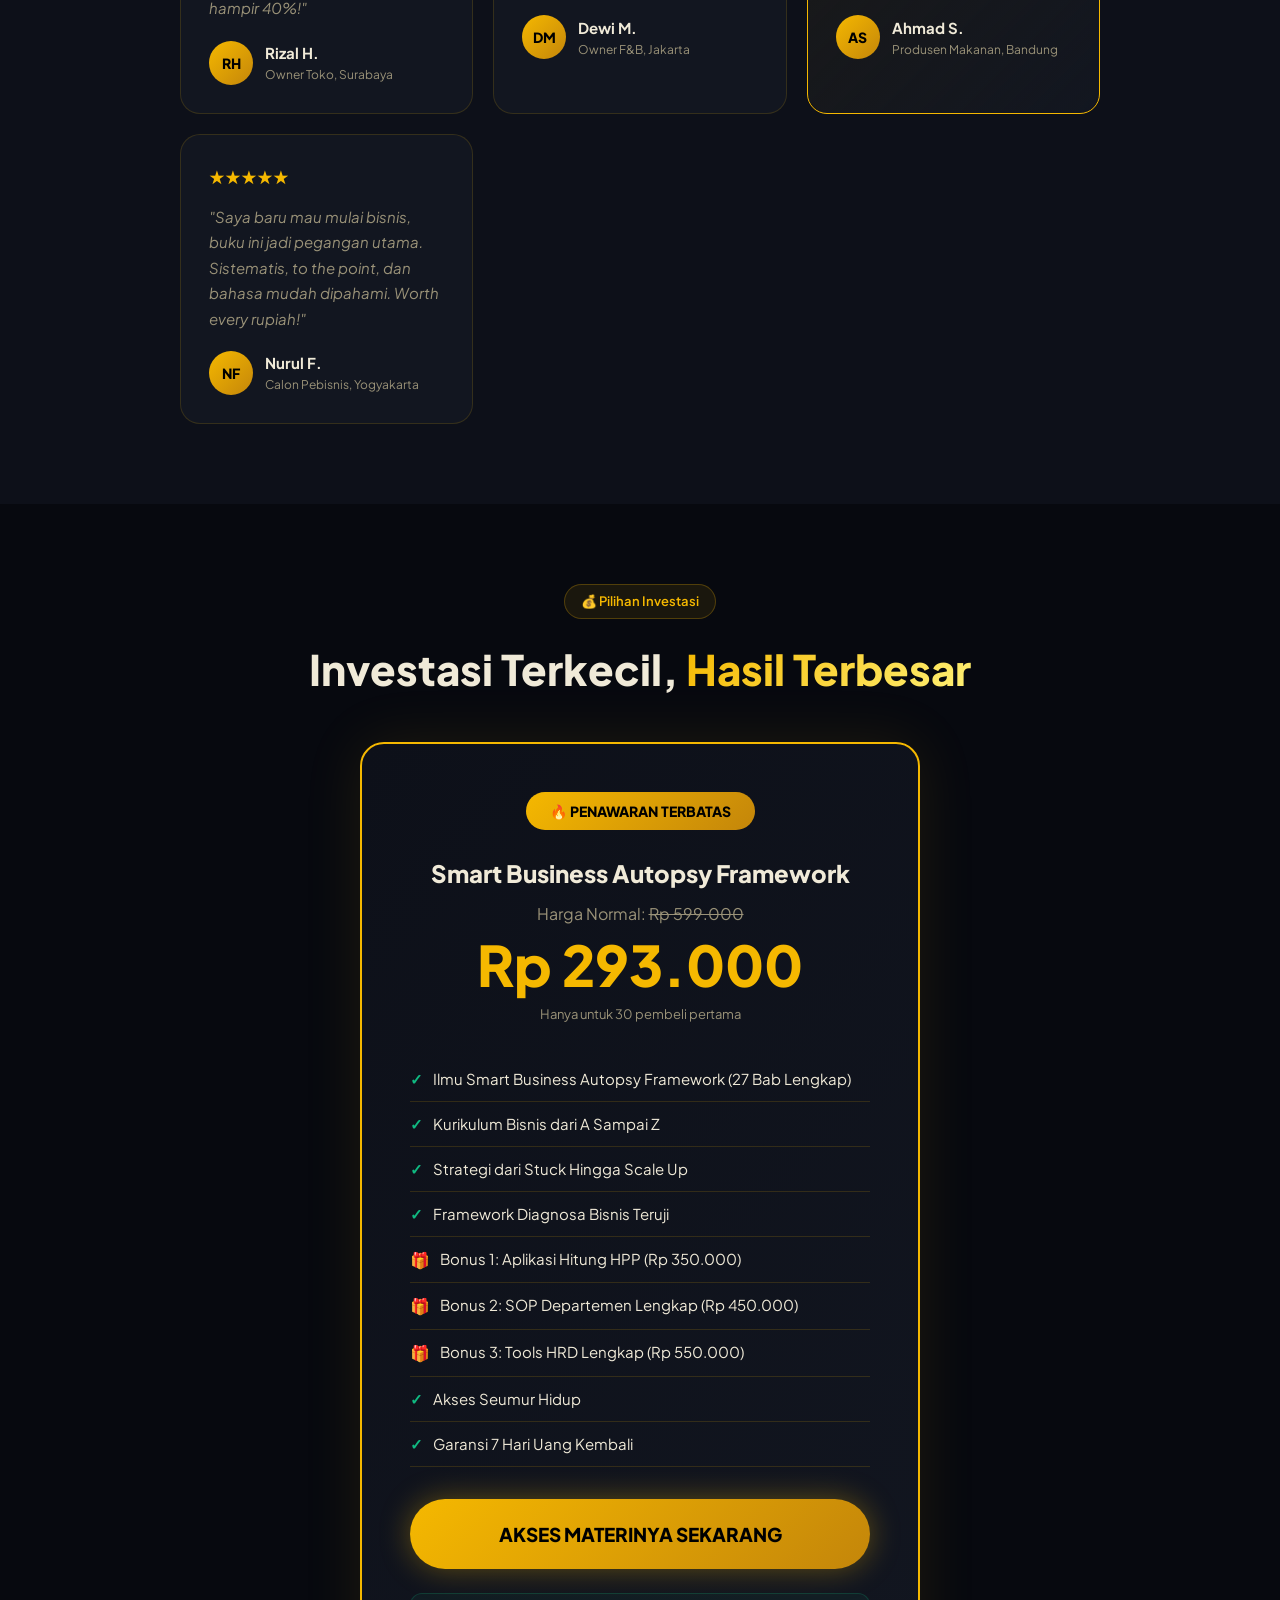
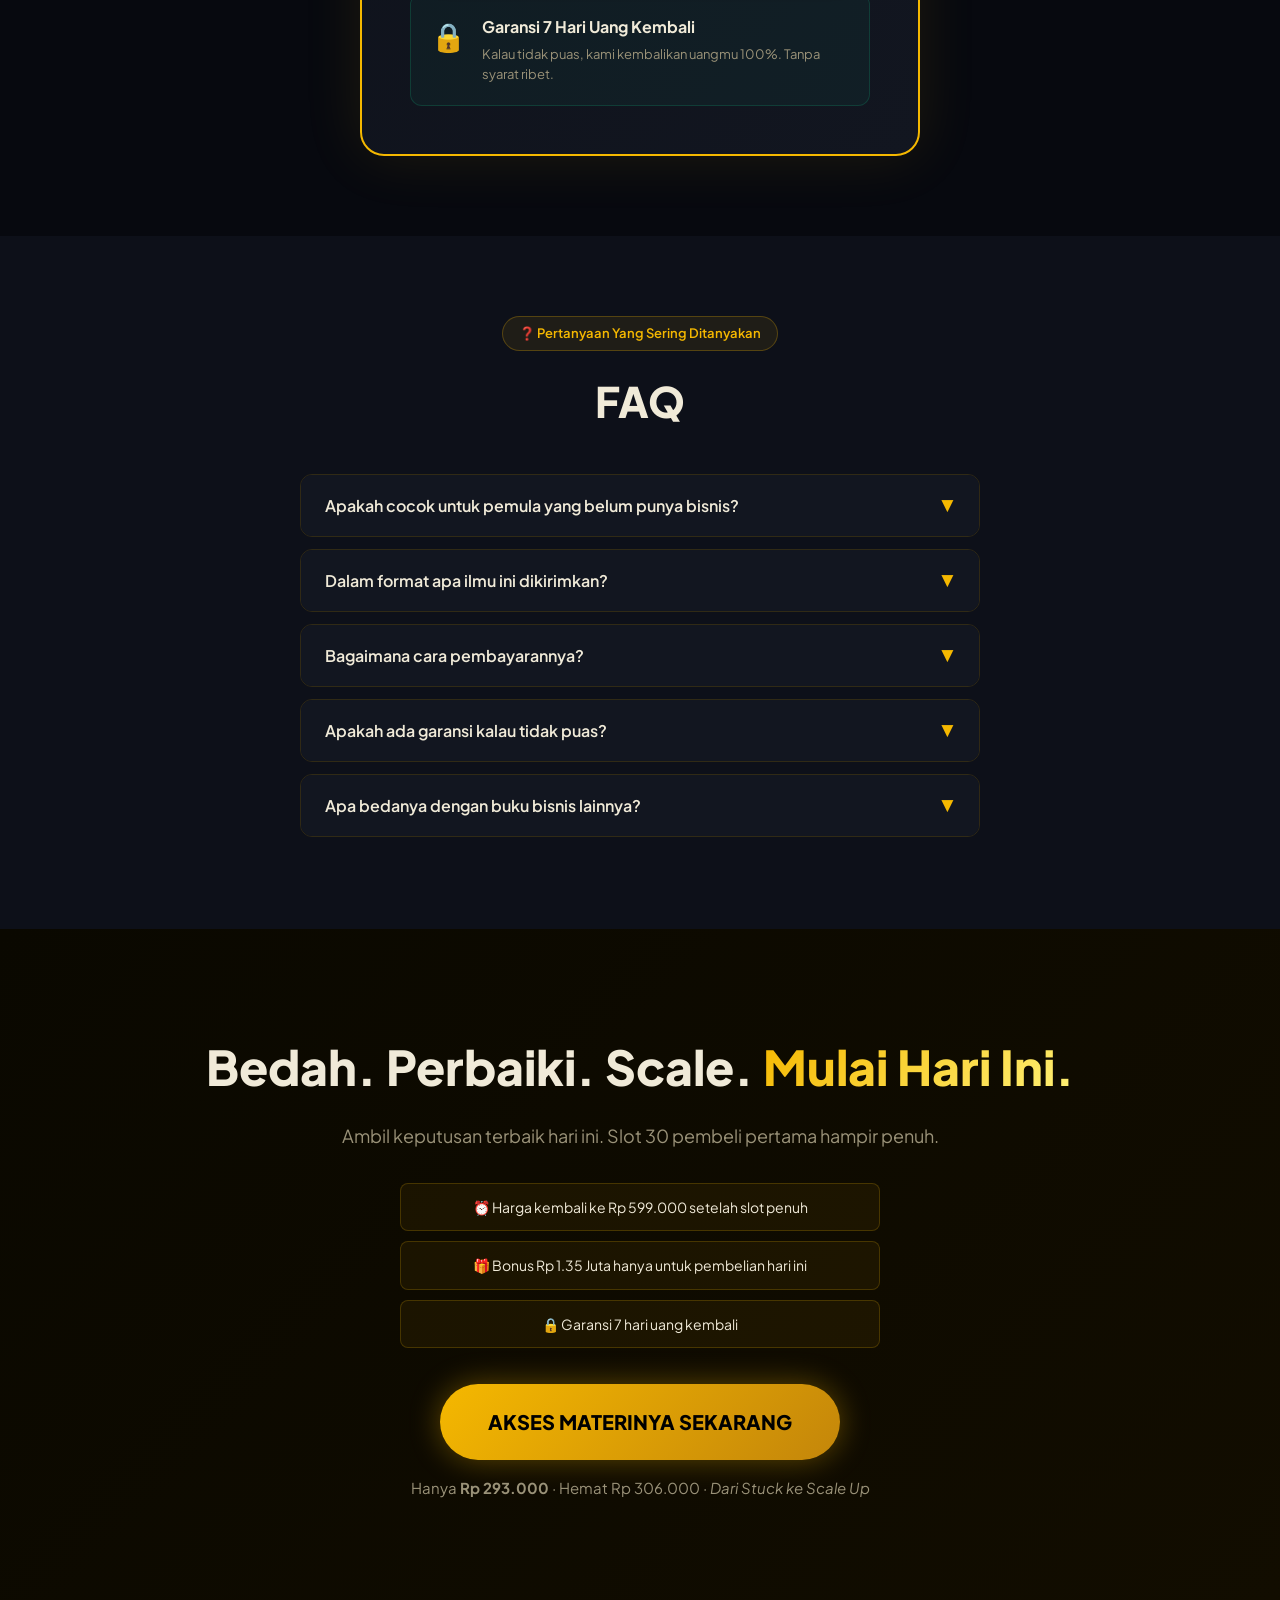
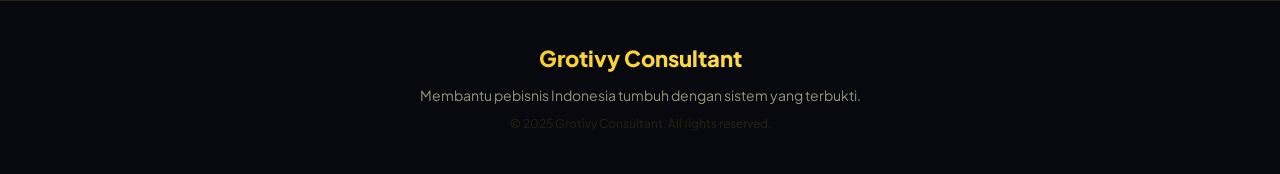
==== commit dcaeb97c: "Replace hero cover with full bundle graphic" ====
--- a/index.html
+++ b/index.html
@@ -75,7 +75,7 @@
         <div class="hero-body-right">
           <div class="hero-cover-wrap">
             <div class="hero-cover-glow"></div>
-            <img src="cover-new.png" alt="Ilmu Smart Business Autopsy Framework" class="hero-cover-img" onerror="this.src='cover.jpg'" />
+            <img src="hero-bundle.jpg" alt="Smart Business Autopsy Framework Bundle" class="hero-cover-img" />
           </div>
         </div>
       </div>
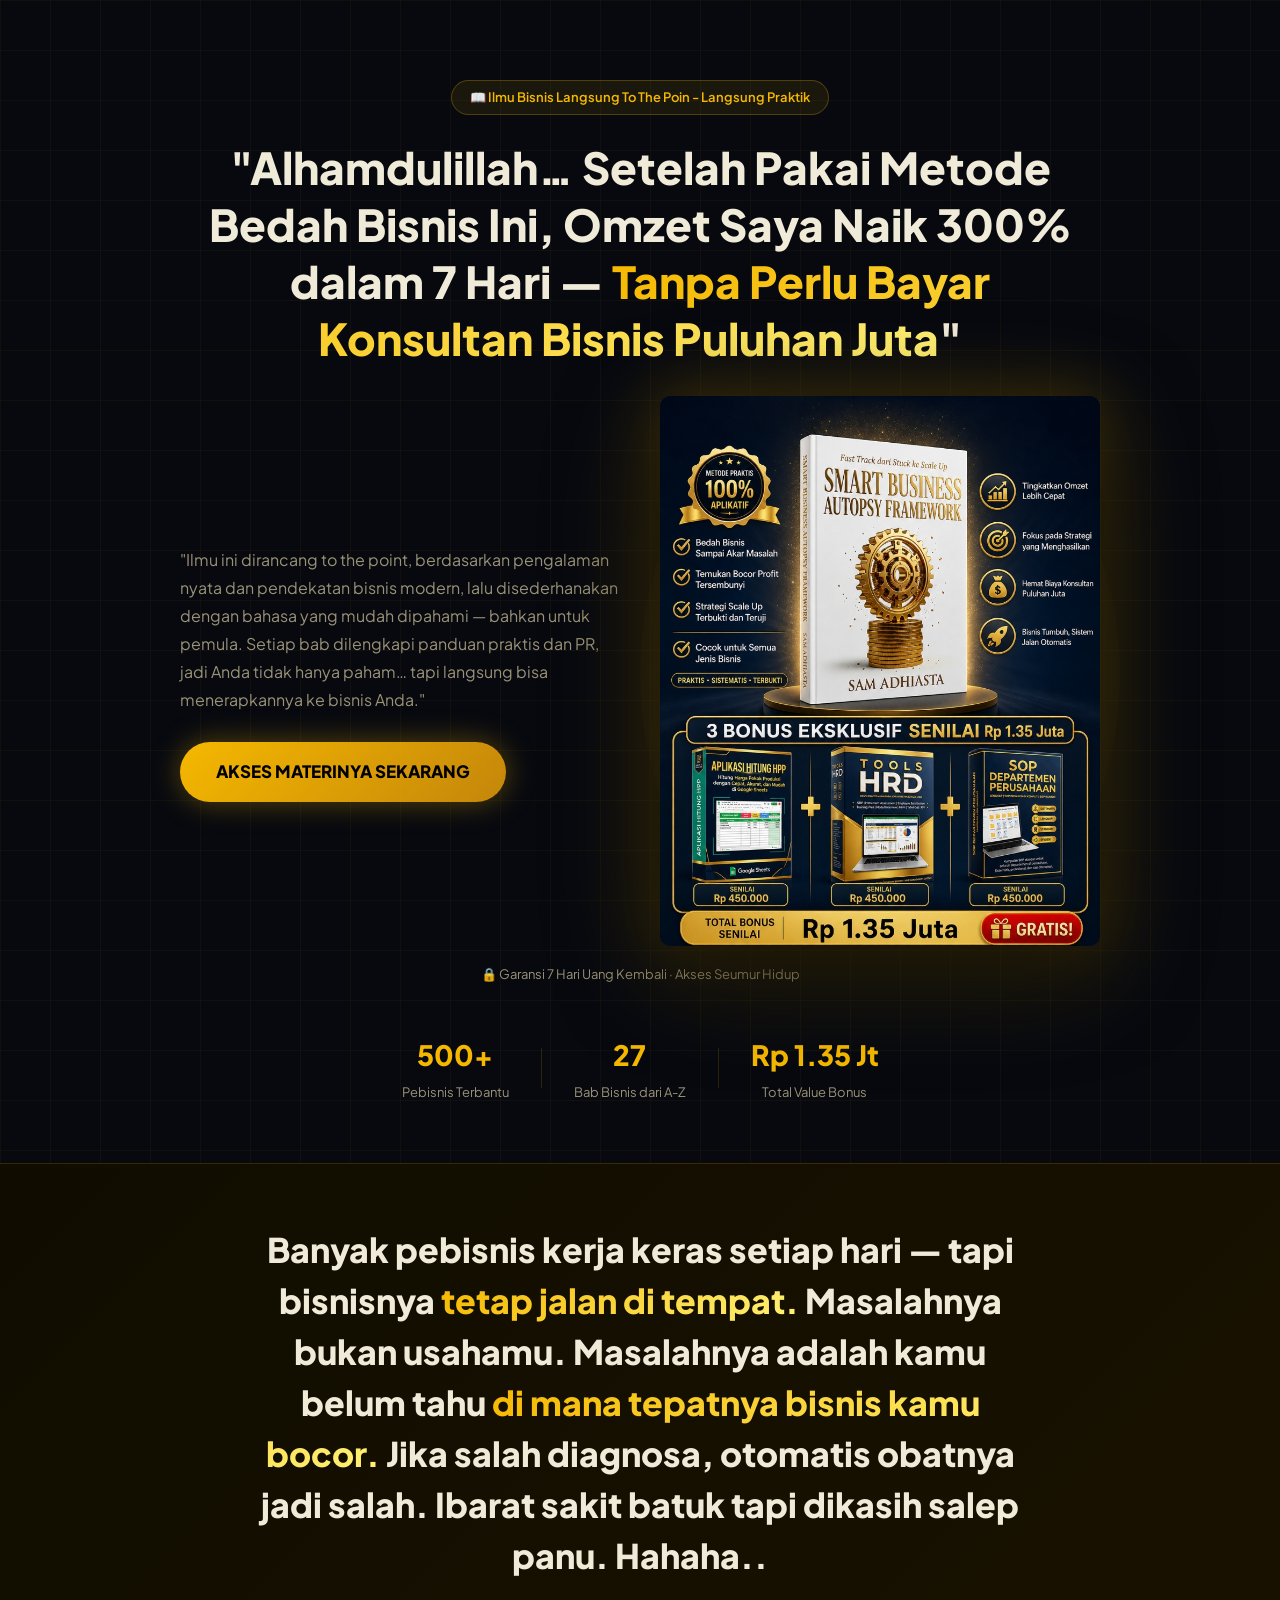
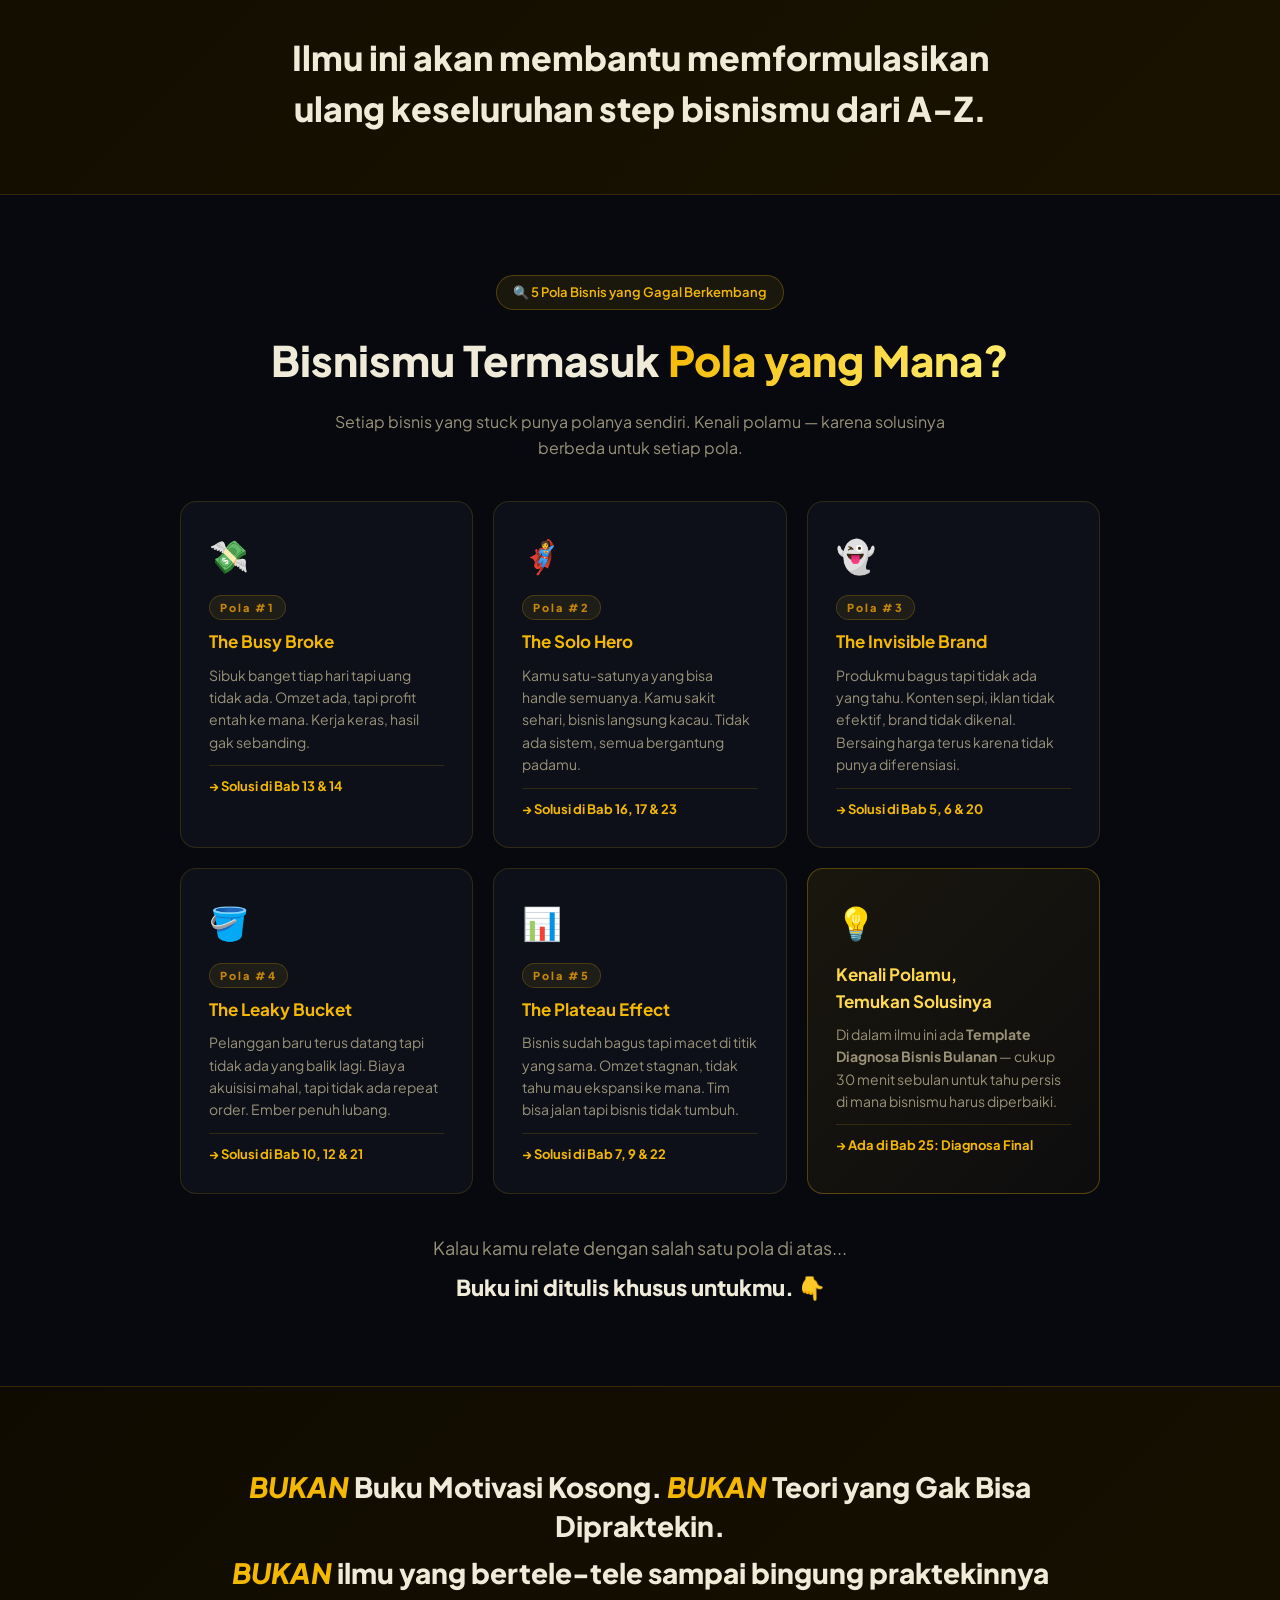
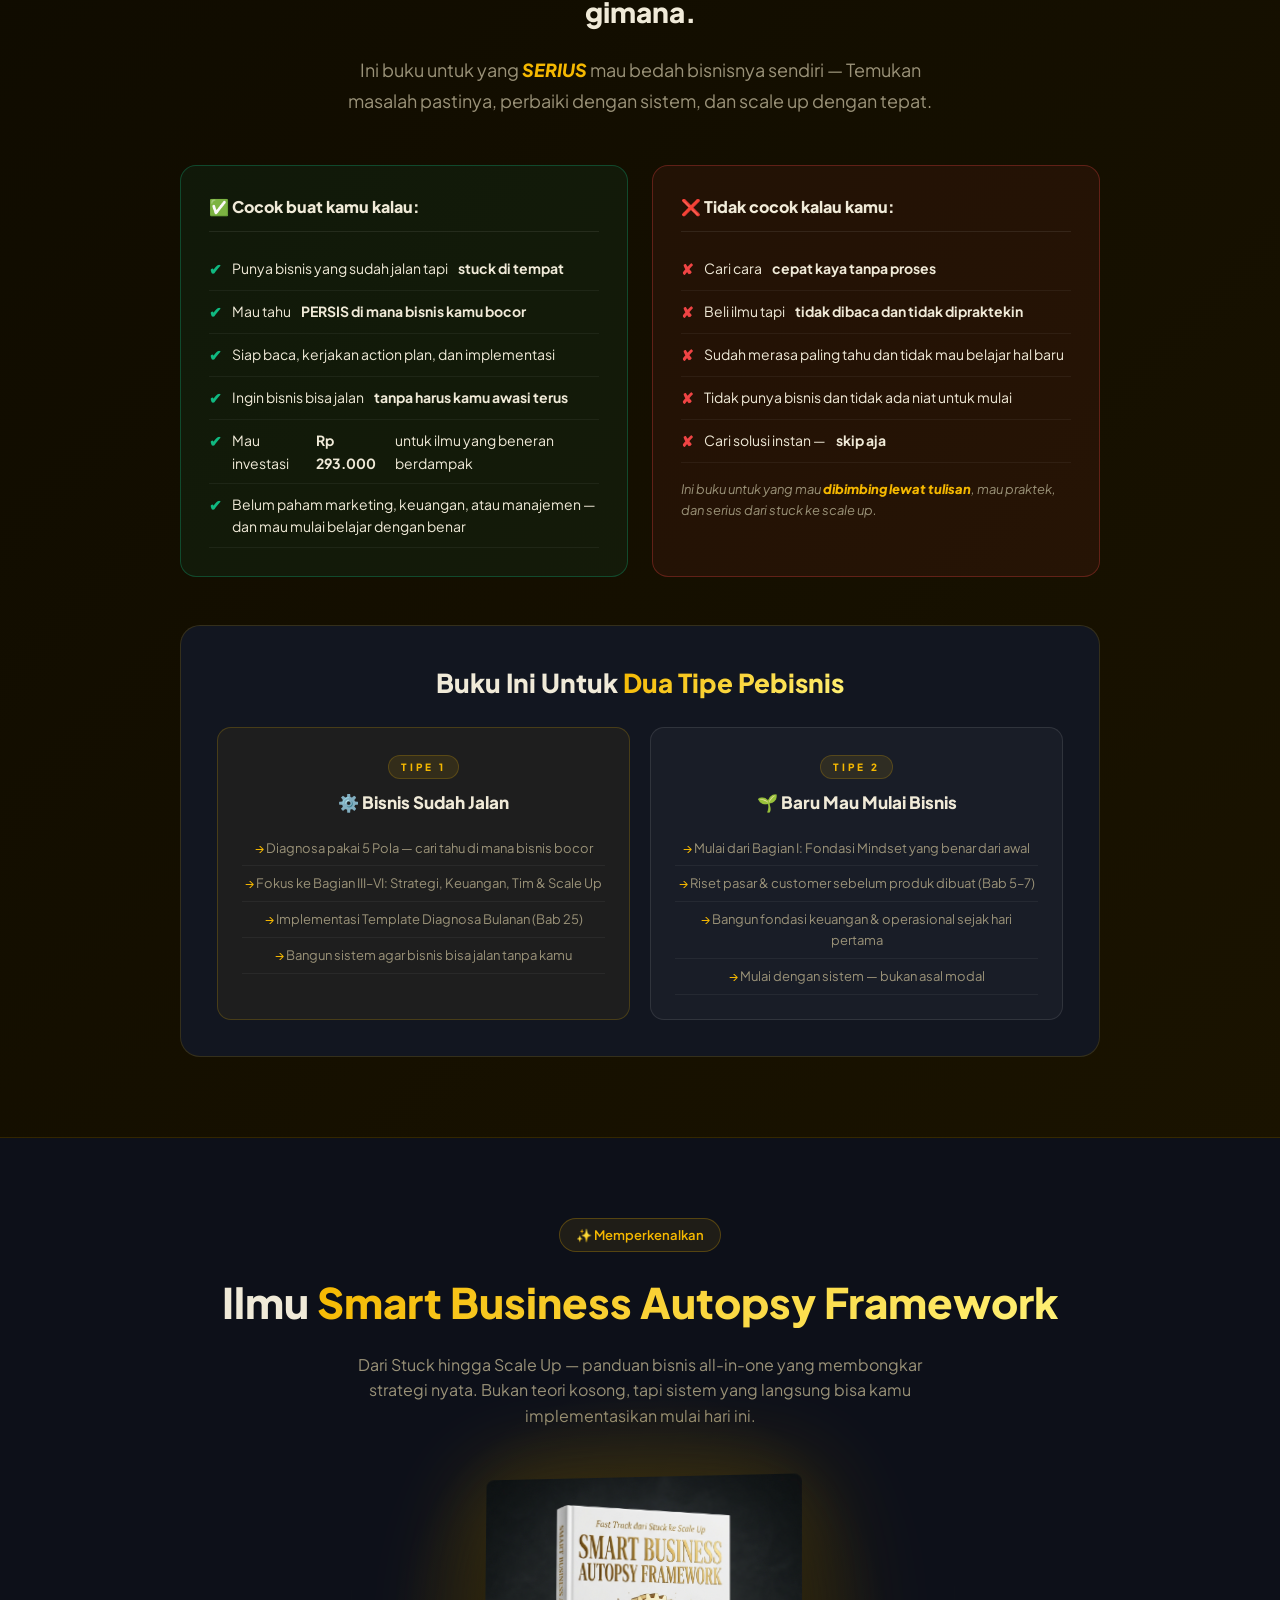
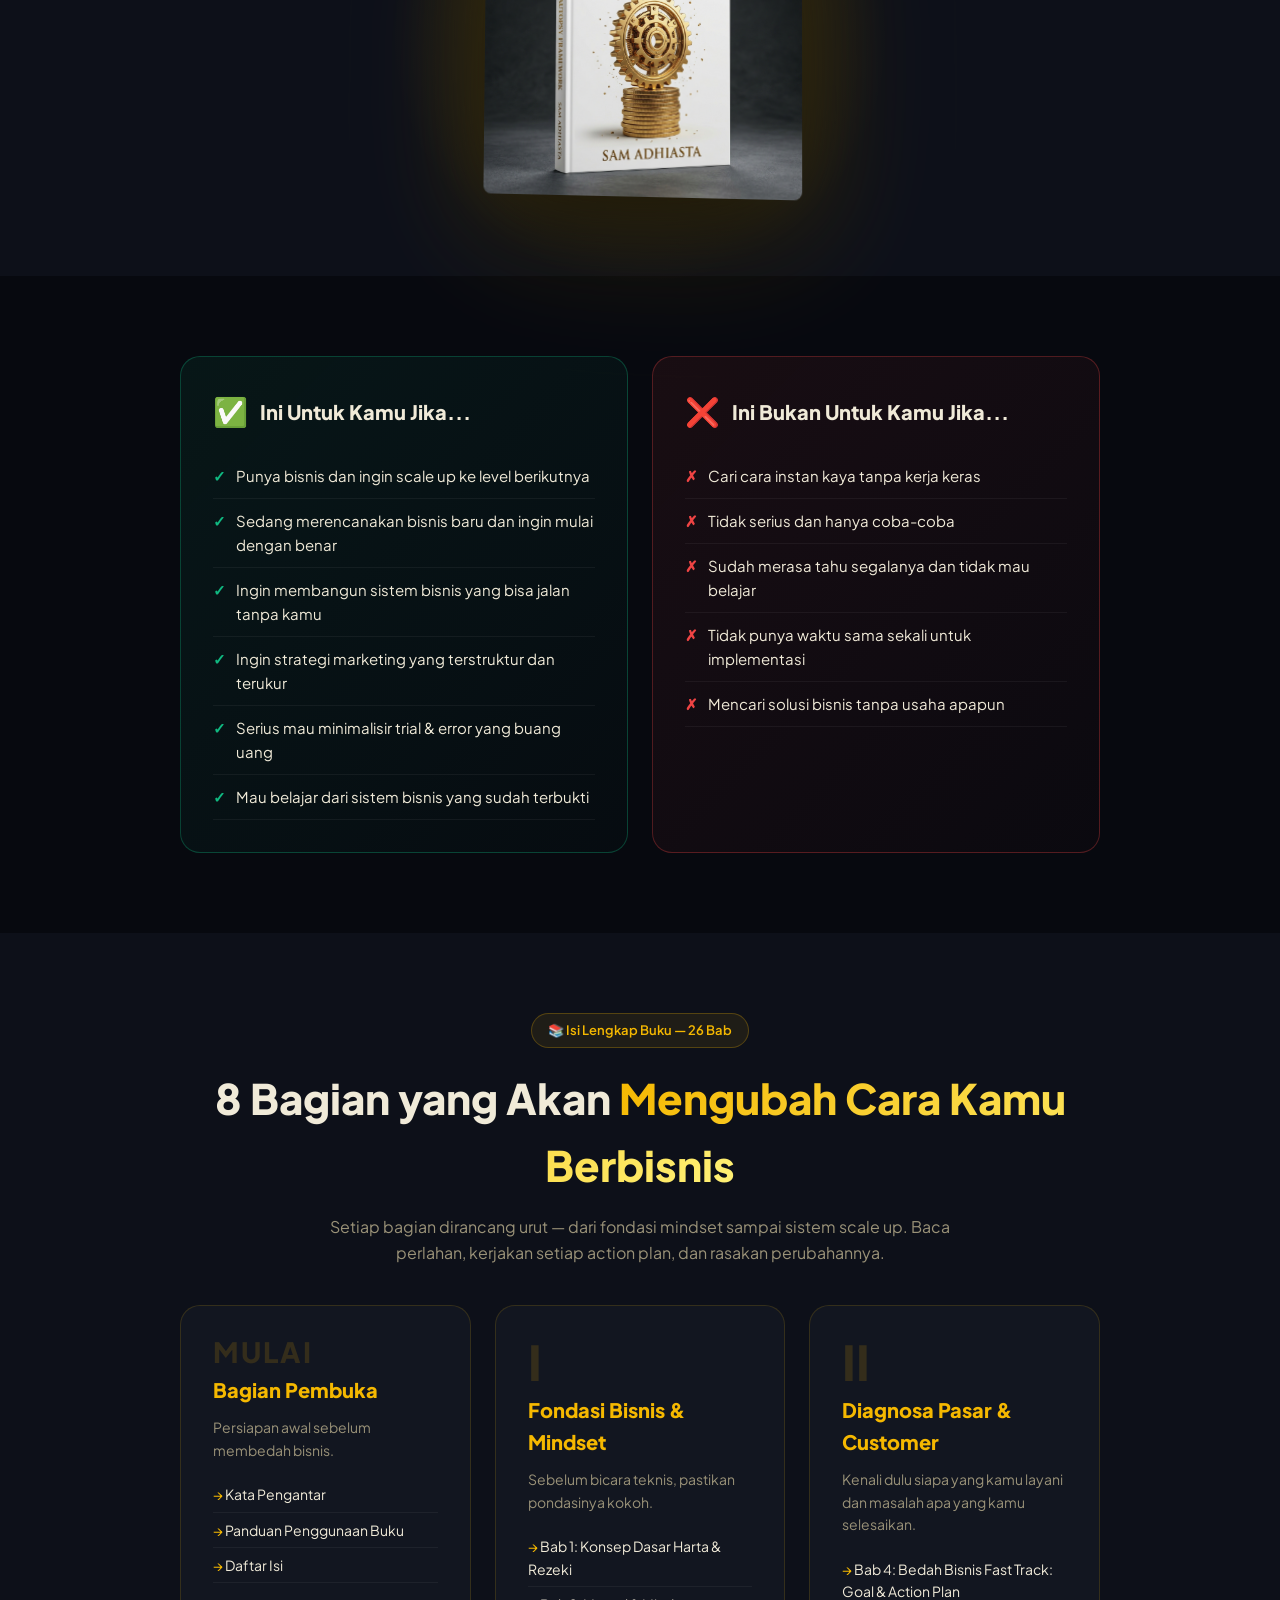
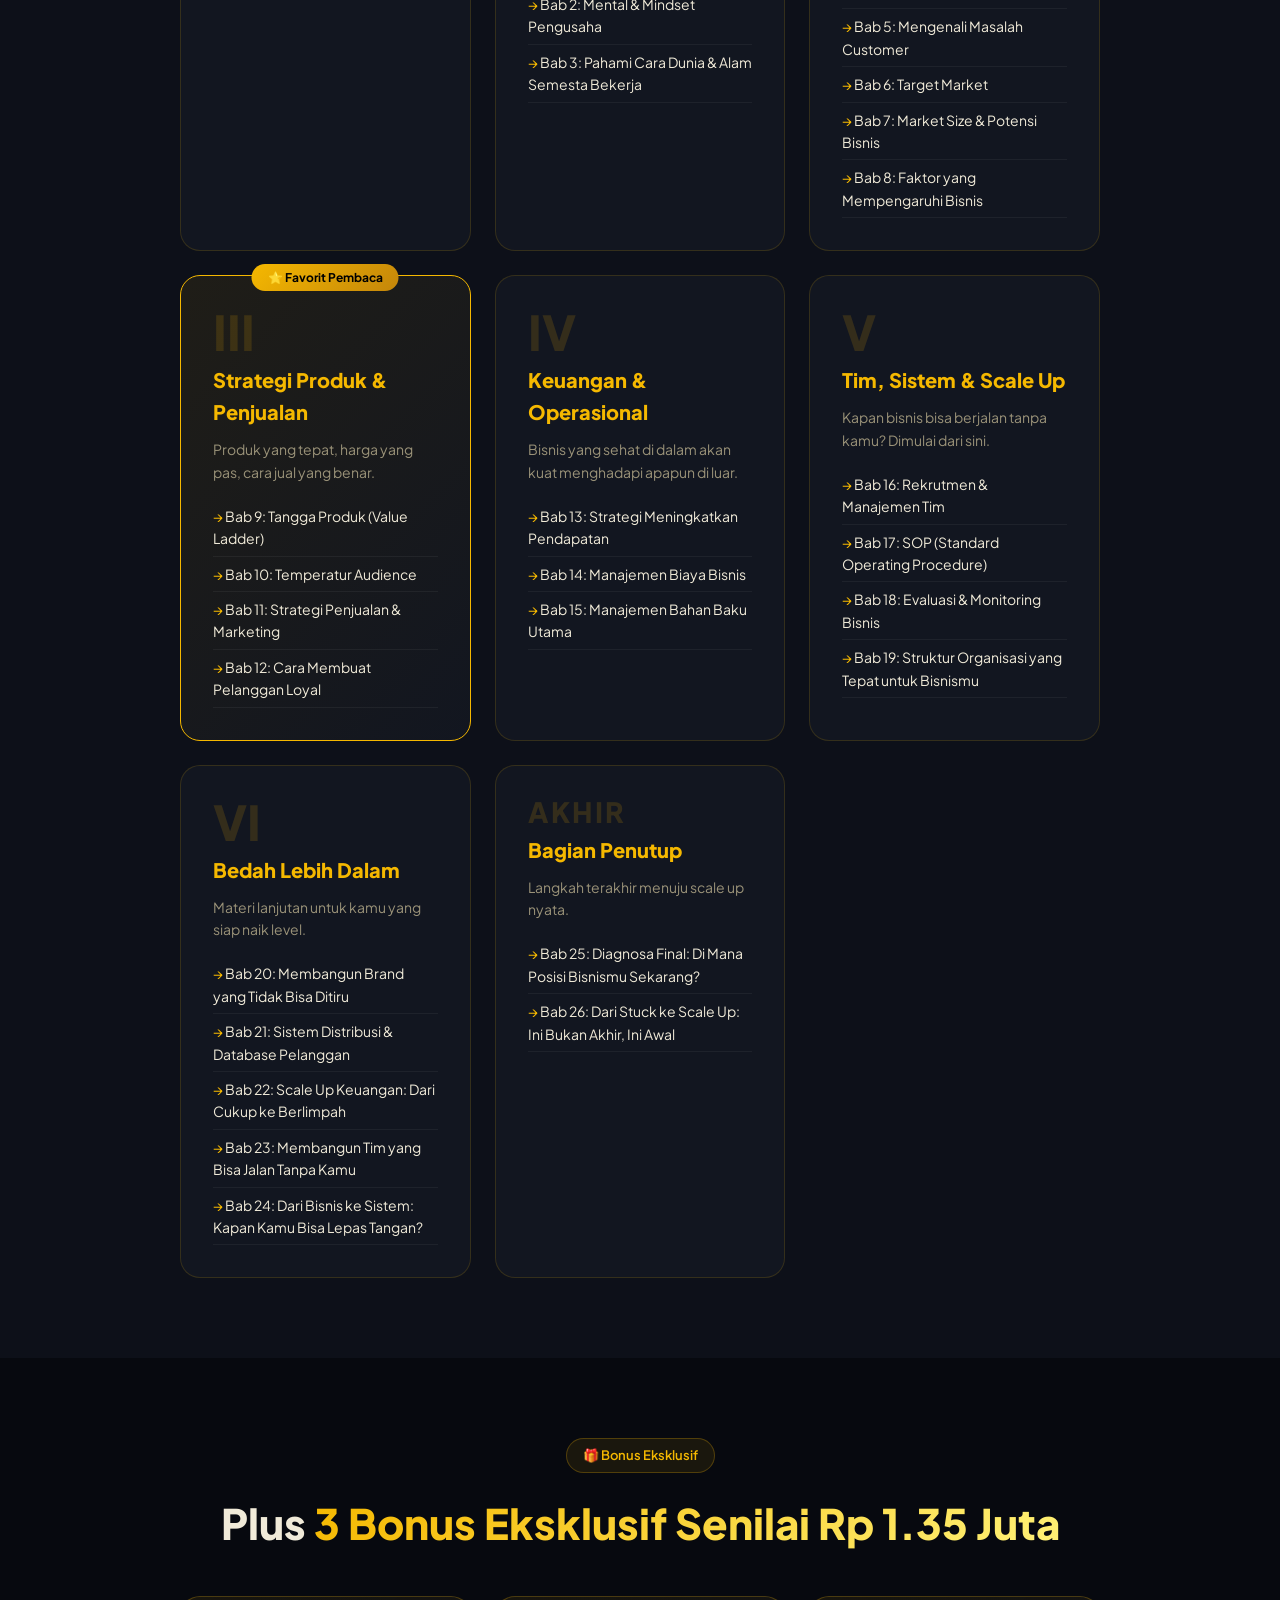
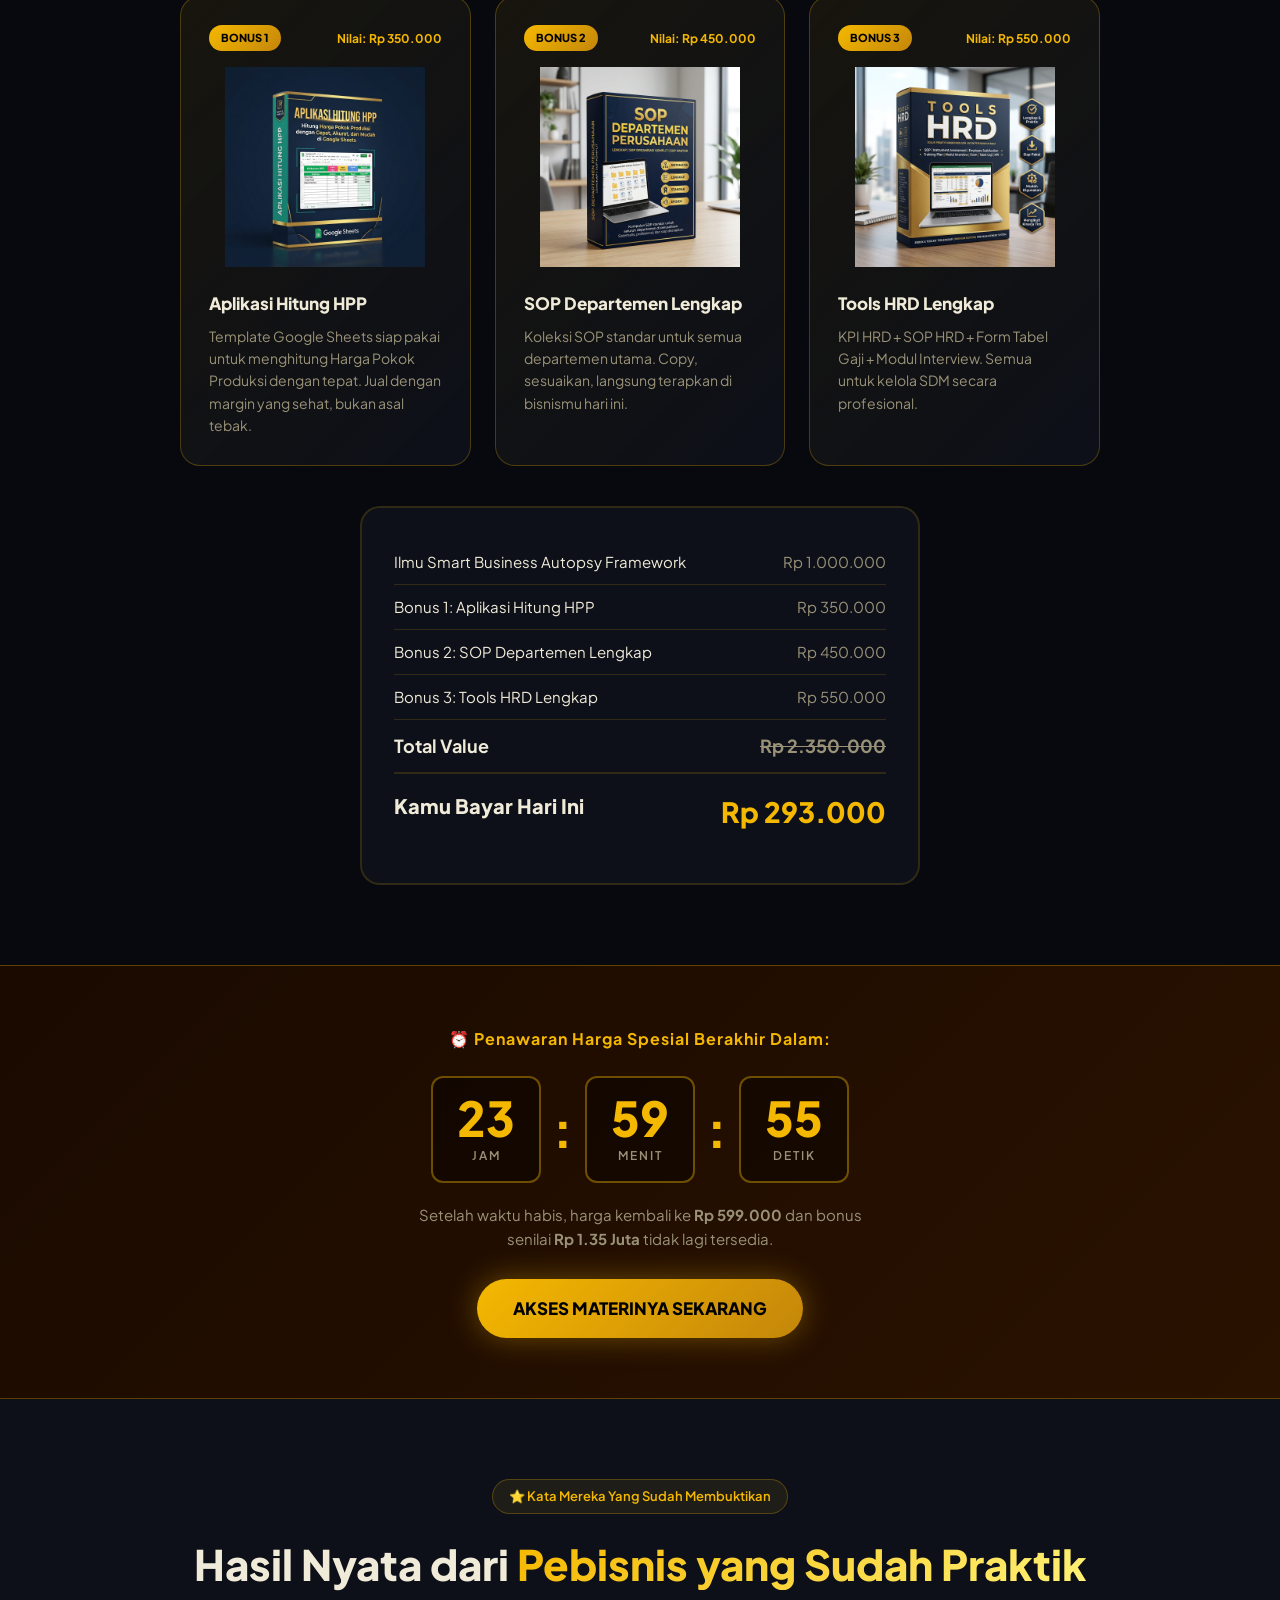
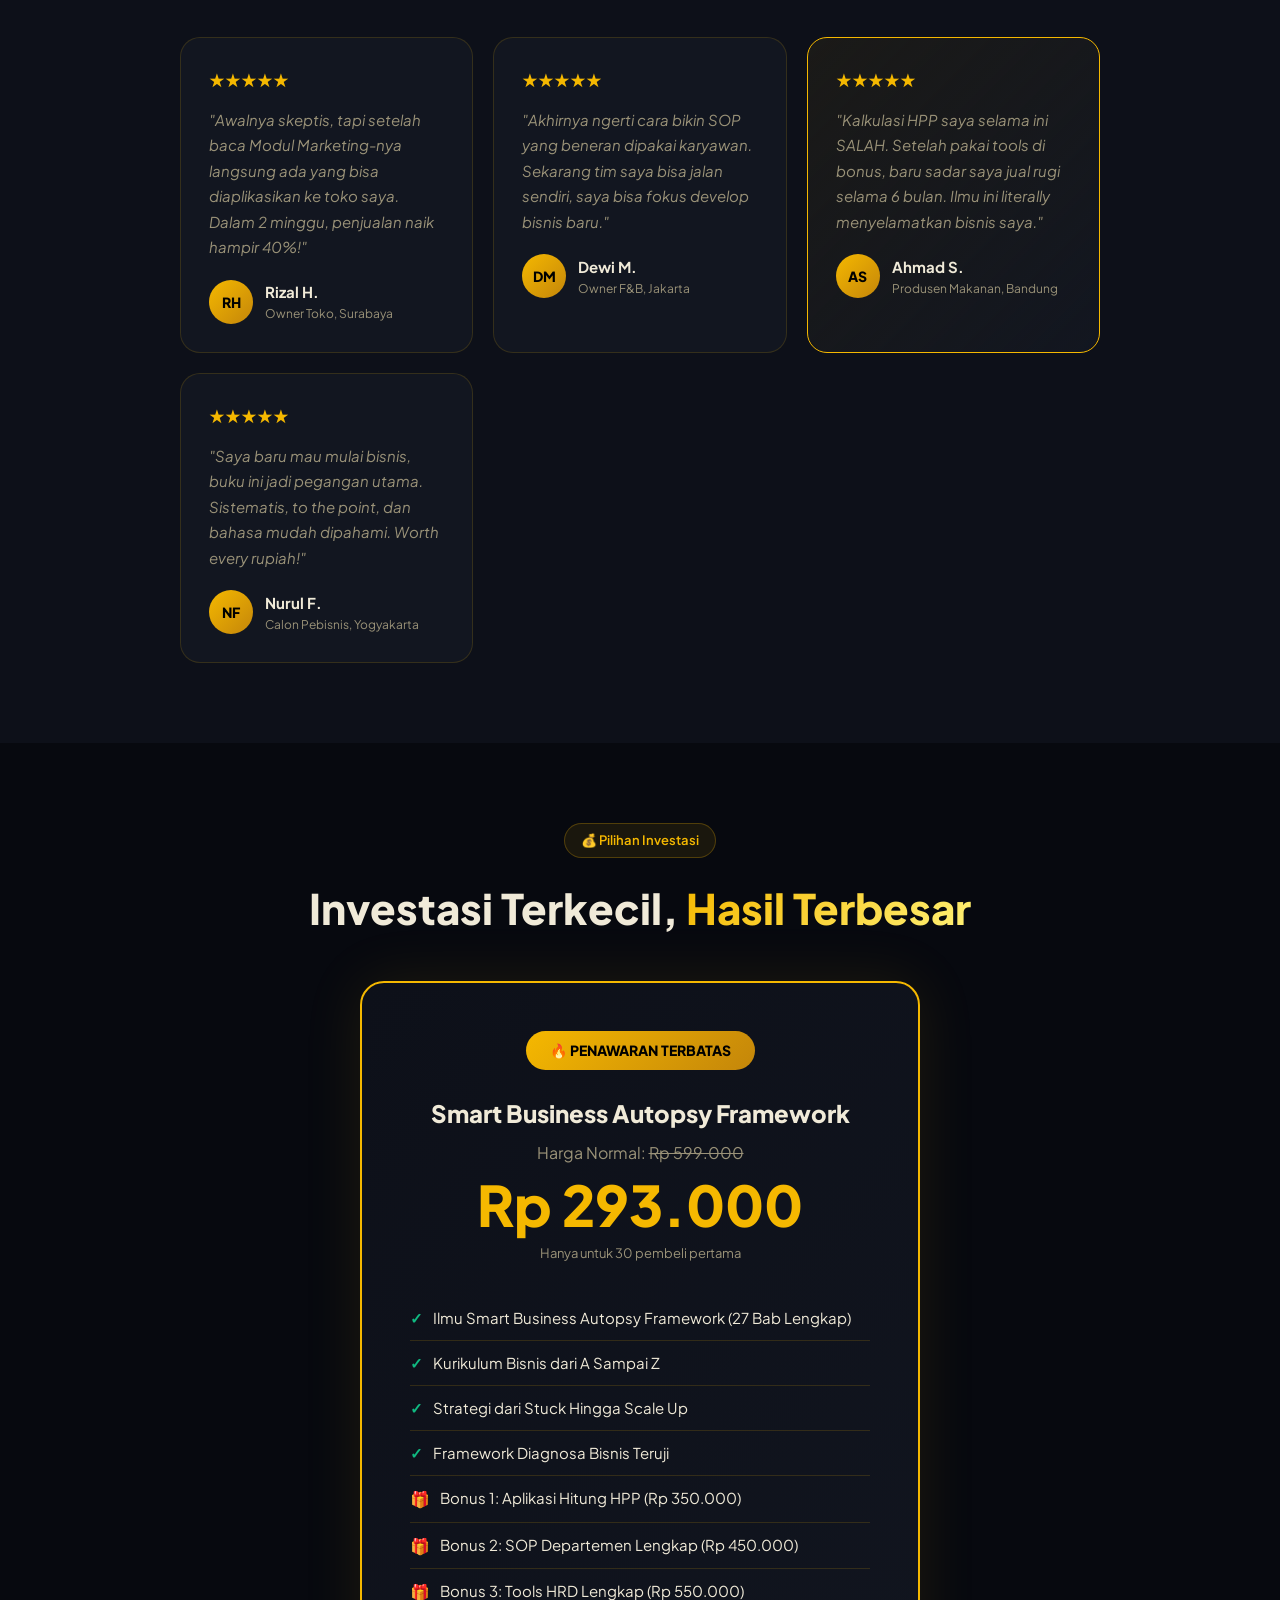
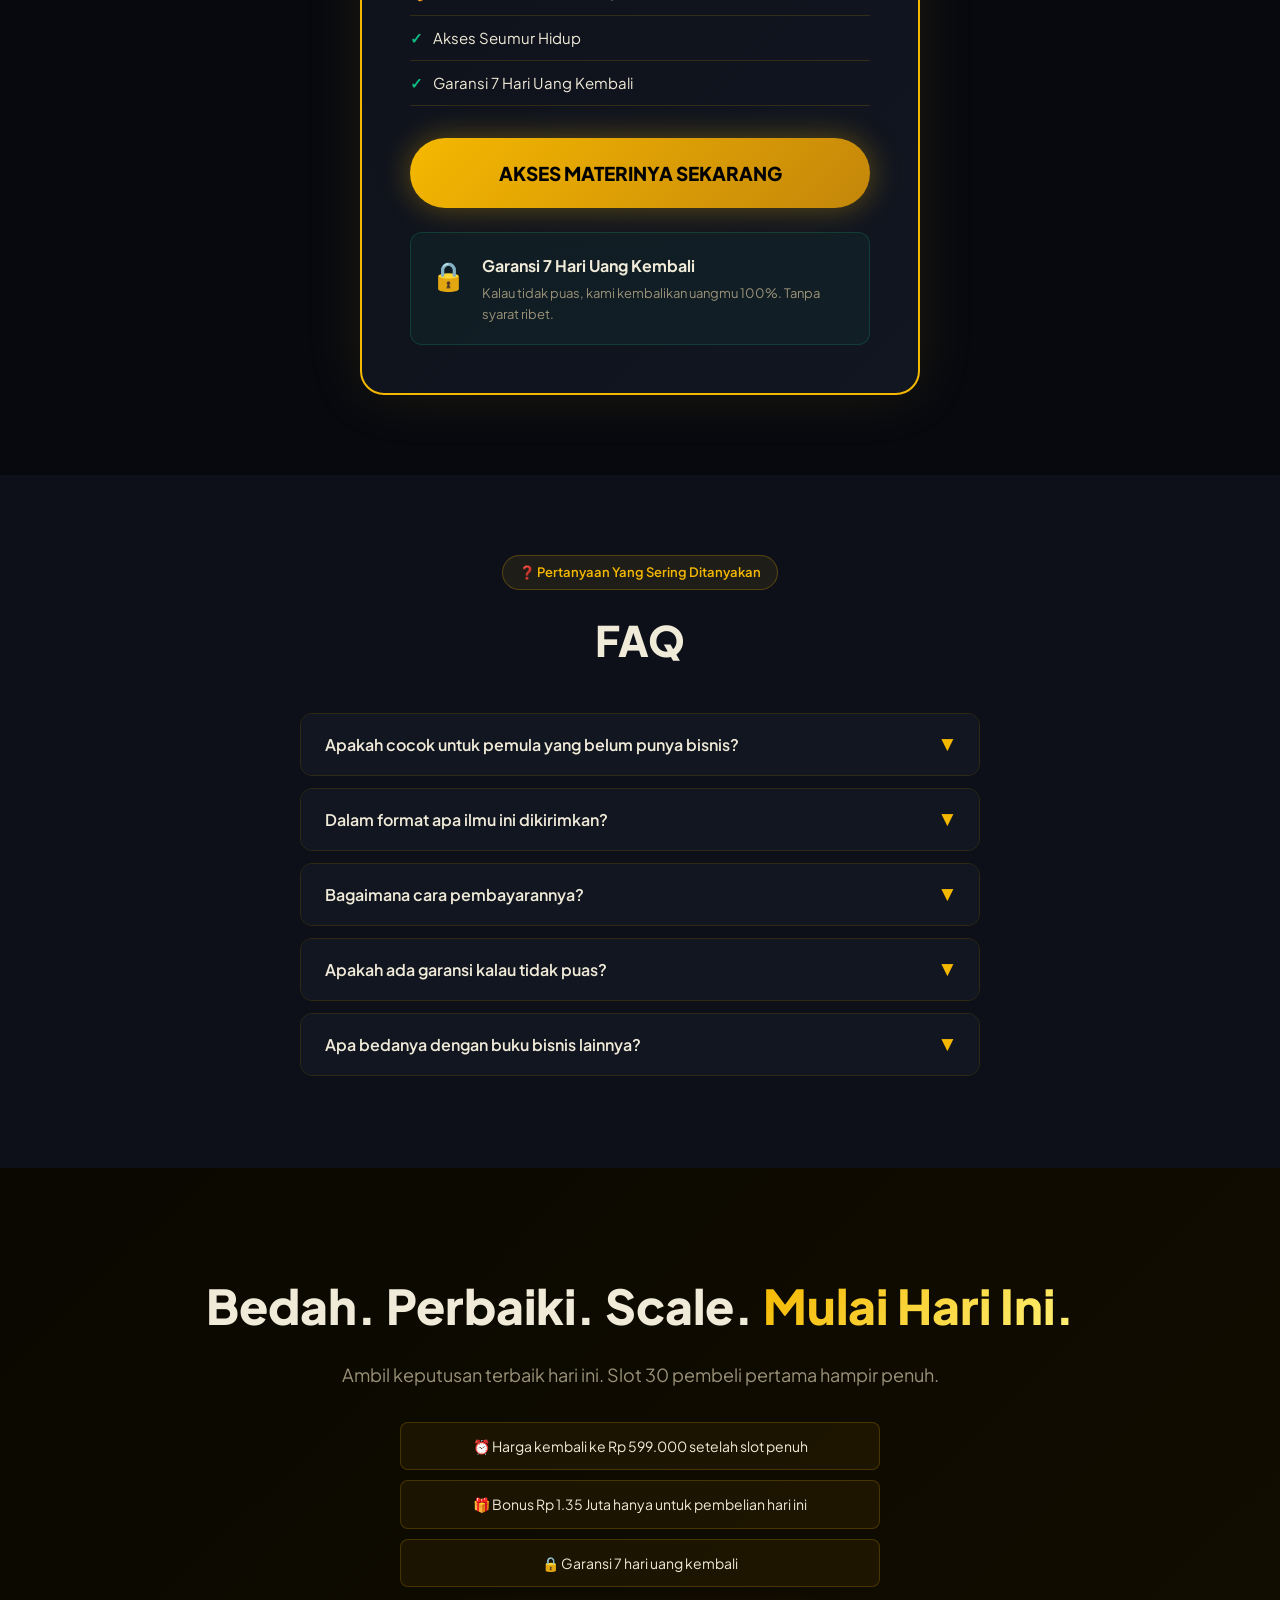
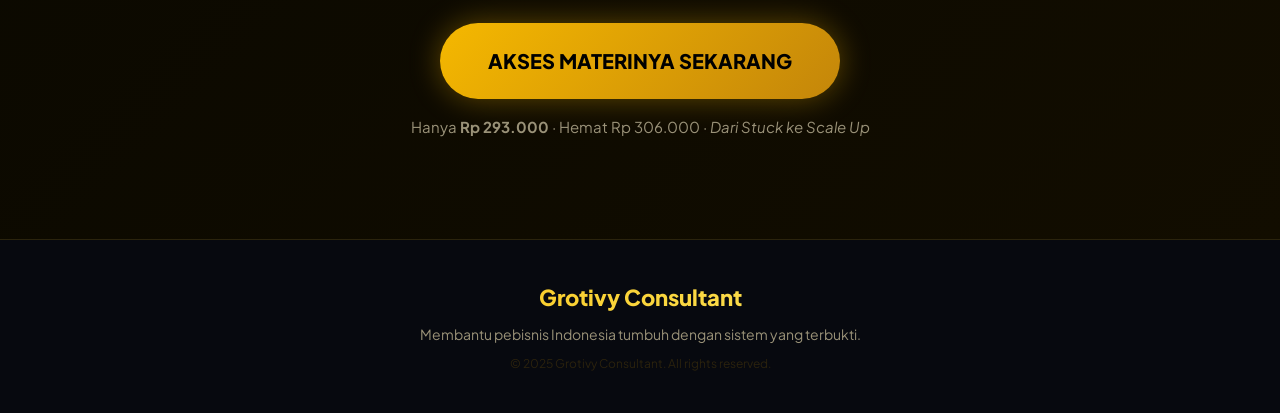
==== commit 94d70b51: "Update BUKAN section text for better messaging" ====
--- a/index.html
+++ b/index.html
@@ -155,7 +155,7 @@
     <div class="container">
       <div class="bukan-headline">
         <p class="bukan-line"><span class="bukan-word">BUKAN</span> Buku Motivasi Kosong. <span class="bukan-word">BUKAN</span> Teori yang Gak Bisa Dipraktekin.</p>
-        <p class="bukan-line"><span class="bukan-word">BUKAN</span> Konten YouTube yang Ngambang.</p>
+        <p class="bukan-line"><span class="bukan-word">BUKAN</span> ilmu yang bertele-tele sampai bingung praktekinnya gimana.</p>
       </div>
       <p class="bukan-desc">Ini buku untuk yang <span class="bukan-serius">SERIUS</span> mau bedah bisnisnya sendiri — Temukan masalah pastinya, perbaiki dengan sistem, dan scale up dengan tepat.</p>
 
--- a/style.css
+++ b/style.css
@@ -43,13 +43,13 @@
 .hero-cover-wrap{position:relative;display:inline-block;}
 .hero-cover-glow{position:absolute;inset:-20px;background:radial-gradient(circle,rgba(245,184,0,.25),transparent 70%);border-radius:50%;pointer-events:none;z-index:0;animation:glowPulse 3s ease-in-out infinite;}
 @keyframes glowPulse{0%,100%{opacity:.6;transform:scale(1);}50%{opacity:1;transform:scale(1.05);}}
-.hero-cover-img{width:280px;max-width:100%;border-radius:10px;position:relative;z-index:1;transform:perspective(900px) rotateY(-6deg) rotateX(2deg);transition:transform .5s ease;filter:drop-shadow(0 24px 48px rgba(0,0,0,.7)) drop-shadow(0 0 30px rgba(245,184,0,.3));}
-.hero-cover-img:hover{transform:perspective(900px) rotateY(0deg) rotateX(0deg) scale(1.04);}
+.hero-cover-img{width:680px;max-width:100%;border-radius:10px;position:relative;z-index:1;transition:transform .5s ease;filter:drop-shadow(0 24px 48px rgba(0,0,0,.7)) drop-shadow(0 0 30px rgba(245,184,0,.3));}
+.hero-cover-img:hover{transform:scale(1.02);}
 @media(max-width:720px){
   .hero-body-grid{grid-template-columns:1fr;text-align:center;}
   .hero-body-left{align-items:center;}
   .hero-body-right{order:-1;}
-  .hero-cover-img{width:200px;}
+  .hero-cover-img{width:100%;max-width:440px;}
 }
 .hero-stats{display:flex;justify-content:center;align-items:center;gap:32px;margin-top:48px;flex-wrap:wrap;}
 .stat-item{text-align:center;}
